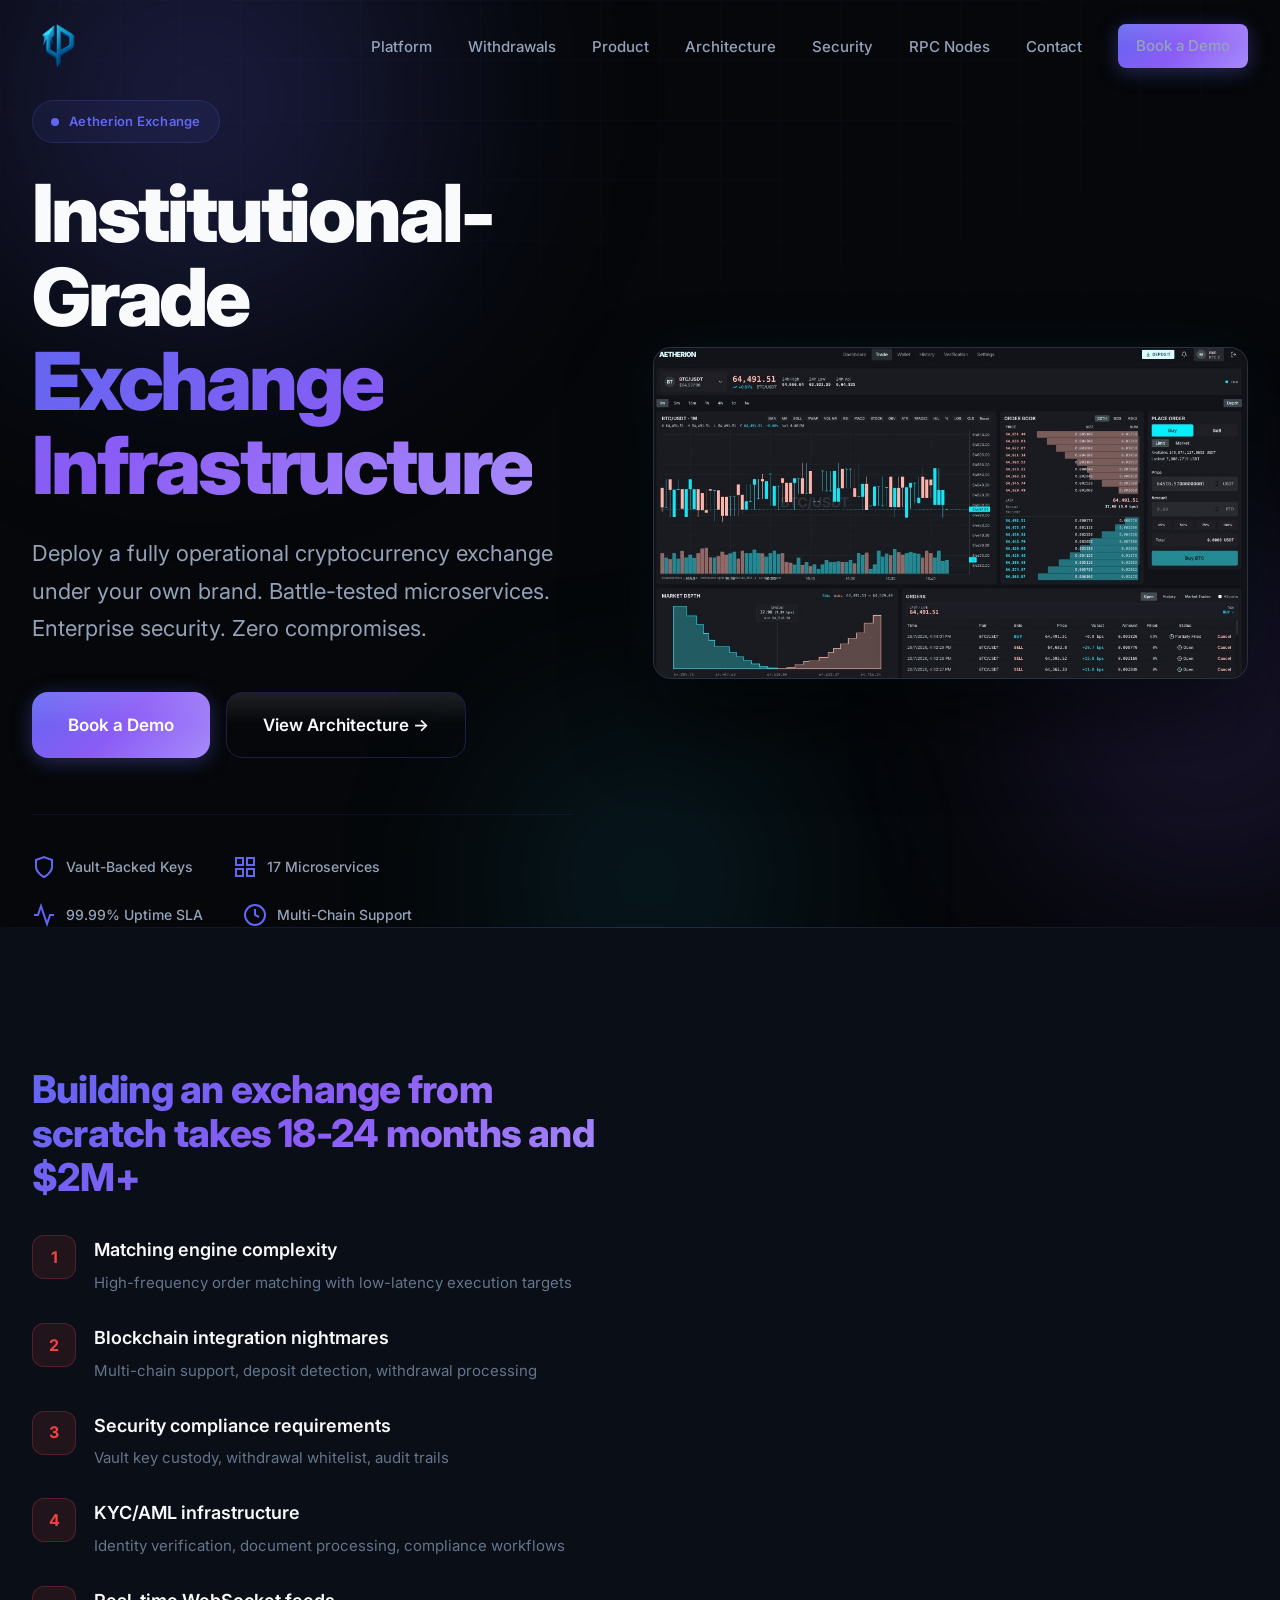
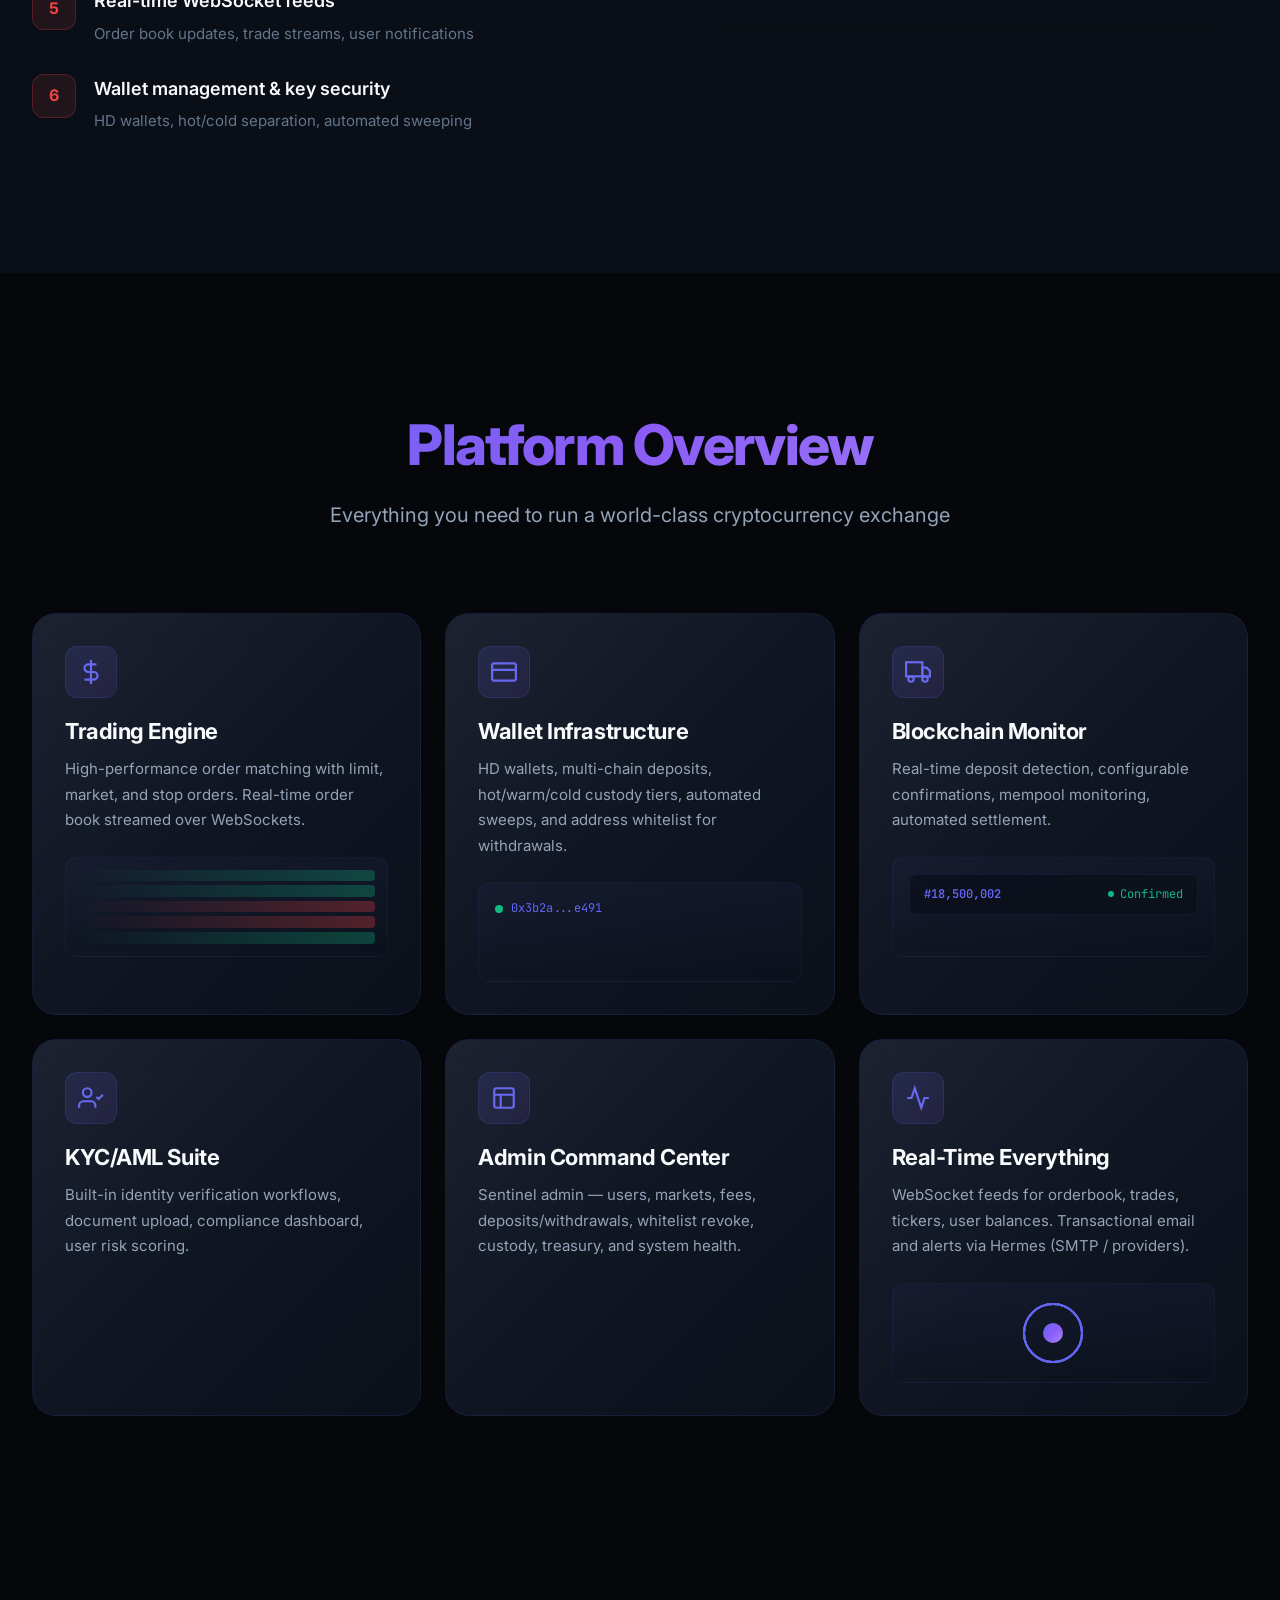
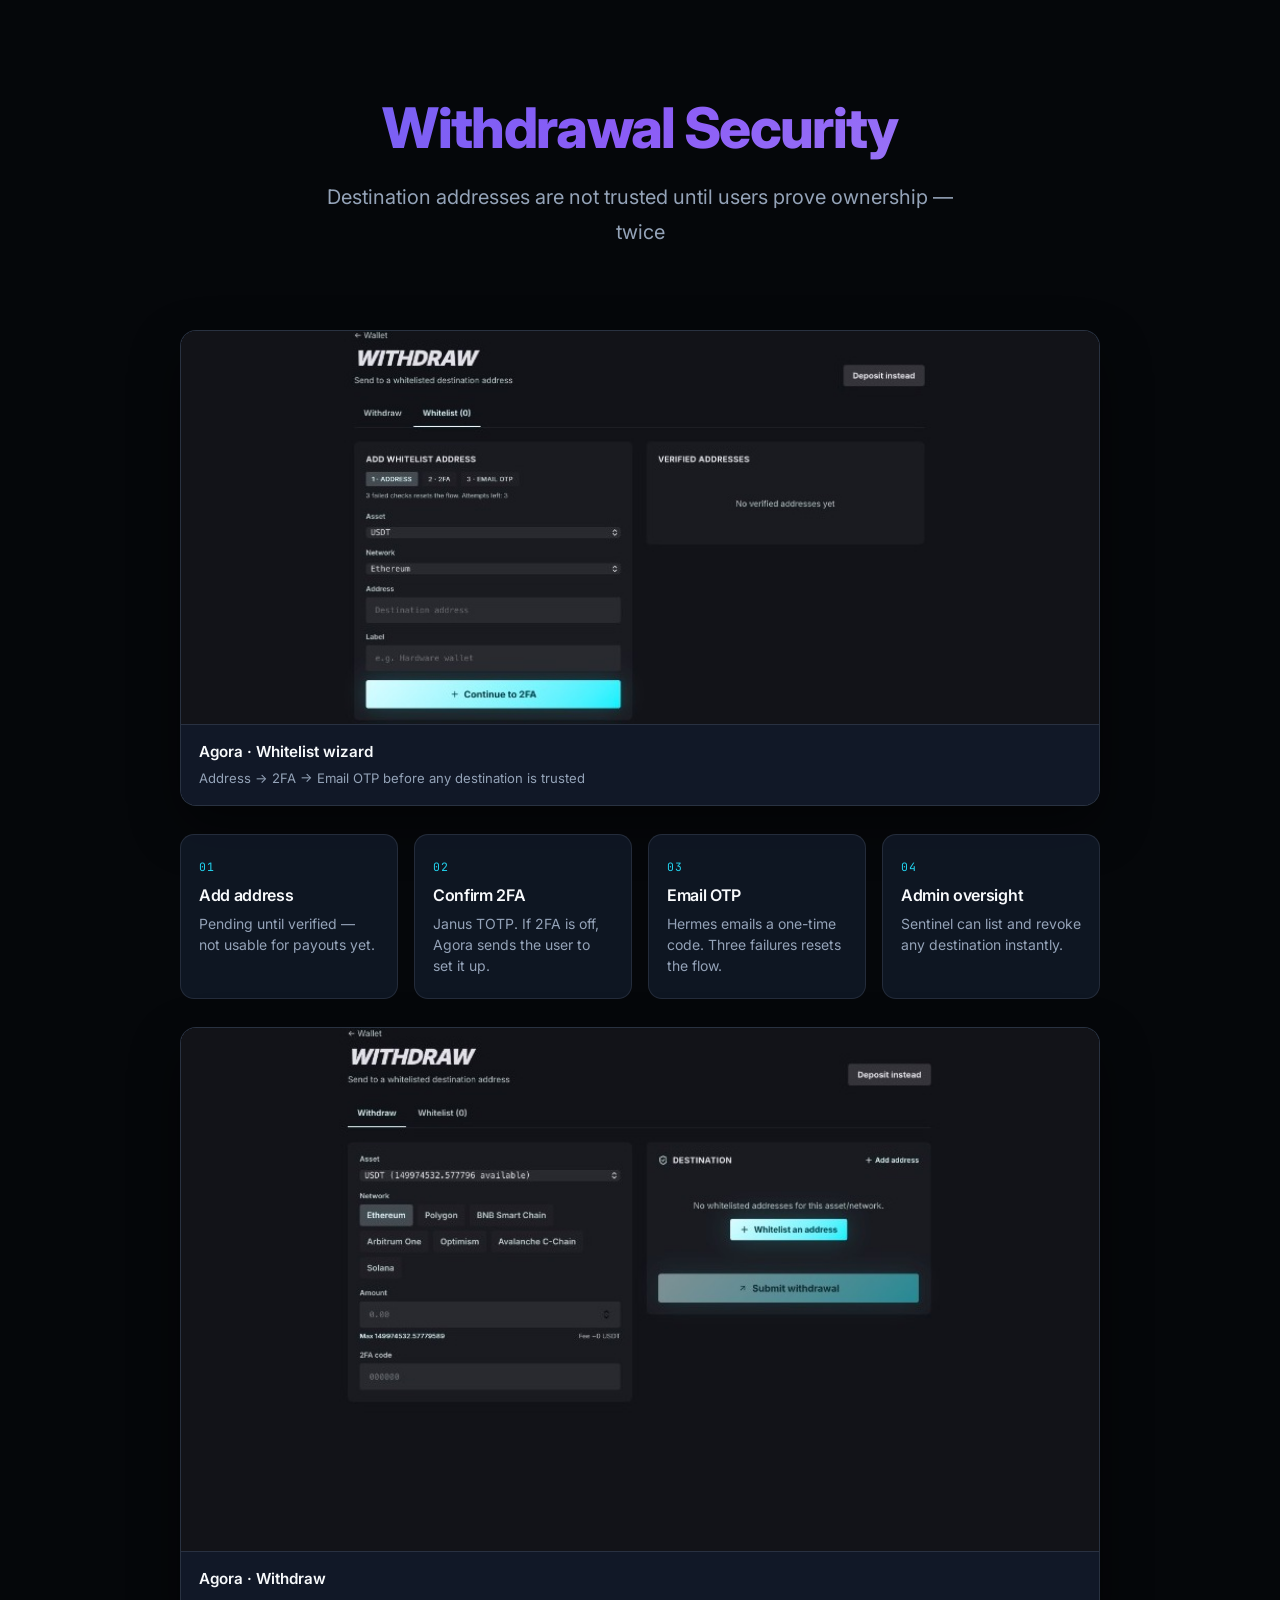
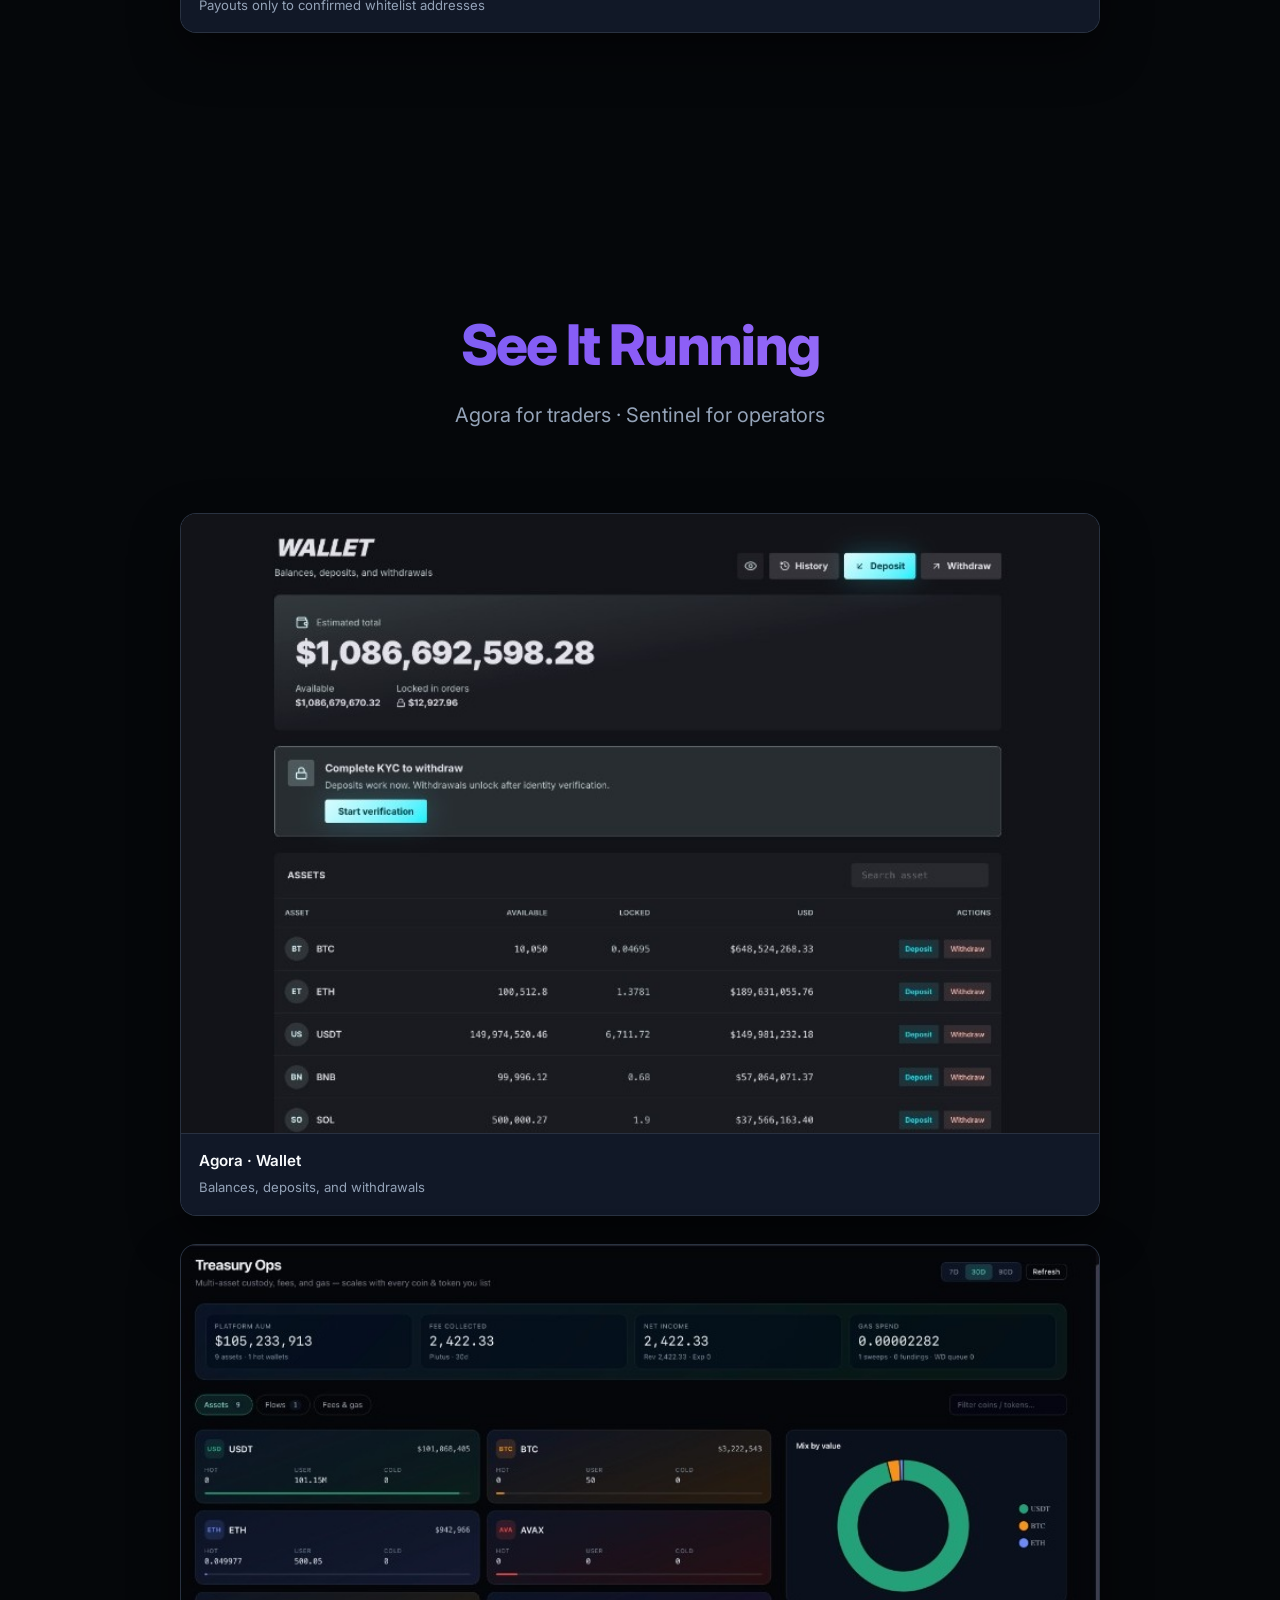
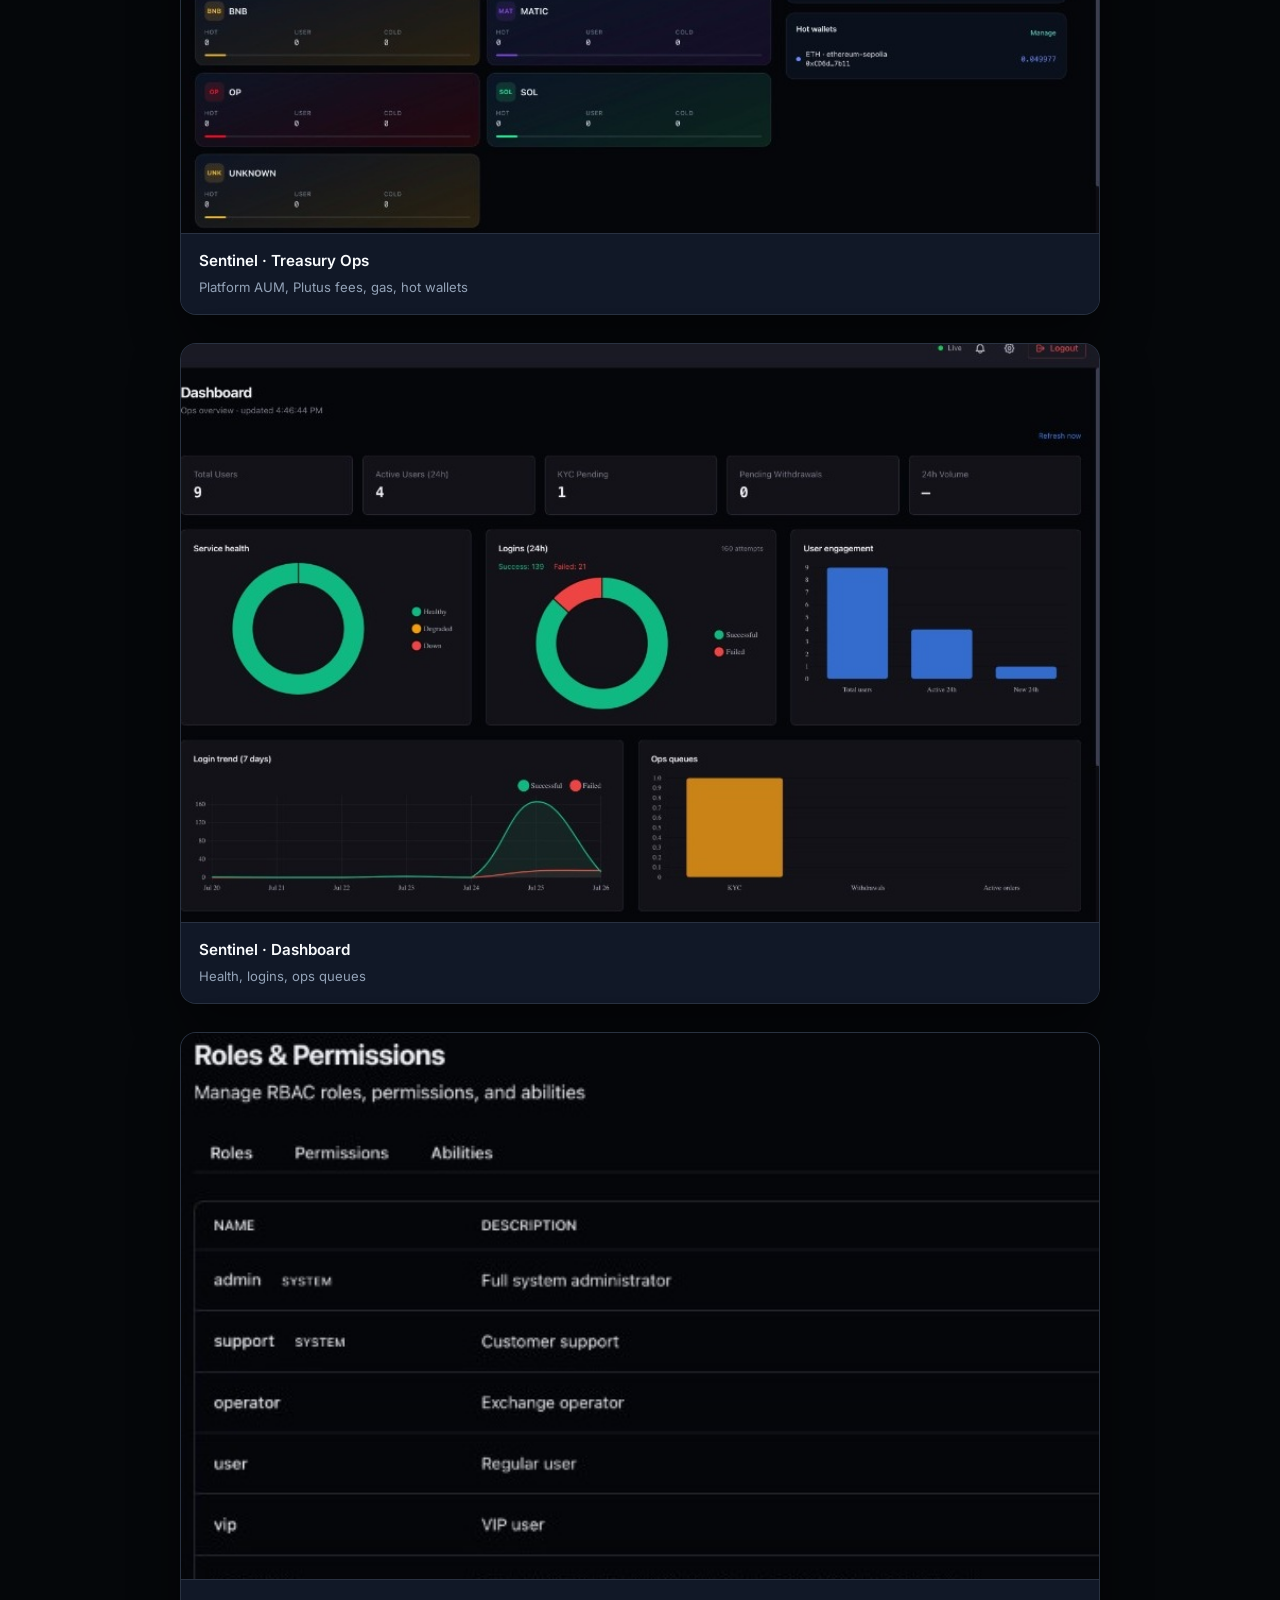
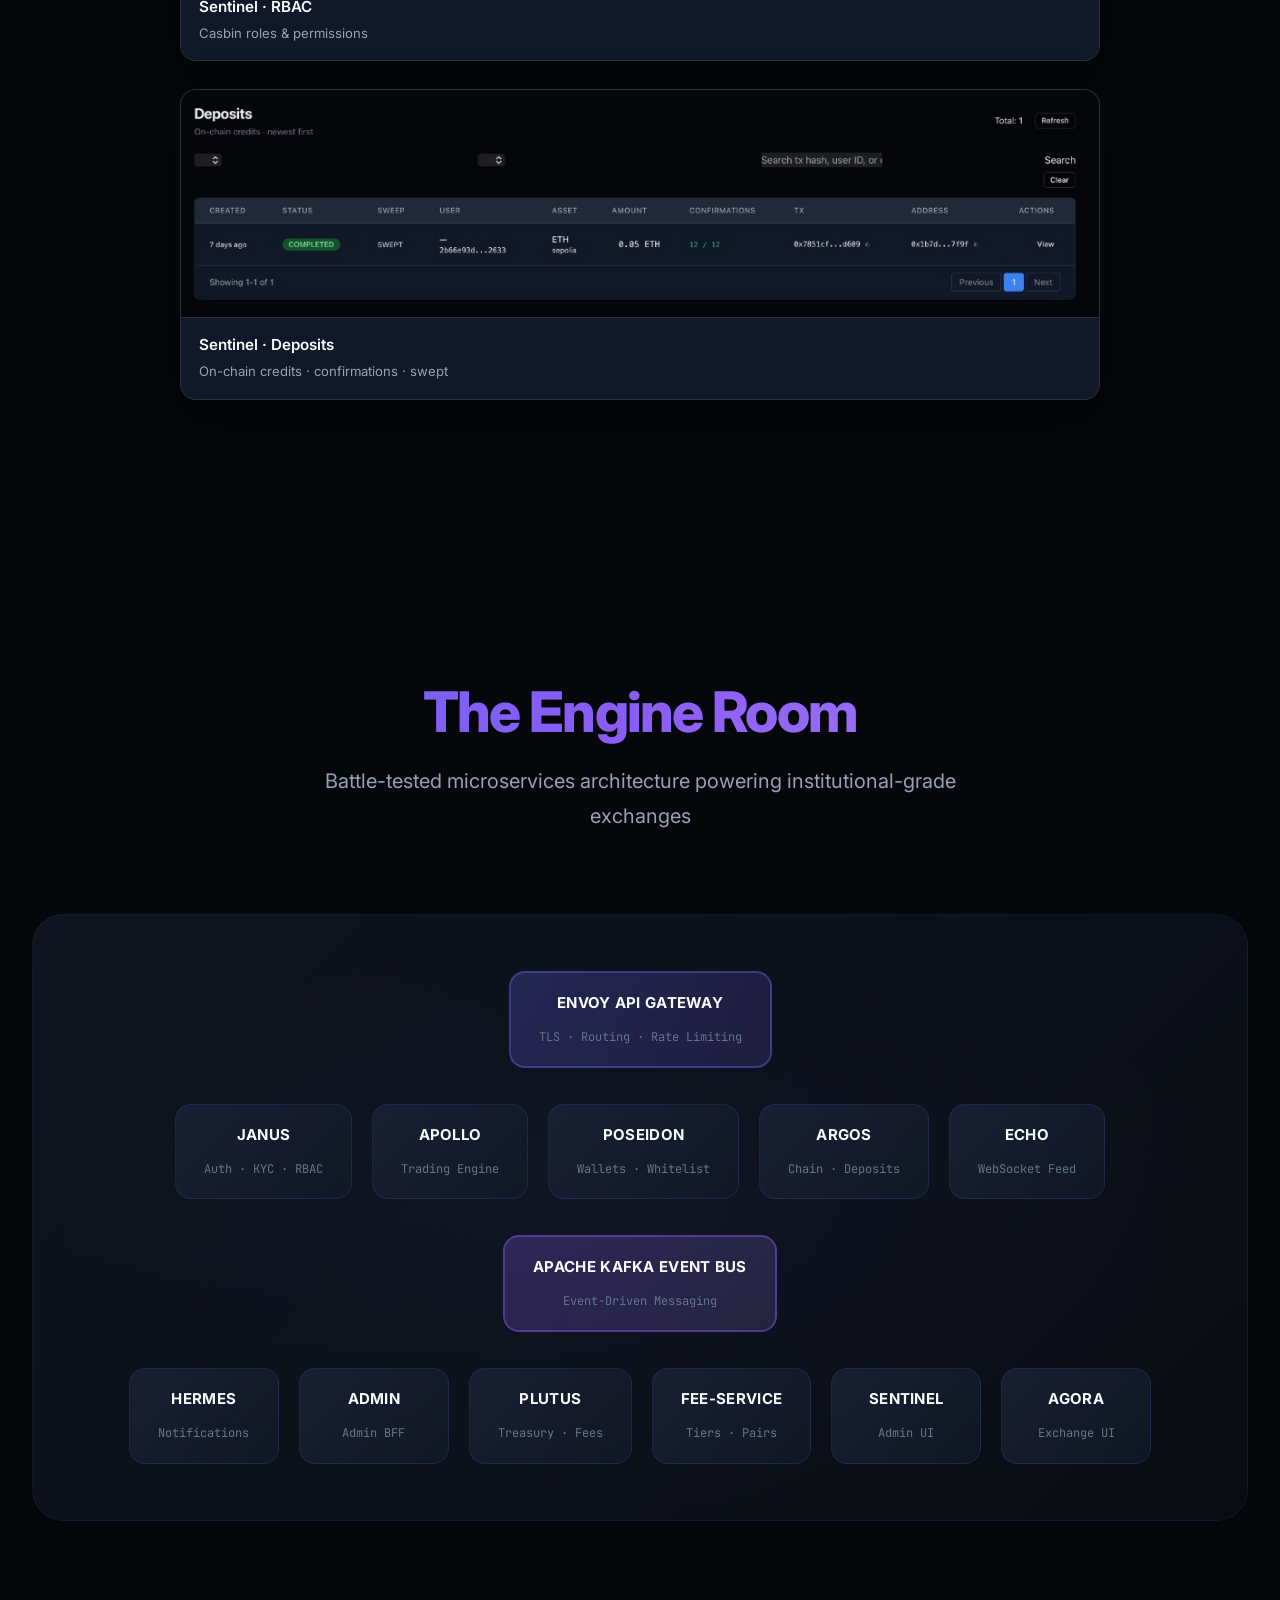
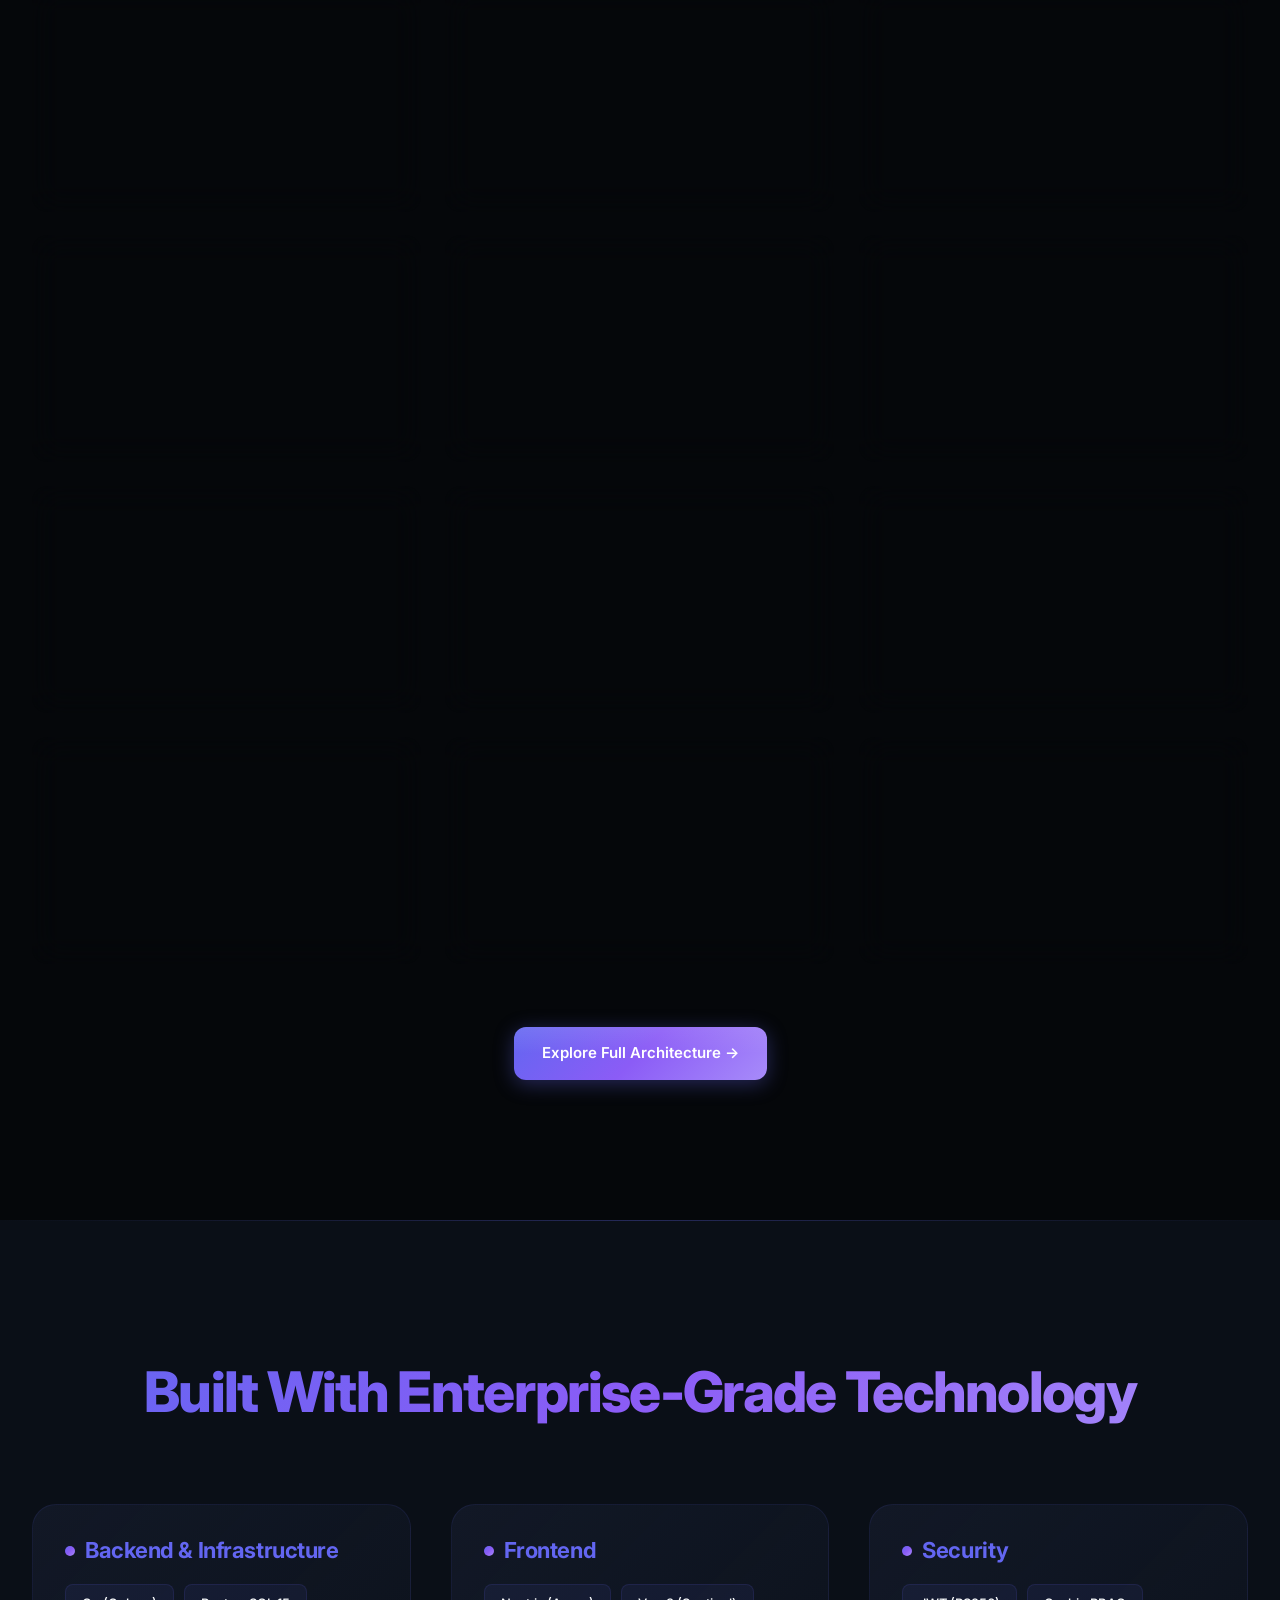
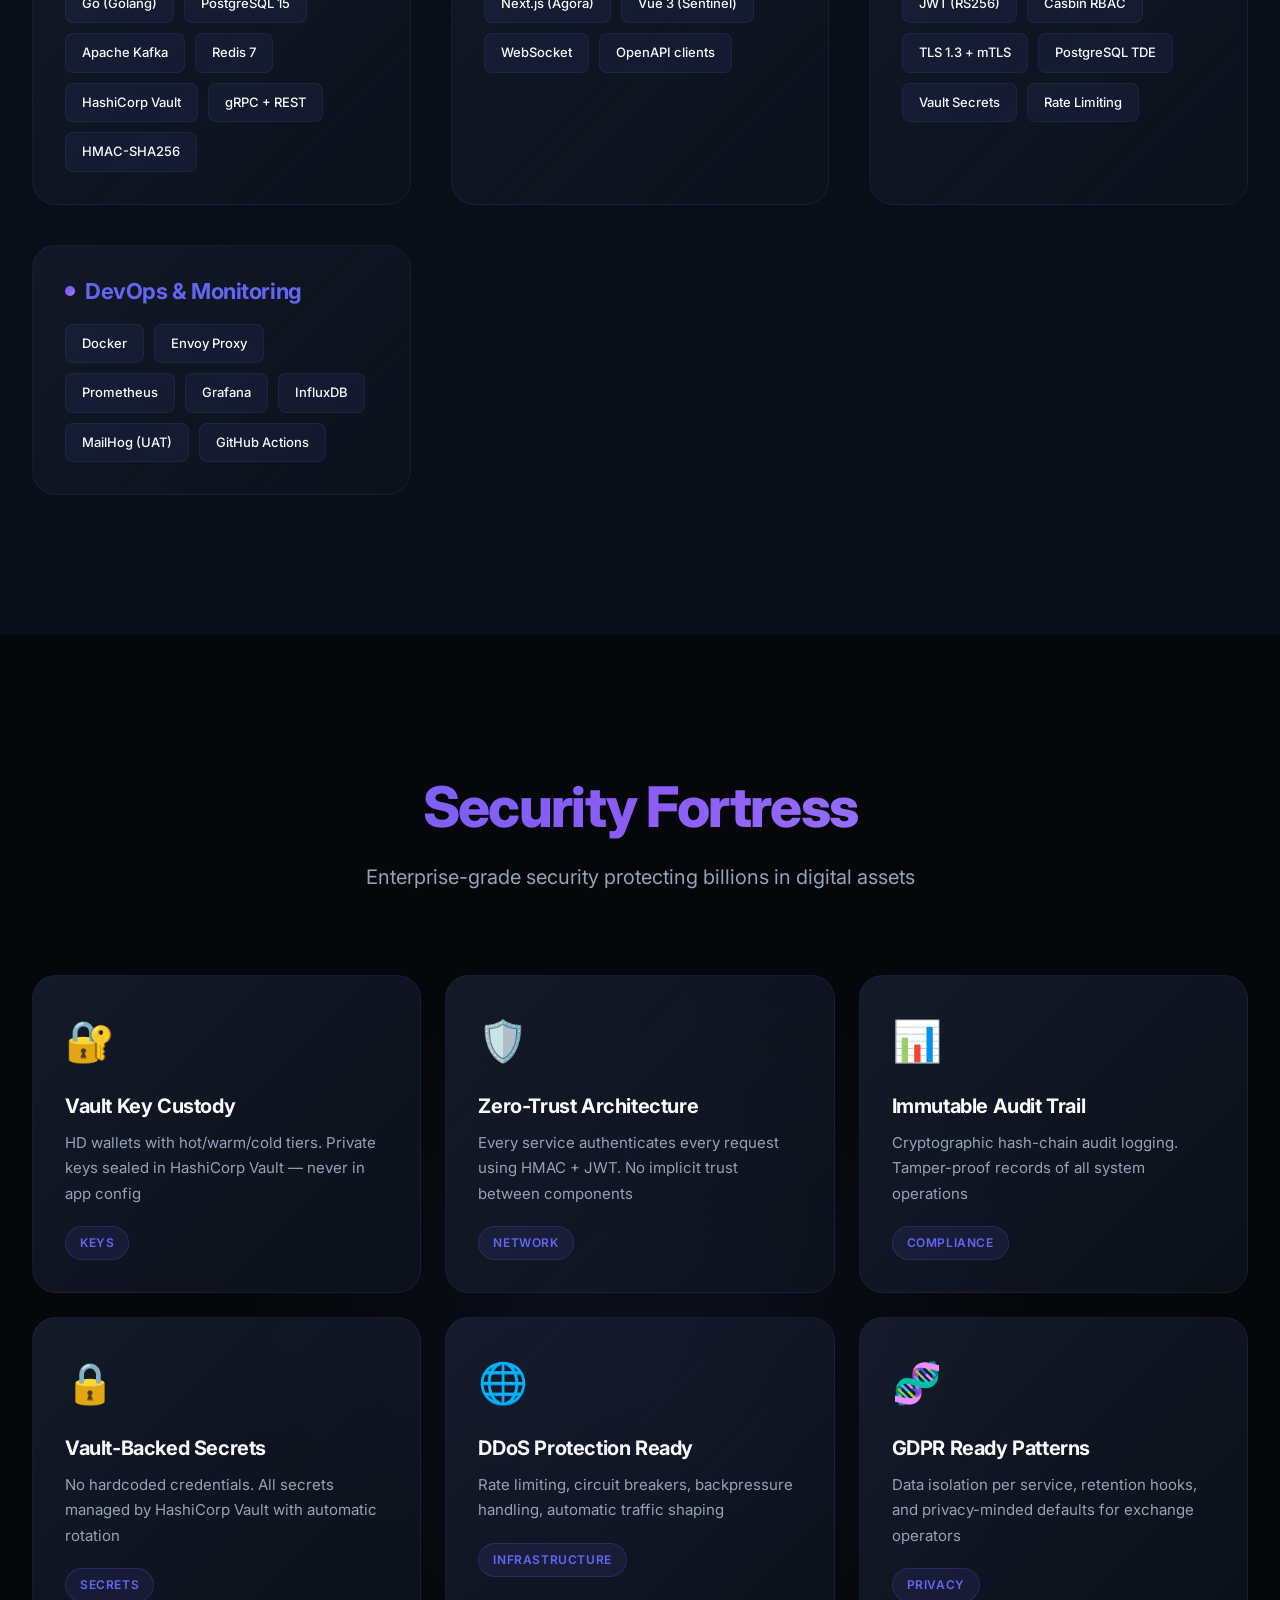
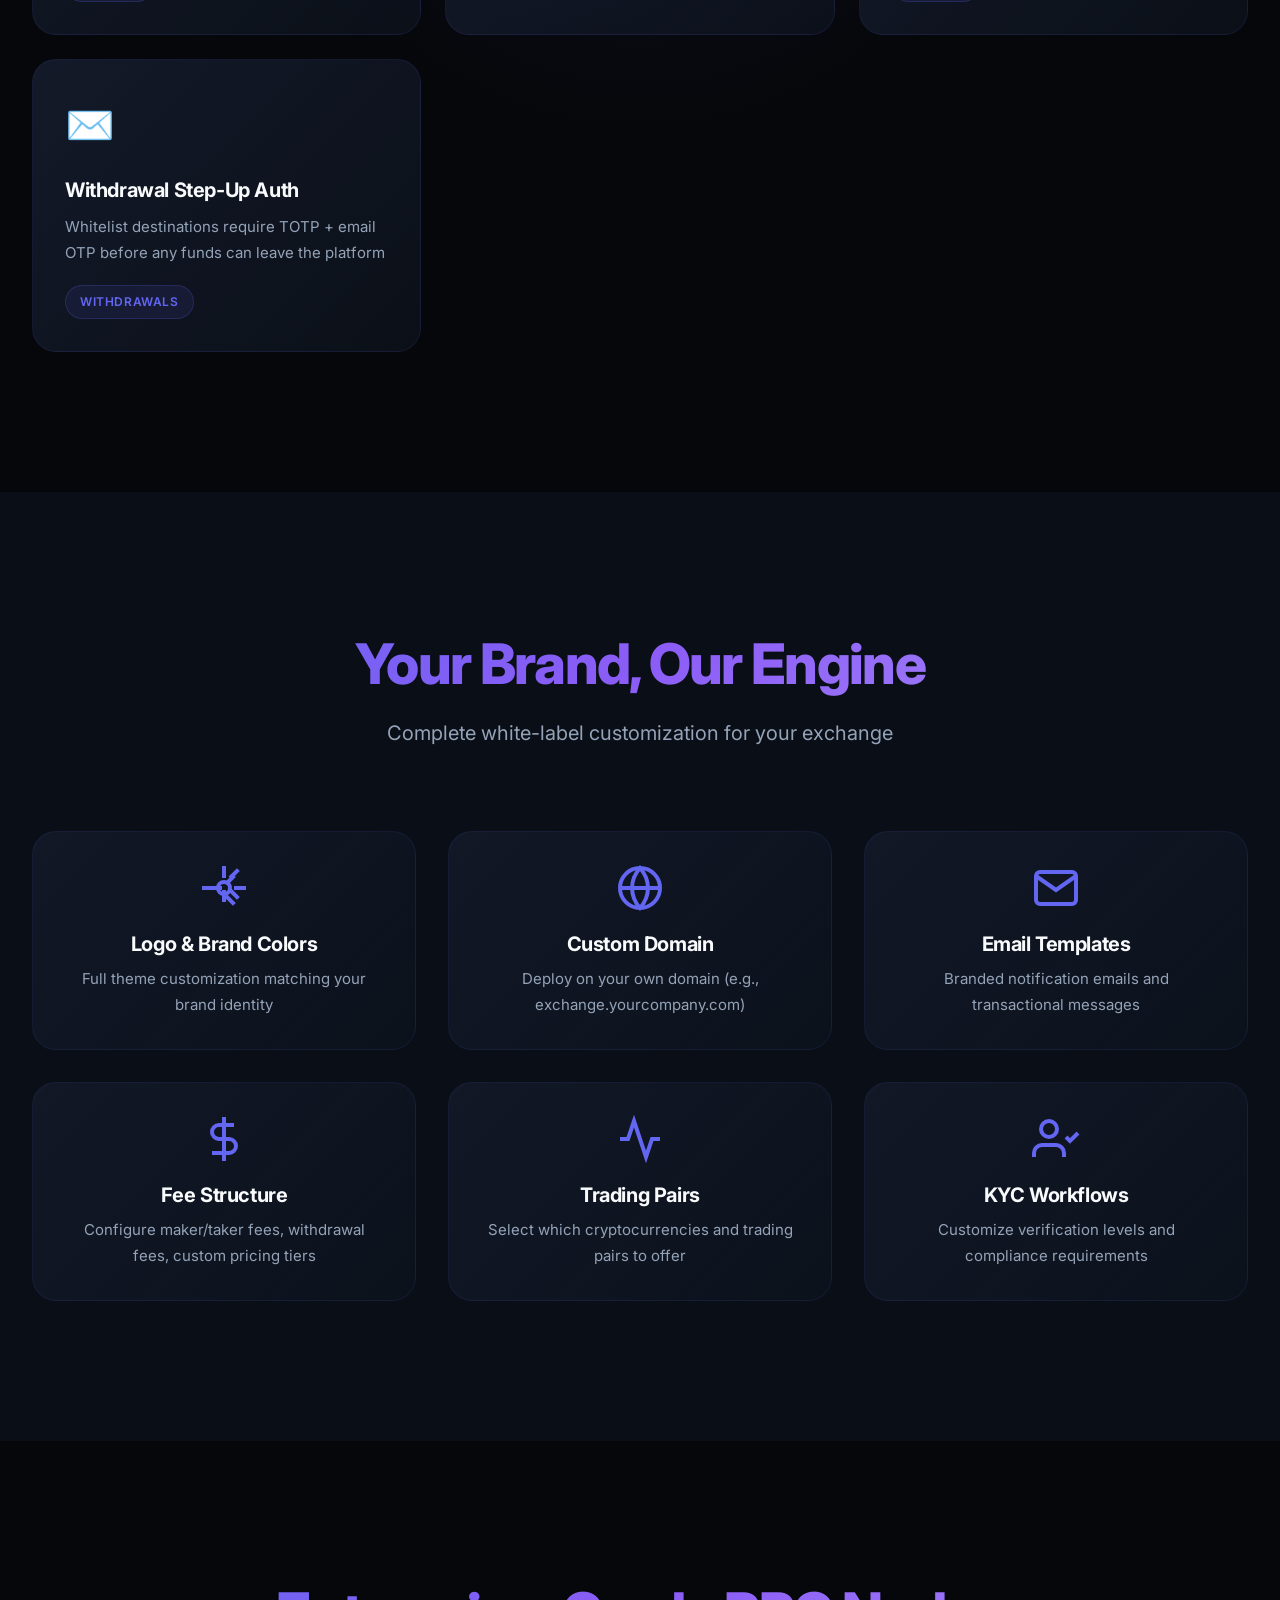
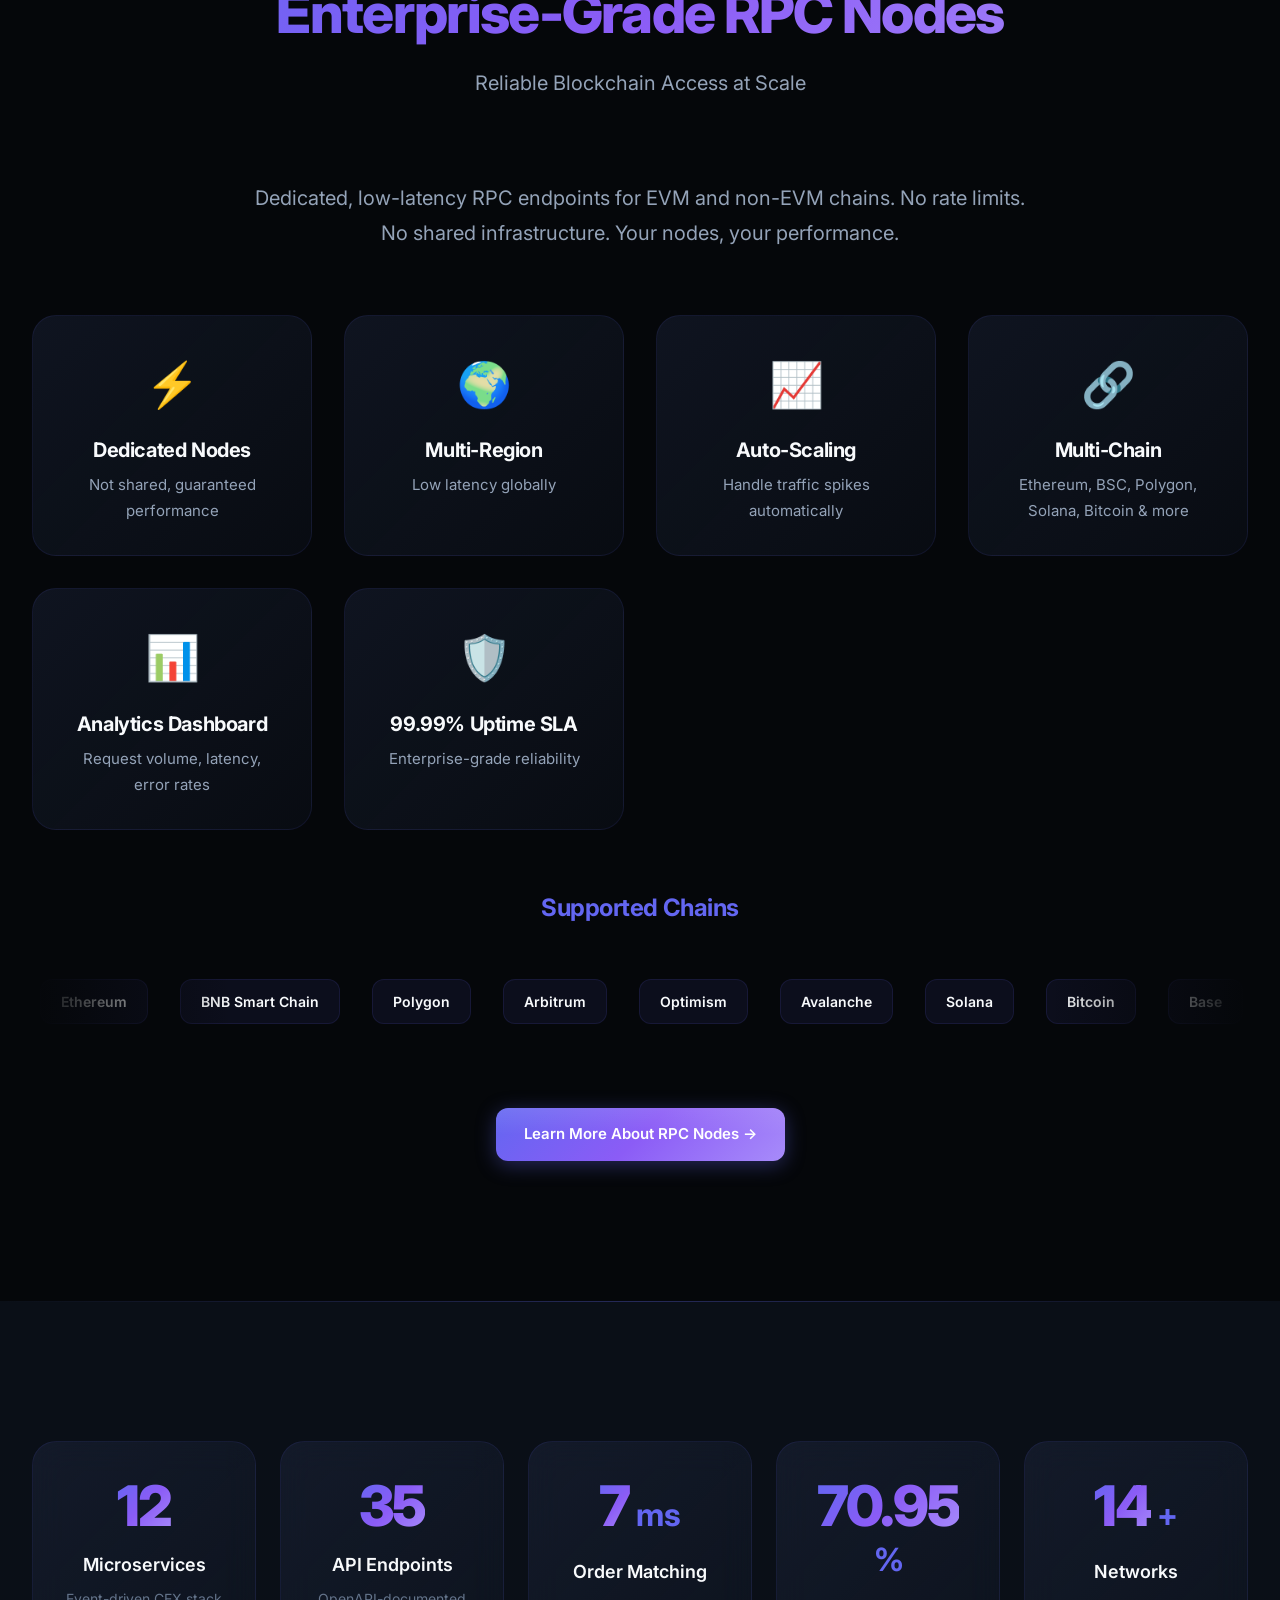
==== index.html @ c74905b0 "Refactor product screenshot layout by replacing device shots with shot cards for improved visual con" ====
<!DOCTYPE html>
<html lang="en">
<head>
    <meta charset="UTF-8">
    <meta name="viewport" content="width=device-width, initial-scale=1.0">
    <title>Aetherion Exchange — Institutional-Grade Exchange Infrastructure</title>
    <meta name="description" content="Deploy a fully operational cryptocurrency exchange under your own brand. Battle-tested microservices. Enterprise security. Launch in days, not years.">
    
    <!-- Open Graph -->
    <meta property="og:title" content="Aetherion Exchange — Institutional-Grade Exchange Infrastructure">
    <meta property="og:description" content="White-label cryptocurrency exchange platform. Launch your exchange in days with enterprise-grade security and performance.">
    <meta property="og:type" content="website">
    <meta property="og:url" content="https://coincooper.com">
    
    <!-- Twitter Card -->
    <meta name="twitter:card" content="summary_large_image">
    <meta name="twitter:title" content="Aetherion Exchange — Institutional-Grade Exchange Infrastructure">
    <meta name="twitter:description" content="White-label cryptocurrency exchange platform. Launch your exchange in days.">
    
    <!-- Fonts -->
    <link rel="preconnect" href="https://fonts.googleapis.com">
    <link rel="preconnect" href="https://fonts.gstatic.com" crossorigin>
    <link href="https://fonts.googleapis.com/css2?family=Inter:wght@400;500;600;700;800;900&family=JetBrains+Mono:wght@400;500;600&display=swap" rel="stylesheet">
    
    <!-- Styles -->
    <link rel="stylesheet" href="css/reset.css">
    <link rel="stylesheet" href="css/variables.css">
    <link rel="stylesheet" href="css/global.css">
    <link rel="stylesheet" href="css/components.css">
    <link rel="stylesheet" href="css/hero.css?v=3">
    <link rel="stylesheet" href="css/sections.css?v=3">
    <link rel="stylesheet" href="css/responsive.css">
</head>
<body>
    <!-- Navigation -->
    <nav class="nav" id="mainNav">
        <div class="container nav-container">
            <div class="nav-logo">
                <img src="Coincooper-transparant.png" alt="CoinCooper" class="nav-logo-img">
            </div>
            
            <button class="nav-toggle" id="navToggle" aria-label="Toggle navigation">
                <span></span>
                <span></span>
                <span></span>
            </button>
            
            <ul class="nav-menu" id="navMenu">
                <li><a href="#platform">Platform</a></li>
                <li><a href="#withdrawal-security">Withdrawals</a></li>
                <li><a href="#product">Product</a></li>
                <li><a href="#architecture">Architecture</a></li>
                <li><a href="#security">Security</a></li>
                <li><a href="#rpc-nodes">RPC Nodes</a></li>
                <li><a href="contact.html">Contact</a></li>
                <li><a href="#demo" class="btn btn-primary btn-sm">Book a Demo</a></li>
            </ul>
        </div>
    </nav>

    <!-- Hero Section -->
    <section class="hero">
        <div class="hero-bg">
            <div class="gradient-orb orb-1"></div>
            <div class="gradient-orb orb-2"></div>
            <div class="gradient-orb orb-3"></div>
            <div class="grid-pattern"></div>
        </div>
        
        <div class="container hero-container">
            <div class="hero-content">
                <div class="hero-badge">
                    <span>Aetherion Exchange</span>
                </div>
                <h1 class="hero-title">
                    Institutional-Grade<br>
                    <span class="gradient-text">Exchange Infrastructure</span>
                </h1>
                <p class="hero-subtitle">
                    Deploy a fully operational cryptocurrency exchange under your own brand. 
                    Battle-tested microservices. Enterprise security. Zero compromises.
                </p>
                <div class="hero-cta">
                    <a href="#demo" class="btn btn-primary btn-lg">Book a Demo</a>
                    <a href="architecture.html" class="btn btn-ghost btn-lg">View Architecture →</a>
                </div>
                
                <div class="trust-bar">
                    <div class="trust-item">
                        <svg width="24" height="24" viewBox="0 0 24 24" fill="none" stroke="currentColor" stroke-width="2">
                            <path d="M12 22s8-4 8-10V5l-8-3-8 3v7c0 6 8 10 8 10z"/>
                        </svg>
                        <span>Vault-Backed Keys</span>
                    </div>
                    <div class="trust-item">
                        <svg width="24" height="24" viewBox="0 0 24 24" fill="none" stroke="currentColor" stroke-width="2">
                            <rect x="3" y="3" width="7" height="7"/><rect x="14" y="3" width="7" height="7"/>
                            <rect x="14" y="14" width="7" height="7"/><rect x="3" y="14" width="7" height="7"/>
                        </svg>
                        <span>17 Microservices</span>
                    </div>
                    <div class="trust-item">
                        <svg width="24" height="24" viewBox="0 0 24 24" fill="none" stroke="currentColor" stroke-width="2">
                            <polyline points="22 12 18 12 15 21 9 3 6 12 2 12"/>
                        </svg>
                        <span>99.99% Uptime SLA</span>
                    </div>
                    <div class="trust-item">
                        <svg width="24" height="24" viewBox="0 0 24 24" fill="none" stroke="currentColor" stroke-width="2">
                            <circle cx="12" cy="12" r="10"/><path d="M12 6v6l4 2"/>
                        </svg>
                        <span>Multi-Chain Support</span>
                    </div>
                </div>
            </div>
            
            <div class="hero-visual">
                <figure class="shot-card shot-card--hero fade-up">
                    <img
                        src="assets/screenshots/01-agora-trade.jpg?v=2"
                        alt="Aetherion trading UI — BTC/USDT chart, order book, and order ticket"
                        width="1016"
                        height="566"
                        loading="eager"
                    >
                </figure>
            </div>
        </div>
    </section>

    <!-- Problem/Solution Section -->
    <section class="section problem-solution">
        <div class="container">
            <div class="split-layout">
                <div class="split-left fade-up">
                    <h2 class="section-title">Building an exchange from scratch takes 18-24 months and $2M+</h2>
                    <ul class="problem-list">
                        <li>
                            <span class="problem-number">1</span>
                            <div>
                                <strong>Matching engine complexity</strong>
                                <p>High-frequency order matching with low-latency execution targets</p>
                            </div>
                        </li>
                        <li>
                            <span class="problem-number">2</span>
                            <div>
                                <strong>Blockchain integration nightmares</strong>
                                <p>Multi-chain support, deposit detection, withdrawal processing</p>
                            </div>
                        </li>
                        <li>
                            <span class="problem-number">3</span>
                            <div>
                                <strong>Security compliance requirements</strong>
                                <p>Vault key custody, withdrawal whitelist, audit trails</p>
                            </div>
                        </li>
                        <li>
                            <span class="problem-number">4</span>
                            <div>
                                <strong>KYC/AML infrastructure</strong>
                                <p>Identity verification, document processing, compliance workflows</p>
                            </div>
                        </li>
                        <li>
                            <span class="problem-number">5</span>
                            <div>
                                <strong>Real-time WebSocket feeds</strong>
                                <p>Order book updates, trade streams, user notifications</p>
                            </div>
                        </li>
                        <li>
                            <span class="problem-number">6</span>
                            <div>
                                <strong>Wallet management & key security</strong>
                                <p>HD wallets, hot/cold separation, automated sweeping</p>
                            </div>
                        </li>
                    </ul>
                </div>
                
                <div class="split-right fade-up">
                    <div class="solution-card">
                        <h3>With Aetherion, you launch in days</h3>
                        <ul class="solution-list">
                            <li class="check-item">Complete trading engine ready to deploy</li>
                            <li class="check-item">Multi-chain wallet infrastructure included</li>
                            <li class="check-item">Enterprise security built-in</li>
                            <li class="check-item">KYC/AML workflows pre-configured</li>
                            <li class="check-item">Real-time WebSocket feeds operational</li>
                            <li class="check-item">Vault-backed keys + withdrawal whitelist active</li>
                            <li class="check-item">Full admin panel for management</li>
                            <li class="check-item">White-label ready for your brand</li>
                        </ul>
                        <div class="solution-cta">
                            <a href="#demo" class="btn btn-primary">See It In Action</a>
                        </div>
                    </div>
                </div>
            </div>
        </div>
    </section>

    <!-- Platform Overview -->
    <section class="section platform-overview" id="platform">
        <div class="container">
            <div class="section-header fade-up">
                <h2 class="section-title">Platform Overview</h2>
                <p class="section-subtitle">Everything you need to run a world-class cryptocurrency exchange</p>
            </div>
            
            <div class="bento-grid">
                <div class="bento-card fade-up">
                    <div class="bento-icon">
                        <svg width="32" height="32" viewBox="0 0 24 24" fill="none" stroke="currentColor" stroke-width="2">
                            <line x1="12" y1="1" x2="12" y2="23"/><path d="M17 5H9.5a3.5 3.5 0 0 0 0 7h5a3.5 3.5 0 0 1 0 7H6"/>
                        </svg>
                    </div>
                    <h3>Trading Engine</h3>
                    <p>High-performance order matching with limit, market, and stop orders. Real-time order book streamed over WebSockets.</p>
                    <div class="bento-visual orderbook-animation"></div>
                </div>
                
                <div class="bento-card fade-up">
                    <div class="bento-icon">
                        <svg width="32" height="32" viewBox="0 0 24 24" fill="none" stroke="currentColor" stroke-width="2">
                            <rect x="1" y="4" width="22" height="16" rx="2" ry="2"/><line x1="1" y1="10" x2="23" y2="10"/>
                        </svg>
                    </div>
                    <h3>Wallet Infrastructure</h3>
                    <p>HD wallets, multi-chain deposits, hot/warm/cold custody tiers, automated sweeps, and address whitelist for withdrawals.</p>
                    <div class="bento-visual wallet-animation"></div>
                </div>
                
                <div class="bento-card fade-up">
                    <div class="bento-icon">
                        <svg width="32" height="32" viewBox="0 0 24 24" fill="none" stroke="currentColor" stroke-width="2">
                            <rect x="1" y="3" width="15" height="13"/><polygon points="16 8 20 8 23 11 23 16 16 16 16 8"/>
                            <circle cx="5.5" cy="18.5" r="2.5"/><circle cx="18.5" cy="18.5" r="2.5"/>
                        </svg>
                    </div>
                    <h3>Blockchain Monitor</h3>
                    <p>Real-time deposit detection, configurable confirmations, mempool monitoring, automated settlement.</p>
                    <div class="bento-visual blockchain-animation"></div>
                </div>
                
                <div class="bento-card fade-up">
                    <div class="bento-icon">
                        <svg width="32" height="32" viewBox="0 0 24 24" fill="none" stroke="currentColor" stroke-width="2">
                            <path d="M16 21v-2a4 4 0 0 0-4-4H5a4 4 0 0 0-4 4v2"/><circle cx="8.5" cy="7" r="4"/>
                            <polyline points="17 11 19 13 23 9"/>
                        </svg>
                    </div>
                    <h3>KYC/AML Suite</h3>
                    <p>Built-in identity verification workflows, document upload, compliance dashboard, user risk scoring.</p>
                </div>
                
                <div class="bento-card fade-up">
                    <div class="bento-icon">
                        <svg width="32" height="32" viewBox="0 0 24 24" fill="none" stroke="currentColor" stroke-width="2">
                            <rect x="3" y="3" width="18" height="18" rx="2" ry="2"/>
                            <line x1="3" y1="9" x2="21" y2="9"/><line x1="9" y1="21" x2="9" y2="9"/>
                        </svg>
                    </div>
                    <h3>Admin Command Center</h3>
                    <p>Sentinel admin — users, markets, fees, deposits/withdrawals, whitelist revoke, custody, treasury, and system health.</p>
                </div>
                
                <div class="bento-card fade-up">
                    <div class="bento-icon">
                        <svg width="32" height="32" viewBox="0 0 24 24" fill="none" stroke="currentColor" stroke-width="2">
                            <polyline points="22 12 18 12 15 21 9 3 6 12 2 12"/>
                        </svg>
                    </div>
                    <h3>Real-Time Everything</h3>
                    <p>WebSocket feeds for orderbook, trades, tickers, user balances. Transactional email and alerts via Hermes (SMTP / providers).</p>
                    <div class="bento-visual pulse-animation"></div>
                </div>
            </div>
        </div>
    </section>

    <!-- Withdrawal Security -->
    <section class="section withdrawal-security" id="withdrawal-security">
        <div class="container">
            <div class="section-header fade-up">
                <h2 class="section-title">Withdrawal Security</h2>
                <p class="section-subtitle">Destination addresses are not trusted until users prove ownership — twice</p>
            </div>

            <figure class="shot-card shot-card--wide fade-up">
                <img
                    src="assets/screenshots/04-agora-whitelist.jpg?v=2"
                    alt="Whitelist wizard: Address, 2FA, Email OTP"
                    width="901"
                    height="385"
                    loading="lazy"
                >
                <figcaption>
                    <strong>Agora · Whitelist wizard</strong>
                    <span>Address → 2FA → Email OTP before any destination is trusted</span>
                </figcaption>
            </figure>

            <div class="wl-steps fade-up">
                <div class="wl-step">
                    <span class="wl-step-num">01</span>
                    <h3>Add address</h3>
                    <p>Pending until verified — not usable for payouts yet.</p>
                </div>
                <div class="wl-step">
                    <span class="wl-step-num">02</span>
                    <h3>Confirm 2FA</h3>
                    <p>Janus TOTP. If 2FA is off, Agora sends the user to set it up.</p>
                </div>
                <div class="wl-step">
                    <span class="wl-step-num">03</span>
                    <h3>Email OTP</h3>
                    <p>Hermes emails a one-time code. Three failures resets the flow.</p>
                </div>
                <div class="wl-step">
                    <span class="wl-step-num">04</span>
                    <h3>Admin oversight</h3>
                    <p>Sentinel can list and revoke any destination instantly.</p>
                </div>
            </div>

            <figure class="shot-card shot-card--wide fade-up">
                <img
                    src="assets/screenshots/03-agora-withdraw.jpg?v=2"
                    alt="Withdraw screen requiring a whitelisted destination"
                    width="881"
                    height="501"
                    loading="lazy"
                >
                <figcaption>
                    <strong>Agora · Withdraw</strong>
                    <span>Payouts only to confirmed whitelist addresses</span>
                </figcaption>
            </figure>
        </div>
    </section>

    <!-- Live product gallery -->
    <section class="section product-shots" id="product">
        <div class="container product-shots-inner">
            <div class="section-header fade-up">
                <h2 class="section-title">See It Running</h2>
                <p class="section-subtitle">Agora for traders · Sentinel for operators</p>
            </div>

            <div class="shot-stack">
                <figure class="shot-card fade-up">
                    <img src="assets/screenshots/02-agora-wallet.jpg?v=2" alt="Agora wallet balances" width="799" height="539" loading="lazy">
                    <figcaption>
                        <strong>Agora · Wallet</strong>
                        <span>Balances, deposits, and withdrawals</span>
                    </figcaption>
                </figure>

                <figure class="shot-card fade-up">
                    <img src="assets/screenshots/06-sentinel-treasury.jpg?v=2" alt="Sentinel Treasury Ops" width="865" height="554" loading="lazy">
                    <figcaption>
                        <strong>Sentinel · Treasury Ops</strong>
                        <span>Platform AUM, Plutus fees, gas, hot wallets</span>
                    </figcaption>
                </figure>

                <figure class="shot-card fade-up">
                    <img src="assets/screenshots/05-sentinel-dashboard.jpg?v=2" alt="Sentinel ops dashboard" width="865" height="544" loading="lazy">
                    <figcaption>
                        <strong>Sentinel · Dashboard</strong>
                        <span>Health, logins, ops queues</span>
                    </figcaption>
                </figure>

                <figure class="shot-card fade-up">
                    <img src="assets/screenshots/07-sentinel-rbac.jpg?v=2" alt="Roles and permissions" width="522" height="310" loading="lazy">
                    <figcaption>
                        <strong>Sentinel · RBAC</strong>
                        <span>Casbin roles &amp; permissions</span>
                    </figcaption>
                </figure>

                <figure class="shot-card fade-up">
                    <img src="assets/screenshots/08-sentinel-deposits.jpg?v=2" alt="Deposits table" width="1013" height="250" loading="lazy">
                    <figcaption>
                        <strong>Sentinel · Deposits</strong>
                        <span>On-chain credits · confirmations · swept</span>
                    </figcaption>
                </figure>
            </div>
        </div>
    </section>

    <!-- Architecture Section -->
    <section class="section architecture-section" id="architecture">
        <div class="container">
            <div class="section-header fade-up">
                <h2 class="section-title">The Engine Room</h2>
                <p class="section-subtitle">Battle-tested microservices architecture powering institutional-grade exchanges</p>
            </div>
            
            <div class="architecture-diagram fade-up">
                <div class="arch-layer">
                    <div class="arch-node gateway">
                        <strong>ENVOY API GATEWAY</strong>
                        <span>TLS · Routing · Rate Limiting</span>
                    </div>
                </div>
                
                <div class="arch-layer">
                    <div class="arch-node service">
                        <strong>JANUS</strong>
                        <span>Auth · KYC · RBAC</span>
                    </div>
                    <div class="arch-node service">
                        <strong>APOLLO</strong>
                        <span>Trading Engine</span>
                    </div>
                    <div class="arch-node service">
                        <strong>POSEIDON</strong>
                        <span>Wallets · Whitelist</span>
                    </div>
                    <div class="arch-node service">
                        <strong>ARGOS</strong>
                        <span>Chain · Deposits</span>
                    </div>
                    <div class="arch-node service">
                        <strong>ECHO</strong>
                        <span>WebSocket Feed</span>
                    </div>
                </div>
                
                <div class="arch-layer">
                    <div class="arch-node kafka">
                        <strong>APACHE KAFKA EVENT BUS</strong>
                        <span>Event-Driven Messaging</span>
                    </div>
                </div>
                
                <div class="arch-layer">
                    <div class="arch-node service">
                        <strong>HERMES</strong>
                        <span>Notifications</span>
                    </div>
                    <div class="arch-node service">
                        <strong>ADMIN</strong>
                        <span>Admin BFF</span>
                    </div>
                    <div class="arch-node service">
                        <strong>PLUTUS</strong>
                        <span>Treasury · Fees</span>
                    </div>
                    <div class="arch-node service">
                        <strong>FEE-SERVICE</strong>
                        <span>Tiers · Pairs</span>
                    </div>
                    <div class="arch-node service">
                        <strong>SENTINEL</strong>
                        <span>Admin UI</span>
                    </div>
                    <div class="arch-node service">
                        <strong>AGORA</strong>
                        <span>Exchange UI</span>
                    </div>
                </div>
            </div>
            
            <div class="services-grid">
                <div class="service-card fade-up">
                    <h4>Envoy <span class="service-subtitle">Edge Gateway</span></h4>
                    <p>API gateway for TLS termination, request routing, and rate limiting — the single entry to the exchange APIs</p>
                    <div class="service-tech">Envoy Proxy · TLS · HTTP/2</div>
                </div>

                <div class="service-card fade-up">
                    <h4>Janus <span class="service-subtitle">God of Doorways</span></h4>
                    <p>Authentication, JWT sessions, KYC workflows, Casbin RBAC, TOTP 2FA, user and operator management</p>
                    <div class="service-tech">Go · PostgreSQL · Redis · Casbin</div>
                </div>
                
                <div class="service-card fade-up">
                    <h4>Apollo <span class="service-subtitle">God of Order</span></h4>
                    <p>Matching engine for limit/market/stop orders, balances, candles (InfluxDB), and real-time order books</p>
                    <div class="service-tech">Go · PostgreSQL · Kafka · InfluxDB</div>
                </div>
                
                <div class="service-card fade-up">
                    <h4>Poseidon <span class="service-subtitle">God of the Sea</span></h4>
                    <p>HD wallets, multi-chain addresses, Vault custody, withdrawals, and destination whitelist (2FA + email OTP via Hermes)</p>
                    <div class="service-tech">Go · PostgreSQL · Vault · Hermes</div>
                </div>
                
                <div class="service-card fade-up">
                    <h4>Argos <span class="service-subtitle">All-Seeing Giant</span></h4>
                    <p>On-chain deposit detection, withdrawal broadcast, sweeps, and mempool watching across EVM, UTXO, and Solana</p>
                    <div class="service-tech">Go · PostgreSQL · Kafka · gRPC</div>
                </div>
                
                <div class="service-card fade-up">
                    <h4>Hermes <span class="service-subtitle">Messenger God</span></h4>
                    <p>Transactional email and alerts — whitelist OTP, templates, delivery tracking; SMTP in prod, MailHog in UAT</p>
                    <div class="service-tech">Go · PostgreSQL · Kafka · SMTP</div>
                </div>
                
                <div class="service-card fade-up">
                    <h4>Echo <span class="service-subtitle">Nymph of Sound</span></h4>
                    <p>WebSocket feeds — orderbook, trades, tickers, user and admin streams</p>
                    <div class="service-tech">Go · Kafka · WebSocket</div>
                </div>

                <div class="service-card fade-up">
                    <h4>Admin BFF <span class="service-subtitle">The Proxy</span></h4>
                    <p>Operator API gateway — authenticates Sentinel sessions and proxies Poseidon, Apollo, Argos, Hermes, and fee-service</p>
                    <div class="service-tech">Go · JWT · Circuit breakers</div>
                </div>

                <div class="service-card fade-up">
                    <h4>Plutus <span class="service-subtitle">God of Wealth</span></h4>
                    <p>Treasury and revenue — fee collection, platform balances, financial summaries for Sentinel Treasury Ops</p>
                    <div class="service-tech">Go · PostgreSQL · REST</div>
                </div>

                <div class="service-card fade-up">
                    <h4>Fee Service <span class="service-subtitle">The Ledger of Rates</span></h4>
                    <p>Maker/taker fee tiers, pair overrides, and user tier assignments used during matching and settlement</p>
                    <div class="service-tech">Go · PostgreSQL · REST</div>
                </div>

                <div class="service-card fade-up">
                    <h4>Sentinel <span class="service-subtitle">The Watchman</span></h4>
                    <p>Operator admin — users, markets, fees, deposits/withdrawals, whitelist, custody, treasury, RBAC</p>
                    <div class="service-tech">Vue 3 · Vite · TanStack Query</div>
                </div>

                <div class="service-card fade-up">
                    <h4>Agora <span class="service-subtitle">The Marketplace</span></h4>
                    <p>User exchange UI — trading, wallets, deposits/withdrawals, 2FA setup, whitelist verification</p>
                    <div class="service-tech">Next.js · React · WebSocket</div>
                </div>
            </div>
            
            <div class="cta-banner fade-up">
                <a href="architecture.html" class="btn btn-primary">Explore Full Architecture →</a>
            </div>
        </div>
    </section>

    <!-- Tech Stack -->
    <section class="section tech-stack">
        <div class="container">
            <div class="section-header fade-up">
                <h2 class="section-title">Built With Enterprise-Grade Technology</h2>
            </div>
            
            <div class="tech-categories">
                <div class="tech-category fade-up">
                    <h3>Backend & Infrastructure</h3>
                    <div class="tech-tags">
                        <span class="tech-tag">Go (Golang)</span>
                        <span class="tech-tag">PostgreSQL 15</span>
                        <span class="tech-tag">Apache Kafka</span>
                        <span class="tech-tag">Redis 7</span>
                        <span class="tech-tag">HashiCorp Vault</span>
                        <span class="tech-tag">gRPC + REST</span>
                        <span class="tech-tag">HMAC-SHA256</span>
                    </div>
                </div>
                
                <div class="tech-category fade-up">
                    <h3>Frontend</h3>
                    <div class="tech-tags">
                        <span class="tech-tag">Next.js (Agora)</span>
                        <span class="tech-tag">Vue 3 (Sentinel)</span>
                        <span class="tech-tag">WebSocket</span>
                        <span class="tech-tag">OpenAPI clients</span>
                    </div>
                </div>
                
                <div class="tech-category fade-up">
                    <h3>Security</h3>
                    <div class="tech-tags">
                        <span class="tech-tag">JWT (RS256)</span>
                        <span class="tech-tag">Casbin RBAC</span>
                        <span class="tech-tag">TLS 1.3 + mTLS</span>
                        <span class="tech-tag">PostgreSQL TDE</span>
                        <span class="tech-tag">Vault Secrets</span>
                        <span class="tech-tag">Rate Limiting</span>
                    </div>
                </div>
                
                <div class="tech-category fade-up">
                    <h3>DevOps & Monitoring</h3>
                    <div class="tech-tags">
                        <span class="tech-tag">Docker</span>
                        <span class="tech-tag">Envoy Proxy</span>
                        <span class="tech-tag">Prometheus</span>
                        <span class="tech-tag">Grafana</span>
                        <span class="tech-tag">InfluxDB</span>
                        <span class="tech-tag">MailHog (UAT)</span>
                        <span class="tech-tag">GitHub Actions</span>
                    </div>
                </div>
            </div>
        </div>
    </section>

    <!-- Security Section -->

    <section class="section security-section" id="security">
        <div class="container">
            <div class="section-header fade-up">
                <h2 class="section-title">Security Fortress</h2>
                <p class="section-subtitle">Enterprise-grade security protecting billions in digital assets</p>
            </div>
            
            <div class="security-visual">
                <div class="security-shield">
                    <div class="shield-layer layer-1">
                        <svg viewBox="0 0 200 220" fill="none">
                            <path d="M100 10L20 50v60c0 55 80 100 80 100s80-45 80-100V50L100 10z" stroke="url(#shieldGrad)" stroke-width="2" fill="url(#shieldFill)"/>
                            <defs>
                                <linearGradient id="shieldGrad" x1="0" y1="0" x2="200" y2="220">
                                    <stop offset="0%" stop-color="#6366f1"/>
                                    <stop offset="50%" stop-color="#8b5cf6"/>
                                    <stop offset="100%" stop-color="#a78bfa"/>
                                </linearGradient>
                                <linearGradient id="shieldFill" x1="0" y1="0" x2="200" y2="220">
                                    <stop offset="0%" stop-color="rgba(99,102,241,0.1)"/>
                                    <stop offset="100%" stop-color="rgba(99,102,241,0.05)"/>
                                </linearGradient>
                            </defs>
                        </svg>
                    </div>
                    <div class="shield-layer layer-2">
                        <div class="security-feature-item">
                            <div class="feature-icon">🔐</div>
                            <div class="feature-text">
                                <h4>Vault Key Custody</h4>
                                <p>HD wallets, hot/warm/cold tiers, Vault secrets</p>
                            </div>
                        </div>
                    </div>
                    <div class="shield-layer layer-3">
                        <div class="security-feature-item">
                            <div class="feature-icon">🛡️</div>
                            <div class="feature-text">
                                <h4>Zero-Trust Architecture</h4>
                                <p>HMAC + JWT authentication</p>
                            </div>
                        </div>
                    </div>
                    <div class="shield-layer layer-4">
                        <div class="security-feature-item">
                            <div class="feature-icon">📊</div>
                            <div class="feature-text">
                                <h4>Immutable Audit Trail</h4>
                                <p>Cryptographic hash-chain logging</p>
                            </div>
                        </div>
                    </div>
                    <div class="shield-layer layer-5">
                        <div class="security-feature-item">
                            <div class="feature-icon">🔒</div>
                            <div class="feature-text">
                                <h4>Vault-Backed Secrets</h4>
                                <p>HashiCorp Vault with rotation</p>
                            </div>
                        </div>
                    </div>
                </div>
                
                <div class="security-features-grid">
                    <div class="security-feature-card fade-up">
                        <div class="feature-glow"></div>
                        <div class="feature-icon-lg">🔐</div>
                        <h3>Vault Key Custody</h3>
                        <p>HD wallets with hot/warm/cold tiers. Private keys sealed in HashiCorp Vault — never in app config</p>
                        <div class="feature-tag">Keys</div>
                    </div>
                    
                    <div class="security-feature-card fade-up">
                        <div class="feature-glow"></div>
                        <div class="feature-icon-lg">🛡️</div>
                        <h3>Zero-Trust Architecture</h3>
                        <p>Every service authenticates every request using HMAC + JWT. No implicit trust between components</p>
                        <div class="feature-tag">Network</div>
                    </div>
                    
                    <div class="security-feature-card fade-up">
                        <div class="feature-glow"></div>
                        <div class="feature-icon-lg">📊</div>
                        <h3>Immutable Audit Trail</h3>
                        <p>Cryptographic hash-chain audit logging. Tamper-proof records of all system operations</p>
                        <div class="feature-tag">Compliance</div>
                    </div>
                    
                    <div class="security-feature-card fade-up">
                        <div class="feature-glow"></div>
                        <div class="feature-icon-lg">🔒</div>
                        <h3>Vault-Backed Secrets</h3>
                        <p>No hardcoded credentials. All secrets managed by HashiCorp Vault with automatic rotation</p>
                        <div class="feature-tag">Secrets</div>
                    </div>
                    
                    <div class="security-feature-card fade-up">
                        <div class="feature-glow"></div>
                        <div class="feature-icon-lg">🌐</div>
                        <h3>DDoS Protection Ready</h3>
                        <p>Rate limiting, circuit breakers, backpressure handling, automatic traffic shaping</p>
                        <div class="feature-tag">Infrastructure</div>
                    </div>
                    
                    <div class="security-feature-card fade-up">
                        <div class="feature-glow"></div>
                        <div class="feature-icon-lg">🧬</div>
                        <h3>GDPR Ready Patterns</h3>
                        <p>Data isolation per service, retention hooks, and privacy-minded defaults for exchange operators</p>
                        <div class="feature-tag">Privacy</div>
                    </div>

                    <div class="security-feature-card fade-up">
                        <div class="feature-glow"></div>
                        <div class="feature-icon-lg">✉️</div>
                        <h3>Withdrawal Step-Up Auth</h3>
                        <p>Whitelist destinations require TOTP + email OTP before any funds can leave the platform</p>
                        <div class="feature-tag">Withdrawals</div>
                    </div>
                </div>
            </div>
        </div>
    </section>

    <!-- White-Label Section -->
    <section class="section white-label-section">
        <div class="container">
            <div class="section-header fade-up">
                <h2 class="section-title">Your Brand, Our Engine</h2>
                <p class="section-subtitle">Complete white-label customization for your exchange</p>
            </div>
            
            <div class="customization-grid">
                <div class="customization-item fade-up">
                    <svg width="48" height="48" viewBox="0 0 24 24" fill="none" stroke="currentColor" stroke-width="2">
                        <circle cx="12" cy="12" r="3"/><path d="M12 1v6m0 6v6m5.2-13.2l-4.2 4.2m0 6l4.2 4.2M23 12h-6m-6 0H1m18.2 5.2l-4.2-4.2m0-6l4.2-4.2"/>
                    </svg>
                    <h3>Logo & Brand Colors</h3>
                    <p>Full theme customization matching your brand identity</p>
                </div>
                
                <div class="customization-item fade-up">
                    <svg width="48" height="48" viewBox="0 0 24 24" fill="none" stroke="currentColor" stroke-width="2">
                        <circle cx="12" cy="12" r="10"/><line x1="2" y1="12" x2="22" y2="12"/><path d="M12 2a15.3 15.3 0 0 1 4 10 15.3 15.3 0 0 1-4 10 15.3 15.3 0 0 1-4-10 15.3 15.3 0 0 1 4-10z"/>
                    </svg>
                    <h3>Custom Domain</h3>
                    <p>Deploy on your own domain (e.g., exchange.yourcompany.com)</p>
                </div>
                
                <div class="customization-item fade-up">
                    <svg width="48" height="48" viewBox="0 0 24 24" fill="none" stroke="currentColor" stroke-width="2">
                        <path d="M4 4h16c1.1 0 2 .9 2 2v12c0 1.1-.9 2-2 2H4c-1.1 0-2-.9-2-2V6c0-1.1.9-2 2-2z"/>
                        <polyline points="22,6 12,13 2,6"/>
                    </svg>
                    <h3>Email Templates</h3>
                    <p>Branded notification emails and transactional messages</p>
                </div>
                
                <div class="customization-item fade-up">
                    <svg width="48" height="48" viewBox="0 0 24 24" fill="none" stroke="currentColor" stroke-width="2">
                        <line x1="12" y1="1" x2="12" y2="23"/><path d="M17 5H9.5a3.5 3.5 0 0 0 0 7h5a3.5 3.5 0 0 1 0 7H6"/>
                    </svg>
                    <h3>Fee Structure</h3>
                    <p>Configure maker/taker fees, withdrawal fees, custom pricing tiers</p>
                </div>
                
                <div class="customization-item fade-up">
                    <svg width="48" height="48" viewBox="0 0 24 24" fill="none" stroke="currentColor" stroke-width="2">
                        <polyline points="22 12 18 12 15 21 9 3 6 12 2 12"/>
                    </svg>
                    <h3>Trading Pairs</h3>
                    <p>Select which cryptocurrencies and trading pairs to offer</p>
                </div>
                
                <div class="customization-item fade-up">
                    <svg width="48" height="48" viewBox="0 0 24 24" fill="none" stroke="currentColor" stroke-width="2">
                        <path d="M16 21v-2a4 4 0 0 0-4-4H5a4 4 0 0 0-4 4v2"/><circle cx="8.5" cy="7" r="4"/>
                        <polyline points="17 11 19 13 23 9"/>
                    </svg>
                    <h3>KYC Workflows</h3>
                    <p>Customize verification levels and compliance requirements</p>
                </div>
            </div>
        </div>
    </section>

    <!-- RPC Nodes Section -->
    <section class="section rpc-section" id="rpc-nodes">
        <div class="container">
            <div class="section-header fade-up">
                <h2 class="section-title">Enterprise-Grade RPC Nodes</h2>
                <p class="section-subtitle">Reliable Blockchain Access at Scale</p>
            </div>
            
            <div class="rpc-intro fade-up">
                <p class="rpc-description">
                    Dedicated, low-latency RPC endpoints for EVM and non-EVM chains. 
                    No rate limits. No shared infrastructure. Your nodes, your performance.
                </p>
            </div>
            
            <div class="rpc-features">
                <div class="rpc-feature fade-up">
                    <div class="rpc-icon">⚡</div>
                    <h3>Dedicated Nodes</h3>
                    <p>Not shared, guaranteed performance</p>
                </div>
                
                <div class="rpc-feature fade-up">
                    <div class="rpc-icon">🌍</div>
                    <h3>Multi-Region</h3>
                    <p>Low latency globally</p>
                </div>
                
                <div class="rpc-feature fade-up">
                    <div class="rpc-icon">📈</div>
                    <h3>Auto-Scaling</h3>
                    <p>Handle traffic spikes automatically</p>
                </div>
                
                <div class="rpc-feature fade-up">
                    <div class="rpc-icon">🔗</div>
                    <h3>Multi-Chain</h3>
                    <p>Ethereum, BSC, Polygon, Solana, Bitcoin & more</p>
                </div>
                
                <div class="rpc-feature fade-up">
                    <div class="rpc-icon">📊</div>
                    <h3>Analytics Dashboard</h3>
                    <p>Request volume, latency, error rates</p>
                </div>
                
                <div class="rpc-feature fade-up">
                    <div class="rpc-icon">🛡️</div>
                    <h3>99.99% Uptime SLA</h3>
                    <p>Enterprise-grade reliability</p>
                </div>
            </div>
            
            <div class="chains-marquee fade-up">
                <h3>Supported Chains</h3>
                <div class="marquee">
                    <div class="marquee-content">
                        <span class="chain-badge">Ethereum</span>
                        <span class="chain-badge">BNB Smart Chain</span>
                        <span class="chain-badge">Polygon</span>
                        <span class="chain-badge">Arbitrum</span>
                        <span class="chain-badge">Optimism</span>
                        <span class="chain-badge">Avalanche</span>
                        <span class="chain-badge">Solana</span>
                        <span class="chain-badge">Bitcoin</span>
                        <span class="chain-badge">Base</span>
                        <span class="chain-badge">Fantom</span>
                        <span class="chain-badge">Ethereum</span>
                        <span class="chain-badge">BNB Smart Chain</span>
                        <span class="chain-badge">Polygon</span>
                        <span class="chain-badge">Arbitrum</span>
                    </div>
                </div>
            </div>
            
            <div class="cta-banner fade-up">
                <a href="rpc-nodes.html" class="btn btn-primary">Learn More About RPC Nodes →</a>
            </div>
        </div>
    </section>

    <!-- Stats Section -->
    <section class="section stats-section">
        <div class="container">
            <div class="stats-grid">
                <div class="stat-card fade-up">
                    <div class="stat-number" data-target="17">0</div>
                    <div class="stat-label">Microservices</div>
                    <div class="stat-description">Event-driven CEX stack</div>
                </div>
                
                <div class="stat-card fade-up">
                    <div class="stat-number" data-target="50">0</div>
                    <div class="stat-label">API Endpoints</div>
                    <div class="stat-description">OpenAPI-documented</div>
                </div>
                
                <div class="stat-card fade-up">
                    <div class="stat-number" data-target="10">0</div>
                    <div class="stat-suffix">ms</div>
                    <div class="stat-label">Order Matching</div>
                    <div class="stat-description">Low-latency target</div>
                </div>
                
                <div class="stat-card fade-up">
                    <div class="stat-number" data-target="99.99">0</div>
                    <div class="stat-suffix">%</div>
                    <div class="stat-label">Uptime SLA</div>
                    <div class="stat-description">Enterprise reliability</div>
                </div>
                
                <div class="stat-card fade-up">
                    <div class="stat-number" data-target="20">0</div>
                    <div class="stat-suffix">+</div>
                    <div class="stat-label">Networks</div>
                    <div class="stat-description">EVM · UTXO · Solana</div>
                </div>
                
                <div class="stat-card fade-up">
                    <div class="stat-number" data-target="0">0</div>
                    <div class="stat-label">Single Points of Failure</div>
                    <div class="stat-description">Fully redundant</div>
                </div>
            </div>
        </div>
    </section>

    <!-- Comparison Table -->
    <section class="section comparison-section">
        <div class="container">
            <div class="section-header fade-up">
                <h2 class="section-title">Why Choose Aetherion</h2>
            </div>
            
            <div class="comparison-table-wrapper fade-up">
                <table class="comparison-table">
                    <thead>
                        <tr>
                            <th>Feature</th>
                            <th class="highlight">Aetherion Exchange</th>
                            <th>Build In-House</th>
                            <th>Competitor X</th>
                        </tr>
                    </thead>
                    <tbody>
                        <tr>
                            <td>Time to Launch</td>
                            <td class="highlight">Days–Weeks</td>
                            <td>18–24 months</td>
                            <td>Months</td>
                        </tr>
                        <tr>
                            <td>Cost</td>
                            <td class="highlight">Monthly SaaS fee</td>
                            <td>$2M+</td>
                            <td>High license fee</td>
                        </tr>
                        <tr>
                            <td>Microservices Architecture</td>
                            <td class="highlight">✅ 17 services</td>
                            <td>❌ Usually monolith</td>
                            <td>⚠️ Partial</td>
                        </tr>
                        <tr>
                            <td>Event-Driven (Kafka)</td>
                            <td class="highlight">✅</td>
                            <td>❌</td>
                            <td>⚠️</td>
                        </tr>
                        <tr>
                            <td>Dedicated DB Per Service</td>
                            <td class="highlight">✅</td>
                            <td>❌</td>
                            <td>❌</td>
                        </tr>
                        <tr>
                            <td>Vault Key Custody</td>
                            <td class="highlight">✅</td>
                            <td>❌</td>
                            <td>⚠️</td>
                        </tr>
                        <tr>
                            <td>Withdrawal Whitelist (2FA + OTP)</td>
                            <td class="highlight">✅</td>
                            <td>⚠️ Custom</td>
                            <td>⚠️ Varies</td>
                        </tr>
                        <tr>
                            <td>Real-time WebSockets</td>
                            <td class="highlight">✅</td>
                            <td>⚠️</td>
                            <td>⚠️</td>
                        </tr>
                        <tr>
                            <td>Immutable Audit Logs</td>
                            <td class="highlight">✅</td>
                            <td>❌</td>
                            <td>❌</td>
                        </tr>
                        <tr>
                            <td>Full Admin Panel</td>
                            <td class="highlight">✅</td>
                            <td>⚠️ Partial</td>
                            <td>✅</td>
                        </tr>
                        <tr>
                            <td>Prometheus + Grafana</td>
                            <td class="highlight">✅</td>
                            <td>❌</td>
                            <td>❌</td>
                        </tr>
                        <tr>
                            <td>Source Code Access</td>
                            <td class="highlight">✅ Enterprise tier</td>
                            <td>—</td>
                            <td>❌ Usually not</td>
                        </tr>
                        <tr>
                            <td>Custom Branding</td>
                            <td class="highlight">✅ Full</td>
                            <td>—</td>
                            <td>⚠️ Limited</td>
                        </tr>
                    </tbody>
                </table>
            </div>
        </div>
    </section>

    <!-- Pricing Section -->
    <section class="section pricing-section">
        <div class="container">
            <div class="section-header fade-up">
                <h2 class="section-title">Pricing</h2>
                <p class="section-subtitle">Flexible plans for every stage of growth</p>
            </div>
            
            <div class="pricing-grid">
                <div class="pricing-card fade-up">
                    <div class="pricing-tier">Starter</div>
                    <div class="pricing-description">For startups launching their first exchange</div>
                    <div class="pricing-features">
                        <div class="pricing-feature">✓ Full platform access</div>
                        <div class="pricing-feature">✓ Up to 10,000 users</div>
                        <div class="pricing-feature">✓ 5 trading pairs</div>
                        <div class="pricing-feature">✓ Email support</div>
                    </div>
                </div>
                
                <div class="pricing-card featured fade-up">
                    <div class="pricing-badge">Popular</div>
                    <div class="pricing-tier">Professional</div>
                    <div class="pricing-description">For growing businesses needing scale</div>
                    <div class="pricing-features">
                        <div class="pricing-feature">✓ Everything in Starter</div>
                        <div class="pricing-feature">✓ Unlimited users</div>
                        <div class="pricing-feature">✓ Unlimited trading pairs</div>
                        <div class="pricing-feature">✓ Priority support</div>
                        <div class="pricing-feature">✓ Custom branding</div>
                    </div>
                </div>
                
                <div class="pricing-card fade-up">
                    <div class="pricing-tier">Enterprise</div>
                    <div class="pricing-description">For institutions requiring full customization</div>
                    <div class="pricing-features">
                        <div class="pricing-feature">✓ Everything in Professional</div>
                        <div class="pricing-feature">✓ Source code access</div>
                        <div class="pricing-feature">✓ Dedicated infrastructure</div>
                        <div class="pricing-feature">✓ 24/7 support</div>
                        <div class="pricing-feature">✓ Custom SLA</div>
                    </div>
                </div>
            </div>
            
            <div class="pricing-overlay">
                <div class="pricing-coming-soon">
                    <h3>Coming Soon</h3>
                    <p>Pricing will be announced Q2 2026. Join the waitlist for exclusive early-access rates.</p>
                    <form class="waitlist-form" id="waitlistForm">
                        <input type="email" name="email" placeholder="Enter your email" required>
                        <button type="submit" class="btn btn-primary">Join Waitlist</button>
                    </form>
                    <div class="waitlist-success" style="display: none;">
                        <div class="success-icon">✓</div>
                        <h4>You're on the list!</h4>
                        <p>We'll notify you when pricing is announced.</p>
                    </div>
                </div>
            </div>
        </div>
    </section>

    <!-- Final CTA -->
    <section class="section cta-section" id="demo">
        <div class="container">
            <div class="cta-content fade-up">
                <h2>Ready to Launch Your Exchange?</h2>
                <p>Schedule a demo and see Aetherion Exchange in action</p>
                <div class="cta-buttons">
                    <a href="contact.html" class="btn btn-primary btn-lg">Schedule a Demo</a>
                    <a href="architecture.html" class="btn btn-ghost btn-lg">View Documentation</a>
                </div>
            </div>
        </div>
    </section>

    <!-- Footer -->
    <footer class="footer">
        <div class="container">
            <div class="footer-grid">
                <div class="footer-col">
                    <h4>Product</h4>
                    <ul>
                        <li><a href="#platform">Exchange Platform</a></li>
                        <li><a href="rpc-nodes.html">RPC Nodes</a></li>
                        <li><a href="#architecture">Admin Panel</a></li>
                        <li><a href="architecture.html">API Docs</a></li>
                    </ul>
                </div>
                
                <div class="footer-col">
                    <h4>Developers</h4>
                    <ul>
                        <li><a href="architecture.html">Documentation</a></li>
                        <li><a href="architecture.html">API Reference</a></li>
                        <li><a href="#">System Status</a></li>
                        <li><a href="architecture.html">Architecture</a></li>
                    </ul>
                </div>
                
                <div class="footer-col">
                    <h4>Company</h4>
                    <ul>
                        <li><a href="#">About</a></li>
                        <li><a href="#">Blog (Coming Soon)</a></li>
                        <li><a href="#">Careers (Coming Soon)</a></li>
                        <li><a href="contact.html">Contact</a></li>
                    </ul>
                </div>
                
                <div class="footer-col">
                    <h4>Legal</h4>
                    <ul>
                        <li><a href="#">Terms of Service</a></li>
                        <li><a href="#">Privacy Policy</a></li>
                        <li><a href="#">Cookie Policy</a></li>
                    </ul>
                </div>
            </div>
            
            <div class="footer-bottom">
                <div class="footer-social">
                    <a href="#" aria-label="GitHub">
                        <svg width="24" height="24" viewBox="0 0 24 24" fill="currentColor">
                            <path d="M12 0c-6.626 0-12 5.373-12 12 0 5.302 3.438 9.8 8.207 11.387.599.111.793-.261.793-.577v-2.234c-3.338.726-4.033-1.416-4.033-1.416-.546-1.387-1.333-1.756-1.333-1.756-1.089-.745.083-.729.083-.729 1.205.084 1.839 1.237 1.839 1.237 1.07 1.834 2.807 1.304 3.492.997.107-.775.418-1.305.762-1.604-2.665-.305-5.467-1.334-5.467-5.931 0-1.311.469-2.381 1.236-3.221-.124-.303-.535-1.524.117-3.176 0 0 1.008-.322 3.301 1.23.957-.266 1.983-.399 3.003-.404 1.02.005 2.047.138 3.006.404 2.291-1.552 3.297-1.23 3.297-1.23.653 1.653.242 2.874.118 3.176.77.84 1.235 1.911 1.235 3.221 0 4.609-2.807 5.624-5.479 5.921.43.372.823 1.102.823 2.222v3.293c0 .319.192.694.801.576 4.765-1.589 8.199-6.086 8.199-11.386 0-6.627-5.373-12-12-12z"/>
                        </svg>
                    </a>
                    <a href="#" aria-label="Twitter">
                        <svg width="24" height="24" viewBox="0 0 24 24" fill="currentColor">
                            <path d="M18.244 2.25h3.308l-7.227 8.26 8.502 11.24H16.17l-5.214-6.817L4.99 21.75H1.68l7.73-8.835L1.254 2.25H8.08l4.713 6.231zm-1.161 17.52h1.833L7.084 4.126H5.117z"/>
                        </svg>
                    </a>
                    <a href="#" aria-label="LinkedIn">
                        <svg width="24" height="24" viewBox="0 0 24 24" fill="currentColor">
                            <path d="M20.447 20.452h-3.554v-5.569c0-1.328-.027-3.037-1.852-3.037-1.853 0-2.136 1.445-2.136 2.939v5.667H9.351V9h3.414v1.561h.046c.477-.9 1.637-1.85 3.37-1.85 3.601 0 4.267 2.37 4.267 5.455v6.286zM5.337 7.433c-1.144 0-2.063-.926-2.063-2.065 0-1.138.92-2.063 2.063-2.063 1.14 0 2.064.925 2.064 2.063 0 1.139-.925 2.065-2.064 2.065zm1.782 13.019H3.555V9h3.564v11.452zM22.225 0H1.771C.792 0 0 .774 0 1.729v20.542C0 23.227.792 24 1.771 24h20.451C23.2 24 24 23.227 24 22.271V1.729C24 .774 23.2 0 22.222 0h.003z"/>
                        </svg>
                    </a>
                    <a href="#" aria-label="Discord">
                        <svg width="24" height="24" viewBox="0 0 24 24" fill="currentColor">
                            <path d="M20.317 4.37a19.791 19.791 0 0 0-4.885-1.515.074.074 0 0 0-.079.037c-.21.375-.444.864-.608 1.25a18.27 18.27 0 0 0-5.487 0 12.64 12.64 0 0 0-.617-1.25.077.077 0 0 0-.079-.037A19.736 19.736 0 0 0 3.677 4.37a.07.07 0 0 0-.032.027C.533 9.046-.32 13.58.099 18.057a.082.082 0 0 0 .031.057 19.9 19.9 0 0 0 5.993 3.03.078.078 0 0 0 .084-.028c.462-.63.874-1.295 1.226-1.994a.076.076 0 0 0-.041-.106 13.107 13.107 0 0 1-1.872-.892.077.077 0 0 1-.008-.128 10.2 10.2 0 0 0 .372-.292.074.074 0 0 1 .077-.01c3.928 1.793 8.18 1.793 12.062 0a.074.074 0 0 1 .078.01c.12.098.246.198.373.292a.077.077 0 0 1-.006.127 12.299 12.299 0 0 1-1.873.892.077.077 0 0 0-.041.107c.36.698.772 1.362 1.225 1.993a.076.076 0 0 0 .084.028 19.839 19.839 0 0 0 6.002-3.03.077.077 0 0 0 .032-.054c.5-5.177-.838-9.674-3.549-13.66a.061.061 0 0 0-.031-.03zM8.02 15.33c-1.183 0-2.157-1.085-2.157-2.419 0-1.333.956-2.419 2.157-2.419 1.21 0 2.176 1.096 2.157 2.42 0 1.333-.956 2.418-2.157 2.418zm7.975 0c-1.183 0-2.157-1.085-2.157-2.419 0-1.333.955-2.419 2.157-2.419 1.21 0 2.176 1.096 2.157 2.42 0 1.333-.946 2.418-2.157 2.418z"/>
                        </svg>
                    </a>
                </div>
                
                <div class="footer-copyright">
                    <p>© 2026 CoinCooper. All rights reserved.</p>
                    <p class="footer-tagline">Aetherion Exchange — Built with 🔥 by <a href="https://coincooper.com">CoinCooper</a></p>
                </div>
            </div>
        </div>
    </footer>

    <!-- Scripts -->
    <script src="js/navigation.js"></script>
    <script src="js/animations.js"></script>
    <script src="js/counter.js"></script>
    <script src="js/main.js"></script>
</body>
</html>
---- css/variables.css ----
/* ===== BILLION-DOLLAR SAAS DESIGN SYSTEM ===== */

/* CSS Variables - Enhanced Premium Theme */
:root {
    /* Core Colors */
    --bg-primary: #05070a;
    --bg-secondary: #0a0f17;
    --bg-tertiary: #111927;
    --bg-elevated: #1a2235;
    
    /* Accent Colors - Premium Indigo/Violet */
    --accent-primary: #6366f1;
    --accent-secondary: #8b5cf6;
    --accent-tertiary: #a78bfa;
    --accent-cyan: #22d3ee;
    --accent-gradient: linear-gradient(135deg, #6366f1 0%, #8b5cf6 50%, #a78bfa 100%);
    --accent-glow: linear-gradient(135deg, rgba(99, 102, 241, 0.4), rgba(139, 92, 246, 0.4));
    
    /* Status Colors */
    --success: #10b981;
    --success-muted: rgba(16, 185, 129, 0.15);
    --warning: #f59e0b;
    --warning-muted: rgba(245, 158, 11, 0.15);
    --error: #ef4444;
    --error-muted: rgba(239, 68, 68, 0.15);
    
    /* Text Colors */
    --text-primary: #f8fafc;
    --text-secondary: #94a3b8;
    --text-muted: #64748b;
    
    /* Borders & Effects */
    --border-subtle: rgba(99, 102, 241, 0.08);
    --border-default: rgba(99, 102, 241, 0.15);
    --border-strong: rgba(99, 102, 241, 0.3);
    
    /* Glow Effects */
    --glow-sm: 0 0 20px rgba(99, 102, 241, 0.15);
    --glow-md: 0 0 40px rgba(99, 102, 241, 0.2);
    --glow-lg: 0 0 60px rgba(99, 102, 241, 0.25);
    --glow-xl: 0 0 80px rgba(99, 102, 241, 0.3);
    
    /* Typography */
    --font-primary: 'Inter', -apple-system, BlinkMacSystemFont, 'SF Pro Display', sans-serif;
    --font-display: 'Inter', -apple-system, BlinkMacSystemFont, 'SF Pro Display', sans-serif;
    --font-mono: 'JetBrains Mono', 'Fira Code', monospace;
    
    /* Spacing */
    --container-width: 1400px;
    --container-narrow: 900px;
    --section-padding: 140px;
    --section-padding-mobile: 80px;
    
    /* Transitions */
    --transition-instant: 0.1s ease;
    --transition-fast: 0.2s cubic-bezier(0.4, 0, 0.2, 1);
    --transition-normal: 0.3s cubic-bezier(0.4, 0, 0.2, 1);
    --transition-smooth: 0.4s cubic-bezier(0.16, 1, 0.3, 1);
    --transition-bounce: 0.5s cubic-bezier(0.34, 1.56, 0.64, 1);
    
    /* Border Radius */
    --radius-xs: 4px;
    --radius-sm: 8px;
    --radius-md: 12px;
    --radius-lg: 16px;
    --radius-xl: 24px;
    --radius-2xl: 32px;
    --radius-full: 9999px;
    
    /* Z-Index Scale */
    --z-base: 0;
    --z-dropdown: 100;
    --z-sticky: 200;
    --z-overlay: 300;
    --z-modal: 400;
    --z-toast: 500;
}

/* Dark Mode Default - No Light Mode */
@media (prefers-color-scheme: light) {
    :root {
        /* Force dark theme - never switch to light */
    }
}

/* Base Reset */
*, *::before, *::after {
    box-sizing: border-box;
    margin: 0;
    padding: 0;
}

html {
    scroll-behavior: smooth;
    -webkit-font-smoothing: antialiased;
    -moz-osx-font-smoothing: grayscale;
    text-rendering: optimizeLegibility;
}

body {
    font-family: var(--font-primary);
    background-color: var(--bg-primary);
    color: var(--text-primary);
    line-height: 1.6;
    overflow-x: hidden;
    min-height: 100vh;
}

/* ===== TYPOGRAPHY ===== */
h1, h2, h3, h4, h5, h6 {
    font-family: var(--font-display);
    font-weight: 700;
    line-height: 1.2;
    letter-spacing: -0.02em;
}

h1 {
    font-size: clamp(2.5rem, 6vw, 4.5rem);
    font-weight: 800;
    letter-spacing: -0.03em;
}

h2 {
    font-size: clamp(2rem, 4vw, 3rem);
    font-weight: 700;
    letter-spacing: -0.02em;
}

h3 {
    font-size: clamp(1.25rem, 2vw, 1.75rem);
    font-weight: 600;
}

h4 {
    font-size: 1.125rem;
    font-weight: 600;
}

p {
    color: var(--text-secondary);
    line-height: 1.7;
}

a {
    color: inherit;
    text-decoration: none;
    transition: color var(--transition-fast);
}

/* Gradient Text Utility */
.gradient-text {
    background: var(--accent-gradient);
    -webkit-background-clip: text;
    -webkit-text-fill-color: transparent;
    background-clip: text;
}

/* ===== LAYOUT ===== */
.container {
    max-width: var(--container-width);
    margin: 0 auto;
    padding: 0 32px;
}

.container-narrow {
    max-width: var(--container-narrow);
    margin: 0 auto;
    padding: 0 32px;
}

.section {
    padding: var(--section-padding) 0;
    position: relative;
}

.section-header {
    text-align: center;
    margin-bottom: 80px;
}

.section-header-left {
    text-align: left;
    margin-bottom: 60px;
}

.section-label {
    display: inline-flex;
    align-items: center;
    gap: 8px;
    font-size: 0.75rem;
    font-weight: 600;
    text-transform: uppercase;
    letter-spacing: 0.1em;
    color: var(--accent-primary);
    margin-bottom: 16px;
    padding: 6px 12px;
    background: rgba(99, 102, 241, 0.1);
    border-radius: var(--radius-full);
    border: 1px solid var(--border-subtle);
}

.section-title {
    font-size: clamp(2rem, 5vw, 3.5rem);
    font-weight: 800;
    line-height: 1.1;
    margin-bottom: 20px;
    background: var(--accent-gradient);
    -webkit-background-clip: text;
    -webkit-text-fill-color: transparent;
    background-clip: text;
}

.section-subtitle {
    font-size: clamp(1rem, 2vw, 1.25rem);
    color: var(--text-secondary);
    max-width: 640px;
    margin: 0 auto;
    line-height: 1.7;
}

.section-subtitle-left {
    margin: 0;
    max-width: 560px;
}

/* ===== PREMIUM BACKGROUND EFFECTS ===== */

/* Animated Grid Pattern */
.grid-bg {
    position: absolute;
    inset: 0;
    background-image: 
        linear-gradient(rgba(99, 102, 241, 0.03) 1px, transparent 1px),
        linear-gradient(90deg, rgba(99, 102, 241, 0.03) 1px, transparent 1px);
    background-size: 60px 60px;
    pointer-events: none;
    mask-image: radial-gradient(ellipse at center, black 0%, transparent 70%);
    -webkit-mask-image: radial-gradient(ellipse at center, black 0%, transparent 70%);
}

/* Gradient Orbs */
.gradient-orb {
    position: absolute;
    border-radius: 50%;
    filter: blur(100px);
    opacity: 0.4;
    pointer-events: none;
    will-change: transform;
}

.orb-1 {
    width: 600px;
    height: 600px;
    background: radial-gradient(circle, rgba(99, 102, 241, 0.5) 0%, transparent 70%);
    top: -200px;
    left: -100px;
    animation: float-orb-1 25s ease-in-out infinite;
}

.orb-2 {
    width: 500px;
    height: 500px;
    background: radial-gradient(circle, rgba(139, 92, 246, 0.5) 0%, transparent 70%);
    top: 40%;
    right: -150px;
    animation: float-orb-2 30s ease-in-out infinite;
    animation-delay: -5s;
}

.orb-3 {
    width: 400px;
    height: 400px;
    background: radial-gradient(circle, rgba(34, 211, 238, 0.3) 0%, transparent 70%);
    bottom: -100px;
    left: 30%;
    animation: float-orb-3 20s ease-in-out infinite;
    animation-delay: -10s;
}

.orb-4 {
    width: 300px;
    height: 300px;
    background: radial-gradient(circle, rgba(167, 139, 250, 0.4) 0%, transparent 70%);
    top: 60%;
    left: 10%;
    animation: float-orb-4 22s ease-in-out infinite;
    animation-delay: -15s;
}

@keyframes float-orb-1 {
    0%, 100% { transform: translate(0, 0) scale(1); }
    33% { transform: translate(50px, -40px) scale(1.1); }
    66% { transform: translate(-30px, 30px) scale(0.95); }
}

@keyframes float-orb-2 {
    0%, 100% { transform: translate(0, 0) scale(1); }
    33% { transform: translate(-40px, 50px) scale(1.05); }
    66% { transform: translate(30px, -20px) scale(0.9); }
}

@keyframes float-orb-3 {
    0%, 100% { transform: translate(0, 0) scale(1); }
    33% { transform: translate(30px, 30px) scale(1.15); }
    66% { transform: translate(-20px, -40px) scale(0.85); }
}

@keyframes float-orb-4 {
    0%, 100% { transform: translate(0, 0); }
    33% { transform: translate(-30px, -30px); }
    66% { transform: translate(40px, 20px); }
}

/* ===== GLASSMORPHISM CARDS ===== */
.glass-card {
    background: rgba(17, 25, 39, 0.6);
    backdrop-filter: blur(20px);
    -webkit-backdrop-filter: blur(20px);
    border: 1px solid var(--border-subtle);
    border-radius: var(--radius-xl);
    transition: all var(--transition-smooth);
    position: relative;
    overflow: hidden;
}

.glass-card::before {
    content: '';
    position: absolute;
    inset: 0;
    background: linear-gradient(135deg, rgba(255,255,255,0.05) 0%, transparent 50%);
    pointer-events: none;
}

.glass-card:hover {
    border-color: var(--border-default);
    box-shadow: var(--glow-md);
    transform: translateY(-4px);
}

/* Premium Card with Gradient Border */
.premium-card {
    background: linear-gradient(var(--bg-tertiary), var(--bg-tertiary)) padding-box,
                var(--accent-gradient) border-box;
    border: 2px solid transparent;
    border-radius: var(--radius-xl);
    transition: all var(--transition-smooth);
}

.premium-card:hover {
    transform: translateY(-6px);
    box-shadow: var(--glow-lg);
}

/* ===== ANIMATIONS ===== */

/* Fade Up */
.fade-up {
    opacity: 0;
    transform: translateY(40px);
    transition: opacity 0.6s ease, transform 0.6s ease;
}

.fade-up.visible {
    opacity: 1;
    transform: translateY(0);
}

/* Fade In */
.fade-in {
    opacity: 0;
    transition: opacity 0.6s ease;
}

.fade-in.visible {
    opacity: 1;
}

/* Scale In */
.scale-in {
    opacity: 0;
    transform: scale(0.9);
    transition: opacity 0.5s ease, transform 0.5s ease;
}

.scale-in.visible {
    opacity: 1;
    transform: scale(1);
}

/* Stagger Children */
.stagger-children > * {
    opacity: 0;
    transform: translateY(20px);
    transition: opacity 0.4s ease, transform 0.4s ease;
}

.stagger-children.visible > *:nth-child(1) { transition-delay: 0ms; opacity: 1; transform: translateY(0); }
.stagger-children.visible > *:nth-child(2) { transition-delay: 50ms; opacity: 1; transform: translateY(0); }
.stagger-children.visible > *:nth-child(3) { transition-delay: 100ms; opacity: 1; transform: translateY(0); }
.stagger-children.visible > *:nth-child(4) { transition-delay: 150ms; opacity: 1; transform: translateY(0); }
.stagger-children.visible > *:nth-child(5) { transition-delay: 200ms; opacity: 1; transform: translateY(0); }
.stagger-children.visible > *:nth-child(6) { transition-delay: 250ms; opacity: 1; transform: translateY(0); }
.stagger-children.visible > *:nth-child(7) { transition-delay: 300ms; opacity: 1; transform: translateY(0); }
.stagger-children.visible > *:nth-child(8) { transition-delay: 350ms; opacity: 1; transform: translateY(0); }

/* ===== SCROLLBAR ===== */
::-webkit-scrollbar {
    width: 8px;
    height: 8px;
}

::-webkit-scrollbar-track {
    background: var(--bg-secondary);
}

::-webkit-scrollbar-thumb {
    background: var(--accent-primary);
    border-radius: var(--radius-full);
}

::-webkit-scrollbar-thumb:hover {
    background: var(--accent-secondary);
}

/* ===== FOCUS STATES ===== */
:focus-visible {
    outline: 2px solid var(--accent-primary);
    outline-offset: 2px;
}

/* ===== SELECTION ===== */
::selection {
    background: rgba(99, 102, 241, 0.3);
    color: var(--text-primary);
}

/* ===== RESPONSIVE ===== */
@media (max-width: 1024px) {
    :root {
        --section-padding: 100px;
    }
}

@media (max-width: 768px) {
    :root {
        --section-padding: 80px;
        --container-width: 100%;
    }
    
    .container {
        padding: 0 20px;
    }
    
    h1 {
        font-size: clamp(2rem, 8vw, 3rem);
    }
    
    h2 {
        font-size: clamp(1.75rem, 5vw, 2.25rem);
    }
}

/* ===== UTILITIES ===== */
.text-center { text-align: center; }
.text-left { text-align: left; }
.text-right { text-align: right; }

.flex { display: flex; }
.flex-col { flex-direction: column; }
.items-center { align-items: center; }
.justify-center { justify-content: center; }
.justify-between { justify-content: space-between; }
.gap-1 { gap: 4px; }
.gap-2 { gap: 8px; }
.gap-3 { gap: 12px; }
.gap-4 { gap: 16px; }
.gap-6 { gap: 24px; }
.gap-8 { gap: 32px; }

.w-full { width: 100%; }
.h-full { height: 100%; }

.relative { position: relative; }
.absolute { position: absolute; }
.fixed { position: fixed; }

.overflow-hidden { overflow: hidden; }
.overflow-visible { overflow: visible; }

/* Reduced Motion */
@media (prefers-reduced-motion: reduce) {
    *, *::before, *::after {
        animation-duration: 0.01ms !important;
        animation-iteration-count: 1 !important;
        transition-duration: 0.01ms !important;
    }
    
    .fade-up, .fade-in, .scale-in {
        opacity: 1;
        transform: none;
    }
}
---- css/global.css ----
/* ===== GLOBAL STYLES - BILLION DOLLAR SAAS ===== */

/* Base Styles */
body {
    font-family: var(--font-primary);
    background-color: var(--bg-primary);
    color: var(--text-primary);
    line-height: 1.65;
    overflow-x: hidden;
    -webkit-font-smoothing: antialiased;
    -moz-osx-font-smoothing: grayscale;
}

html {
    scroll-behavior: smooth;
}

/* Container */
.container {
    max-width: var(--container-width);
    margin: 0 auto;
    padding: 0 32px;
}

/* Section Spacing */
.section {
    padding: var(--section-padding) 0;
    position: relative;
}

/* Section Header */
.section-header {
    text-align: center;
    margin-bottom: 80px;
}

.section-header-left {
    text-align: left;
    margin-bottom: 60px;
}

/* Section Title */
.section-title {
    font-size: clamp(2rem, 5vw, 3.5rem);
    font-weight: 800;
    line-height: 1.15;
    margin-bottom: 20px;
    background: var(--accent-gradient);
    -webkit-background-clip: text;
    -webkit-text-fill-color: transparent;
    background-clip: text;
    letter-spacing: -0.03em;
}

/* Section Subtitle */
.section-subtitle {
    font-size: clamp(1rem, 2vw, 1.25rem);
    color: var(--text-secondary);
    max-width: 640px;
    margin: 0 auto;
    line-height: 1.75;
    font-weight: 400;
}

/* Gradient Text */
.gradient-text {
    background: var(--accent-gradient);
    -webkit-background-clip: text;
    -webkit-text-fill-color: transparent;
    background-clip: text;
}

/* Premium Text Gradient */
.text-gradient {
    background: linear-gradient(135deg, #f8fafc 0%, #94a3b8 100%);
    -webkit-background-clip: text;
    -webkit-text-fill-color: transparent;
    background-clip: text;
}

/* Fade Up Animation */
.fade-up {
    opacity: 0;
    transform: translateY(40px);
    transition: opacity 0.6s cubic-bezier(0.16, 1, 0.3, 1), transform 0.6s cubic-bezier(0.16, 1, 0.3, 1);
}

.fade-up.visible {
    opacity: 1;
    transform: translateY(0);
}

/* Stagger Animation */
.stagger-1 { transition-delay: 0ms; }
.stagger-2 { transition-delay: 75ms; }
.stagger-3 { transition-delay: 150ms; }
.stagger-4 { transition-delay: 225ms; }
.stagger-5 { transition-delay: 300ms; }
.stagger-6 { transition-delay: 375ms; }
.stagger-7 { transition-delay: 450ms; }
.stagger-8 { transition-delay: 525ms; }

/* Grid Pattern Background */
.grid-pattern {
    position: absolute;
    inset: 0;
    background-image: 
        linear-gradient(rgba(99, 102, 241, 0.03) 1px, transparent 1px),
        linear-gradient(90deg, rgba(99, 102, 241, 0.03) 1px, transparent 1px);
    background-size: 50px 50px;
    pointer-events: none;
}

/* Radial Fade */
.radial-fade {
    position: absolute;
    inset: 0;
    background: radial-gradient(ellipse at center, transparent 0%, var(--bg-primary) 70%);
    pointer-events: none;
}

/* Glassmorphism Card */
.glass-card {
    background: rgba(17, 25, 39, 0.65);
    backdrop-filter: blur(20px);
    -webkit-backdrop-filter: blur(20px);
    border: 1px solid rgba(99, 102, 241, 0.1);
    border-radius: var(--radius-xl);
    transition: all 0.4s cubic-bezier(0.16, 1, 0.3, 1);
    position: relative;
    overflow: hidden;
}

.glass-card::before {
    content: '';
    position: absolute;
    inset: 0;
    background: linear-gradient(135deg, rgba(255,255,255,0.06) 0%, transparent 50%);
    pointer-events: none;
}

.glass-card:hover {
    border-color: rgba(99, 102, 241, 0.25);
    box-shadow: 0 0 60px rgba(99, 102, 241, 0.15);
    transform: translateY(-4px);
}

/* Glow Border Card */
.glow-card {
    background: var(--bg-tertiary);
    border: 1px solid rgba(99, 102, 241, 0.15);
    border-radius: var(--radius-xl);
    transition: all 0.4s cubic-bezier(0.16, 1, 0.3, 1);
    position: relative;
}

.glow-card::after {
    content: '';
    position: absolute;
    inset: -1px;
    border-radius: inherit;
    padding: 1px;
    background: linear-gradient(135deg, rgba(99, 102, 241, 0.3), transparent, rgba(139, 92, 246, 0.3));
    -webkit-mask: linear-gradient(#fff 0 0) content-box, linear-gradient(#fff 0 0);
    -webkit-mask-composite: xor;
    mask-composite: exclude;
    pointer-events: none;
    opacity: 0;
    transition: opacity 0.3s ease;
}

.glow-card:hover::after {
    opacity: 1;
}

.glow-card:hover {
    transform: translateY(-6px);
    box-shadow: 0 20px 40px rgba(0, 0, 0, 0.3), 0 0 40px rgba(99, 102, 241, 0.1);
}

/* ===== RESPONSIVE ===== */
@media (max-width: 1024px) {
    :root {
        --section-padding: 100px;
    }
}

@media (max-width: 768px) {
    :root {
        --section-padding: 70px;
    }
    
    .container {
        padding: 0 20px;
    }
    
    .section-header {
        margin-bottom: 50px;
    }
}

/* ===== PREFERS REDUCED MOTION ===== */
@media (prefers-reduced-motion: reduce) {
    *, *::before, *::after {
        animation-duration: 0.01ms !important;
        animation-iteration-count: 1 !important;
        transition-duration: 0.01ms !important;
    }
    
    .fade-up {
        opacity: 1;
        transform: none;
    }
}
---- css/components.css ----
/* ===== COMPONENTS - BILLION DOLLAR SAAS ===== */

/* ===== NAVIGATION ===== */
.nav {
    position: fixed;
    top: 0;
    left: 0;
    right: 0;
    z-index: 1000;
    padding: 20px 0;
    transition: all 0.3s cubic-bezier(0.16, 1, 0.3, 1);
}

.nav.scrolled {
    background: rgba(5, 7, 10, 0.85);
    backdrop-filter: blur(20px);
    -webkit-backdrop-filter: blur(20px);
    border-bottom: 1px solid rgba(99, 102, 241, 0.08);
    padding: 14px 0;
}

.nav-container {
    display: flex;
    align-items: center;
    justify-content: space-between;
    max-width: var(--container-width);
    margin: 0 auto;
    padding: 0 32px;
}

.nav-logo {
    display: flex;
    align-items: center;
    gap: 0;
}

.nav-logo-img {
    height: 52px;
    width: auto;
    object-fit: contain;
    transition: transform 0.3s ease;
}

.nav-logo-img:hover {
    transform: scale(1.05);
}

.nav-toggle {
    display: none;
    flex-direction: column;
    gap: 6px;
    padding: 8px;
    background: none;
    border: none;
    cursor: pointer;
}

.nav-toggle span {
    width: 24px;
    height: 2px;
    background: var(--text-primary);
    transition: all 0.2s ease;
    border-radius: 2px;
}

.nav-menu {
    display: flex;
    align-items: center;
    gap: 36px;
    list-style: none;
}

.nav-menu a {
    color: var(--text-secondary);
    font-weight: 500;
    font-size: 0.9375rem;
    transition: color 0.2s ease;
    position: relative;
}

.nav-menu a:hover,
.nav-menu a.active {
    color: var(--text-primary);
}

.nav-menu a::after {
    content: '';
    position: absolute;
    bottom: -6px;
    left: 0;
    width: 0;
    height: 2px;
    background: var(--accent-gradient);
    transition: width 0.3s ease;
    border-radius: 2px;
}

.nav-menu a:hover::after,
.nav-menu a.active::after {
    width: 100%;
}

/* Mobile Nav Toggle */
@media (max-width: 900px) {
    .nav-toggle {
        display: flex;
    }
    
    .nav-menu {
        position: fixed;
        top: 0;
        left: 0;
        right: 0;
        bottom: 0;
        background: rgba(5, 7, 10, 0.98);
        backdrop-filter: blur(20px);
        flex-direction: column;
        justify-content: center;
        gap: 32px;
        opacity: 0;
        visibility: hidden;
        transition: all 0.3s ease;
    }
    
    .nav-menu.open {
        opacity: 1;
        visibility: visible;
    }
    
    .nav-menu a {
        font-size: 1.5rem;
    }
}

/* ===== BUTTONS ===== */
.btn {
    display: inline-flex;
    align-items: center;
    justify-content: center;
    gap: 8px;
    padding: 14px 28px;
    border-radius: var(--radius-md);
    font-weight: 600;
    font-size: 0.9375rem;
    transition: all 0.25s cubic-bezier(0.16, 1, 0.3, 1);
    cursor: pointer;
    white-space: nowrap;
    border: none;
    position: relative;
    overflow: hidden;
}

.btn::before {
    content: '';
    position: absolute;
    inset: 0;
    background: linear-gradient(180deg, rgba(255,255,255,0.1) 0%, transparent 50%);
    pointer-events: none;
}

/* Primary Button */
.btn-primary {
    background: var(--accent-gradient);
    color: white;
    box-shadow: 0 4px 20px rgba(99, 102, 241, 0.35);
}

.btn-primary:hover {
    box-shadow: 0 8px 30px rgba(99, 102, 241, 0.45);
    transform: translateY(-2px);
}

.btn-primary:active {
    transform: translateY(0);
}

/* Ghost Button */
.btn-ghost {
    background: transparent;
    border: 1.5px solid rgba(99, 102, 241, 0.25);
    color: var(--text-primary);
}

.btn-ghost:hover {
    background: rgba(99, 102, 241, 0.1);
    border-color: var(--accent-primary);
    transform: translateY(-2px);
}

/* Small Button */
.btn-sm {
    padding: 10px 18px;
    font-size: 0.8125rem;
    border-radius: var(--radius-sm);
}

/* Large Button */
.btn-lg {
    padding: 18px 36px;
    font-size: 1.0625rem;
    border-radius: var(--radius-lg);
}

/* Button Variants */
.btn-secondary {
    background: rgba(99, 102, 241, 0.1);
    color: var(--accent-primary);
    border: 1px solid rgba(99, 102, 241, 0.2);
}

.btn-secondary:hover {
    background: rgba(99, 102, 241, 0.2);
    border-color: var(--accent-primary);
}

/* ===== TRUST BAR ===== */
.trust-bar {
    display: flex;
    flex-wrap: wrap;
    gap: 32px;
    justify-content: center;
    margin-top: 56px;
    padding-top: 36px;
    border-top: 1px solid rgba(99, 102, 241, 0.1);
}

.trust-item {
    display: flex;
    align-items: center;
    gap: 10px;
    color: var(--text-secondary);
    font-size: 0.875rem;
    font-weight: 500;
}

.trust-item svg {
    color: var(--accent-primary);
}

/* ===== BENTO GRID CARDS ===== */
.bento-grid {
    display: grid;
    grid-template-columns: repeat(auto-fit, minmax(340px, 1fr));
    gap: 24px;
}

.bento-card {
    background: linear-gradient(135deg, rgba(26, 34, 54, 0.7) 0%, rgba(17, 25, 39, 0.6) 100%);
    backdrop-filter: blur(20px);
    -webkit-backdrop-filter: blur(20px);
    border: 1px solid rgba(99, 102, 241, 0.1);
    border-radius: var(--radius-xl);
    padding: 32px;
    transition: all 0.4s cubic-bezier(0.16, 1, 0.3, 1);
    position: relative;
    overflow: hidden;
}

.bento-card::before {
    content: '';
    position: absolute;
    inset: 0;
    background: linear-gradient(135deg, rgba(255,255,255, 0.04) 0%, transparent 50%);
    pointer-events: none;
}

.bento-card::after {
    content: '';
    position: absolute;
    top: 0;
    left: 0;
    right: 0;
    height: 1px;
    background: linear-gradient(90deg, transparent, rgba(99, 102, 241, 0.3), transparent);
    opacity: 0;
    transition: opacity 0.3s ease;
}

.bento-card:hover {
    border-color: rgba(99, 102, 241, 0.25);
    box-shadow: 
        0 20px 50px rgba(0, 0, 0, 0.3),
        0 0 40px rgba(99, 102, 241, 0.1);
    transform: translateY(-6px);
}

.bento-card:hover::after {
    opacity: 1;
}

/* Bento Icon */
.bento-icon {
    width: 52px;
    height: 52px;
    display: flex;
    align-items: center;
    justify-content: center;
    background: linear-gradient(135deg, rgba(99, 102, 241, 0.15) 0%, rgba(139, 92, 246, 0.1) 100%);
    border-radius: var(--radius-md);
    margin-bottom: 20px;
    border: 1px solid rgba(99, 102, 241, 0.15);
}

.bento-icon svg {
    color: var(--accent-primary);
    width: 26px;
    height: 26px;
}

.bento-card h3 {
    font-size: 1.375rem;
    font-weight: 700;
    margin-bottom: 12px;
    color: var(--text-primary);
}

.bento-card p {
    color: var(--text-secondary);
    line-height: 1.7;
    font-size: 0.9375rem;
}

/* Bento Visual */
.bento-visual {
    margin-top: 24px;
    height: 100px;
    border-radius: var(--radius-md);
    background: linear-gradient(180deg, rgba(99, 102, 241, 0.05) 0%, transparent 100%);
    position: relative;
    overflow: hidden;
    border: 1px solid rgba(99, 102, 241, 0.08);
}

/* Orderbook Animation */
.orderbook-animation {
    display: flex;
    flex-direction: column;
    gap: 4px;
    padding: 12px;
}

.orderbook-animation .order-row {
    height: 16px;
    border-radius: 4px;
    animation: orderbook-fade 2s ease-in-out infinite;
}

.orderbook-animation .order-row.buy {
    background: linear-gradient(90deg, transparent, rgba(16, 185, 129, 0.3));
    animation-delay: 0s;
}

.orderbook-animation .order-row.sell {
    background: linear-gradient(90deg, transparent, rgba(239, 68, 68, 0.3));
    animation-delay: 0.5s;
}

@keyframes orderbook-fade {
    0%, 100% { opacity: 0.3; transform: translateX(-10px); }
    50% { opacity: 1; transform: translateX(0); }
}

/* Wallet Animation */
.wallet-animation {
    display: flex;
    flex-direction: column;
    gap: 8px;
    padding: 16px;
    font-family: var(--font-mono);
    font-size: 0.75rem;
}

.wallet-animation .address {
    color: var(--accent-primary);
    display: flex;
    align-items: center;
    gap: 8px;
}

.wallet-animation .address::before {
    content: '';
    width: 8px;
    height: 8px;
    background: var(--success);
    border-radius: 50%;
    animation: pulse-dot 2s ease-in-out infinite;
}

@keyframes pulse-dot {
    0%, 100% { opacity: 1; box-shadow: 0 0 0 0 rgba(16, 185, 129, 0.4); }
    50% { opacity: 0.7; box-shadow: 0 0 0 6px rgba(16, 185, 129, 0); }
}

/* Blockchain Animation */
.blockchain-animation {
    display: flex;
    flex-direction: column;
    gap: 8px;
    padding: 16px;
}

.blockchain-animation .block {
    display: flex;
    align-items: center;
    justify-content: space-between;
    padding: 10px 14px;
    background: rgba(10, 14, 23, 0.6);
    border-radius: var(--radius-sm);
    border: 1px solid rgba(99, 102, 241, 0.1);
    font-family: var(--font-mono);
    font-size: 0.75rem;
    animation: block-slide 3s ease-in-out infinite;
}

.blockchain-animation .block-height {
    color: var(--accent-primary);
    font-weight: 600;
}

.blockchain-animation .block-status {
    color: var(--success);
    display: flex;
    align-items: center;
    gap: 6px;
}

.blockchain-animation .block-status::before {
    content: '';
    width: 6px;
    height: 6px;
    background: var(--success);
    border-radius: 50%;
    animation: pulse-dot 1.5s ease-in-out infinite;
}

@keyframes block-slide {
    0%, 100% { opacity: 0.5; transform: translateY(0); }
    50% { opacity: 1; transform: translateY(-2px); }
}

/* Pulse Animation */
.pulse-animation {
    display: flex;
    align-items: center;
    justify-content: center;
    position: relative;
}

.pulse-animation .pulse-ring {
    position: absolute;
    width: 60px;
    height: 60px;
    border-radius: 50%;
    border: 2px solid var(--accent-primary);
    animation: pulse-ring 2s ease-out infinite;
}

.pulse-animation .pulse-ring:nth-child(2) {
    animation-delay: 0.5s;
}

.pulse-animation .pulse-ring:nth-child(3) {
    animation-delay: 1s;
}

.pulse-animation .pulse-dot {
    width: 20px;
    height: 20px;
    background: var(--accent-gradient);
    border-radius: 50%;
    position: relative;
    z-index: 1;
}

@keyframes pulse-ring {
    0% { transform: scale(0.5); opacity: 1; }
    100% { transform: scale(1.5); opacity: 0; }
}

/* ===== SERVICE CARDS ===== */
.service-card {
    background: linear-gradient(135deg, rgba(26, 34, 54, 0.6) 0%, rgba(17, 25, 39, 0.5) 100%);
    backdrop-filter: blur(16px);
    border: 1px solid rgba(99, 102, 241, 0.1);
    border-radius: var(--radius-lg);
    padding: 28px;
    transition: all 0.4s cubic-bezier(0.16, 1, 0.3, 1);
}

.service-card:hover {
    border-color: rgba(99, 102, 241, 0.2);
    box-shadow: 0 0 30px rgba(99, 102, 241, 0.1);
    transform: translateY(-4px);
}

.service-card h4 {
    font-size: 1.25rem;
    font-weight: 700;
    margin-bottom: 4px;
    color: var(--accent-primary);
    display: flex;
    align-items: center;
    gap: 8px;
}

.service-subtitle {
    font-size: 0.8125rem;
    color: var(--text-muted);
    font-weight: 400;
    font-style: italic;
}

.service-card p {
    color: var(--text-secondary);
    margin: 16px 0;
    line-height: 1.65;
    font-size: 0.9375rem;
}

.service-tech {
    font-family: var(--font-mono);
    font-size: 0.8125rem;
    color: var(--text-muted);
    margin-top: 16px;
    padding-top: 16px;
    border-top: 1px solid rgba(99, 102, 241, 0.08);
    display: flex;
    align-items: center;
    gap: 8px;
}

.service-tech::before {
    content: '';
    width: 6px;
    height: 6px;
    background: var(--accent-secondary);
    border-radius: 50%;
}

/* ===== TECH TAGS ===== */
.tech-tags {
    display: flex;
    flex-wrap: wrap;
    gap: 10px;
    margin-top: 16px;
}

.tech-tag {
    padding: 8px 16px;
    background: rgba(99, 102, 241, 0.08);
    border: 1px solid rgba(99, 102, 241, 0.12);
    border-radius: var(--radius-sm);
    font-size: 0.8125rem;
    font-weight: 500;
    color: var(--text-primary);
    transition: all 0.2s ease;
}

.tech-tag:hover {
    background: rgba(99, 102, 241, 0.15);
    border-color: rgba(99, 102, 241, 0.25);
    transform: translateY(-1px);
}

/* ===== STATS CARDS ===== */
.stat-card {
    text-align: center;
    padding: 36px 28px;
    background: linear-gradient(135deg, rgba(26, 34, 54, 0.6) 0%, rgba(17, 25, 39, 0.4) 100%);
    backdrop-filter: blur(16px);
    border: 1px solid rgba(99, 102, 241, 0.1);
    border-radius: var(--radius-xl);
    transition: all 0.4s cubic-bezier(0.16, 1, 0.3, 1);
}

.stat-card:hover {
    border-color: rgba(99, 102, 241, 0.2);
    box-shadow: 0 0 40px rgba(99, 102, 241, 0.1);
    transform: translateY(-4px);
}

.stat-number {
    font-size: 3.5rem;
    font-weight: 850;
    background: var(--accent-gradient);
    -webkit-background-clip: text;
    -webkit-text-fill-color: transparent;
    background-clip: text;
    line-height: 1;
    display: inline-block;
    letter-spacing: -0.03em;
}

.stat-suffix {
    font-size: 2rem;
    font-weight: 700;
    color: var(--accent-primary);
    display: inline-block;
    margin-left: 2px;
}

.stat-label {
    font-size: 1.125rem;
    font-weight: 600;
    margin: 16px 0 8px;
    color: var(--text-primary);
}

.stat-description {
    font-size: 0.875rem;
    color: var(--text-muted);
}

/* ===== CHAIN BADGES ===== */
.chain-badge {
    display: inline-block;
    padding: 10px 20px;
    background: rgba(99, 102, 241, 0.08);
    border: 1px solid rgba(99, 102, 241, 0.12);
    border-radius: var(--radius-md);
    font-size: 0.875rem;
    font-weight: 600;
    color: var(--text-primary);
    white-space: nowrap;
    margin: 0 8px;
    transition: all 0.2s ease;
}

.chain-badge:hover {
    background: rgba(99, 102, 241, 0.15);
    border-color: rgba(99, 102, 241, 0.25);
    transform: translateY(-2px);
}

/* ===== CTA BANNER ===== */
.cta-banner {
    text-align: center;
    margin-top: 64px;
}

/* ===== RESPONSIVE ===== */
@media (max-width: 768px) {
    .bento-grid {
        grid-template-columns: 1fr;
    }
    
    .bento-card {
        padding: 24px;
    }
    
    .stat-number {
        font-size: 2.5rem;
    }
    
    .trust-bar {
        gap: 20px;
    }
}
---- css/hero.css ----
/* ===== HERO SECTION - BILLION DOLLAR SAAS ===== */

/* Hero Container */
.hero {
    min-height: 100vh;
    display: flex;
    align-items: center;
    position: relative;
    padding-top: 100px;
    overflow: hidden;
}

/* Background Effects */
.hero-bg {
    position: absolute;
    inset: 0;
    z-index: 0;
    overflow: hidden;
}

/* Gradient Orbs - Enhanced */
.gradient-orb {
    position: absolute;
    border-radius: 50%;
    filter: blur(100px);
    opacity: 0.5;
    animation: float 25s ease-in-out infinite;
    will-change: transform, opacity;
}

.orb-1 {
    width: 700px;
    height: 700px;
    background: radial-gradient(circle, rgba(99, 102, 241, 0.6) 0%, transparent 70%);
    top: -250px;
    left: -150px;
    animation-delay: 0s;
}

.orb-2 {
    width: 500px;
    height: 500px;
    background: radial-gradient(circle, rgba(139, 92, 246, 0.5) 0%, transparent 70%);
    top: 50%;
    right: -180px;
    animation-delay: -8s;
}

.orb-3 {
    width: 400px;
    height: 400px;
    background: radial-gradient(circle, rgba(34, 211, 238, 0.35) 0%, transparent 70%);
    bottom: -150px;
    left: 35%;
    animation-delay: -15s;
}

.orb-4 {
    width: 350px;
    height: 350px;
    background: radial-gradient(circle, rgba(167, 139, 250, 0.4) 0%, transparent 70%);
    top: 20%;
    left: 50%;
    animation-delay: -20s;
}

/* Float Animation */
@keyframes float {
    0%, 100% {
        transform: translate(0, 0) scale(1);
    }
    25% {
        transform: translate(40px, -40px) scale(1.08);
    }
    50% {
        transform: translate(-20px, 30px) scale(0.95);
    }
    75% {
        transform: translate(-40px, -20px) scale(1.02);
    }
}

/* Grid Pattern */
.grid-pattern {
    position: absolute;
    inset: 0;
    background-image: 
        linear-gradient(rgba(99, 102, 241, 0.04) 1px, transparent 1px),
        linear-gradient(90deg, rgba(99, 102, 241, 0.04) 1px, transparent 1px);
    background-size: 60px 60px;
    mask-image: radial-gradient(ellipse 120% 80% at 50% 0%, black 20%, transparent 70%);
    -webkit-mask-image: radial-gradient(ellipse 120% 80% at 50% 0%, black 20%, transparent 70%);
}

/* Hero Container Layout */
.hero-container {
    position: relative;
    z-index: 1;
    display: grid;
    grid-template-columns: 1fr 1.1fr;
    gap: 80px;
    align-items: center;
    width: 100%;
    max-width: var(--container-width);
    margin: 0 auto;
    padding: 0 32px;
}

/* Hero Content */
.hero-content {
    max-width: 640px;
}

/* Hero Badge */
.hero-badge {
    display: inline-flex;
    align-items: center;
    gap: 10px;
    padding: 10px 18px;
    background: rgba(99, 102, 241, 0.08);
    border: 1px solid rgba(99, 102, 241, 0.2);
    border-radius: var(--radius-full);
    font-size: 0.8125rem;
    font-weight: 600;
    color: var(--accent-primary);
    margin-bottom: 28px;
    letter-spacing: 0.02em;
    backdrop-filter: blur(10px);
}

.hero-badge::before {
    content: '';
    width: 8px;
    height: 8px;
    background: var(--accent-primary);
    border-radius: 50%;
    animation: pulse-badge 2s ease-in-out infinite;
}

@keyframes pulse-badge {
    0%, 100% { 
        opacity: 1; 
        box-shadow: 0 0 0 0 rgba(99, 102, 241, 0.4);
    }
    50% { 
        opacity: 0.8; 
        box-shadow: 0 0 0 8px rgba(99, 102, 241, 0);
    }
}

/* Hero Title */
.hero-title {
    font-size: clamp(2.75rem, 6.5vw, 5rem);
    font-weight: 850;
    line-height: 1.05;
    margin-bottom: 28px;
    letter-spacing: -0.04em;
    color: var(--text-primary);
}

/* Hero Subtitle */
.hero-subtitle {
    font-size: clamp(1.0625rem, 2vw, 1.375rem);
    color: var(--text-secondary);
    line-height: 1.7;
    margin-bottom: 44px;
    max-width: 540px;
}

/* Hero CTA Buttons */
.hero-cta {
    display: flex;
    gap: 16px;
    flex-wrap: wrap;
    margin-bottom: 56px;
}

/* Dashboard Visual */
.hero-visual {
    position: relative;
    perspective: none;
}

.hero-visual .shot-card--hero {
    max-width: 100%;
}

/* Dashboard Mockup - Premium 3D */
.dashboard-mockup {
    background: linear-gradient(180deg, rgba(26, 34, 54, 0.95) 0%, rgba(17, 24, 39, 0.98) 100%);
    border: 1px solid rgba(99, 102, 241, 0.15);
    border-radius: var(--radius-2xl);
    overflow: hidden;
    box-shadow: 
        0 40px 80px rgba(0, 0, 0, 0.5),
        0 0 80px rgba(99, 102, 241, 0.08),
        inset 0 1px 0 rgba(255, 255, 255, 0.05);
    transform: perspective(1500px) rotateY(-6deg) rotateX(4deg);
    transition: transform 0.6s cubic-bezier(0.16, 1, 0.3, 1);
    position: relative;
}

.dashboard-mockup::before {
    content: '';
    position: absolute;
    inset: 0;
    background: linear-gradient(180deg, rgba(255, 255, 255, 0.03) 0%, transparent 30%);
    pointer-events: none;
    z-index: 1;
}

.dashboard-mockup:hover {
    transform: perspective(1500px) rotateY(0deg) rotateX(0deg);
}

/* Mockup Header */
.mockup-header {
    padding: 18px 24px;
    background: rgba(10, 14, 23, 0.8);
    border-bottom: 1px solid rgba(99, 102, 241, 0.1);
    display: flex;
    align-items: center;
    gap: 16px;
    backdrop-filter: blur(10px);
}

.mockup-dots {
    display: flex;
    gap: 8px;
}

.mockup-dots span {
    width: 12px;
    height: 12px;
    border-radius: 50%;
    background: rgba(148, 163, 184, 0.3);
    transition: background 0.2s ease;
}

.mockup-dots span:nth-child(1) {
    background: #ef4444;
    box-shadow: 0 0 10px rgba(239, 68, 68, 0.4);
}

.mockup-dots span:nth-child(2) {
    background: #f59e0b;
    box-shadow: 0 0 10px rgba(245, 158, 11, 0.4);
}

.mockup-dots span:nth-child(3) {
    background: #10b981;
    box-shadow: 0 0 10px rgba(16, 185, 129, 0.4);
}

.mockup-title {
    font-size: 0.8125rem;
    color: var(--text-muted);
    font-weight: 500;
    font-family: var(--font-mono);
    letter-spacing: 0.02em;
}

/* Mockup Content */
.mockup-content {
    padding: 28px;
    min-height: 340px;
    display: flex;
    gap: 20px;
}

/* Mockup Sidebar - Trading Pairs */
.mockup-sidebar {
    width: 100px;
    display: flex;
    flex-direction: column;
    gap: 8px;
    padding: 12px;
    background: rgba(10, 14, 23, 0.5);
    border-radius: var(--radius-md);
    border: 1px solid rgba(99, 102, 241, 0.08);
}

.mockup-pair {
    padding: 8px 10px;
    border-radius: var(--radius-xs);
    font-size: 0.6875rem;
    font-family: var(--font-mono);
    transition: all 0.3s ease;
}

.mockup-pair.active {
    background: rgba(99, 102, 241, 0.15);
    border: 1px solid rgba(99, 102, 241, 0.2);
}

.mockup-pair .pair-name {
    color: var(--text-primary);
    font-weight: 600;
    margin-bottom: 2px;
}

.mockup-pair .pair-price {
    color: var(--success);
    font-size: 0.625rem;
}

.mockup-pair .pair-price.down {
    color: var(--error);
}

/* Mockup Chart Area */
.mockup-chart {
    flex: 1;
    background: linear-gradient(180deg, 
        rgba(99, 102, 241, 0.08) 0%, 
        rgba(99, 102, 241, 0.02) 50%,
        transparent 100%);
    border-radius: var(--radius-lg);
    position: relative;
    overflow: hidden;
    border: 1px solid rgba(99, 102, 241, 0.08);
    display: flex;
    flex-direction: column;
}

/* Chart Header */
.chart-header {
    display: flex;
    justify-content: space-between;
    align-items: center;
    padding: 10px 14px;
    border-bottom: 1px solid rgba(99, 102, 241, 0.08);
    position: relative;
    z-index: 2;
}

.chart-symbol {
    font-family: var(--font-mono);
    font-size: 0.6875rem;
    font-weight: 700;
    color: var(--text-primary);
}

.chart-price {
    font-family: var(--font-mono);
    font-size: 0.8125rem;
    font-weight: 700;
    padding: 4px 10px;
    border-radius: var(--radius-xs);
    transition: all 0.3s ease;
    display: inline-flex;
    align-items: center;
    gap: 6px;
}

.chart-price::before {
    content: '';
    width: 6px;
    height: 6px;
    border-radius: 50%;
    background: var(--success);
    animation: pulse-live 1.5s ease-in-out infinite;
}

.chart-price {
    color: var(--success);
    background: rgba(16, 185, 129, 0.1);
}

.chart-price.down {
    color: var(--error);
    background: rgba(239, 68, 68, 0.1);
}

.chart-price.down::before {
    background: var(--error);
    animation: none;
}

/* Chart Area */
.chart-area {
    flex: 1;
    position: relative;
    padding: 12px;
}

/* Animated Chart Line */
.chart-line {
    position: absolute;
    bottom: 35px;
    left: 12px;
    right: 12px;
    height: 50px;
}

.chart-line svg {
    width: 100%;
    height: 100%;
}

.chart-line path {
    fill: none;
    stroke: var(--accent-primary);
    stroke-width: 2;
    stroke-linecap: round;
    stroke-linejoin: round;
}

.chart-line .area {
    fill: url(#chartGradient);
    opacity: 0.3;
}

/* Chart Grid Lines */
.chart-grid {
    position: absolute;
    inset: 12px;
    bottom: 35px;
    display: flex;
    flex-direction: column;
    justify-content: space-between;
    pointer-events: none;
}

.chart-grid-line {
    height: 1px;
    background: rgba(99, 102, 241, 0.06);
}

/* Chart Volume Bars */
.chart-volume {
    position: absolute;
    bottom: 0;
    left: 0;
    right: 0;
    height: 28px;
    display: flex;
    align-items: flex-end;
    gap: 2px;
    padding: 0 12px 6px;
}

.volume-bar {
    flex: 1;
    background: rgba(99, 102, 241, 0.2);
    border-radius: 2px 2px 0 0;
    animation: volume-bar 1.5s ease-in-out infinite;
}

.volume-bar:nth-child(2) { animation-delay: 0.1s; }
.volume-bar:nth-child(3) { animation-delay: 0.2s; }
.volume-bar:nth-child(4) { animation-delay: 0.3s; }
.volume-bar:nth-child(5) { animation-delay: 0.4s; }
.volume-bar:nth-child(6) { animation-delay: 0.5s; }
.volume-bar:nth-child(7) { animation-delay: 0.6s; }
.volume-bar:nth-child(8) { animation-delay: 0.7s; }
.volume-bar:nth-child(9) { animation-delay: 0.8s; }
.volume-bar:nth-child(10) { animation-delay: 0.9s; }

@keyframes volume-bar {
    0%, 100% { height: 20%; opacity: 0.5; }
    50% { height: 80%; opacity: 1; }
}

/* Chart Bottom Line Glow */
.mockup-chart::before {
    content: '';
    position: absolute;
    bottom: 0;
    left: 0;
    right: 0;
    height: 3px;
    background: linear-gradient(90deg, transparent, var(--accent-primary), var(--accent-secondary));
    animation: pulse-line 3s ease-in-out infinite;
    border-radius: var(--radius-full);
}

@keyframes pulse-line {
    0%, 100% { 
        opacity: 0.8;
        box-shadow: 0 0 20px rgba(99, 102, 241, 0.5);
    }
    50% { 
        opacity: 1;
        box-shadow: 0 0 40px rgba(99, 102, 241, 0.8), 0 0 60px rgba(139, 92, 246, 0.4);
    }
}

/* Chart bars animation */
.mockup-chart::after {
    content: '';
    position: absolute;
    bottom: 20px;
    left: 20px;
    right: 20px;
    height: 100px;
    background: repeating-linear-gradient(
        180deg,
        transparent 0px,
        transparent 8px,
        rgba(99, 102, 241, 0.15) 8px,
        rgba(99, 102, 241, 0.15) 9px
    );
    border-radius: var(--radius-sm);
    animation: bars-float 4s ease-in-out infinite;
}

@keyframes bars-float {
    0%, 100% { transform: translateY(0); }
    50% { transform: translateY(-5px); }
}

/* Mockup Orderbook */
.mockup-orderbook {
    width: 160px;
    display: flex;
    flex-direction: column;
    gap: 6px;
    padding: 16px;
    background: rgba(10, 14, 23, 0.5);
    border-radius: var(--radius-md);
    border: 1px solid rgba(99, 102, 241, 0.08);
}

.orderbook-row {
    height: 28px;
    border-radius: var(--radius-xs);
    position: relative;
    overflow: hidden;
    animation: slideIn 1.5s ease-out forwards;
    opacity: 0;
}

.orderbook-row.buy {
    background: linear-gradient(90deg, transparent 0%, rgba(16, 185, 129, 0.25) 100%);
    border-left: 3px solid var(--success);
}

.orderbook-row.sell {
    background: linear-gradient(90deg, transparent 0%, rgba(239, 68, 68, 0.25) 100%);
    border-left: 3px solid var(--error);
}

.orderbook-row:nth-child(1) { animation-delay: 0.1s; }
.orderbook-row:nth-child(2) { animation-delay: 0.2s; }
.orderbook-row:nth-child(3) { animation-delay: 0.3s; }
.orderbook-row:nth-child(4) { animation-delay: 0.4s; }
.orderbook-row:nth-child(5) { animation-delay: 0.5s; }

@keyframes slideIn {
    from {
        opacity: 0;
        transform: translateX(-15px);
    }
    to {
        opacity: 1;
        transform: translateX(0);
    }
}

/* Trust Bar */
.trust-bar {
    display: flex;
    flex-wrap: wrap;
    gap: 24px 40px;
    justify-content: flex-start;
    padding-top: 40px;
    border-top: 1px solid rgba(99, 102, 241, 0.1);
}

.trust-item {
    display: flex;
    align-items: center;
    gap: 10px;
    color: var(--text-secondary);
    font-size: 0.875rem;
    font-weight: 500;
    transition: color 0.2s ease;
}

.trust-item:hover {
    color: var(--text-primary);
}

.trust-item svg {
    color: var(--accent-primary);
    flex-shrink: 0;
}

/* ===== RESPONSIVE ===== */
@media (max-width: 1200px) {
    .hero-container {
        grid-template-columns: 1fr;
        gap: 60px;
        text-align: center;
    }
    
    .hero-content {
        max-width: 100%;
        margin: 0 auto;
    }
    
    .hero-subtitle {
        max-width: 100%;
    }
    
    .hero-cta {
        justify-content: center;
    }
    
    .trust-bar {
        justify-content: center;
    }
    
    .hero-visual {
        max-width: 700px;
        margin: 0 auto;
    }
}

@media (max-width: 768px) {
    .hero {
        padding-top: 120px;
        min-height: auto;
        padding-bottom: 80px;
    }
    
    .hero-cta {
        flex-direction: column;
        align-items: stretch;
    }
    
    .trust-bar {
        gap: 20px;
    }
    
    .mockup-content {
        flex-direction: column;
        min-height: auto;
    }
    
    .mockup-sidebar {
        width: 100%;
        flex-direction: row;
        flex-wrap: wrap;
        justify-content: space-between;
    }
    
    .mockup-pair {
        flex: 1;
        min-width: 45%;
    }
    
    .mockup-orderbook {
        width: 100%;
        flex-direction: row;
        flex-wrap: wrap;
    }
    
    .orderbook-row {
        flex: 1;
        min-width: 80px;
    }
}
---- css/sections.css ----
/* ===== SECTIONS - BILLION DOLLAR SAAS ===== */

/* ===== PROBLEM/SOLUTION SECTION ===== */
.problem-solution {
    background: var(--bg-secondary);
    position: relative;
    overflow: hidden;
}

.problem-solution::before {
    content: '';
    position: absolute;
    top: 0;
    left: 0;
    right: 0;
    height: 1px;
    background: linear-gradient(90deg, transparent, rgba(99, 102, 241, 0.3), transparent);
}

.split-layout {
    display: grid;
    grid-template-columns: 1fr 1fr;
    gap: 80px;
    align-items: start;
}

.split-left h2 {
    font-size: clamp(1.75rem, 3vw, 2.5rem);
    font-weight: 800;
    margin-bottom: 32px;
    color: var(--text-primary);
    letter-spacing: -0.02em;
}

.problem-list {
    display: flex;
    flex-direction: column;
    gap: 28px;
    margin-top: 36px;
}

.problem-list li {
    display: flex;
    gap: 18px;
    align-items: flex-start;
}

.problem-number {
    flex-shrink: 0;
    width: 44px;
    height: 44px;
    display: flex;
    align-items: center;
    justify-content: center;
    background: rgba(239, 68, 68, 0.1);
    border: 1px solid rgba(239, 68, 68, 0.25);
    border-radius: var(--radius-md);
    font-weight: 700;
    color: #ef4444;
    font-size: 1rem;
}

.problem-list strong {
    display: block;
    color: var(--text-primary);
    margin-bottom: 6px;
    font-size: 1.125rem;
    font-weight: 600;
}

.problem-list p {
    color: var(--text-muted);
    font-size: 0.9375rem;
    line-height: 1.6;
}

/* Solution Card */
.solution-card {
    background: linear-gradient(135deg, rgba(26, 34, 54, 0.8) 0%, rgba(17, 25, 39, 0.7) 100%);
    backdrop-filter: blur(20px);
    border: 1px solid rgba(99, 102, 241, 0.15);
    border-radius: var(--radius-2xl);
    padding: 44px;
    position: sticky;
    top: 120px;
    transition: all 0.4s ease;
}

.solution-card:hover {
    border-color: rgba(99, 102, 241, 0.25);
    box-shadow: 0 20px 60px rgba(0, 0, 0, 0.3), 0 0 40px rgba(99, 102, 241, 0.1);
}

.solution-card h3 {
    font-size: 1.75rem;
    font-weight: 800;
    margin-bottom: 32px;
    background: var(--accent-gradient);
    -webkit-background-clip: text;
    -webkit-text-fill-color: transparent;
    background-clip: text;
    letter-spacing: -0.02em;
}

.solution-list {
    display: flex;
    flex-direction: column;
    gap: 18px;
    margin-bottom: 36px;
}

.check-item {
    display: flex;
    align-items: center;
    gap: 14px;
    color: var(--text-secondary);
    font-size: 1rem;
    line-height: 1.5;
}

.check-item::before {
    content: '';
    flex-shrink: 0;
    width: 22px;
    height: 22px;
    display: flex;
    align-items: center;
    justify-content: center;
    background: linear-gradient(135deg, rgba(16, 185, 129, 0.2) 0%, rgba(16, 185, 129, 0.1) 100%);
    border: 1px solid rgba(16, 185, 129, 0.35);
    border-radius: var(--radius-xs);
    color: var(--success);
    font-weight: 700;
    background-image: url("data:image/svg+xml,%3Csvg xmlns='http://www.w3.org/2000/svg' viewBox='0 0 24 24' fill='none' stroke='%2310b981' stroke-width='3' stroke-linecap='round' stroke-linejoin='round'%3E%3Cpolyline points='20 6 9 17 4 12'%3E%3C/polyline%3E%3C/svg%3E");
    background-size: 14px;
    background-repeat: no-repeat;
    background-position: center;
}

.solution-cta {
    padding-top: 32px;
    border-top: 1px solid rgba(99, 102, 241, 0.1);
}

/* ===== ARCHITECTURE SECTION ===== */
.architecture-section {
    background: var(--bg-primary);
    position: relative;
}

.architecture-diagram {
    background: linear-gradient(135deg, rgba(26, 34, 54, 0.5) 0%, rgba(17, 25, 39, 0.3) 100%);
    border: 1px solid rgba(99, 102, 241, 0.1);
    border-radius: var(--radius-2xl);
    padding: 56px;
    margin-bottom: 64px;
    position: relative;
    overflow: hidden;
}

.architecture-diagram::before {
    content: '';
    position: absolute;
    inset: 0;
    background: radial-gradient(ellipse at center, rgba(99, 102, 241, 0.05) 0%, transparent 70%);
    pointer-events: none;
}

.arch-layer {
    display: flex;
    justify-content: center;
    gap: 20px;
    margin-bottom: 36px;
    flex-wrap: wrap;
    position: relative;
    z-index: 1;
}

.arch-layer:last-child {
    margin-bottom: 0;
}

.arch-node {
    padding: 18px 28px;
    border-radius: var(--radius-lg);
    text-align: center;
    min-width: 150px;
    transition: all 0.3s cubic-bezier(0.16, 1, 0.3, 1);
    position: relative;
}

.arch-node.gateway {
    background: linear-gradient(135deg, rgba(99, 102, 241, 0.25) 0%, rgba(139, 92, 246, 0.15) 100%);
    border: 2px solid rgba(99, 102, 241, 0.4);
}

.arch-node.service {
    background: linear-gradient(135deg, rgba(26, 34, 54, 0.9) 0%, rgba(17, 25, 39, 0.8) 100%);
    border: 1px solid rgba(99, 102, 241, 0.15);
}

.arch-node.kafka {
    background: linear-gradient(135deg, rgba(139, 92, 246, 0.25) 0%, rgba(167, 139, 250, 0.15) 100%);
    border: 2px solid rgba(139, 92, 246, 0.4);
}

.arch-node:hover {
    transform: translateY(-6px);
    box-shadow: 0 15px 40px rgba(99, 102, 241, 0.2);
}

.arch-node strong {
    display: block;
    font-size: 0.9375rem;
    font-weight: 700;
    color: var(--text-primary);
    margin-bottom: 6px;
    letter-spacing: 0.02em;
}

.arch-node span {
    font-size: 0.75rem;
    color: var(--text-muted);
    font-family: var(--font-mono);
}

/* Services Grid */
.services-grid {
    display: grid;
    grid-template-columns: repeat(auto-fit, minmax(340px, 1fr));
    gap: 24px;
}

/* ===== TECH STACK SECTION ===== */
.tech-stack {
    background: var(--bg-secondary);
    position: relative;
}

.tech-stack::before {
    content: '';
    position: absolute;
    top: 0;
    left: 0;
    right: 0;
    height: 1px;
    background: linear-gradient(90deg, transparent, rgba(99, 102, 241, 0.3), transparent);
}

.tech-categories {
    display: grid;
    grid-template-columns: repeat(auto-fit, minmax(280px, 1fr));
    gap: 40px;
}

.tech-category {
    padding: 32px;
    background: linear-gradient(135deg, rgba(26, 34, 54, 0.5) 0%, rgba(17, 25, 39, 0.3) 100%);
    border: 1px solid rgba(99, 102, 241, 0.1);
    border-radius: var(--radius-xl);
    transition: all 0.3s ease;
}

.tech-category:hover {
    border-color: rgba(99, 102, 241, 0.2);
    transform: translateY(-4px);
}

.tech-category h3 {
    font-size: 1.375rem;
    font-weight: 700;
    margin-bottom: 20px;
    color: var(--accent-primary);
    display: flex;
    align-items: center;
    gap: 10px;
}

.tech-category h3::before {
    content: '';
    width: 10px;
    height: 10px;
    background: var(--accent-gradient);
    border-radius: 50%;
}

/* ===== SECURITY SECTION ===== */
.security-section {
    background: var(--bg-primary);
    position: relative;
    overflow: hidden;
}

.security-section::before {
    content: '';
    position: absolute;
    top: 50%;
    left: 50%;
    transform: translate(-50%, -50%);
    width: 800px;
    height: 800px;
    background: radial-gradient(circle, rgba(99, 102, 241, 0.08) 0%, transparent 70%);
    pointer-events: none;
}

.security-visual {
    position: relative;
}

/* Security Shield Visual */
.security-shield {
    display: none;
}

.shield-layer {
    position: absolute;
}

/* Security Features Grid - New Design */
.security-features-grid {
    display: grid;
    grid-template-columns: repeat(3, 1fr);
    gap: 24px;
    position: relative;
    z-index: 1;
}

.security-feature-card {
    background: linear-gradient(135deg, rgba(26, 34, 54, 0.7) 0%, rgba(17, 25, 39, 0.5) 100%);
    border: 1px solid rgba(99, 102, 241, 0.1);
    border-radius: var(--radius-xl);
    padding: 32px;
    position: relative;
    overflow: hidden;
    transition: all 0.4s cubic-bezier(0.16, 1, 0.3, 1);
}

.security-feature-card::before {
    content: '';
    position: absolute;
    top: 0;
    left: 0;
    right: 0;
    height: 3px;
    background: var(--accent-gradient);
    opacity: 0;
    transition: opacity 0.3s ease;
}

.security-feature-card:hover {
    border-color: rgba(99, 102, 241, 0.3);
    transform: translateY(-8px);
    box-shadow: 0 25px 60px rgba(0, 0, 0, 0.3), 0 0 40px rgba(99, 102, 241, 0.15);
}

.security-feature-card:hover::before {
    opacity: 1;
}

.feature-glow {
    position: absolute;
    top: -50%;
    left: -50%;
    width: 200%;
    height: 200%;
    background: radial-gradient(circle, rgba(99, 102, 241, 0.1) 0%, transparent 50%);
    opacity: 0;
    transition: opacity 0.4s ease;
    pointer-events: none;
}

.security-feature-card:hover .feature-glow {
    opacity: 1;
}

.feature-icon-lg {
    font-size: 2.5rem;
    margin-bottom: 20px;
    display: block;
    position: relative;
}

.security-feature-card h3 {
    font-size: 1.25rem;
    font-weight: 700;
    margin-bottom: 12px;
    color: var(--text-primary);
    position: relative;
}

.security-feature-card p {
    color: var(--text-secondary);
    line-height: 1.7;
    font-size: 0.9375rem;
    position: relative;
    margin-bottom: 20px;
}

.feature-tag {
    display: inline-block;
    padding: 6px 14px;
    background: rgba(99, 102, 241, 0.1);
    border: 1px solid rgba(99, 102, 241, 0.2);
    border-radius: var(--radius-full);
    font-size: 0.75rem;
    font-weight: 600;
    color: var(--accent-primary);
    text-transform: uppercase;
    letter-spacing: 0.05em;
    position: relative;
}

/* Responsive */
@media (max-width: 1024px) {
    .security-features-grid {
        grid-template-columns: repeat(2, 1fr);
    }
}

@media (max-width: 640px) {
    .security-features-grid {
        grid-template-columns: 1fr;
    }
}

/* ===== WHITE-LABEL SECTION ===== */
.white-label-section {
    background: var(--bg-secondary);
    position: relative;
}

.customization-grid {
    display: grid;
    grid-template-columns: repeat(auto-fit, minmax(300px, 1fr));
    gap: 32px;
}

.customization-item {
    padding: 32px;
    background: linear-gradient(135deg, rgba(26, 34, 54, 0.5) 0%, rgba(17, 25, 39, 0.3) 100%);
    border: 1px solid rgba(99, 102, 241, 0.1);
    border-radius: var(--radius-xl);
    text-align: center;
    transition: all 0.4s cubic-bezier(0.16, 1, 0.3, 1);
}

.customization-item:hover {
    border-color: rgba(99, 102, 241, 0.2);
    box-shadow: 0 0 30px rgba(99, 102, 241, 0.1);
    transform: translateY(-4px);
}

.customization-item svg {
    margin: 0 auto 20px;
    color: var(--accent-primary);
    width: 48px;
    height: 48px;
}

.customization-item h3 {
    font-size: 1.25rem;
    font-weight: 700;
    margin-bottom: 10px;
    color: var(--text-primary);
}

.customization-item p {
    color: var(--text-secondary);
    font-size: 0.9375rem;
}

/* ===== RPC SECTION ===== */
.rpc-section {
    background: var(--bg-primary);
    position: relative;
    overflow: hidden;
}

.rpc-intro {
    text-align: center;
    max-width: 800px;
    margin: 0 auto 64px;
}

.rpc-description {
    font-size: 1.25rem;
    color: var(--text-secondary);
    line-height: 1.75;
}

.rpc-features {
    display: grid;
    grid-template-columns: repeat(auto-fit, minmax(280px, 1fr));
    gap: 32px;
    margin-bottom: 64px;
}

.rpc-feature {
    padding: 32px;
    background: linear-gradient(135deg, rgba(26, 34, 54, 0.5) 0%, rgba(17, 25, 39, 0.3) 100%);
    border: 1px solid rgba(99, 102, 241, 0.1);
    border-radius: var(--radius-xl);
    text-align: center;
    transition: all 0.3s ease;
}

.rpc-feature:hover {
    border-color: rgba(99, 102, 241, 0.2);
    transform: translateY(-4px);
}

.rpc-icon {
    font-size: 2.75rem;
    margin-bottom: 18px;
    display: block;
}

.rpc-feature h3 {
    font-size: 1.25rem;
    font-weight: 700;
    margin-bottom: 10px;
    color: var(--text-primary);
}

.rpc-feature p {
    color: var(--text-secondary);
    font-size: 0.9375rem;
}

/* Chains Marquee */
.chains-marquee {
    margin-bottom: 64px;
}

.chains-marquee h3 {
    text-align: center;
    font-size: 1.5rem;
    font-weight: 700;
    margin-bottom: 36px;
    color: var(--accent-primary);
}

.marquee {
    overflow: hidden;
    position: relative;
    padding: 20px 0;
}

.marquee::before,
.marquee::after {
    content: '';
    position: absolute;
    top: 0;
    bottom: 0;
    width: 200px;
    z-index: 2;
    pointer-events: none;
}

.marquee::before {
    left: 0;
    background: linear-gradient(90deg, var(--bg-primary), transparent);
}

.marquee::after {
    right: 0;
    background: linear-gradient(270deg, var(--bg-primary), transparent);
}

.marquee-content {
    display: flex;
    gap: 16px;
    animation: marquee 40s linear infinite;
    width: max-content;
}

@keyframes marquee {
    0% { transform: translateX(0); }
    100% { transform: translateX(-50%); }
}

/* ===== STATS SECTION ===== */
.stats-section {
    background: var(--bg-secondary);
    position: relative;
}

.stats-section::before {
    content: '';
    position: absolute;
    top: 0;
    left: 0;
    right: 0;
    height: 1px;
    background: linear-gradient(90deg, transparent, rgba(99, 102, 241, 0.3), transparent);
}

.stats-grid {
    display: grid;
    grid-template-columns: repeat(auto-fit, minmax(200px, 1fr));
    gap: 24px;
}

/* ===== COMPARISON TABLE ===== */
.comparison-section {
    background: var(--bg-primary);
    position: relative;
}

.comparison-table-wrapper {
    overflow-x: auto;
    border-radius: var(--radius-xl);
    border: 1px solid rgba(99, 102, 241, 0.1);
}

.comparison-table {
    width: 100%;
    border-collapse: collapse;
    background: linear-gradient(135deg, rgba(26, 34, 54, 0.6) 0%, rgba(17, 25, 39, 0.4) 100%);
    min-width: 700px;
}

.comparison-table th,
.comparison-table td {
    padding: 20px 24px;
    text-align: left;
    border-bottom: 1px solid rgba(99, 102, 241, 0.08);
}

.comparison-table th {
    background: rgba(10, 14, 23, 0.8);
    font-weight: 700;
    color: var(--text-primary);
    font-size: 0.9375rem;
    text-transform: uppercase;
    letter-spacing: 0.05em;
}

.comparison-table th.highlight {
    background: linear-gradient(180deg, rgba(99, 102, 241, 0.2) 0%, rgba(99, 102, 241, 0.1) 100%);
    color: var(--accent-primary);
}

.comparison-table td.highlight {
    background: rgba(99, 102, 241, 0.05);
    font-weight: 600;
    color: var(--text-primary);
}

.comparison-table tr:last-child td {
    border-bottom: none;
}

.comparison-table tr:hover td {
    background: rgba(99, 102, 241, 0.03);
}

/* ===== PRICING SECTION ===== */
.pricing-section {
    background: var(--bg-secondary);
    position: relative;
    overflow: hidden;
}

.pricing-section::before {
    content: '';
    position: absolute;
    inset: 0;
    background: radial-gradient(ellipse at center top, rgba(99, 102, 241, 0.05) 0%, transparent 60%);
    pointer-events: none;
}

.pricing-grid {
    display: grid;
    grid-template-columns: repeat(auto-fit, minmax(320px, 1fr));
    gap: 32px;
    filter: blur(5px);
    opacity: 0.4;
    pointer-events: none;
}

.pricing-card {
    background: linear-gradient(135deg, rgba(26, 34, 54, 0.7) 0%, rgba(17, 25, 39, 0.5) 100%);
    backdrop-filter: blur(16px);
    border: 1px solid rgba(99, 102, 241, 0.12);
    border-radius: var(--radius-2xl);
    padding: 44px;
    position: relative;
    transition: all 0.3s ease;
}

.pricing-card.featured {
    border-color: rgba(99, 102, 241, 0.3);
    transform: scale(1.02);
}

.pricing-badge {
    position: absolute;
    top: -14px;
    left: 50%;
    transform: translateX(-50%);
    background: var(--accent-gradient);
    padding: 6px 20px;
    border-radius: var(--radius-full);
    font-size: 0.75rem;
    font-weight: 700;
    color: white;
    text-transform: uppercase;
    letter-spacing: 0.05em;
}

.pricing-tier {
    font-size: 1.75rem;
    font-weight: 800;
    margin-bottom: 10px;
    color: var(--text-primary);
    letter-spacing: -0.02em;
}

.pricing-description {
    color: var(--text-secondary);
    margin-bottom: 28px;
    font-size: 0.9375rem;
}

.pricing-features {
    display: flex;
    flex-direction: column;
    gap: 14px;
}

.pricing-feature {
    color: var(--text-secondary);
    font-size: 0.9375rem;
    display: flex;
    align-items: center;
    gap: 10px;
}

.pricing-feature::before {
    content: '✓';
    color: var(--success);
    font-weight: 700;
}

/* Pricing Overlay */
.pricing-overlay {
    position: absolute;
    inset: 0;
    display: flex;
    align-items: center;
    justify-content: center;
    z-index: 10;
    padding: 40px;
}

.pricing-coming-soon {
    background: linear-gradient(135deg, rgba(26, 34, 54, 0.95) 0%, rgba(10, 14, 23, 0.98) 100%);
    backdrop-filter: blur(24px);
    border: 2px solid rgba(99, 102, 241, 0.3);
    border-radius: var(--radius-2xl);
    padding: 56px;
    text-align: center;
    max-width: 600px;
    box-shadow: 
        0 30px 80px rgba(0, 0, 0, 0.5),
        0 0 60px rgba(99, 102, 241, 0.15);
    position: relative;
    overflow: hidden;
}

.pricing-coming-soon::before {
    content: '';
    position: absolute;
    inset: 0;
    background: radial-gradient(ellipse at center, rgba(99, 102, 241, 0.08) 0%, transparent 60%);
    pointer-events: none;
}

.pricing-coming-soon h3 {
    font-size: 2rem;
    font-weight: 800;
    margin-bottom: 18px;
    background: var(--accent-gradient);
    -webkit-background-clip: text;
    -webkit-text-fill-color: transparent;
    background-clip: text;
    letter-spacing: -0.02em;
}

.pricing-coming-soon p {
    color: var(--text-secondary);
    margin-bottom: 36px;
    line-height: 1.7;
    font-size: 1.0625rem;
}

.waitlist-form {
    display: flex;
    gap: 14px;
    max-width: 440px;
    margin: 0 auto;
}

.waitlist-form input {
    flex: 1;
    padding: 14px 20px;
    background: rgba(10, 14, 23, 0.8);
    border: 1px solid rgba(99, 102, 241, 0.2);
    border-radius: var(--radius-md);
    color: var(--text-primary);
    font-size: 1rem;
    transition: all 0.2s ease;
}

.waitlist-form input:focus {
    outline: none;
    border-color: var(--accent-primary);
    box-shadow: 0 0 20px rgba(99, 102, 241, 0.2);
}

.waitlist-form input::placeholder {
    color: var(--text-muted);
}

.waitlist-note {
    margin-top: 20px;
    font-size: 0.875rem;
    color: var(--text-muted);
}

.waitlist-note a {
    color: var(--accent-primary);
    text-decoration: underline;
}

.waitlist-note a:hover {
    color: var(--accent-secondary);
}

/* Waitlist Success Message */
.waitlist-success {
    text-align: center;
    padding: 40px 20px;
    background: linear-gradient(135deg, rgba(16, 185, 129, 0.1) 0%, rgba(99, 102, 241, 0.1) 100%);
    border: 1px solid rgba(16, 185, 129, 0.3);
    border-radius: var(--radius-xl);
    margin-top: 24px;
}

.waitlist-success .success-icon {
    width: 60px;
    height: 60px;
    background: var(--accent-gradient);
    border-radius: 50%;
    display: flex;
    align-items: center;
    justify-content: center;
    font-size: 1.5rem;
    color: white;
    margin: 0 auto 20px;
    box-shadow: 0 0 30px rgba(16, 185, 129, 0.3);
}

.waitlist-success h4 {
    font-size: 1.5rem;
    font-weight: 700;
    color: var(--text-primary);
    margin-bottom: 8px;
}

.waitlist-success p {
    color: var(--text-secondary);
    font-size: 0.9375rem;
}

/* ===== CTA SECTION ===== */
.cta-section {
    background: var(--accent-gradient);
    padding: 120px 0;
    position: relative;
    overflow: hidden;
}

.cta-section::before {
    content: '';
    position: absolute;
    inset: 0;
    background: radial-gradient(ellipse at center, rgba(255,255,255,0.1) 0%, transparent 60%);
    pointer-events: none;
}

.cta-content {
    text-align: center;
    position: relative;
    z-index: 1;
}

.cta-content h2 {
    font-size: clamp(2rem, 5vw, 3.5rem);
    font-weight: 850;
    color: white;
    margin-bottom: 20px;
    letter-spacing: -0.03em;
}

.cta-content p {
    font-size: 1.25rem;
    color: rgba(255, 255, 255, 0.9);
    margin-bottom: 44px;
    max-width: 500px;
    margin-left: auto;
    margin-right: auto;
}

.cta-buttons {
    display: flex;
    gap: 18px;
    justify-content: center;
    flex-wrap: wrap;
}

.cta-section .btn-primary {
    background: white;
    color: var(--accent-primary);
    box-shadow: 0 8px 30px rgba(0, 0, 0, 0.2);
}

.cta-section .btn-primary:hover {
    box-shadow: 0 12px 40px rgba(0, 0, 0, 0.3);
    transform: translateY(-2px);
}

.cta-section .btn-ghost {
    border-color: rgba(255, 255, 255, 0.4);
    color: white;
    background: rgba(255, 255, 255, 0.1);
}

.cta-section .btn-ghost:hover {
    background: rgba(255, 255, 255, 0.2);
    border-color: white;
}

/* ===== FOOTER ===== */
.footer {
    background: var(--bg-secondary);
    padding: 80px 0 40px;
    border-top: 1px solid rgba(99, 102, 241, 0.1);
    position: relative;
}

.footer::before {
    content: '';
    position: absolute;
    top: 0;
    left: 0;
    right: 0;
    height: 1px;
    background: linear-gradient(90deg, transparent, rgba(99, 102, 241, 0.2), transparent);
}

.footer-grid {
    display: grid;
    grid-template-columns: repeat(auto-fit, minmax(200px, 1fr));
    gap: 48px;
    margin-bottom: 64px;
}

.footer-col h4 {
    font-size: 1rem;
    font-weight: 700;
    margin-bottom: 20px;
    color: var(--text-primary);
    text-transform: uppercase;
    letter-spacing: 0.05em;
}

.footer-col ul {
    display: flex;
    flex-direction: column;
    gap: 14px;
    list-style: none;
}

.footer-col a {
    color: var(--text-secondary);
    font-size: 0.9375rem;
    transition: all 0.2s ease;
}

.footer-col a:hover {
    color: var(--accent-primary);
    transform: translateX(4px);
}

.footer-bottom {
    padding-top: 40px;
    border-top: 1px solid rgba(99, 102, 241, 0.08);
    display: flex;
    justify-content: space-between;
    align-items: center;
    flex-wrap: wrap;
    gap: 24px;
}

.footer-social {
    display: flex;
    gap: 14px;
}

.footer-social a {
    width: 44px;
    height: 44px;
    display: flex;
    align-items: center;
    justify-content: center;
    background: rgba(99, 102, 241, 0.08);
    border: 1px solid rgba(99, 102, 241, 0.12);
    border-radius: var(--radius-md);
    color: var(--text-secondary);
    transition: all 0.25s ease;
}

.footer-social a:hover {
    background: rgba(99, 102, 241, 0.2);
    border-color: var(--accent-primary);
    color: var(--accent-primary);
    transform: translateY(-3px);
}

.footer-copyright {
    text-align: right;
}

.footer-copyright p {
    color: var(--text-muted);
    font-size: 0.875rem;
    margin-bottom: 6px;
}

.footer-tagline {
    color: var(--text-secondary);
    font-size: 0.875rem;
}

.footer-tagline a {
    color: var(--accent-primary);
    font-weight: 600;
}

.footer-tagline a:hover {
    text-decoration: underline;
}

/* ===== RESPONSIVE ===== */
@media (max-width: 1024px) {
    .split-layout {
        grid-template-columns: 1fr;
        gap: 48px;
    }
    
    .solution-card {
        position: relative;
        top: 0;
    }
}

@media (max-width: 768px) {
    .pricing-overlay {
        position: relative;
        background: var(--bg-secondary);
    }
    
    .pricing-grid {
        display: none;
    }
    
    .waitlist-form {
        flex-direction: column;
    }
    
    .footer-grid {
        grid-template-columns: repeat(2, 1fr);
    }
    
    .footer-bottom {
        flex-direction: column;
        text-align: center;
    }
    
    .footer-copyright {
        text-align: center;
    }
}

@media (max-width: 480px) {
    .footer-grid {
        grid-template-columns: 1fr;
    }
}

/* ===== Withdrawal security ===== */
.withdrawal-security .wl-steps {
    display: grid;
    grid-template-columns: repeat(4, minmax(0, 1fr));
    gap: 16px;
    width: 100%;
    max-width: 920px;
    margin: 28px auto;
}

.wl-step {
    background: rgba(17, 25, 39, 0.85);
    border: 1px solid rgba(148, 163, 184, 0.16);
    border-radius: 14px;
    padding: 22px 18px;
    min-width: 0;
}

.wl-step-num {
    display: block;
    font-family: var(--font-mono);
    font-size: 0.72rem;
    letter-spacing: 0.08em;
    color: #22d3ee;
    margin-bottom: 10px;
}

.wl-step h3 {
    margin: 0 0 8px;
    font-size: 1rem;
    color: var(--text-primary);
}

.wl-step p {
    margin: 0;
    font-size: 0.875rem;
    line-height: 1.5;
    color: var(--text-secondary);
}

@media (max-width: 900px) {
    .withdrawal-security .wl-steps {
        grid-template-columns: 1fr 1fr;
    }
}

@media (max-width: 560px) {
    .withdrawal-security .wl-steps {
        grid-template-columns: 1fr;
    }
}

/* ===== Screenshot cards (centered stack) ===== */
.shot-stack {
    display: flex;
    flex-direction: column;
    align-items: center;
    gap: 28px;
    width: 100%;
}

.shot-card {
    display: block;
    width: 100%;
    max-width: 920px;
    margin: 0;
    border-radius: 16px;
    overflow: hidden;
    background: #0b1220;
    border: 1px solid rgba(148, 163, 184, 0.22);
    box-shadow: 0 20px 50px rgba(0, 0, 0, 0.45);
}

.shot-card--wide {
    max-width: 920px;
    margin-left: auto;
    margin-right: auto;
}

.shot-card--hero {
    max-width: 100%;
    border-radius: 18px;
    box-shadow:
        0 40px 80px rgba(0, 0, 0, 0.55),
        0 0 60px rgba(34, 211, 238, 0.06);
}

.withdrawal-security .shot-card {
    margin-left: auto;
    margin-right: auto;
}

.shot-card img {
    display: block;
    width: 100%;
    height: auto;
}

.shot-card figcaption {
    display: flex;
    flex-direction: column;
    gap: 4px;
    padding: 14px 18px 16px;
    background: #111827;
    border-top: 1px solid rgba(148, 163, 184, 0.18);
}

.shot-card figcaption strong {
    color: #f8fafc;
    font-size: 0.95rem;
    font-weight: 600;
}

.shot-card figcaption span {
    color: #94a3b8;
    font-size: 0.82rem;
}

.product-shots-inner {
    display: flex;
    flex-direction: column;
    align-items: stretch;
}
---- css/responsive.css ----
/* ===== RESPONSIVE STYLES - BILLION DOLLAR SAAS ===== */

/* ===== TABLET ===== */
@media (max-width: 1024px) {
    .hero-container {
        grid-template-columns: 1fr;
        gap: 50px;
    }
    
    .hero-visual {
        order: -1;
        max-width: 600px;
        margin: 0 auto;
    }
    
    .hero-content {
        text-align: center;
    }
    
    .hero-subtitle {
        max-width: 100%;
    }
    
    .hero-cta {
        justify-content: center;
    }
    
    .trust-bar {
        justify-content: center;
    }
    
    .split-layout {
        grid-template-columns: 1fr;
        gap: 48px;
    }
    
    .solution-card {
        position: static;
    }
    
    .services-grid {
        grid-template-columns: repeat(auto-fit, minmax(300px, 1fr));
    }
    
    .architecture-diagram {
        padding: 40px 32px;
    }
    
    .arch-layer {
        gap: 16px;
    }
}

/* ===== MOBILE ===== */
@media (max-width: 768px) {
    :root {
        --section-padding: 70px;
    }
    
    .container {
        padding: 0 20px;
    }
    
    /* Navigation */
    .nav-toggle {
        display: flex;
    }
    
    .nav-menu {
        position: fixed;
        top: 0;
        left: 0;
        right: 0;
        bottom: 0;
        background: rgba(5, 7, 10, 0.98);
        backdrop-filter: blur(20px);
        -webkit-backdrop-filter: blur(20px);
        flex-direction: column;
        justify-content: center;
        align-items: center;
        gap: 28px;
        opacity: 0;
        visibility: hidden;
        transition: all 0.3s ease;
        z-index: 999;
    }
    
    .nav-menu.open {
        opacity: 1;
        visibility: visible;
    }
    
    .nav-menu a {
        font-size: 1.5rem;
    }
    
    .nav-toggle.active span:nth-child(1) {
        transform: rotate(45deg) translate(5px, 5px);
    }
    
    .nav-toggle.active span:nth-child(2) {
        opacity: 0;
    }
    
    .nav-toggle.active span:nth-child(3) {
        transform: rotate(-45deg) translate(5px, -5px);
    }
    
    /* Hero */
    .hero {
        padding-top: 100px;
        padding-bottom: 60px;
        min-height: auto;
    }
    
    .hero-container {
        gap: 40px;
    }
    
    .hero-badge {
        padding: 8px 14px;
        font-size: 0.75rem;
    }
    
    .hero-cta {
        flex-direction: column;
        width: 100%;
    }
    
    .hero-cta .btn {
        width: 100%;
    }
    
    .trust-bar {
        gap: 16px 24px;
        justify-content: center;
    }
    
    .trust-item {
        font-size: 0.8125rem;
    }
    
    .dashboard-mockup {
        transform: none !important;
        border-radius: var(--radius-xl);
    }
    
    .mockup-content {
        flex-direction: column;
        padding: 20px;
    }
    
    .mockup-orderbook {
        width: 100%;
        flex-direction: row;
        flex-wrap: wrap;
    }
    
    .orderbook-row {
        flex: 1;
        min-width: 60px;
    }
    
    /* Sections */
    .section {
        padding: 60px 0;
    }
    
    .section-header {
        margin-bottom: 40px;
    }
    
    .bento-grid {
        grid-template-columns: 1fr;
    }
    
    .bento-card {
        padding: 24px;
    }
    
    /* Architecture */
    .architecture-diagram {
        padding: 28px 20px;
        border-radius: var(--radius-xl);
        overflow-x: auto;
    }
    
    .arch-node {
        min-width: 120px;
        padding: 14px 18px;
    }
    
    .arch-node strong {
        font-size: 0.8125rem;
    }
    
    .arch-node span {
        font-size: 0.6875rem;
    }
    
    /* Services */
    .services-grid {
        grid-template-columns: 1fr;
    }
    
    /* Stats */
    .stats-grid {
        grid-template-columns: repeat(2, 1fr);
        gap: 16px;
    }
    
    .stat-card {
        padding: 24px 16px;
    }
    
    .stat-number {
        font-size: 2.25rem;
    }
    
    .stat-suffix {
        font-size: 1.25rem;
    }
    
    .stat-label {
        font-size: 0.9375rem;
    }
    
    /* Comparison */
    .comparison-table-wrapper {
        margin: 0 -20px;
        border-radius: 0;
        border-left: none;
        border-right: none;
    }
    
    .comparison-table {
        font-size: 0.8125rem;
    }
    
    .comparison-table th,
    .comparison-table td {
        padding: 12px 14px;
    }
    
    /* Pricing */
    .pricing-grid {
        display: none;
    }
    
    .pricing-overlay {
        position: relative;
        background: transparent;
        padding: 0;
    }
    
    .pricing-coming-soon {
        padding: 36px 24px;
        margin: 0 16px;
        border-radius: var(--radius-xl);
    }
    
    .waitlist-form {
        flex-direction: column;
        gap: 12px;
    }
    
    /* CTA */
    .cta-section {
        padding: 80px 0;
    }
    
    .cta-content h2 {
        font-size: clamp(1.75rem, 6vw, 2.5rem);
    }
    
    .cta-buttons {
        flex-direction: column;
        width: 100%;
        padding: 0 20px;
    }
    
    .cta-buttons .btn {
        width: 100%;
    }
    
    /* Footer */
    .footer {
        padding: 60px 0 32px;
    }
    
    .footer-grid {
        grid-template-columns: repeat(2, 1fr);
        gap: 32px;
    }
    
    .footer-bottom {
        flex-direction: column;
        text-align: center;
        gap: 24px;
    }
    
    .footer-copyright {
        text-align: center;
    }
    
    .footer-social {
        justify-content: center;
    }
}

/* ===== SMALL MOBILE ===== */
@media (max-width: 480px) {
    .container {
        padding: 0 16px;
    }
    
    h1 {
        font-size: clamp(2rem, 9vw, 2.75rem);
    }
    
    h2 {
        font-size: clamp(1.5rem, 5vw, 2rem);
    }
    
    .hero-badge {
        margin-bottom: 20px;
    }
    
    .hero-title {
        font-size: 2.25rem;
        margin-bottom: 20px;
    }
    
    .hero-subtitle {
        font-size: 1rem;
        margin-bottom: 32px;
    }
    
    .trust-bar {
        flex-direction: column;
        align-items: center;
        gap: 14px;
    }
    
    .bento-grid {
        gap: 16px;
    }
    
    .tech-tags {
        gap: 8px;
    }
    
    .tech-tag {
        font-size: 0.75rem;
        padding: 6px 12px;
    }
    
    .chain-badge {
        font-size: 0.75rem;
        padding: 8px 14px;
        margin: 0 4px;
    }
    
    .stats-grid {
        grid-template-columns: 1fr;
    }
    
    .footer-grid {
        grid-template-columns: 1fr;
        gap: 28px;
    }
}

/* ===== LARGE SCREENS ===== */
@media (min-width: 1440px) {
    .container {
        max-width: 1480px;
    }
    
    .hero-container {
        gap: 100px;
    }
    
    .hero-title {
        font-size: 5rem;
    }
}

/* ===== PRINT STYLES ===== */
@media print {
    .nav,
    .hero-bg,
    .cta-section,
    .footer-social,
    .btn,
    .gradient-orb,
    .grid-pattern {
        display: none !important;
    }
    
    body {
        background: white !important;
        color: black !important;
    }
    
    .section {
        page-break-inside: avoid;
        padding: 20px 0;
    }
    
    .glass-card,
    .bento-card,
    .service-card {
        border: 1px solid #ddd;
        background: white !important;
        box-shadow: none !important;
    }
    
    a {
        color: black !important;
        text-decoration: underline !important;
    }
}

/* ===== PREFERS REDUCED MOTION ===== */
@media (prefers-reduced-motion: reduce) {
    *, *::before, *::after {
        animation-duration: 0.01ms !important;
        animation-iteration-count: 1 !important;
        transition-duration: 0.01ms !important;
    }
    
    .gradient-orb,
    .marquee-content {
        animation: none !important;
    }
}
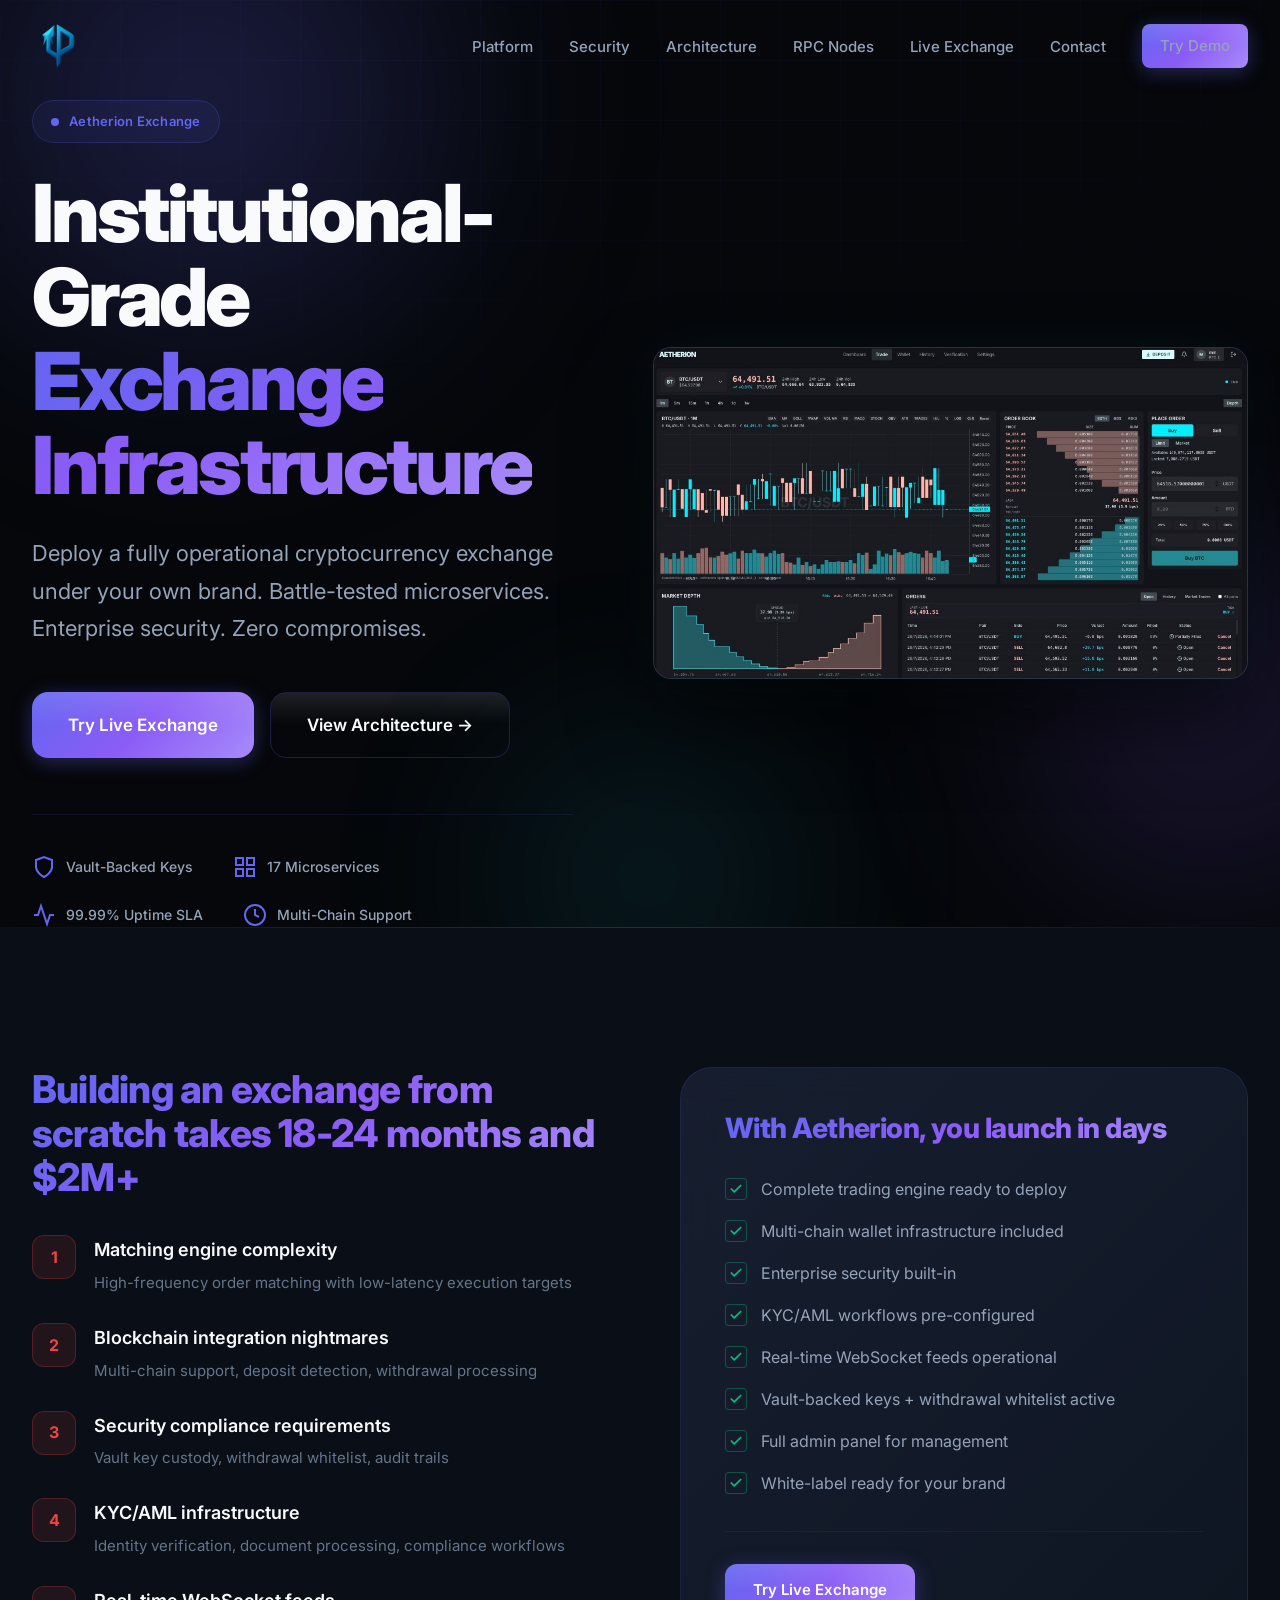
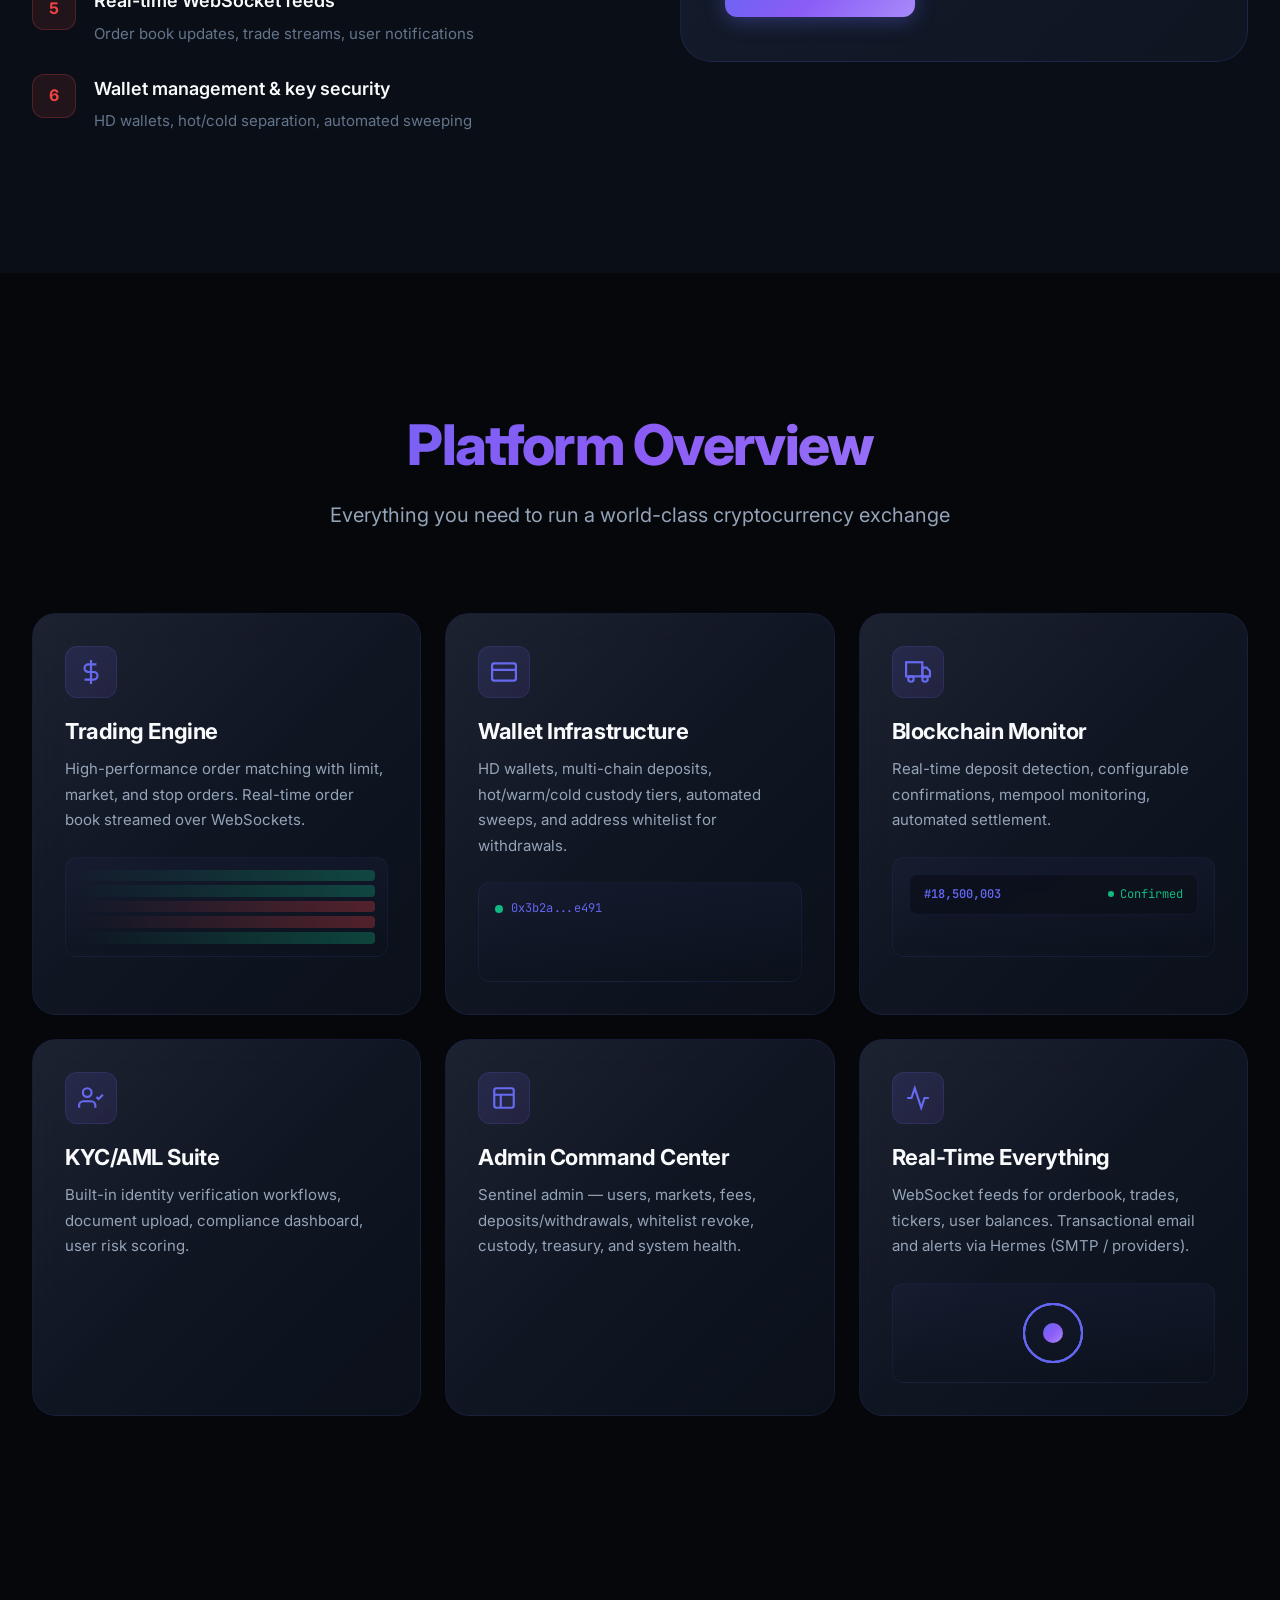
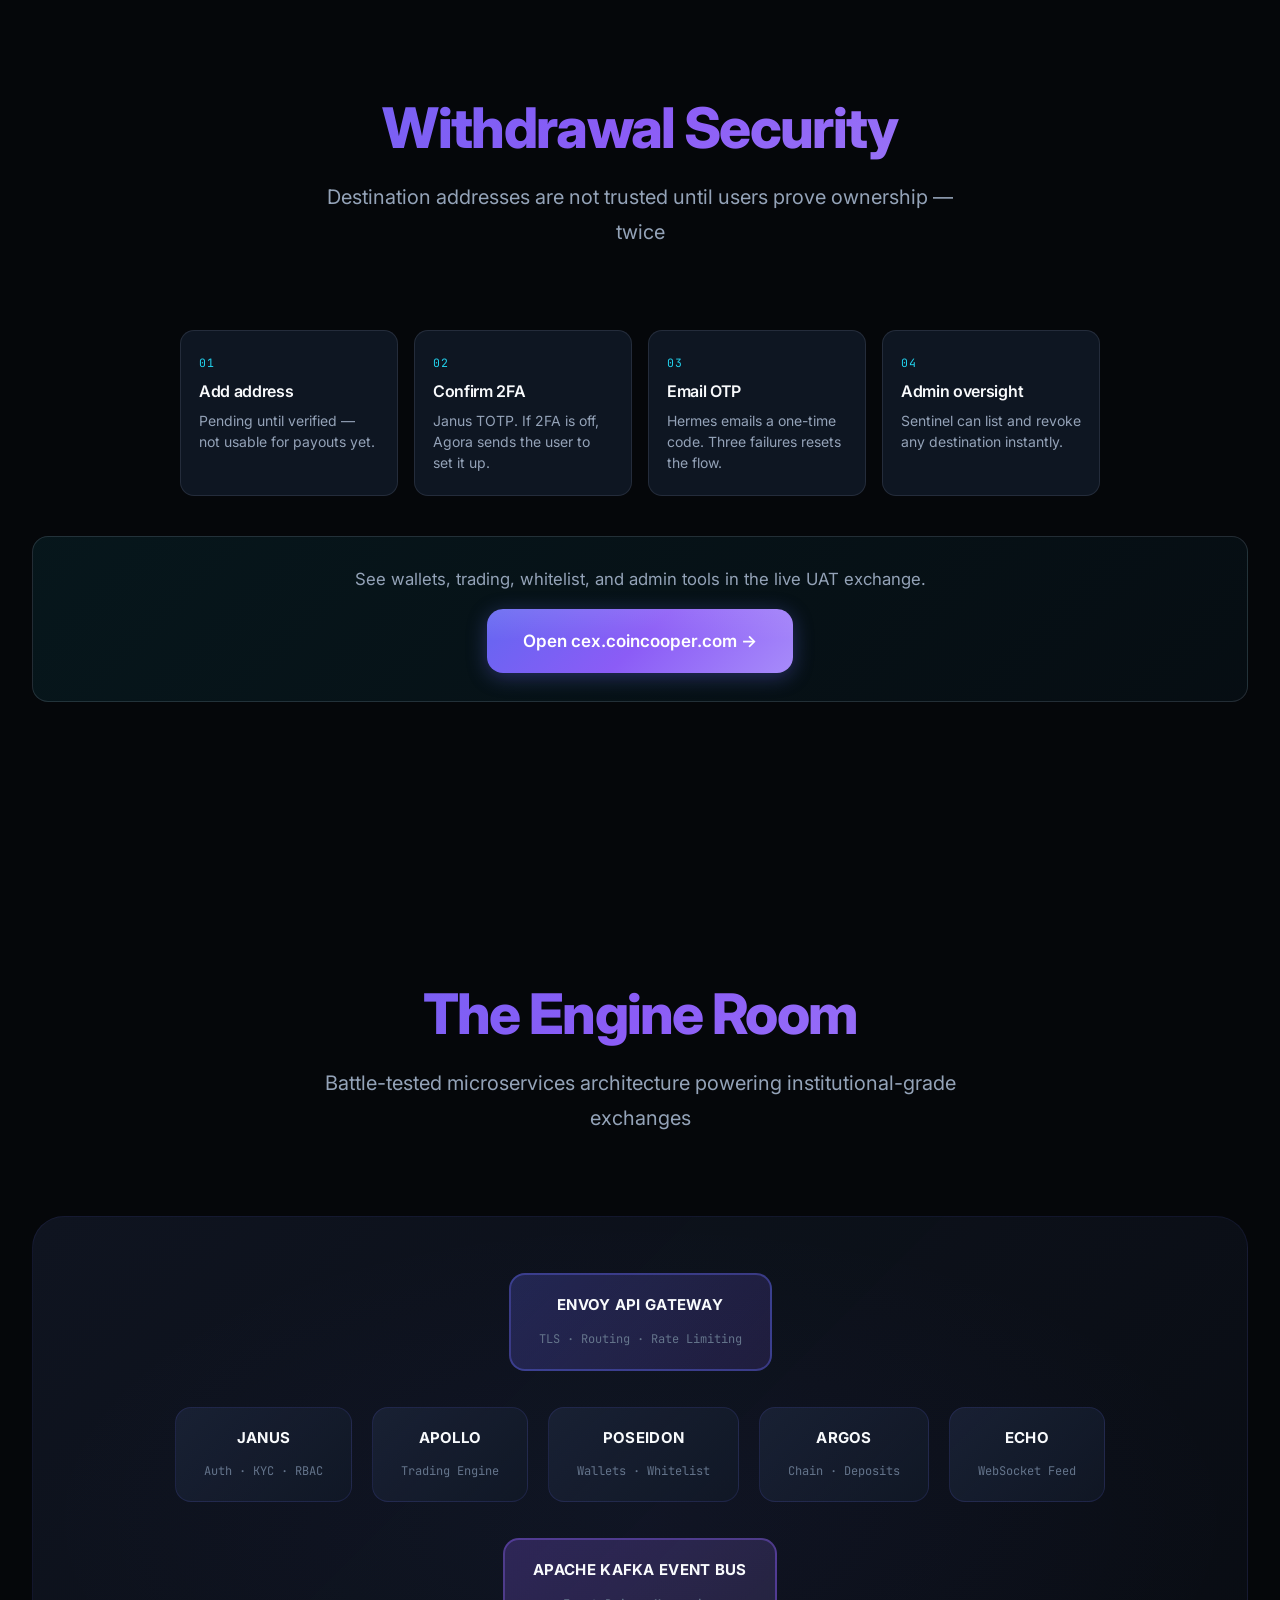
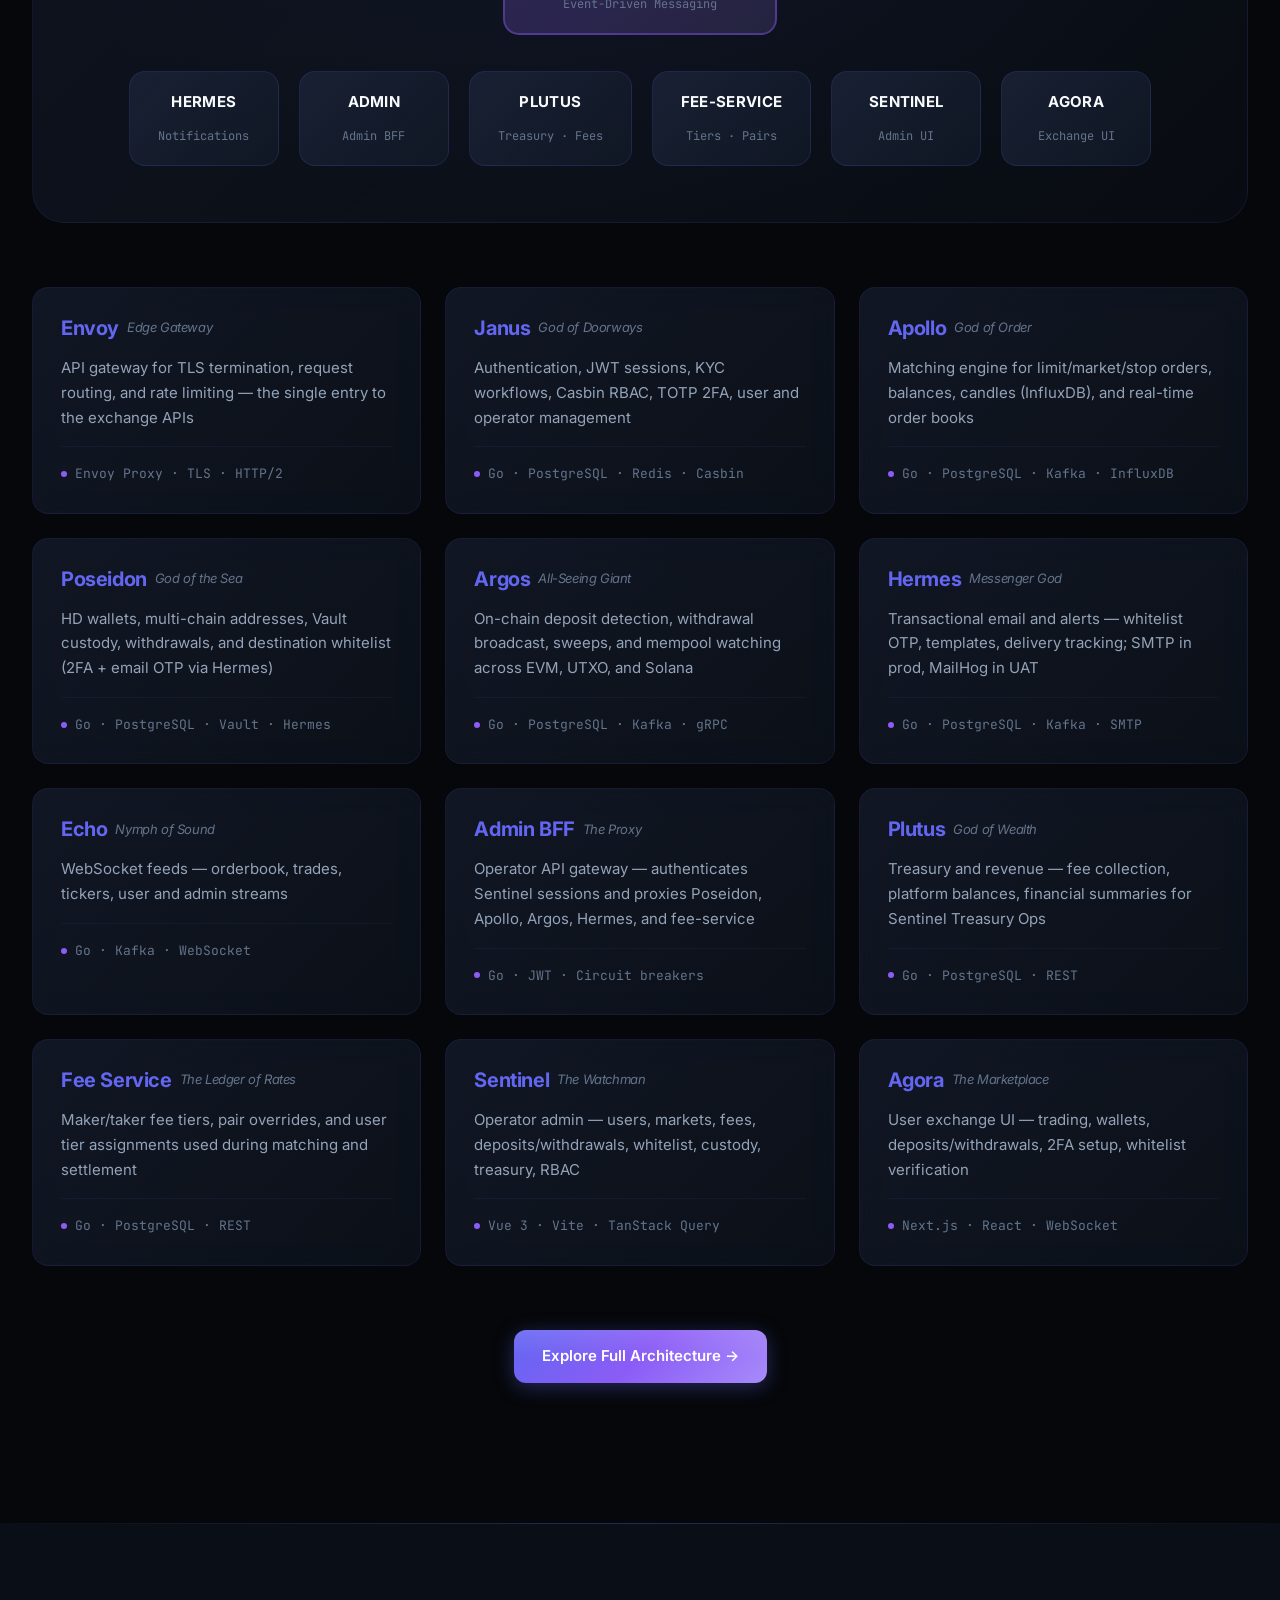
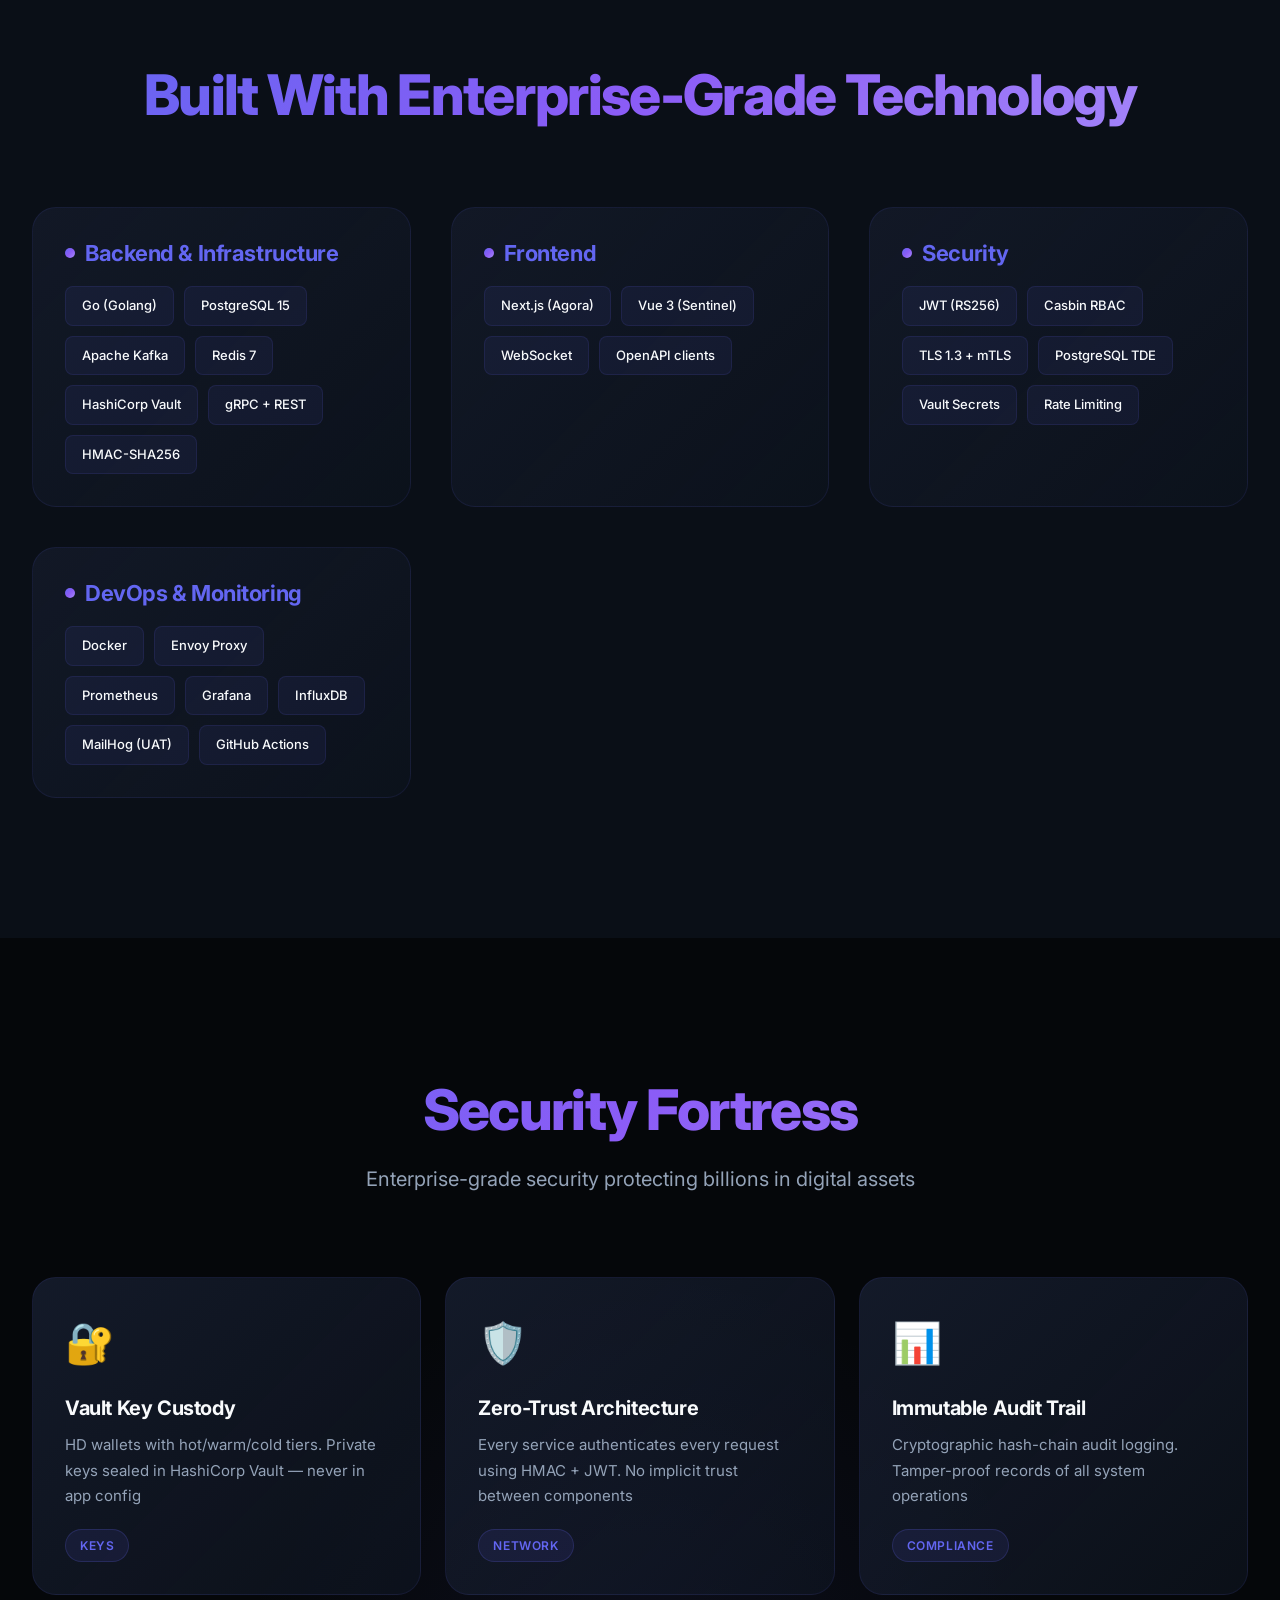
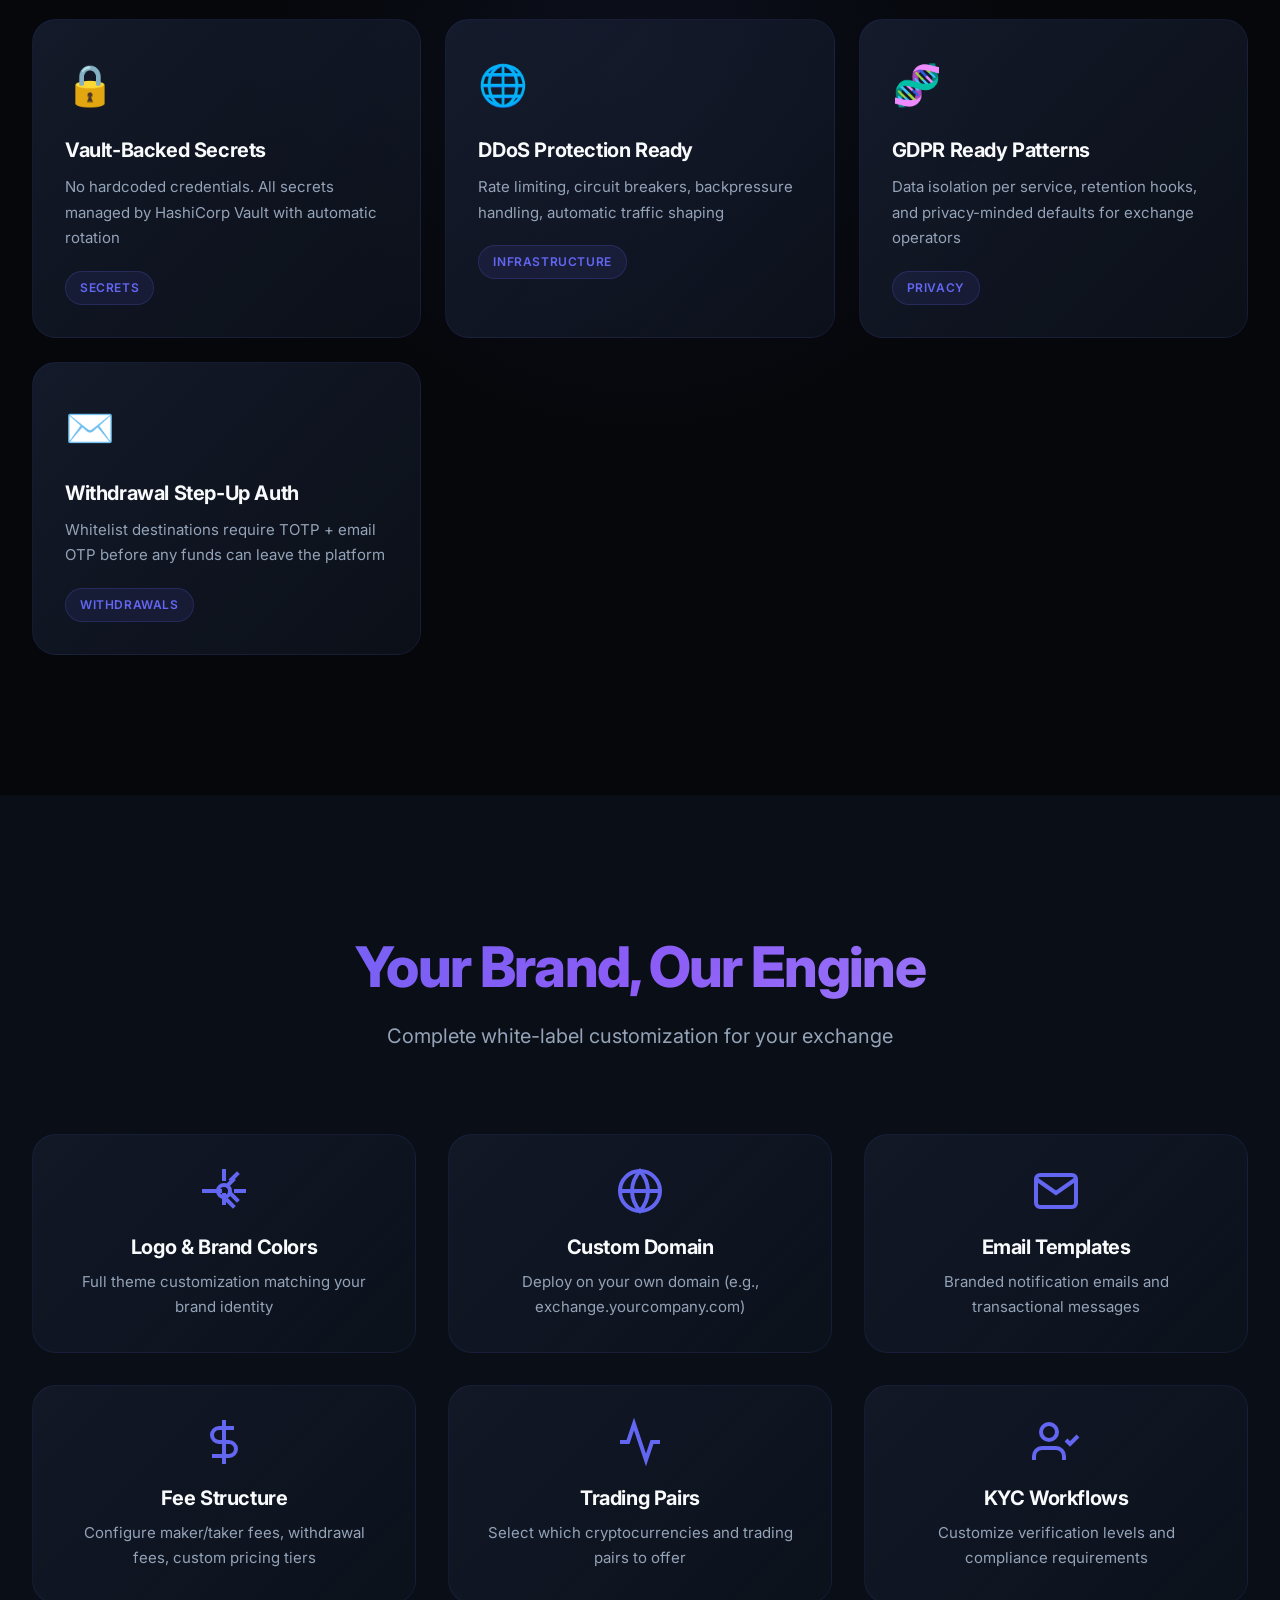
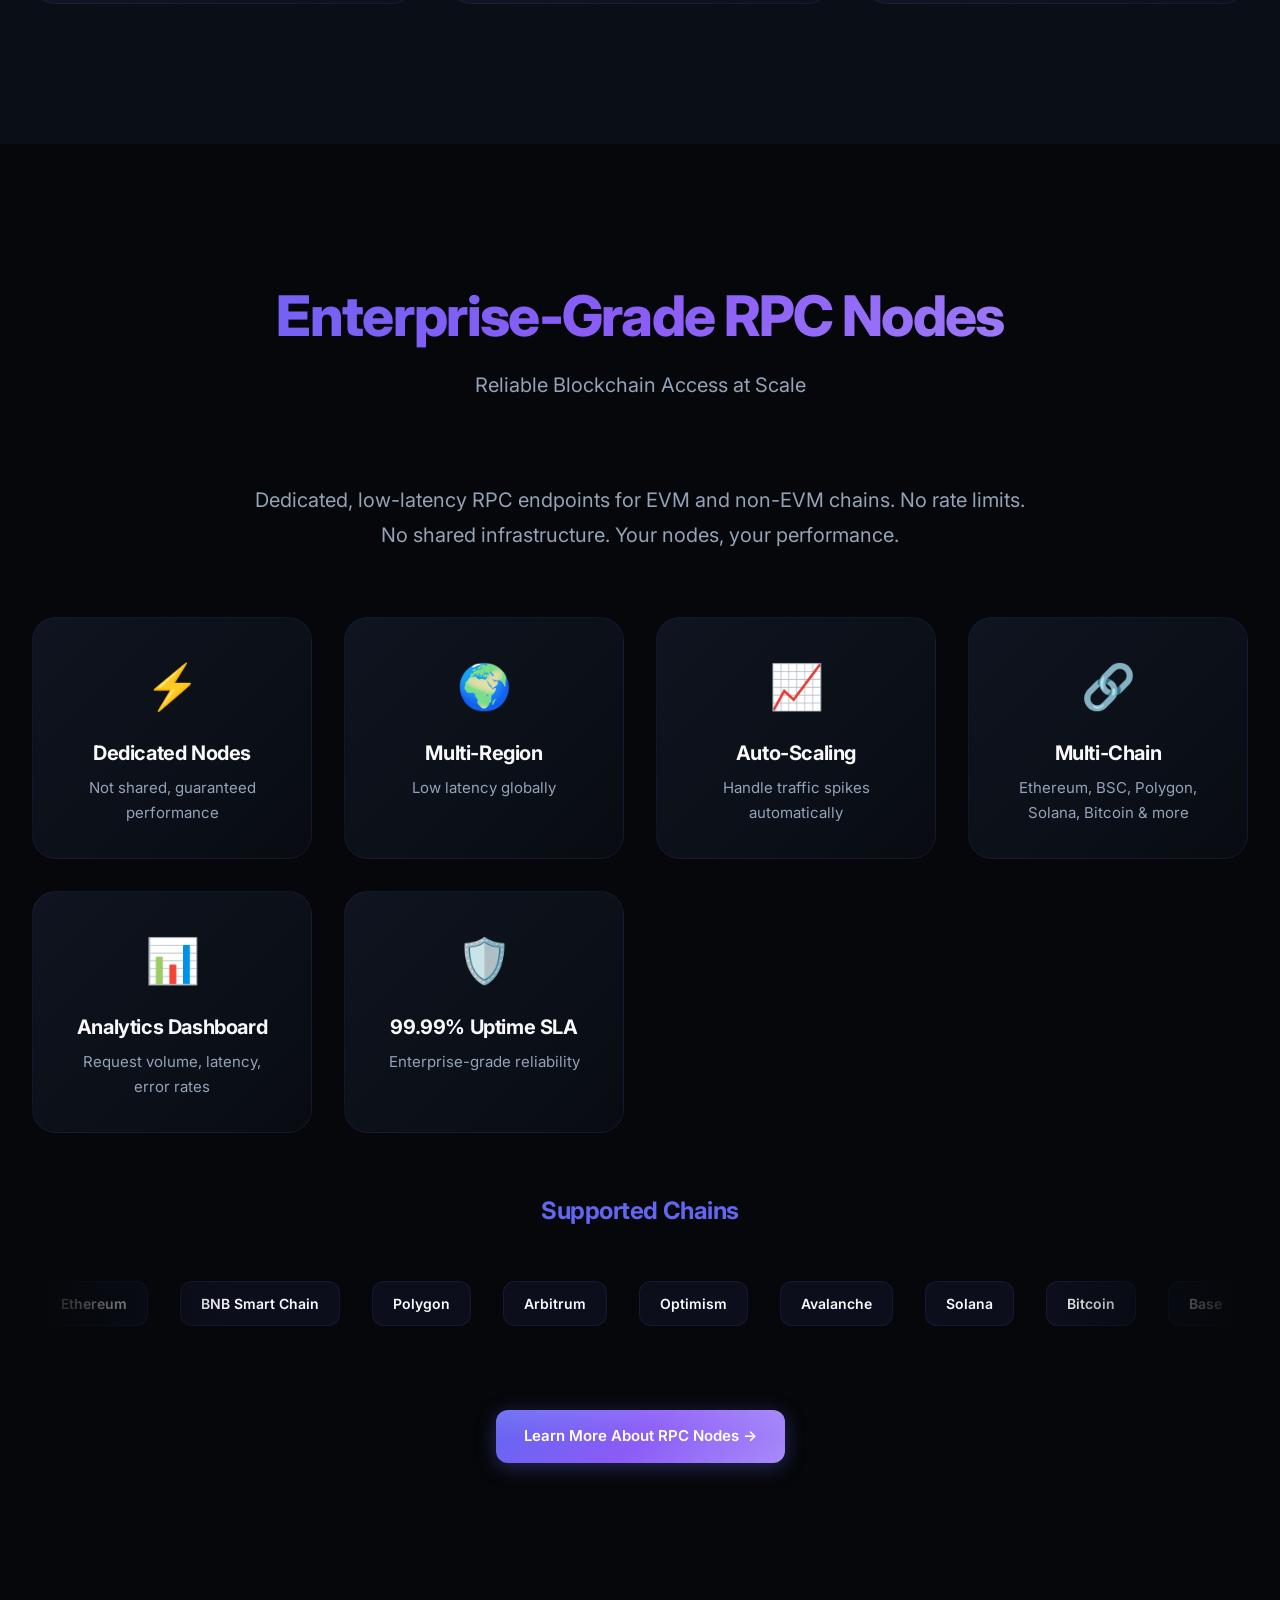
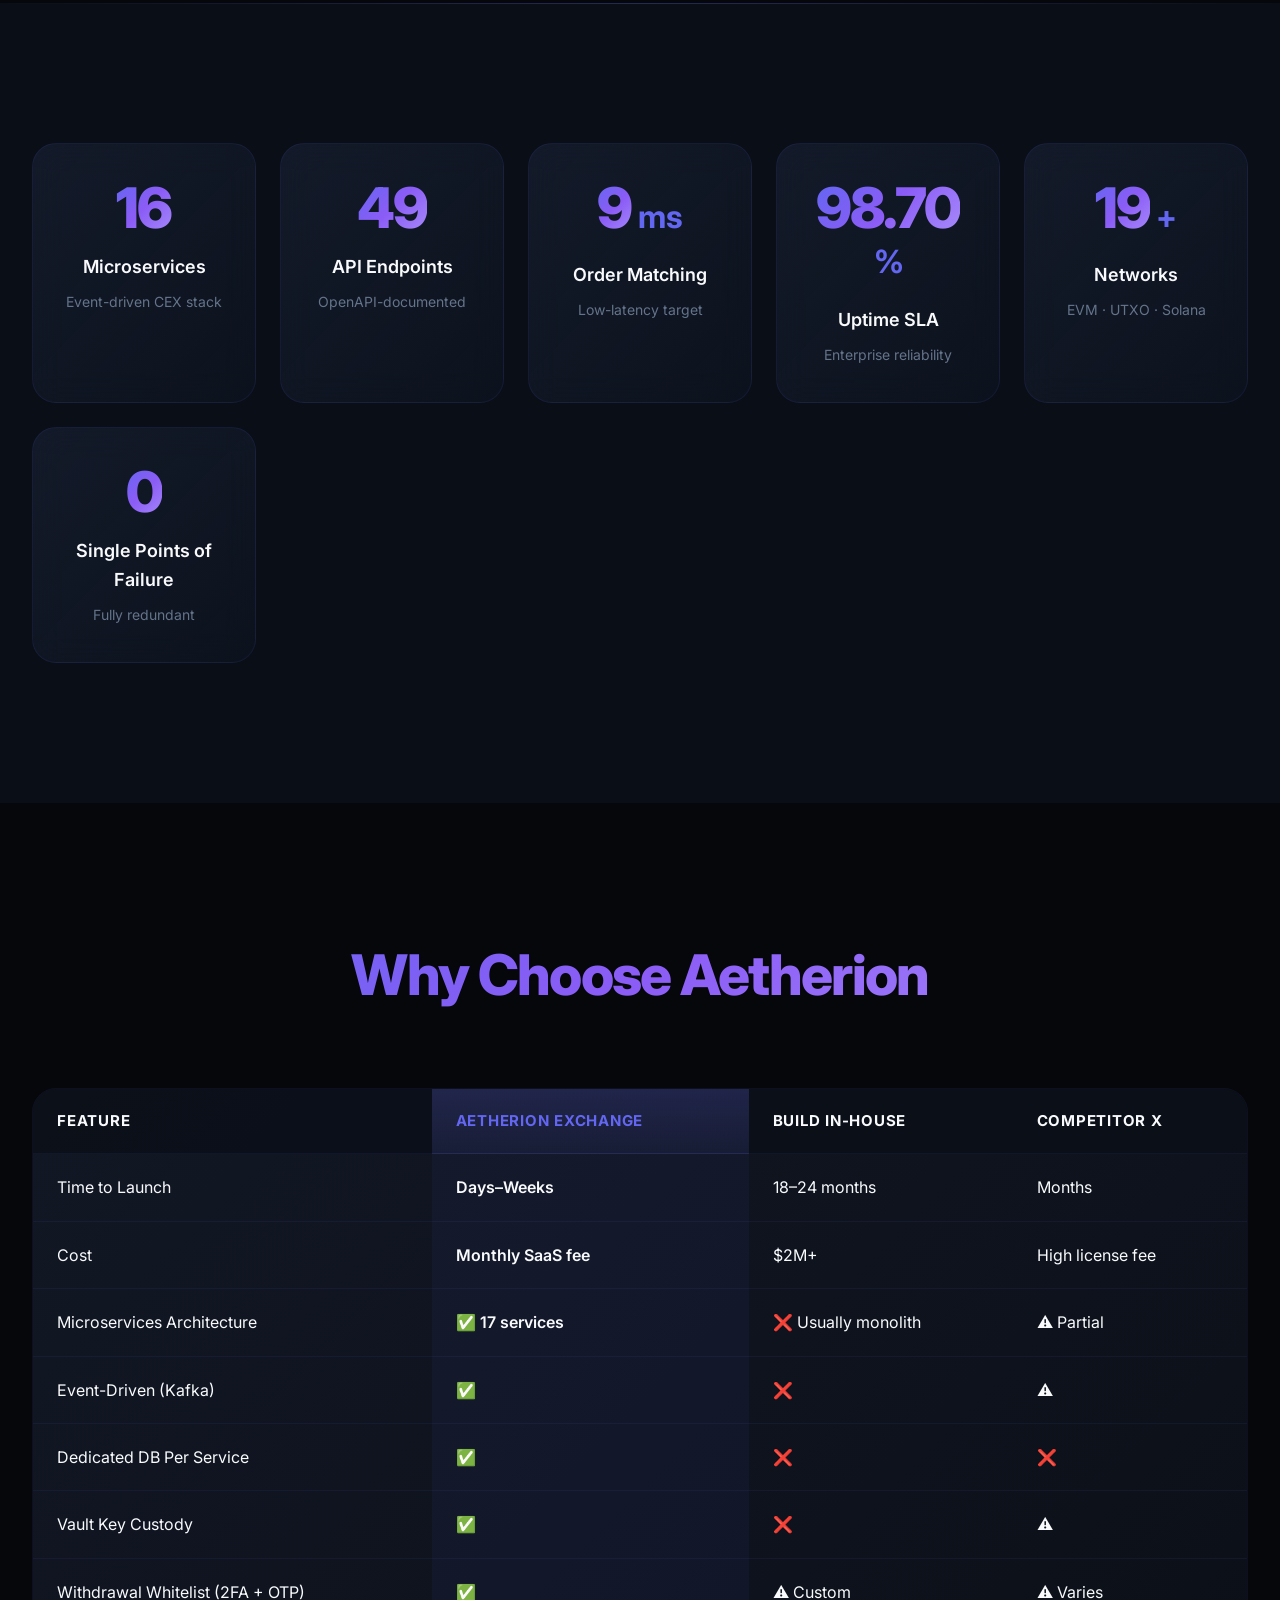
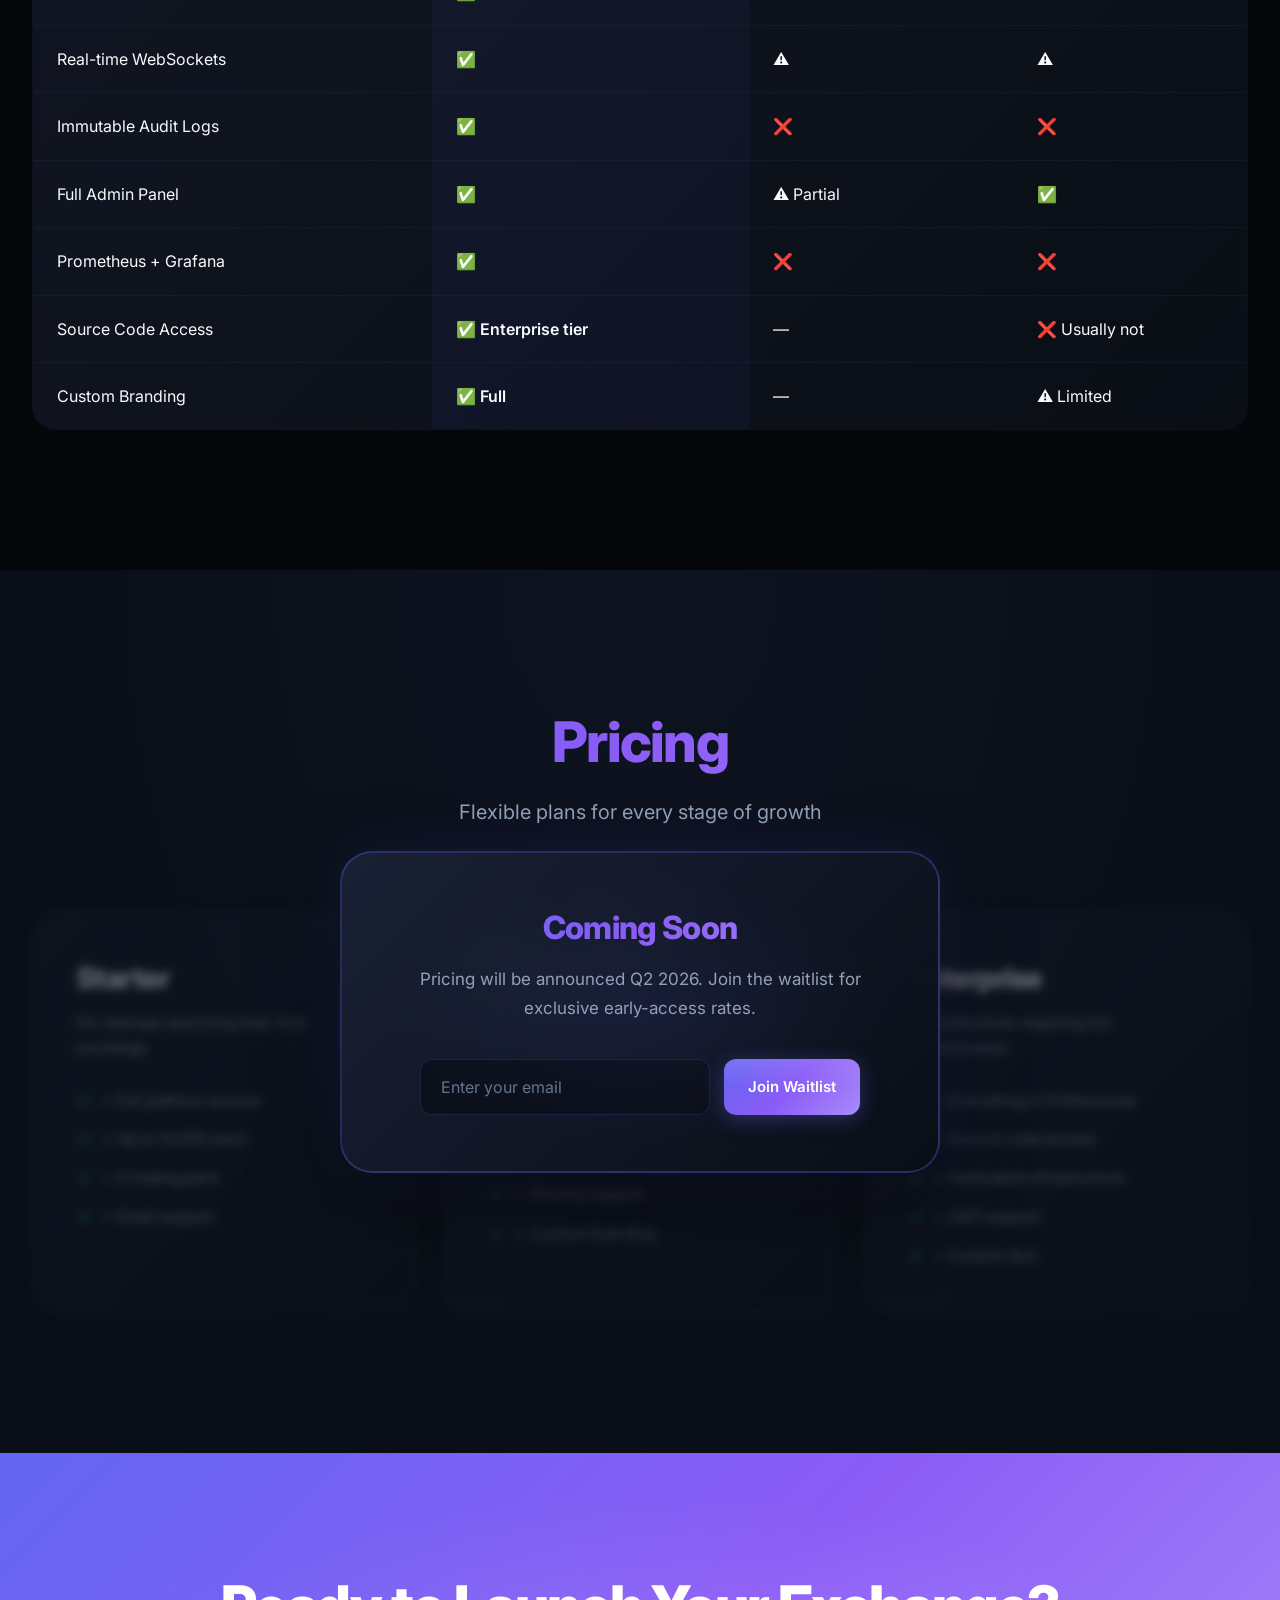
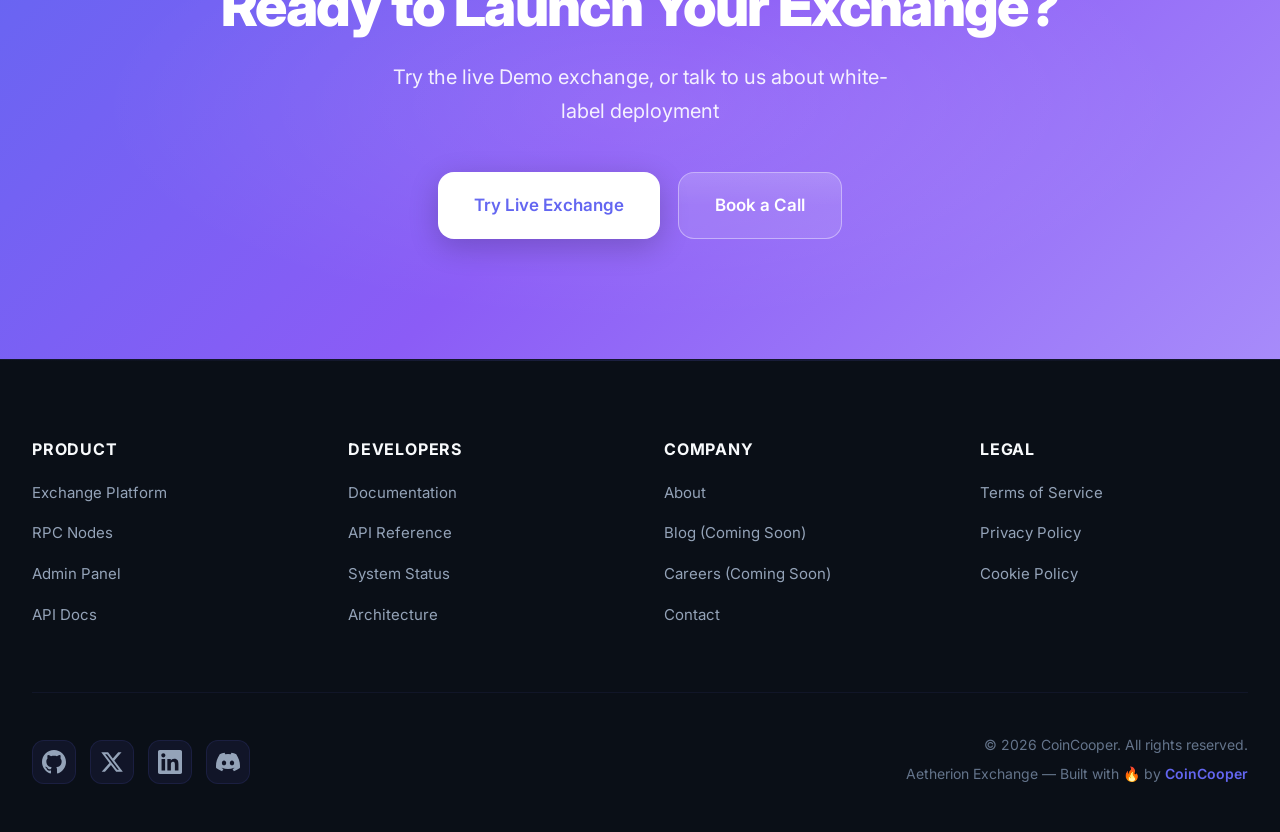
==== commit 0765d5bc: "Update navigation links across multiple pages to include a direct link to the live exchange and modi" ====
--- a/index.html
+++ b/index.html
@@ -27,8 +27,8 @@
     <link rel="stylesheet" href="css/variables.css">
     <link rel="stylesheet" href="css/global.css">
     <link rel="stylesheet" href="css/components.css">
-    <link rel="stylesheet" href="css/hero.css?v=3">
-    <link rel="stylesheet" href="css/sections.css?v=3">
+    <link rel="stylesheet" href="css/hero.css?v=4">
+    <link rel="stylesheet" href="css/sections.css?v=4">
     <link rel="stylesheet" href="css/responsive.css">
 </head>
 <body>
@@ -47,13 +47,12 @@
             
             <ul class="nav-menu" id="navMenu">
                 <li><a href="#platform">Platform</a></li>
-                <li><a href="#withdrawal-security">Withdrawals</a></li>
-                <li><a href="#product">Product</a></li>
+                <li><a href="#withdrawal-security">Security</a></li>
                 <li><a href="#architecture">Architecture</a></li>
-                <li><a href="#security">Security</a></li>
                 <li><a href="#rpc-nodes">RPC Nodes</a></li>
+                <li><a href="https://cex.coincooper.com" target="_blank" rel="noopener">Live Exchange</a></li>
                 <li><a href="contact.html">Contact</a></li>
-                <li><a href="#demo" class="btn btn-primary btn-sm">Book a Demo</a></li>
+                <li><a href="https://cex.coincooper.com" class="btn btn-primary btn-sm" target="_blank" rel="noopener">Try Demo</a></li>
             </ul>
         </div>
     </nav>
@@ -81,7 +80,7 @@
                     Battle-tested microservices. Enterprise security. Zero compromises.
                 </p>
                 <div class="hero-cta">
-                    <a href="#demo" class="btn btn-primary btn-lg">Book a Demo</a>
+                    <a href="https://cex.coincooper.com" class="btn btn-primary btn-lg" target="_blank" rel="noopener">Try Live Exchange</a>
                     <a href="architecture.html" class="btn btn-ghost btn-lg">View Architecture →</a>
                 </div>
                 
@@ -194,7 +193,7 @@
                             <li class="check-item">White-label ready for your brand</li>
                         </ul>
                         <div class="solution-cta">
-                            <a href="#demo" class="btn btn-primary">See It In Action</a>
+                            <a href="https://cex.coincooper.com" class="btn btn-primary" target="_blank" rel="noopener">Try Live Exchange</a>
                         </div>
                     </div>
                 </div>
@@ -289,20 +288,6 @@
                 <p class="section-subtitle">Destination addresses are not trusted until users prove ownership — twice</p>
             </div>
 
-            <figure class="shot-card shot-card--wide fade-up">
-                <img
-                    src="assets/screenshots/04-agora-whitelist.jpg?v=2"
-                    alt="Whitelist wizard: Address, 2FA, Email OTP"
-                    width="901"
-                    height="385"
-                    loading="lazy"
-                >
-                <figcaption>
-                    <strong>Agora · Whitelist wizard</strong>
-                    <span>Address → 2FA → Email OTP before any destination is trusted</span>
-                </figcaption>
-            </figure>
-
             <div class="wl-steps fade-up">
                 <div class="wl-step">
                     <span class="wl-step-num">01</span>
@@ -326,70 +311,9 @@
                 </div>
             </div>
 
-            <figure class="shot-card shot-card--wide fade-up">
-                <img
-                    src="assets/screenshots/03-agora-withdraw.jpg?v=2"
-                    alt="Withdraw screen requiring a whitelisted destination"
-                    width="881"
-                    height="501"
-                    loading="lazy"
-                >
-                <figcaption>
-                    <strong>Agora · Withdraw</strong>
-                    <span>Payouts only to confirmed whitelist addresses</span>
-                </figcaption>
-            </figure>
-        </div>
-    </section>
-
-    <!-- Live product gallery -->
-    <section class="section product-shots" id="product">
-        <div class="container product-shots-inner">
-            <div class="section-header fade-up">
-                <h2 class="section-title">See It Running</h2>
-                <p class="section-subtitle">Agora for traders · Sentinel for operators</p>
-            </div>
-
-            <div class="shot-stack">
-                <figure class="shot-card fade-up">
-                    <img src="assets/screenshots/02-agora-wallet.jpg?v=2" alt="Agora wallet balances" width="799" height="539" loading="lazy">
-                    <figcaption>
-                        <strong>Agora · Wallet</strong>
-                        <span>Balances, deposits, and withdrawals</span>
-                    </figcaption>
-                </figure>
-
-                <figure class="shot-card fade-up">
-                    <img src="assets/screenshots/06-sentinel-treasury.jpg?v=2" alt="Sentinel Treasury Ops" width="865" height="554" loading="lazy">
-                    <figcaption>
-                        <strong>Sentinel · Treasury Ops</strong>
-                        <span>Platform AUM, Plutus fees, gas, hot wallets</span>
-                    </figcaption>
-                </figure>
-
-                <figure class="shot-card fade-up">
-                    <img src="assets/screenshots/05-sentinel-dashboard.jpg?v=2" alt="Sentinel ops dashboard" width="865" height="544" loading="lazy">
-                    <figcaption>
-                        <strong>Sentinel · Dashboard</strong>
-                        <span>Health, logins, ops queues</span>
-                    </figcaption>
-                </figure>
-
-                <figure class="shot-card fade-up">
-                    <img src="assets/screenshots/07-sentinel-rbac.jpg?v=2" alt="Roles and permissions" width="522" height="310" loading="lazy">
-                    <figcaption>
-                        <strong>Sentinel · RBAC</strong>
-                        <span>Casbin roles &amp; permissions</span>
-                    </figcaption>
-                </figure>
-
-                <figure class="shot-card fade-up">
-                    <img src="assets/screenshots/08-sentinel-deposits.jpg?v=2" alt="Deposits table" width="1013" height="250" loading="lazy">
-                    <figcaption>
-                        <strong>Sentinel · Deposits</strong>
-                        <span>On-chain credits · confirmations · swept</span>
-                    </figcaption>
-                </figure>
+            <div class="live-demo-cta fade-up">
+                <p>See wallets, trading, whitelist, and admin tools in the live UAT exchange.</p>
+                <a href="https://cex.coincooper.com" class="btn btn-primary btn-lg" target="_blank" rel="noopener">Open cex.coincooper.com →</a>
             </div>
         </div>
     </section>
@@ -1093,10 +1017,10 @@
         <div class="container">
             <div class="cta-content fade-up">
                 <h2>Ready to Launch Your Exchange?</h2>
-                <p>Schedule a demo and see Aetherion Exchange in action</p>
+                <p>Try the live Demo exchange, or talk to us about white-label deployment</p>
                 <div class="cta-buttons">
-                    <a href="contact.html" class="btn btn-primary btn-lg">Schedule a Demo</a>
-                    <a href="architecture.html" class="btn btn-ghost btn-lg">View Documentation</a>
+                    <a href="https://cex.coincooper.com" class="btn btn-primary btn-lg" target="_blank" rel="noopener">Try Live Exchange</a>
+                    <a href="contact.html" class="btn btn-ghost btn-lg">Book a Call</a>
                 </div>
             </div>
         </div>
--- a/css/sections.css
+++ b/css/sections.css
@@ -1152,15 +1152,7 @@
     }
 }
 
-/* ===== Screenshot cards (centered stack) ===== */
-.shot-stack {
-    display: flex;
-    flex-direction: column;
-    align-items: center;
-    gap: 28px;
-    width: 100%;
-}
-
+/* ===== Hero screenshot ===== */
 .shot-card {
     display: block;
     width: 100%;
@@ -1173,12 +1165,6 @@
     box-shadow: 0 20px 50px rgba(0, 0, 0, 0.45);
 }
 
-.shot-card--wide {
-    max-width: 920px;
-    margin-left: auto;
-    margin-right: auto;
-}
-
 .shot-card--hero {
     max-width: 100%;
     border-radius: 18px;
@@ -1187,39 +1173,23 @@
         0 0 60px rgba(34, 211, 238, 0.06);
 }
 
-.withdrawal-security .shot-card {
-    margin-left: auto;
-    margin-right: auto;
-}
-
 .shot-card img {
     display: block;
     width: 100%;
     height: auto;
 }
 
-.shot-card figcaption {
-    display: flex;
-    flex-direction: column;
-    gap: 4px;
-    padding: 14px 18px 16px;
-    background: #111827;
-    border-top: 1px solid rgba(148, 163, 184, 0.18);
-}
-
-.shot-card figcaption strong {
-    color: #f8fafc;
-    font-size: 0.95rem;
-    font-weight: 600;
-}
-
-.shot-card figcaption span {
-    color: #94a3b8;
-    font-size: 0.82rem;
-}
-
-.product-shots-inner {
-    display: flex;
-    flex-direction: column;
-    align-items: stretch;
-}
+.live-demo-cta {
+    margin-top: 40px;
+    text-align: center;
+    padding: 28px 24px;
+    border-radius: 16px;
+    background: linear-gradient(135deg, rgba(34, 211, 238, 0.08), rgba(56, 189, 248, 0.04));
+    border: 1px solid rgba(148, 163, 184, 0.2);
+}
+
+.live-demo-cta p {
+    margin: 0 0 16px;
+    color: var(--text-secondary);
+    font-size: 1.05rem;
+}
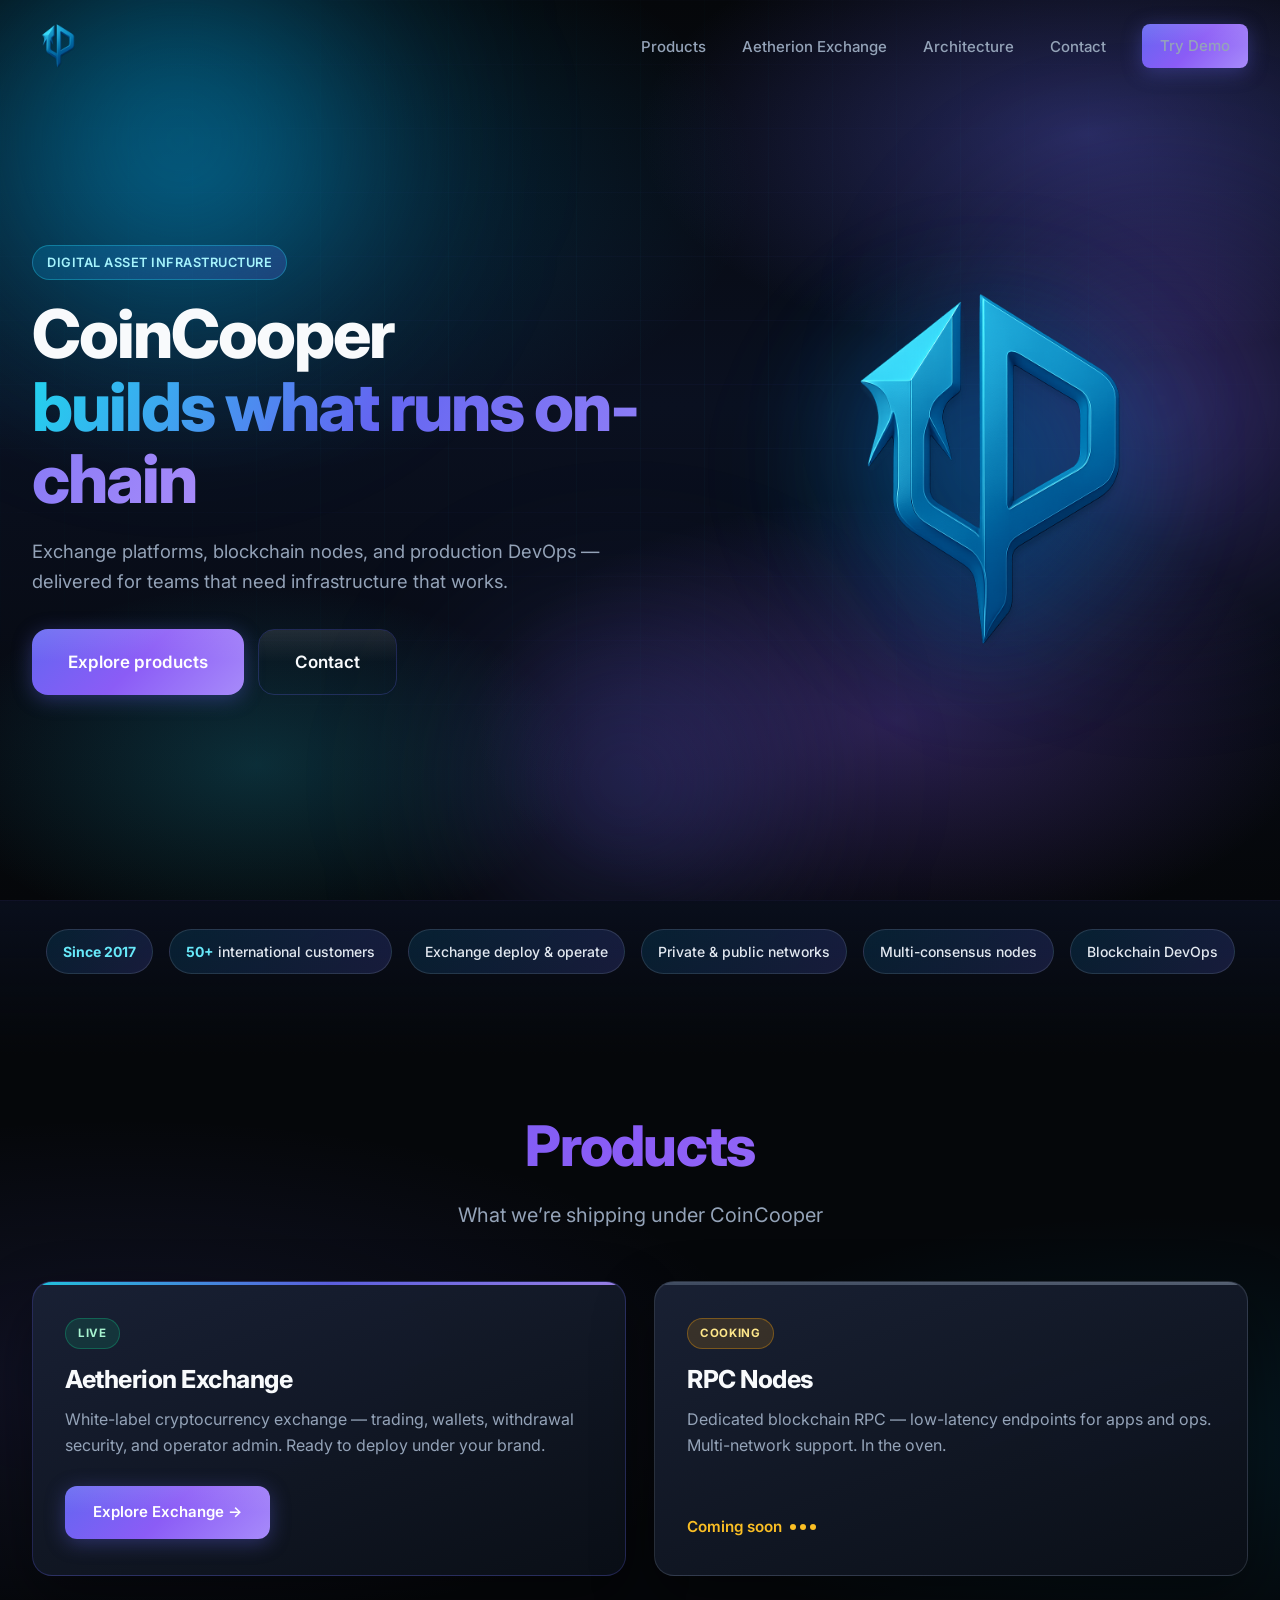
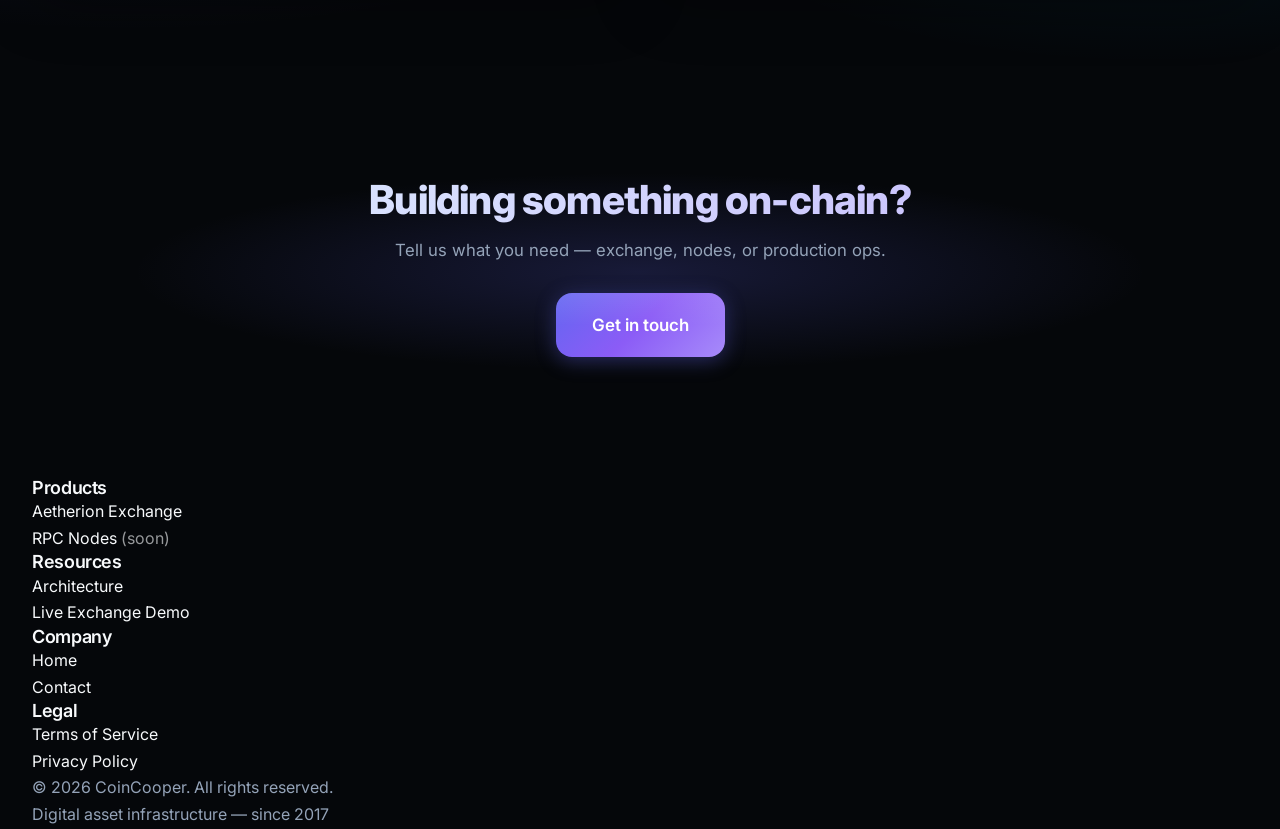
==== commit cd9007ad: "Update site structure and branding across multiple pages to reflect the transition to CoinCooper. Mo" ====
--- a/index.html
+++ b/index.html
@@ -3,1109 +3,195 @@
 <head>
     <meta charset="UTF-8">
     <meta name="viewport" content="width=device-width, initial-scale=1.0">
-    <title>Aetherion Exchange — Institutional-Grade Exchange Infrastructure</title>
-    <meta name="description" content="Deploy a fully operational cryptocurrency exchange under your own brand. Battle-tested microservices. Enterprise security. Launch in days, not years.">
-    
-    <!-- Open Graph -->
-    <meta property="og:title" content="Aetherion Exchange — Institutional-Grade Exchange Infrastructure">
-    <meta property="og:description" content="White-label cryptocurrency exchange platform. Launch your exchange in days with enterprise-grade security and performance.">
+    <title>CoinCooper — Digital Asset Infrastructure</title>
+    <meta name="description" content="CoinCooper builds digital asset infrastructure — exchange platforms, blockchain nodes, and production DevOps. Operating since 2017.">
+
+    <meta property="og:title" content="CoinCooper — Digital Asset Infrastructure">
+    <meta property="og:description" content="Exchange platforms, blockchain nodes, and production infrastructure for digital asset businesses.">
     <meta property="og:type" content="website">
     <meta property="og:url" content="https://coincooper.com">
-    
-    <!-- Twitter Card -->
-    <meta name="twitter:card" content="summary_large_image">
-    <meta name="twitter:title" content="Aetherion Exchange — Institutional-Grade Exchange Infrastructure">
-    <meta name="twitter:description" content="White-label cryptocurrency exchange platform. Launch your exchange in days.">
-    
-    <!-- Fonts -->
+    <meta property="og:image" content="https://coincooper.com/Coincooper-transparant.png">
+
+    <meta name="twitter:card" content="summary">
+    <meta name="twitter:title" content="CoinCooper — Digital Asset Infrastructure">
+    <meta name="twitter:description" content="Exchange platforms, blockchain nodes, and production infrastructure.">
+
+    <link rel="icon" href="favicon.ico" sizes="any">
+    <link rel="icon" type="image/png" sizes="32x32" href="assets/favicon/favicon-32.png">
+    <link rel="icon" type="image/png" sizes="16x16" href="assets/favicon/favicon-16.png">
+    <link rel="apple-touch-icon" href="assets/favicon/apple-touch-icon.png">
+    <link rel="manifest" href="site.webmanifest">
+    <meta name="theme-color" content="#05070a">
+
     <link rel="preconnect" href="https://fonts.googleapis.com">
     <link rel="preconnect" href="https://fonts.gstatic.com" crossorigin>
     <link href="https://fonts.googleapis.com/css2?family=Inter:wght@400;500;600;700;800;900&family=JetBrains+Mono:wght@400;500;600&display=swap" rel="stylesheet">
-    
-    <!-- Styles -->
+
     <link rel="stylesheet" href="css/reset.css">
     <link rel="stylesheet" href="css/variables.css">
     <link rel="stylesheet" href="css/global.css">
     <link rel="stylesheet" href="css/components.css">
-    <link rel="stylesheet" href="css/hero.css?v=4">
-    <link rel="stylesheet" href="css/sections.css?v=4">
+    <link rel="stylesheet" href="css/home.css?v=1">
     <link rel="stylesheet" href="css/responsive.css">
 </head>
 <body>
-    <!-- Navigation -->
     <nav class="nav" id="mainNav">
         <div class="container nav-container">
-            <div class="nav-logo">
+            <a href="index.html" class="nav-logo" aria-label="CoinCooper home">
                 <img src="Coincooper-transparant.png" alt="CoinCooper" class="nav-logo-img">
-            </div>
-            
+            </a>
+
             <button class="nav-toggle" id="navToggle" aria-label="Toggle navigation">
                 <span></span>
                 <span></span>
                 <span></span>
             </button>
-            
+
             <ul class="nav-menu" id="navMenu">
-                <li><a href="#platform">Platform</a></li>
-                <li><a href="#withdrawal-security">Security</a></li>
-                <li><a href="#architecture">Architecture</a></li>
-                <li><a href="#rpc-nodes">RPC Nodes</a></li>
-                <li><a href="https://cex.coincooper.com" target="_blank" rel="noopener">Live Exchange</a></li>
+                <li><a href="#products">Products</a></li>
+                <li><a href="exchange.html">Aetherion Exchange</a></li>
+                <li><a href="architecture.html">Architecture</a></li>
                 <li><a href="contact.html">Contact</a></li>
                 <li><a href="https://cex.coincooper.com" class="btn btn-primary btn-sm" target="_blank" rel="noopener">Try Demo</a></li>
             </ul>
         </div>
     </nav>
 
-    <!-- Hero Section -->
-    <section class="hero">
-        <div class="hero-bg">
-            <div class="gradient-orb orb-1"></div>
-            <div class="gradient-orb orb-2"></div>
-            <div class="gradient-orb orb-3"></div>
+    <section class="home-hero">
+        <div class="home-hero-bg" aria-hidden="true">
+            <div class="home-orb home-orb-1"></div>
+            <div class="home-orb home-orb-2"></div>
+            <div class="home-orb home-orb-3"></div>
             <div class="grid-pattern"></div>
         </div>
-        
-        <div class="container hero-container">
-            <div class="hero-content">
-                <div class="hero-badge">
-                    <span>Aetherion Exchange</span>
-                </div>
-                <h1 class="hero-title">
-                    Institutional-Grade<br>
-                    <span class="gradient-text">Exchange Infrastructure</span>
+
+        <div class="container home-hero-inner">
+            <div class="home-hero-copy fade-up">
+                <span class="home-kicker">Digital asset infrastructure</span>
+                <h1 class="home-title">
+                    CoinCooper<br>
+                    <span class="grad">builds what runs on-chain</span>
                 </h1>
-                <p class="hero-subtitle">
-                    Deploy a fully operational cryptocurrency exchange under your own brand. 
-                    Battle-tested microservices. Enterprise security. Zero compromises.
+                <p class="home-sub">
+                    Exchange platforms, blockchain nodes, and production DevOps —
+                    delivered for teams that need infrastructure that works.
                 </p>
-                <div class="hero-cta">
-                    <a href="https://cex.coincooper.com" class="btn btn-primary btn-lg" target="_blank" rel="noopener">Try Live Exchange</a>
-                    <a href="architecture.html" class="btn btn-ghost btn-lg">View Architecture →</a>
-                </div>
-                
-                <div class="trust-bar">
-                    <div class="trust-item">
-                        <svg width="24" height="24" viewBox="0 0 24 24" fill="none" stroke="currentColor" stroke-width="2">
-                            <path d="M12 22s8-4 8-10V5l-8-3-8 3v7c0 6 8 10 8 10z"/>
-                        </svg>
-                        <span>Vault-Backed Keys</span>
-                    </div>
-                    <div class="trust-item">
-                        <svg width="24" height="24" viewBox="0 0 24 24" fill="none" stroke="currentColor" stroke-width="2">
-                            <rect x="3" y="3" width="7" height="7"/><rect x="14" y="3" width="7" height="7"/>
-                            <rect x="14" y="14" width="7" height="7"/><rect x="3" y="14" width="7" height="7"/>
-                        </svg>
-                        <span>17 Microservices</span>
-                    </div>
-                    <div class="trust-item">
-                        <svg width="24" height="24" viewBox="0 0 24 24" fill="none" stroke="currentColor" stroke-width="2">
-                            <polyline points="22 12 18 12 15 21 9 3 6 12 2 12"/>
-                        </svg>
-                        <span>99.99% Uptime SLA</span>
-                    </div>
-                    <div class="trust-item">
-                        <svg width="24" height="24" viewBox="0 0 24 24" fill="none" stroke="currentColor" stroke-width="2">
-                            <circle cx="12" cy="12" r="10"/><path d="M12 6v6l4 2"/>
-                        </svg>
-                        <span>Multi-Chain Support</span>
-                    </div>
+                <div class="home-cta">
+                    <a href="#products" class="btn btn-primary btn-lg">Explore products</a>
+                    <a href="contact.html" class="btn btn-ghost btn-lg">Contact</a>
                 </div>
             </div>
-            
-            <div class="hero-visual">
-                <figure class="shot-card shot-card--hero fade-up">
-                    <img
-                        src="assets/screenshots/01-agora-trade.jpg?v=2"
-                        alt="Aetherion trading UI — BTC/USDT chart, order book, and order ticket"
-                        width="1016"
-                        height="566"
-                        loading="eager"
-                    >
-                </figure>
+
+            <div class="home-hero-visual fade-up" aria-hidden="true">
+                <img
+                    src="Coincooper-transparant.png"
+                    alt=""
+                    class="home-hero-logo"
+                    width="420"
+                    height="420"
+                >
             </div>
         </div>
     </section>
 
-    <!-- Problem/Solution Section -->
-    <section class="section problem-solution">
+    <section class="home-proof" aria-label="Capabilities">
         <div class="container">
-            <div class="split-layout">
-                <div class="split-left fade-up">
-                    <h2 class="section-title">Building an exchange from scratch takes 18-24 months and $2M+</h2>
-                    <ul class="problem-list">
-                        <li>
-                            <span class="problem-number">1</span>
-                            <div>
-                                <strong>Matching engine complexity</strong>
-                                <p>High-frequency order matching with low-latency execution targets</p>
-                            </div>
-                        </li>
-                        <li>
-                            <span class="problem-number">2</span>
-                            <div>
-                                <strong>Blockchain integration nightmares</strong>
-                                <p>Multi-chain support, deposit detection, withdrawal processing</p>
-                            </div>
-                        </li>
-                        <li>
-                            <span class="problem-number">3</span>
-                            <div>
-                                <strong>Security compliance requirements</strong>
-                                <p>Vault key custody, withdrawal whitelist, audit trails</p>
-                            </div>
-                        </li>
-                        <li>
-                            <span class="problem-number">4</span>
-                            <div>
-                                <strong>KYC/AML infrastructure</strong>
-                                <p>Identity verification, document processing, compliance workflows</p>
-                            </div>
-                        </li>
-                        <li>
-                            <span class="problem-number">5</span>
-                            <div>
-                                <strong>Real-time WebSocket feeds</strong>
-                                <p>Order book updates, trade streams, user notifications</p>
-                            </div>
-                        </li>
-                        <li>
-                            <span class="problem-number">6</span>
-                            <div>
-                                <strong>Wallet management & key security</strong>
-                                <p>HD wallets, hot/cold separation, automated sweeping</p>
-                            </div>
-                        </li>
-                    </ul>
-                </div>
-                
-                <div class="split-right fade-up">
-                    <div class="solution-card">
-                        <h3>With Aetherion, you launch in days</h3>
-                        <ul class="solution-list">
-                            <li class="check-item">Complete trading engine ready to deploy</li>
-                            <li class="check-item">Multi-chain wallet infrastructure included</li>
-                            <li class="check-item">Enterprise security built-in</li>
-                            <li class="check-item">KYC/AML workflows pre-configured</li>
-                            <li class="check-item">Real-time WebSocket feeds operational</li>
-                            <li class="check-item">Vault-backed keys + withdrawal whitelist active</li>
-                            <li class="check-item">Full admin panel for management</li>
-                            <li class="check-item">White-label ready for your brand</li>
-                        </ul>
-                        <div class="solution-cta">
-                            <a href="https://cex.coincooper.com" class="btn btn-primary" target="_blank" rel="noopener">Try Live Exchange</a>
-                        </div>
-                    </div>
-                </div>
+            <div class="home-proof-row fade-up">
+                <span class="home-chip"><strong>Since 2017</strong></span>
+                <span class="home-chip"><strong>50+</strong> international customers</span>
+                <span class="home-chip">Exchange deploy &amp; operate</span>
+                <span class="home-chip">Private &amp; public networks</span>
+                <span class="home-chip">Multi-consensus nodes</span>
+                <span class="home-chip">Blockchain DevOps</span>
             </div>
         </div>
     </section>
 
-    <!-- Platform Overview -->
-    <section class="section platform-overview" id="platform">
+    <section class="home-products section" id="products">
         <div class="container">
             <div class="section-header fade-up">
-                <h2 class="section-title">Platform Overview</h2>
-                <p class="section-subtitle">Everything you need to run a world-class cryptocurrency exchange</p>
+                <h2 class="section-title">Products</h2>
+                <p class="section-subtitle">What we’re shipping under CoinCooper</p>
             </div>
-            
-            <div class="bento-grid">
-                <div class="bento-card fade-up">
-                    <div class="bento-icon">
-                        <svg width="32" height="32" viewBox="0 0 24 24" fill="none" stroke="currentColor" stroke-width="2">
-                            <line x1="12" y1="1" x2="12" y2="23"/><path d="M17 5H9.5a3.5 3.5 0 0 0 0 7h5a3.5 3.5 0 0 1 0 7H6"/>
-                        </svg>
-                    </div>
-                    <h3>Trading Engine</h3>
-                    <p>High-performance order matching with limit, market, and stop orders. Real-time order book streamed over WebSockets.</p>
-                    <div class="bento-visual orderbook-animation"></div>
-                </div>
-                
-                <div class="bento-card fade-up">
-                    <div class="bento-icon">
-                        <svg width="32" height="32" viewBox="0 0 24 24" fill="none" stroke="currentColor" stroke-width="2">
-                            <rect x="1" y="4" width="22" height="16" rx="2" ry="2"/><line x1="1" y1="10" x2="23" y2="10"/>
-                        </svg>
-                    </div>
-                    <h3>Wallet Infrastructure</h3>
-                    <p>HD wallets, multi-chain deposits, hot/warm/cold custody tiers, automated sweeps, and address whitelist for withdrawals.</p>
-                    <div class="bento-visual wallet-animation"></div>
-                </div>
-                
-                <div class="bento-card fade-up">
-                    <div class="bento-icon">
-                        <svg width="32" height="32" viewBox="0 0 24 24" fill="none" stroke="currentColor" stroke-width="2">
-                            <rect x="1" y="3" width="15" height="13"/><polygon points="16 8 20 8 23 11 23 16 16 16 16 8"/>
-                            <circle cx="5.5" cy="18.5" r="2.5"/><circle cx="18.5" cy="18.5" r="2.5"/>
-                        </svg>
-                    </div>
-                    <h3>Blockchain Monitor</h3>
-                    <p>Real-time deposit detection, configurable confirmations, mempool monitoring, automated settlement.</p>
-                    <div class="bento-visual blockchain-animation"></div>
-                </div>
-                
-                <div class="bento-card fade-up">
-                    <div class="bento-icon">
-                        <svg width="32" height="32" viewBox="0 0 24 24" fill="none" stroke="currentColor" stroke-width="2">
-                            <path d="M16 21v-2a4 4 0 0 0-4-4H5a4 4 0 0 0-4 4v2"/><circle cx="8.5" cy="7" r="4"/>
-                            <polyline points="17 11 19 13 23 9"/>
-                        </svg>
-                    </div>
-                    <h3>KYC/AML Suite</h3>
-                    <p>Built-in identity verification workflows, document upload, compliance dashboard, user risk scoring.</p>
-                </div>
-                
-                <div class="bento-card fade-up">
-                    <div class="bento-icon">
-                        <svg width="32" height="32" viewBox="0 0 24 24" fill="none" stroke="currentColor" stroke-width="2">
-                            <rect x="3" y="3" width="18" height="18" rx="2" ry="2"/>
-                            <line x1="3" y1="9" x2="21" y2="9"/><line x1="9" y1="21" x2="9" y2="9"/>
-                        </svg>
-                    </div>
-                    <h3>Admin Command Center</h3>
-                    <p>Sentinel admin — users, markets, fees, deposits/withdrawals, whitelist revoke, custody, treasury, and system health.</p>
-                </div>
-                
-                <div class="bento-card fade-up">
-                    <div class="bento-icon">
-                        <svg width="32" height="32" viewBox="0 0 24 24" fill="none" stroke="currentColor" stroke-width="2">
-                            <polyline points="22 12 18 12 15 21 9 3 6 12 2 12"/>
-                        </svg>
-                    </div>
-                    <h3>Real-Time Everything</h3>
-                    <p>WebSocket feeds for orderbook, trades, tickers, user balances. Transactional email and alerts via Hermes (SMTP / providers).</p>
-                    <div class="bento-visual pulse-animation"></div>
-                </div>
+
+            <div class="product-grid">
+                <article class="product-card fade-up">
+                    <span class="product-badge product-badge--live">Live</span>
+                    <h3>Aetherion Exchange</h3>
+                    <p>
+                        White-label cryptocurrency exchange — trading, wallets,
+                        withdrawal security, and operator admin. Ready to deploy under your brand.
+                    </p>
+                    <a href="exchange.html" class="btn btn-primary">Explore Exchange →</a>
+                </article>
+
+                <article class="product-card product-card--soon fade-up">
+                    <span class="product-badge product-badge--cook">Cooking</span>
+                    <h3>RPC Nodes</h3>
+                    <p>
+                        Dedicated blockchain RPC — low-latency endpoints for apps and ops.
+                        Multi-network support. In the oven.
+                    </p>
+                    <span class="product-soon-note" aria-label="Coming soon">
+                        Coming soon
+                        <span class="cook-dots" aria-hidden="true"><i></i><i></i><i></i></span>
+                    </span>
+                </article>
             </div>
         </div>
     </section>
 
-    <!-- Withdrawal Security -->
-    <section class="section withdrawal-security" id="withdrawal-security">
-        <div class="container">
-            <div class="section-header fade-up">
-                <h2 class="section-title">Withdrawal Security</h2>
-                <p class="section-subtitle">Destination addresses are not trusted until users prove ownership — twice</p>
-            </div>
-
-            <div class="wl-steps fade-up">
-                <div class="wl-step">
-                    <span class="wl-step-num">01</span>
-                    <h3>Add address</h3>
-                    <p>Pending until verified — not usable for payouts yet.</p>
-                </div>
-                <div class="wl-step">
-                    <span class="wl-step-num">02</span>
-                    <h3>Confirm 2FA</h3>
-                    <p>Janus TOTP. If 2FA is off, Agora sends the user to set it up.</p>
-                </div>
-                <div class="wl-step">
-                    <span class="wl-step-num">03</span>
-                    <h3>Email OTP</h3>
-                    <p>Hermes emails a one-time code. Three failures resets the flow.</p>
-                </div>
-                <div class="wl-step">
-                    <span class="wl-step-num">04</span>
-                    <h3>Admin oversight</h3>
-                    <p>Sentinel can list and revoke any destination instantly.</p>
-                </div>
-            </div>
-
-            <div class="live-demo-cta fade-up">
-                <p>See wallets, trading, whitelist, and admin tools in the live UAT exchange.</p>
-                <a href="https://cex.coincooper.com" class="btn btn-primary btn-lg" target="_blank" rel="noopener">Open cex.coincooper.com →</a>
-            </div>
+    <section class="home-contact">
+        <div class="container fade-up">
+            <h2>Building something on-chain?</h2>
+            <p>Tell us what you need — exchange, nodes, or production ops.</p>
+            <a href="contact.html" class="btn btn-primary btn-lg">Get in touch</a>
         </div>
     </section>
 
-    <!-- Architecture Section -->
-    <section class="section architecture-section" id="architecture">
-        <div class="container">
-            <div class="section-header fade-up">
-                <h2 class="section-title">The Engine Room</h2>
-                <p class="section-subtitle">Battle-tested microservices architecture powering institutional-grade exchanges</p>
-            </div>
-            
-            <div class="architecture-diagram fade-up">
-                <div class="arch-layer">
-                    <div class="arch-node gateway">
-                        <strong>ENVOY API GATEWAY</strong>
-                        <span>TLS · Routing · Rate Limiting</span>
-                    </div>
-                </div>
-                
-                <div class="arch-layer">
-                    <div class="arch-node service">
-                        <strong>JANUS</strong>
-                        <span>Auth · KYC · RBAC</span>
-                    </div>
-                    <div class="arch-node service">
-                        <strong>APOLLO</strong>
-                        <span>Trading Engine</span>
-                    </div>
-                    <div class="arch-node service">
-                        <strong>POSEIDON</strong>
-                        <span>Wallets · Whitelist</span>
-                    </div>
-                    <div class="arch-node service">
-                        <strong>ARGOS</strong>
-                        <span>Chain · Deposits</span>
-                    </div>
-                    <div class="arch-node service">
-                        <strong>ECHO</strong>
-                        <span>WebSocket Feed</span>
-                    </div>
-                </div>
-                
-                <div class="arch-layer">
-                    <div class="arch-node kafka">
-                        <strong>APACHE KAFKA EVENT BUS</strong>
-                        <span>Event-Driven Messaging</span>
-                    </div>
-                </div>
-                
-                <div class="arch-layer">
-                    <div class="arch-node service">
-                        <strong>HERMES</strong>
-                        <span>Notifications</span>
-                    </div>
-                    <div class="arch-node service">
-                        <strong>ADMIN</strong>
-                        <span>Admin BFF</span>
-                    </div>
-                    <div class="arch-node service">
-                        <strong>PLUTUS</strong>
-                        <span>Treasury · Fees</span>
-                    </div>
-                    <div class="arch-node service">
-                        <strong>FEE-SERVICE</strong>
-                        <span>Tiers · Pairs</span>
-                    </div>
-                    <div class="arch-node service">
-                        <strong>SENTINEL</strong>
-                        <span>Admin UI</span>
-                    </div>
-                    <div class="arch-node service">
-                        <strong>AGORA</strong>
-                        <span>Exchange UI</span>
-                    </div>
-                </div>
-            </div>
-            
-            <div class="services-grid">
-                <div class="service-card fade-up">
-                    <h4>Envoy <span class="service-subtitle">Edge Gateway</span></h4>
-                    <p>API gateway for TLS termination, request routing, and rate limiting — the single entry to the exchange APIs</p>
-                    <div class="service-tech">Envoy Proxy · TLS · HTTP/2</div>
-                </div>
-
-                <div class="service-card fade-up">
-                    <h4>Janus <span class="service-subtitle">God of Doorways</span></h4>
-                    <p>Authentication, JWT sessions, KYC workflows, Casbin RBAC, TOTP 2FA, user and operator management</p>
-                    <div class="service-tech">Go · PostgreSQL · Redis · Casbin</div>
-                </div>
-                
-                <div class="service-card fade-up">
-                    <h4>Apollo <span class="service-subtitle">God of Order</span></h4>
-                    <p>Matching engine for limit/market/stop orders, balances, candles (InfluxDB), and real-time order books</p>
-                    <div class="service-tech">Go · PostgreSQL · Kafka · InfluxDB</div>
-                </div>
-                
-                <div class="service-card fade-up">
-                    <h4>Poseidon <span class="service-subtitle">God of the Sea</span></h4>
-                    <p>HD wallets, multi-chain addresses, Vault custody, withdrawals, and destination whitelist (2FA + email OTP via Hermes)</p>
-                    <div class="service-tech">Go · PostgreSQL · Vault · Hermes</div>
-                </div>
-                
-                <div class="service-card fade-up">
-                    <h4>Argos <span class="service-subtitle">All-Seeing Giant</span></h4>
-                    <p>On-chain deposit detection, withdrawal broadcast, sweeps, and mempool watching across EVM, UTXO, and Solana</p>
-                    <div class="service-tech">Go · PostgreSQL · Kafka · gRPC</div>
-                </div>
-                
-                <div class="service-card fade-up">
-                    <h4>Hermes <span class="service-subtitle">Messenger God</span></h4>
-                    <p>Transactional email and alerts — whitelist OTP, templates, delivery tracking; SMTP in prod, MailHog in UAT</p>
-                    <div class="service-tech">Go · PostgreSQL · Kafka · SMTP</div>
-                </div>
-                
-                <div class="service-card fade-up">
-                    <h4>Echo <span class="service-subtitle">Nymph of Sound</span></h4>
-                    <p>WebSocket feeds — orderbook, trades, tickers, user and admin streams</p>
-                    <div class="service-tech">Go · Kafka · WebSocket</div>
-                </div>
-
-                <div class="service-card fade-up">
-                    <h4>Admin BFF <span class="service-subtitle">The Proxy</span></h4>
-                    <p>Operator API gateway — authenticates Sentinel sessions and proxies Poseidon, Apollo, Argos, Hermes, and fee-service</p>
-                    <div class="service-tech">Go · JWT · Circuit breakers</div>
-                </div>
-
-                <div class="service-card fade-up">
-                    <h4>Plutus <span class="service-subtitle">God of Wealth</span></h4>
-                    <p>Treasury and revenue — fee collection, platform balances, financial summaries for Sentinel Treasury Ops</p>
-                    <div class="service-tech">Go · PostgreSQL · REST</div>
-                </div>
-
-                <div class="service-card fade-up">
-                    <h4>Fee Service <span class="service-subtitle">The Ledger of Rates</span></h4>
-                    <p>Maker/taker fee tiers, pair overrides, and user tier assignments used during matching and settlement</p>
-                    <div class="service-tech">Go · PostgreSQL · REST</div>
-                </div>
-
-                <div class="service-card fade-up">
-                    <h4>Sentinel <span class="service-subtitle">The Watchman</span></h4>
-                    <p>Operator admin — users, markets, fees, deposits/withdrawals, whitelist, custody, treasury, RBAC</p>
-                    <div class="service-tech">Vue 3 · Vite · TanStack Query</div>
-                </div>
-
-                <div class="service-card fade-up">
-                    <h4>Agora <span class="service-subtitle">The Marketplace</span></h4>
-                    <p>User exchange UI — trading, wallets, deposits/withdrawals, 2FA setup, whitelist verification</p>
-                    <div class="service-tech">Next.js · React · WebSocket</div>
-                </div>
-            </div>
-            
-            <div class="cta-banner fade-up">
-                <a href="architecture.html" class="btn btn-primary">Explore Full Architecture →</a>
-            </div>
-        </div>
-    </section>
-
-    <!-- Tech Stack -->
-    <section class="section tech-stack">
-        <div class="container">
-            <div class="section-header fade-up">
-                <h2 class="section-title">Built With Enterprise-Grade Technology</h2>
-            </div>
-            
-            <div class="tech-categories">
-                <div class="tech-category fade-up">
-                    <h3>Backend & Infrastructure</h3>
-                    <div class="tech-tags">
-                        <span class="tech-tag">Go (Golang)</span>
-                        <span class="tech-tag">PostgreSQL 15</span>
-                        <span class="tech-tag">Apache Kafka</span>
-                        <span class="tech-tag">Redis 7</span>
-                        <span class="tech-tag">HashiCorp Vault</span>
-                        <span class="tech-tag">gRPC + REST</span>
-                        <span class="tech-tag">HMAC-SHA256</span>
-                    </div>
-                </div>
-                
-                <div class="tech-category fade-up">
-                    <h3>Frontend</h3>
-                    <div class="tech-tags">
-                        <span class="tech-tag">Next.js (Agora)</span>
-                        <span class="tech-tag">Vue 3 (Sentinel)</span>
-                        <span class="tech-tag">WebSocket</span>
-                        <span class="tech-tag">OpenAPI clients</span>
-                    </div>
-                </div>
-                
-                <div class="tech-category fade-up">
-                    <h3>Security</h3>
-                    <div class="tech-tags">
-                        <span class="tech-tag">JWT (RS256)</span>
-                        <span class="tech-tag">Casbin RBAC</span>
-                        <span class="tech-tag">TLS 1.3 + mTLS</span>
-                        <span class="tech-tag">PostgreSQL TDE</span>
-                        <span class="tech-tag">Vault Secrets</span>
-                        <span class="tech-tag">Rate Limiting</span>
-                    </div>
-                </div>
-                
-                <div class="tech-category fade-up">
-                    <h3>DevOps & Monitoring</h3>
-                    <div class="tech-tags">
-                        <span class="tech-tag">Docker</span>
-                        <span class="tech-tag">Envoy Proxy</span>
-                        <span class="tech-tag">Prometheus</span>
-                        <span class="tech-tag">Grafana</span>
-                        <span class="tech-tag">InfluxDB</span>
-                        <span class="tech-tag">MailHog (UAT)</span>
-                        <span class="tech-tag">GitHub Actions</span>
-                    </div>
-                </div>
-            </div>
-        </div>
-    </section>
-
-    <!-- Security Section -->
-
-    <section class="section security-section" id="security">
-        <div class="container">
-            <div class="section-header fade-up">
-                <h2 class="section-title">Security Fortress</h2>
-                <p class="section-subtitle">Enterprise-grade security protecting billions in digital assets</p>
-            </div>
-            
-            <div class="security-visual">
-                <div class="security-shield">
-                    <div class="shield-layer layer-1">
-                        <svg viewBox="0 0 200 220" fill="none">
-                            <path d="M100 10L20 50v60c0 55 80 100 80 100s80-45 80-100V50L100 10z" stroke="url(#shieldGrad)" stroke-width="2" fill="url(#shieldFill)"/>
-                            <defs>
-                                <linearGradient id="shieldGrad" x1="0" y1="0" x2="200" y2="220">
-                                    <stop offset="0%" stop-color="#6366f1"/>
-                                    <stop offset="50%" stop-color="#8b5cf6"/>
-                                    <stop offset="100%" stop-color="#a78bfa"/>
-                                </linearGradient>
-                                <linearGradient id="shieldFill" x1="0" y1="0" x2="200" y2="220">
-                                    <stop offset="0%" stop-color="rgba(99,102,241,0.1)"/>
-                                    <stop offset="100%" stop-color="rgba(99,102,241,0.05)"/>
-                                </linearGradient>
-                            </defs>
-                        </svg>
-                    </div>
-                    <div class="shield-layer layer-2">
-                        <div class="security-feature-item">
-                            <div class="feature-icon">🔐</div>
-                            <div class="feature-text">
-                                <h4>Vault Key Custody</h4>
-                                <p>HD wallets, hot/warm/cold tiers, Vault secrets</p>
-                            </div>
-                        </div>
-                    </div>
-                    <div class="shield-layer layer-3">
-                        <div class="security-feature-item">
-                            <div class="feature-icon">🛡️</div>
-                            <div class="feature-text">
-                                <h4>Zero-Trust Architecture</h4>
-                                <p>HMAC + JWT authentication</p>
-                            </div>
-                        </div>
-                    </div>
-                    <div class="shield-layer layer-4">
-                        <div class="security-feature-item">
-                            <div class="feature-icon">📊</div>
-                            <div class="feature-text">
-                                <h4>Immutable Audit Trail</h4>
-                                <p>Cryptographic hash-chain logging</p>
-                            </div>
-                        </div>
-                    </div>
-                    <div class="shield-layer layer-5">
-                        <div class="security-feature-item">
-                            <div class="feature-icon">🔒</div>
-                            <div class="feature-text">
-                                <h4>Vault-Backed Secrets</h4>
-                                <p>HashiCorp Vault with rotation</p>
-                            </div>
-                        </div>
-                    </div>
-                </div>
-                
-                <div class="security-features-grid">
-                    <div class="security-feature-card fade-up">
-                        <div class="feature-glow"></div>
-                        <div class="feature-icon-lg">🔐</div>
-                        <h3>Vault Key Custody</h3>
-                        <p>HD wallets with hot/warm/cold tiers. Private keys sealed in HashiCorp Vault — never in app config</p>
-                        <div class="feature-tag">Keys</div>
-                    </div>
-                    
-                    <div class="security-feature-card fade-up">
-                        <div class="feature-glow"></div>
-                        <div class="feature-icon-lg">🛡️</div>
-                        <h3>Zero-Trust Architecture</h3>
-                        <p>Every service authenticates every request using HMAC + JWT. No implicit trust between components</p>
-                        <div class="feature-tag">Network</div>
-                    </div>
-                    
-                    <div class="security-feature-card fade-up">
-                        <div class="feature-glow"></div>
-                        <div class="feature-icon-lg">📊</div>
-                        <h3>Immutable Audit Trail</h3>
-                        <p>Cryptographic hash-chain audit logging. Tamper-proof records of all system operations</p>
-                        <div class="feature-tag">Compliance</div>
-                    </div>
-                    
-                    <div class="security-feature-card fade-up">
-                        <div class="feature-glow"></div>
-                        <div class="feature-icon-lg">🔒</div>
-                        <h3>Vault-Backed Secrets</h3>
-                        <p>No hardcoded credentials. All secrets managed by HashiCorp Vault with automatic rotation</p>
-                        <div class="feature-tag">Secrets</div>
-                    </div>
-                    
-                    <div class="security-feature-card fade-up">
-                        <div class="feature-glow"></div>
-                        <div class="feature-icon-lg">🌐</div>
-                        <h3>DDoS Protection Ready</h3>
-                        <p>Rate limiting, circuit breakers, backpressure handling, automatic traffic shaping</p>
-                        <div class="feature-tag">Infrastructure</div>
-                    </div>
-                    
-                    <div class="security-feature-card fade-up">
-                        <div class="feature-glow"></div>
-                        <div class="feature-icon-lg">🧬</div>
-                        <h3>GDPR Ready Patterns</h3>
-                        <p>Data isolation per service, retention hooks, and privacy-minded defaults for exchange operators</p>
-                        <div class="feature-tag">Privacy</div>
-                    </div>
-
-                    <div class="security-feature-card fade-up">
-                        <div class="feature-glow"></div>
-                        <div class="feature-icon-lg">✉️</div>
-                        <h3>Withdrawal Step-Up Auth</h3>
-                        <p>Whitelist destinations require TOTP + email OTP before any funds can leave the platform</p>
-                        <div class="feature-tag">Withdrawals</div>
-                    </div>
-                </div>
-            </div>
-        </div>
-    </section>
-
-    <!-- White-Label Section -->
-    <section class="section white-label-section">
-        <div class="container">
-            <div class="section-header fade-up">
-                <h2 class="section-title">Your Brand, Our Engine</h2>
-                <p class="section-subtitle">Complete white-label customization for your exchange</p>
-            </div>
-            
-            <div class="customization-grid">
-                <div class="customization-item fade-up">
-                    <svg width="48" height="48" viewBox="0 0 24 24" fill="none" stroke="currentColor" stroke-width="2">
-                        <circle cx="12" cy="12" r="3"/><path d="M12 1v6m0 6v6m5.2-13.2l-4.2 4.2m0 6l4.2 4.2M23 12h-6m-6 0H1m18.2 5.2l-4.2-4.2m0-6l4.2-4.2"/>
-                    </svg>
-                    <h3>Logo & Brand Colors</h3>
-                    <p>Full theme customization matching your brand identity</p>
-                </div>
-                
-                <div class="customization-item fade-up">
-                    <svg width="48" height="48" viewBox="0 0 24 24" fill="none" stroke="currentColor" stroke-width="2">
-                        <circle cx="12" cy="12" r="10"/><line x1="2" y1="12" x2="22" y2="12"/><path d="M12 2a15.3 15.3 0 0 1 4 10 15.3 15.3 0 0 1-4 10 15.3 15.3 0 0 1-4-10 15.3 15.3 0 0 1 4-10z"/>
-                    </svg>
-                    <h3>Custom Domain</h3>
-                    <p>Deploy on your own domain (e.g., exchange.yourcompany.com)</p>
-                </div>
-                
-                <div class="customization-item fade-up">
-                    <svg width="48" height="48" viewBox="0 0 24 24" fill="none" stroke="currentColor" stroke-width="2">
-                        <path d="M4 4h16c1.1 0 2 .9 2 2v12c0 1.1-.9 2-2 2H4c-1.1 0-2-.9-2-2V6c0-1.1.9-2 2-2z"/>
-                        <polyline points="22,6 12,13 2,6"/>
-                    </svg>
-                    <h3>Email Templates</h3>
-                    <p>Branded notification emails and transactional messages</p>
-                </div>
-                
-                <div class="customization-item fade-up">
-                    <svg width="48" height="48" viewBox="0 0 24 24" fill="none" stroke="currentColor" stroke-width="2">
-                        <line x1="12" y1="1" x2="12" y2="23"/><path d="M17 5H9.5a3.5 3.5 0 0 0 0 7h5a3.5 3.5 0 0 1 0 7H6"/>
-                    </svg>
-                    <h3>Fee Structure</h3>
-                    <p>Configure maker/taker fees, withdrawal fees, custom pricing tiers</p>
-                </div>
-                
-                <div class="customization-item fade-up">
-                    <svg width="48" height="48" viewBox="0 0 24 24" fill="none" stroke="currentColor" stroke-width="2">
-                        <polyline points="22 12 18 12 15 21 9 3 6 12 2 12"/>
-                    </svg>
-                    <h3>Trading Pairs</h3>
-                    <p>Select which cryptocurrencies and trading pairs to offer</p>
-                </div>
-                
-                <div class="customization-item fade-up">
-                    <svg width="48" height="48" viewBox="0 0 24 24" fill="none" stroke="currentColor" stroke-width="2">
-                        <path d="M16 21v-2a4 4 0 0 0-4-4H5a4 4 0 0 0-4 4v2"/><circle cx="8.5" cy="7" r="4"/>
-                        <polyline points="17 11 19 13 23 9"/>
-                    </svg>
-                    <h3>KYC Workflows</h3>
-                    <p>Customize verification levels and compliance requirements</p>
-                </div>
-            </div>
-        </div>
-    </section>
-
-    <!-- RPC Nodes Section -->
-    <section class="section rpc-section" id="rpc-nodes">
-        <div class="container">
-            <div class="section-header fade-up">
-                <h2 class="section-title">Enterprise-Grade RPC Nodes</h2>
-                <p class="section-subtitle">Reliable Blockchain Access at Scale</p>
-            </div>
-            
-            <div class="rpc-intro fade-up">
-                <p class="rpc-description">
-                    Dedicated, low-latency RPC endpoints for EVM and non-EVM chains. 
-                    No rate limits. No shared infrastructure. Your nodes, your performance.
-                </p>
-            </div>
-            
-            <div class="rpc-features">
-                <div class="rpc-feature fade-up">
-                    <div class="rpc-icon">⚡</div>
-                    <h3>Dedicated Nodes</h3>
-                    <p>Not shared, guaranteed performance</p>
-                </div>
-                
-                <div class="rpc-feature fade-up">
-                    <div class="rpc-icon">🌍</div>
-                    <h3>Multi-Region</h3>
-                    <p>Low latency globally</p>
-                </div>
-                
-                <div class="rpc-feature fade-up">
-                    <div class="rpc-icon">📈</div>
-                    <h3>Auto-Scaling</h3>
-                    <p>Handle traffic spikes automatically</p>
-                </div>
-                
-                <div class="rpc-feature fade-up">
-                    <div class="rpc-icon">🔗</div>
-                    <h3>Multi-Chain</h3>
-                    <p>Ethereum, BSC, Polygon, Solana, Bitcoin & more</p>
-                </div>
-                
-                <div class="rpc-feature fade-up">
-                    <div class="rpc-icon">📊</div>
-                    <h3>Analytics Dashboard</h3>
-                    <p>Request volume, latency, error rates</p>
-                </div>
-                
-                <div class="rpc-feature fade-up">
-                    <div class="rpc-icon">🛡️</div>
-                    <h3>99.99% Uptime SLA</h3>
-                    <p>Enterprise-grade reliability</p>
-                </div>
-            </div>
-            
-            <div class="chains-marquee fade-up">
-                <h3>Supported Chains</h3>
-                <div class="marquee">
-                    <div class="marquee-content">
-                        <span class="chain-badge">Ethereum</span>
-                        <span class="chain-badge">BNB Smart Chain</span>
-                        <span class="chain-badge">Polygon</span>
-                        <span class="chain-badge">Arbitrum</span>
-                        <span class="chain-badge">Optimism</span>
-                        <span class="chain-badge">Avalanche</span>
-                        <span class="chain-badge">Solana</span>
-                        <span class="chain-badge">Bitcoin</span>
-                        <span class="chain-badge">Base</span>
-                        <span class="chain-badge">Fantom</span>
-                        <span class="chain-badge">Ethereum</span>
-                        <span class="chain-badge">BNB Smart Chain</span>
-                        <span class="chain-badge">Polygon</span>
-                        <span class="chain-badge">Arbitrum</span>
-                    </div>
-                </div>
-            </div>
-            
-            <div class="cta-banner fade-up">
-                <a href="rpc-nodes.html" class="btn btn-primary">Learn More About RPC Nodes →</a>
-            </div>
-        </div>
-    </section>
-
-    <!-- Stats Section -->
-    <section class="section stats-section">
-        <div class="container">
-            <div class="stats-grid">
-                <div class="stat-card fade-up">
-                    <div class="stat-number" data-target="17">0</div>
-                    <div class="stat-label">Microservices</div>
-                    <div class="stat-description">Event-driven CEX stack</div>
-                </div>
-                
-                <div class="stat-card fade-up">
-                    <div class="stat-number" data-target="50">0</div>
-                    <div class="stat-label">API Endpoints</div>
-                    <div class="stat-description">OpenAPI-documented</div>
-                </div>
-                
-                <div class="stat-card fade-up">
-                    <div class="stat-number" data-target="10">0</div>
-                    <div class="stat-suffix">ms</div>
-                    <div class="stat-label">Order Matching</div>
-                    <div class="stat-description">Low-latency target</div>
-                </div>
-                
-                <div class="stat-card fade-up">
-                    <div class="stat-number" data-target="99.99">0</div>
-                    <div class="stat-suffix">%</div>
-                    <div class="stat-label">Uptime SLA</div>
-                    <div class="stat-description">Enterprise reliability</div>
-                </div>
-                
-                <div class="stat-card fade-up">
-                    <div class="stat-number" data-target="20">0</div>
-                    <div class="stat-suffix">+</div>
-                    <div class="stat-label">Networks</div>
-                    <div class="stat-description">EVM · UTXO · Solana</div>
-                </div>
-                
-                <div class="stat-card fade-up">
-                    <div class="stat-number" data-target="0">0</div>
-                    <div class="stat-label">Single Points of Failure</div>
-                    <div class="stat-description">Fully redundant</div>
-                </div>
-            </div>
-        </div>
-    </section>
-
-    <!-- Comparison Table -->
-    <section class="section comparison-section">
-        <div class="container">
-            <div class="section-header fade-up">
-                <h2 class="section-title">Why Choose Aetherion</h2>
-            </div>
-            
-            <div class="comparison-table-wrapper fade-up">
-                <table class="comparison-table">
-                    <thead>
-                        <tr>
-                            <th>Feature</th>
-                            <th class="highlight">Aetherion Exchange</th>
-                            <th>Build In-House</th>
-                            <th>Competitor X</th>
-                        </tr>
-                    </thead>
-                    <tbody>
-                        <tr>
-                            <td>Time to Launch</td>
-                            <td class="highlight">Days–Weeks</td>
-                            <td>18–24 months</td>
-                            <td>Months</td>
-                        </tr>
-                        <tr>
-                            <td>Cost</td>
-                            <td class="highlight">Monthly SaaS fee</td>
-                            <td>$2M+</td>
-                            <td>High license fee</td>
-                        </tr>
-                        <tr>
-                            <td>Microservices Architecture</td>
-                            <td class="highlight">✅ 17 services</td>
-                            <td>❌ Usually monolith</td>
-                            <td>⚠️ Partial</td>
-                        </tr>
-                        <tr>
-                            <td>Event-Driven (Kafka)</td>
-                            <td class="highlight">✅</td>
-                            <td>❌</td>
-                            <td>⚠️</td>
-                        </tr>
-                        <tr>
-                            <td>Dedicated DB Per Service</td>
-                            <td class="highlight">✅</td>
-                            <td>❌</td>
-                            <td>❌</td>
-                        </tr>
-                        <tr>
-                            <td>Vault Key Custody</td>
-                            <td class="highlight">✅</td>
-                            <td>❌</td>
-                            <td>⚠️</td>
-                        </tr>
-                        <tr>
-                            <td>Withdrawal Whitelist (2FA + OTP)</td>
-                            <td class="highlight">✅</td>
-                            <td>⚠️ Custom</td>
-                            <td>⚠️ Varies</td>
-                        </tr>
-                        <tr>
-                            <td>Real-time WebSockets</td>
-                            <td class="highlight">✅</td>
-                            <td>⚠️</td>
-                            <td>⚠️</td>
-                        </tr>
-                        <tr>
-                            <td>Immutable Audit Logs</td>
-                            <td class="highlight">✅</td>
-                            <td>❌</td>
-                            <td>❌</td>
-                        </tr>
-                        <tr>
-                            <td>Full Admin Panel</td>
-                            <td class="highlight">✅</td>
-                            <td>⚠️ Partial</td>
-                            <td>✅</td>
-                        </tr>
-                        <tr>
-                            <td>Prometheus + Grafana</td>
-                            <td class="highlight">✅</td>
-                            <td>❌</td>
-                            <td>❌</td>
-                        </tr>
-                        <tr>
-                            <td>Source Code Access</td>
-                            <td class="highlight">✅ Enterprise tier</td>
-                            <td>—</td>
-                            <td>❌ Usually not</td>
-                        </tr>
-                        <tr>
-                            <td>Custom Branding</td>
-                            <td class="highlight">✅ Full</td>
-                            <td>—</td>
-                            <td>⚠️ Limited</td>
-                        </tr>
-                    </tbody>
-                </table>
-            </div>
-        </div>
-    </section>
-
-    <!-- Pricing Section -->
-    <section class="section pricing-section">
-        <div class="container">
-            <div class="section-header fade-up">
-                <h2 class="section-title">Pricing</h2>
-                <p class="section-subtitle">Flexible plans for every stage of growth</p>
-            </div>
-            
-            <div class="pricing-grid">
-                <div class="pricing-card fade-up">
-                    <div class="pricing-tier">Starter</div>
-                    <div class="pricing-description">For startups launching their first exchange</div>
-                    <div class="pricing-features">
-                        <div class="pricing-feature">✓ Full platform access</div>
-                        <div class="pricing-feature">✓ Up to 10,000 users</div>
-                        <div class="pricing-feature">✓ 5 trading pairs</div>
-                        <div class="pricing-feature">✓ Email support</div>
-                    </div>
-                </div>
-                
-                <div class="pricing-card featured fade-up">
-                    <div class="pricing-badge">Popular</div>
-                    <div class="pricing-tier">Professional</div>
-                    <div class="pricing-description">For growing businesses needing scale</div>
-                    <div class="pricing-features">
-                        <div class="pricing-feature">✓ Everything in Starter</div>
-                        <div class="pricing-feature">✓ Unlimited users</div>
-                        <div class="pricing-feature">✓ Unlimited trading pairs</div>
-                        <div class="pricing-feature">✓ Priority support</div>
-                        <div class="pricing-feature">✓ Custom branding</div>
-                    </div>
-                </div>
-                
-                <div class="pricing-card fade-up">
-                    <div class="pricing-tier">Enterprise</div>
-                    <div class="pricing-description">For institutions requiring full customization</div>
-                    <div class="pricing-features">
-                        <div class="pricing-feature">✓ Everything in Professional</div>
-                        <div class="pricing-feature">✓ Source code access</div>
-                        <div class="pricing-feature">✓ Dedicated infrastructure</div>
-                        <div class="pricing-feature">✓ 24/7 support</div>
-                        <div class="pricing-feature">✓ Custom SLA</div>
-                    </div>
-                </div>
-            </div>
-            
-            <div class="pricing-overlay">
-                <div class="pricing-coming-soon">
-                    <h3>Coming Soon</h3>
-                    <p>Pricing will be announced Q2 2026. Join the waitlist for exclusive early-access rates.</p>
-                    <form class="waitlist-form" id="waitlistForm">
-                        <input type="email" name="email" placeholder="Enter your email" required>
-                        <button type="submit" class="btn btn-primary">Join Waitlist</button>
-                    </form>
-                    <div class="waitlist-success" style="display: none;">
-                        <div class="success-icon">✓</div>
-                        <h4>You're on the list!</h4>
-                        <p>We'll notify you when pricing is announced.</p>
-                    </div>
-                </div>
-            </div>
-        </div>
-    </section>
-
-    <!-- Final CTA -->
-    <section class="section cta-section" id="demo">
-        <div class="container">
-            <div class="cta-content fade-up">
-                <h2>Ready to Launch Your Exchange?</h2>
-                <p>Try the live Demo exchange, or talk to us about white-label deployment</p>
-                <div class="cta-buttons">
-                    <a href="https://cex.coincooper.com" class="btn btn-primary btn-lg" target="_blank" rel="noopener">Try Live Exchange</a>
-                    <a href="contact.html" class="btn btn-ghost btn-lg">Book a Call</a>
-                </div>
-            </div>
-        </div>
-    </section>
-
-    <!-- Footer -->
     <footer class="footer">
         <div class="container">
             <div class="footer-grid">
                 <div class="footer-col">
-                    <h4>Product</h4>
+                    <h4>Products</h4>
                     <ul>
-                        <li><a href="#platform">Exchange Platform</a></li>
-                        <li><a href="rpc-nodes.html">RPC Nodes</a></li>
-                        <li><a href="#architecture">Admin Panel</a></li>
-                        <li><a href="architecture.html">API Docs</a></li>
+                        <li><a href="exchange.html">Aetherion Exchange</a></li>
+                        <li><a href="#products">RPC Nodes <span style="opacity:0.6">(soon)</span></a></li>
                     </ul>
                 </div>
-                
                 <div class="footer-col">
-                    <h4>Developers</h4>
+                    <h4>Resources</h4>
                     <ul>
-                        <li><a href="architecture.html">Documentation</a></li>
-                        <li><a href="architecture.html">API Reference</a></li>
-                        <li><a href="#">System Status</a></li>
                         <li><a href="architecture.html">Architecture</a></li>
+                        <li><a href="https://cex.coincooper.com" target="_blank" rel="noopener">Live Exchange Demo</a></li>
                     </ul>
                 </div>
-                
                 <div class="footer-col">
                     <h4>Company</h4>
                     <ul>
-                        <li><a href="#">About</a></li>
-                        <li><a href="#">Blog (Coming Soon)</a></li>
-                        <li><a href="#">Careers (Coming Soon)</a></li>
+                        <li><a href="index.html">Home</a></li>
                         <li><a href="contact.html">Contact</a></li>
                     </ul>
                 </div>
-                
                 <div class="footer-col">
                     <h4>Legal</h4>
                     <ul>
                         <li><a href="#">Terms of Service</a></li>
                         <li><a href="#">Privacy Policy</a></li>
-                        <li><a href="#">Cookie Policy</a></li>
                     </ul>
                 </div>
             </div>
-            
             <div class="footer-bottom">
-                <div class="footer-social">
-                    <a href="#" aria-label="GitHub">
-                        <svg width="24" height="24" viewBox="0 0 24 24" fill="currentColor">
-                            <path d="M12 0c-6.626 0-12 5.373-12 12 0 5.302 3.438 9.8 8.207 11.387.599.111.793-.261.793-.577v-2.234c-3.338.726-4.033-1.416-4.033-1.416-.546-1.387-1.333-1.756-1.333-1.756-1.089-.745.083-.729.083-.729 1.205.084 1.839 1.237 1.839 1.237 1.07 1.834 2.807 1.304 3.492.997.107-.775.418-1.305.762-1.604-2.665-.305-5.467-1.334-5.467-5.931 0-1.311.469-2.381 1.236-3.221-.124-.303-.535-1.524.117-3.176 0 0 1.008-.322 3.301 1.23.957-.266 1.983-.399 3.003-.404 1.02.005 2.047.138 3.006.404 2.291-1.552 3.297-1.23 3.297-1.23.653 1.653.242 2.874.118 3.176.77.84 1.235 1.911 1.235 3.221 0 4.609-2.807 5.624-5.479 5.921.43.372.823 1.102.823 2.222v3.293c0 .319.192.694.801.576 4.765-1.589 8.199-6.086 8.199-11.386 0-6.627-5.373-12-12-12z"/>
-                        </svg>
-                    </a>
-                    <a href="#" aria-label="Twitter">
-                        <svg width="24" height="24" viewBox="0 0 24 24" fill="currentColor">
-                            <path d="M18.244 2.25h3.308l-7.227 8.26 8.502 11.24H16.17l-5.214-6.817L4.99 21.75H1.68l7.73-8.835L1.254 2.25H8.08l4.713 6.231zm-1.161 17.52h1.833L7.084 4.126H5.117z"/>
-                        </svg>
-                    </a>
-                    <a href="#" aria-label="LinkedIn">
-                        <svg width="24" height="24" viewBox="0 0 24 24" fill="currentColor">
-                            <path d="M20.447 20.452h-3.554v-5.569c0-1.328-.027-3.037-1.852-3.037-1.853 0-2.136 1.445-2.136 2.939v5.667H9.351V9h3.414v1.561h.046c.477-.9 1.637-1.85 3.37-1.85 3.601 0 4.267 2.37 4.267 5.455v6.286zM5.337 7.433c-1.144 0-2.063-.926-2.063-2.065 0-1.138.92-2.063 2.063-2.063 1.14 0 2.064.925 2.064 2.063 0 1.139-.925 2.065-2.064 2.065zm1.782 13.019H3.555V9h3.564v11.452zM22.225 0H1.771C.792 0 0 .774 0 1.729v20.542C0 23.227.792 24 1.771 24h20.451C23.2 24 24 23.227 24 22.271V1.729C24 .774 23.2 0 22.222 0h.003z"/>
-                        </svg>
-                    </a>
-                    <a href="#" aria-label="Discord">
-                        <svg width="24" height="24" viewBox="0 0 24 24" fill="currentColor">
-                            <path d="M20.317 4.37a19.791 19.791 0 0 0-4.885-1.515.074.074 0 0 0-.079.037c-.21.375-.444.864-.608 1.25a18.27 18.27 0 0 0-5.487 0 12.64 12.64 0 0 0-.617-1.25.077.077 0 0 0-.079-.037A19.736 19.736 0 0 0 3.677 4.37a.07.07 0 0 0-.032.027C.533 9.046-.32 13.58.099 18.057a.082.082 0 0 0 .031.057 19.9 19.9 0 0 0 5.993 3.03.078.078 0 0 0 .084-.028c.462-.63.874-1.295 1.226-1.994a.076.076 0 0 0-.041-.106 13.107 13.107 0 0 1-1.872-.892.077.077 0 0 1-.008-.128 10.2 10.2 0 0 0 .372-.292.074.074 0 0 1 .077-.01c3.928 1.793 8.18 1.793 12.062 0a.074.074 0 0 1 .078.01c.12.098.246.198.373.292a.077.077 0 0 1-.006.127 12.299 12.299 0 0 1-1.873.892.077.077 0 0 0-.041.107c.36.698.772 1.362 1.225 1.993a.076.076 0 0 0 .084.028 19.839 19.839 0 0 0 6.002-3.03.077.077 0 0 0 .032-.054c.5-5.177-.838-9.674-3.549-13.66a.061.061 0 0 0-.031-.03zM8.02 15.33c-1.183 0-2.157-1.085-2.157-2.419 0-1.333.956-2.419 2.157-2.419 1.21 0 2.176 1.096 2.157 2.42 0 1.333-.956 2.418-2.157 2.418zm7.975 0c-1.183 0-2.157-1.085-2.157-2.419 0-1.333.955-2.419 2.157-2.419 1.21 0 2.176 1.096 2.157 2.42 0 1.333-.946 2.418-2.157 2.418z"/>
-                        </svg>
-                    </a>
-                </div>
-                
                 <div class="footer-copyright">
                     <p>© 2026 CoinCooper. All rights reserved.</p>
-                    <p class="footer-tagline">Aetherion Exchange — Built with 🔥 by <a href="https://coincooper.com">CoinCooper</a></p>
+                    <p class="footer-tagline">Digital asset infrastructure — since 2017</p>
                 </div>
             </div>
         </div>
     </footer>
 
-    <!-- Scripts -->
     <script src="js/navigation.js"></script>
     <script src="js/animations.js"></script>
-    <script src="js/counter.js"></script>
     <script src="js/main.js"></script>
 </body>
 </html>
--- a/css/components.css
+++ b/css/components.css
@@ -32,6 +32,11 @@
     display: flex;
     align-items: center;
     gap: 0;
+    text-decoration: none;
+}
+
+.nav-logo::after {
+    display: none !important;
 }
 
 .nav-logo-img {
--- a/css/home.css
+++ b/css/home.css
@@ -0,0 +1,424 @@
+/* ===== CoinCooper company home ===== */
+
+.home-hero {
+    min-height: 100vh;
+    display: flex;
+    align-items: center;
+    position: relative;
+    padding: 140px 0 100px;
+    overflow: hidden;
+}
+
+.home-hero-bg {
+    position: absolute;
+    inset: 0;
+    z-index: 0;
+    overflow: hidden;
+    background:
+        radial-gradient(ellipse 80% 60% at 15% 20%, rgba(0, 174, 239, 0.22), transparent 55%),
+        radial-gradient(ellipse 70% 50% at 85% 15%, rgba(99, 102, 241, 0.35), transparent 50%),
+        radial-gradient(ellipse 60% 45% at 70% 80%, rgba(139, 92, 246, 0.28), transparent 55%),
+        radial-gradient(ellipse 50% 40% at 20% 85%, rgba(34, 211, 238, 0.18), transparent 50%),
+        linear-gradient(180deg, #05070a 0%, #0a1020 45%, #05070a 100%);
+}
+
+.home-hero-bg .grid-pattern {
+    position: absolute;
+    inset: 0;
+    background-image:
+        linear-gradient(rgba(99, 102, 241, 0.06) 1px, transparent 1px),
+        linear-gradient(90deg, rgba(34, 211, 238, 0.05) 1px, transparent 1px);
+    background-size: 64px 64px;
+    mask-image: radial-gradient(ellipse 70% 60% at 50% 40%, black, transparent);
+    opacity: 0.7;
+}
+
+.home-orb {
+    position: absolute;
+    border-radius: 50%;
+    filter: blur(90px);
+    pointer-events: none;
+    animation: homeFloat 22s ease-in-out infinite;
+}
+
+.home-orb-1 {
+    width: 520px;
+    height: 520px;
+    background: radial-gradient(circle, rgba(0, 174, 239, 0.55), transparent 70%);
+    top: -120px;
+    left: -80px;
+}
+
+.home-orb-2 {
+    width: 440px;
+    height: 440px;
+    background: radial-gradient(circle, rgba(139, 92, 246, 0.5), transparent 70%);
+    top: 20%;
+    right: -100px;
+    animation-delay: -7s;
+}
+
+.home-orb-3 {
+    width: 360px;
+    height: 360px;
+    background: radial-gradient(circle, rgba(99, 102, 241, 0.45), transparent 70%);
+    bottom: -60px;
+    left: 35%;
+    animation-delay: -14s;
+}
+
+@keyframes homeFloat {
+    0%, 100% { transform: translate(0, 0) scale(1); }
+    33% { transform: translate(28px, -24px) scale(1.06); }
+    66% { transform: translate(-20px, 18px) scale(0.96); }
+}
+
+.home-hero-inner {
+    position: relative;
+    z-index: 1;
+    display: grid;
+    grid-template-columns: 1.1fr 0.9fr;
+    gap: 64px;
+    align-items: center;
+}
+
+.home-brand-mark {
+    width: min(280px, 70%);
+    height: auto;
+    margin-bottom: 28px;
+    filter: drop-shadow(0 20px 50px rgba(0, 174, 239, 0.35));
+    animation: homeLogoIn 1s cubic-bezier(0.16, 1, 0.3, 1) both;
+}
+
+@keyframes homeLogoIn {
+    from { opacity: 0; transform: translateY(16px) scale(0.96); }
+    to { opacity: 1; transform: translateY(0) scale(1); }
+}
+
+.home-kicker {
+    display: inline-flex;
+    align-items: center;
+    gap: 8px;
+    margin-bottom: 18px;
+    padding: 6px 14px;
+    border-radius: 999px;
+    font-size: 0.8rem;
+    font-weight: 600;
+    letter-spacing: 0.04em;
+    text-transform: uppercase;
+    color: #a5f3fc;
+    background: linear-gradient(135deg, rgba(0, 174, 239, 0.2), rgba(99, 102, 241, 0.25));
+    border: 1px solid rgba(34, 211, 238, 0.35);
+}
+
+.home-title {
+    font-size: clamp(2.6rem, 5.5vw, 4.2rem);
+    font-weight: 800;
+    line-height: 1.08;
+    letter-spacing: -0.03em;
+    margin: 0 0 20px;
+    color: #f8fafc;
+}
+
+.home-title .grad {
+    background: linear-gradient(115deg, #22d3ee 0%, #6366f1 45%, #a78bfa 100%);
+    -webkit-background-clip: text;
+    -webkit-text-fill-color: transparent;
+    background-clip: text;
+}
+
+.home-sub {
+    font-size: 1.15rem;
+    line-height: 1.65;
+    color: var(--text-secondary);
+    max-width: 36rem;
+    margin: 0 0 32px;
+}
+
+.home-cta {
+    display: flex;
+    flex-wrap: wrap;
+    gap: 14px;
+}
+
+.home-hero-visual {
+    display: flex;
+    justify-content: center;
+    align-items: center;
+    position: relative;
+}
+
+.home-hero-visual::before {
+    content: '';
+    position: absolute;
+    width: 120%;
+    height: 120%;
+    background: radial-gradient(circle, rgba(0, 174, 239, 0.2), transparent 60%);
+    filter: blur(40px);
+    z-index: 0;
+}
+
+.home-hero-logo {
+    position: relative;
+    z-index: 1;
+    width: min(420px, 100%);
+    height: auto;
+    filter: drop-shadow(0 30px 60px rgba(0, 100, 200, 0.45));
+    animation: homeLogoPulse 6s ease-in-out infinite;
+}
+
+@keyframes homeLogoPulse {
+    0%, 100% { transform: translateY(0); filter: drop-shadow(0 30px 60px rgba(0, 100, 200, 0.45)); }
+    50% { transform: translateY(-10px); filter: drop-shadow(0 40px 80px rgba(99, 102, 241, 0.5)); }
+}
+
+/* Credibility */
+.home-proof {
+    position: relative;
+    padding: 28px 0 80px;
+    border-top: 1px solid rgba(99, 102, 241, 0.12);
+    background: linear-gradient(180deg, rgba(10, 16, 32, 0.8), transparent);
+}
+
+.home-proof-row {
+    display: flex;
+    flex-wrap: wrap;
+    gap: 12px 16px;
+    justify-content: center;
+}
+
+.home-chip {
+    padding: 10px 16px;
+    border-radius: 999px;
+    font-size: 0.875rem;
+    font-weight: 500;
+    color: #e2e8f0;
+    background: linear-gradient(135deg, rgba(0, 174, 239, 0.12), rgba(99, 102, 241, 0.18));
+    border: 1px solid rgba(148, 163, 184, 0.2);
+}
+
+.home-chip strong {
+    color: #67e8f9;
+    font-weight: 700;
+}
+
+/* Products */
+.home-products {
+    padding: 60px 0 120px;
+    position: relative;
+}
+
+.home-products::before {
+    content: '';
+    position: absolute;
+    inset: 0;
+    background:
+        radial-gradient(ellipse 50% 40% at 10% 50%, rgba(99, 102, 241, 0.12), transparent),
+        radial-gradient(ellipse 40% 35% at 90% 60%, rgba(0, 174, 239, 0.1), transparent);
+    pointer-events: none;
+}
+
+.home-products .section-header {
+    margin-bottom: 48px;
+}
+
+.product-grid {
+    display: grid;
+    grid-template-columns: repeat(2, 1fr);
+    gap: 28px;
+    position: relative;
+    z-index: 1;
+}
+
+.product-card {
+    position: relative;
+    display: flex;
+    flex-direction: column;
+    padding: 36px 32px;
+    border-radius: 20px;
+    background:
+        linear-gradient(160deg, rgba(26, 34, 54, 0.95), rgba(10, 15, 23, 0.98));
+    border: 1px solid rgba(99, 102, 241, 0.25);
+    box-shadow:
+        0 24px 60px rgba(0, 0, 0, 0.4),
+        inset 0 1px 0 rgba(255, 255, 255, 0.04);
+    overflow: hidden;
+    transition: transform 0.35s cubic-bezier(0.16, 1, 0.3, 1), border-color 0.3s ease;
+}
+
+.product-card::before {
+    content: '';
+    position: absolute;
+    top: 0;
+    left: 0;
+    right: 0;
+    height: 3px;
+    background: linear-gradient(90deg, #22d3ee, #6366f1, #a78bfa);
+    opacity: 0.9;
+}
+
+.product-card:hover {
+    transform: translateY(-6px);
+    border-color: rgba(34, 211, 238, 0.45);
+}
+
+.product-card--soon {
+    opacity: 0.92;
+    border-color: rgba(148, 163, 184, 0.2);
+}
+
+.product-card--soon:hover {
+    transform: none;
+    border-color: rgba(148, 163, 184, 0.28);
+}
+
+.product-card--soon::before {
+    background: linear-gradient(90deg, #64748b, #94a3b8);
+    opacity: 0.5;
+}
+
+.product-badge {
+    display: inline-flex;
+    align-self: flex-start;
+    margin-bottom: 16px;
+    padding: 5px 12px;
+    border-radius: 999px;
+    font-size: 0.72rem;
+    font-weight: 700;
+    letter-spacing: 0.06em;
+    text-transform: uppercase;
+}
+
+.product-badge--live {
+    color: #a7f3d0;
+    background: rgba(16, 185, 129, 0.15);
+    border: 1px solid rgba(16, 185, 129, 0.35);
+}
+
+.product-badge--cook {
+    color: #fde68a;
+    background: rgba(245, 158, 11, 0.15);
+    border: 1px solid rgba(245, 158, 11, 0.35);
+}
+
+.product-card h3 {
+    font-size: 1.55rem;
+    font-weight: 750;
+    margin: 0 0 12px;
+    color: #f8fafc;
+}
+
+.product-card p {
+    flex: 1;
+    margin: 0 0 28px;
+    color: var(--text-secondary);
+    line-height: 1.6;
+    font-size: 1rem;
+}
+
+.product-card .btn {
+    align-self: flex-start;
+}
+
+.product-soon-note {
+    display: inline-flex;
+    align-items: center;
+    gap: 8px;
+    font-size: 0.95rem;
+    font-weight: 600;
+    color: #fbbf24;
+}
+
+.product-soon-note .cook-dots {
+    display: inline-flex;
+    gap: 4px;
+}
+
+.product-soon-note .cook-dots i {
+    width: 6px;
+    height: 6px;
+    border-radius: 50%;
+    background: #fbbf24;
+    animation: cookBounce 1.2s ease-in-out infinite;
+}
+
+.product-soon-note .cook-dots i:nth-child(2) { animation-delay: 0.15s; }
+.product-soon-note .cook-dots i:nth-child(3) { animation-delay: 0.3s; }
+
+@keyframes cookBounce {
+    0%, 80%, 100% { opacity: 0.35; transform: translateY(0); }
+    40% { opacity: 1; transform: translateY(-3px); }
+}
+
+/* Contact strip */
+.home-contact {
+    padding: 80px 0 120px;
+    text-align: center;
+    position: relative;
+}
+
+.home-contact::before {
+    content: '';
+    position: absolute;
+    inset: 20% 10% auto;
+    height: 200px;
+    background: radial-gradient(ellipse, rgba(99, 102, 241, 0.2), transparent 70%);
+    pointer-events: none;
+}
+
+.home-contact h2 {
+    font-size: clamp(1.8rem, 3.5vw, 2.5rem);
+    font-weight: 800;
+    margin: 0 0 12px;
+    background: linear-gradient(115deg, #e0f2fe, #c4b5fd);
+    -webkit-background-clip: text;
+    -webkit-text-fill-color: transparent;
+    background-clip: text;
+}
+
+.home-contact p {
+    color: var(--text-secondary);
+    margin: 0 0 28px;
+    font-size: 1.05rem;
+}
+
+@media (max-width: 900px) {
+    .home-hero-inner {
+        grid-template-columns: 1fr;
+        gap: 40px;
+        text-align: center;
+    }
+
+    .home-brand-mark {
+        margin-left: auto;
+        margin-right: auto;
+    }
+
+    .home-sub {
+        margin-left: auto;
+        margin-right: auto;
+    }
+
+    .home-cta {
+        justify-content: center;
+    }
+
+    .home-hero-logo {
+        width: min(280px, 70%);
+    }
+
+    .product-grid {
+        grid-template-columns: 1fr;
+    }
+}
+
+@media (max-width: 560px) {
+    .home-hero {
+        padding: 120px 0 60px;
+        min-height: auto;
+    }
+
+    .home-chip {
+        font-size: 0.8rem;
+    }
+}
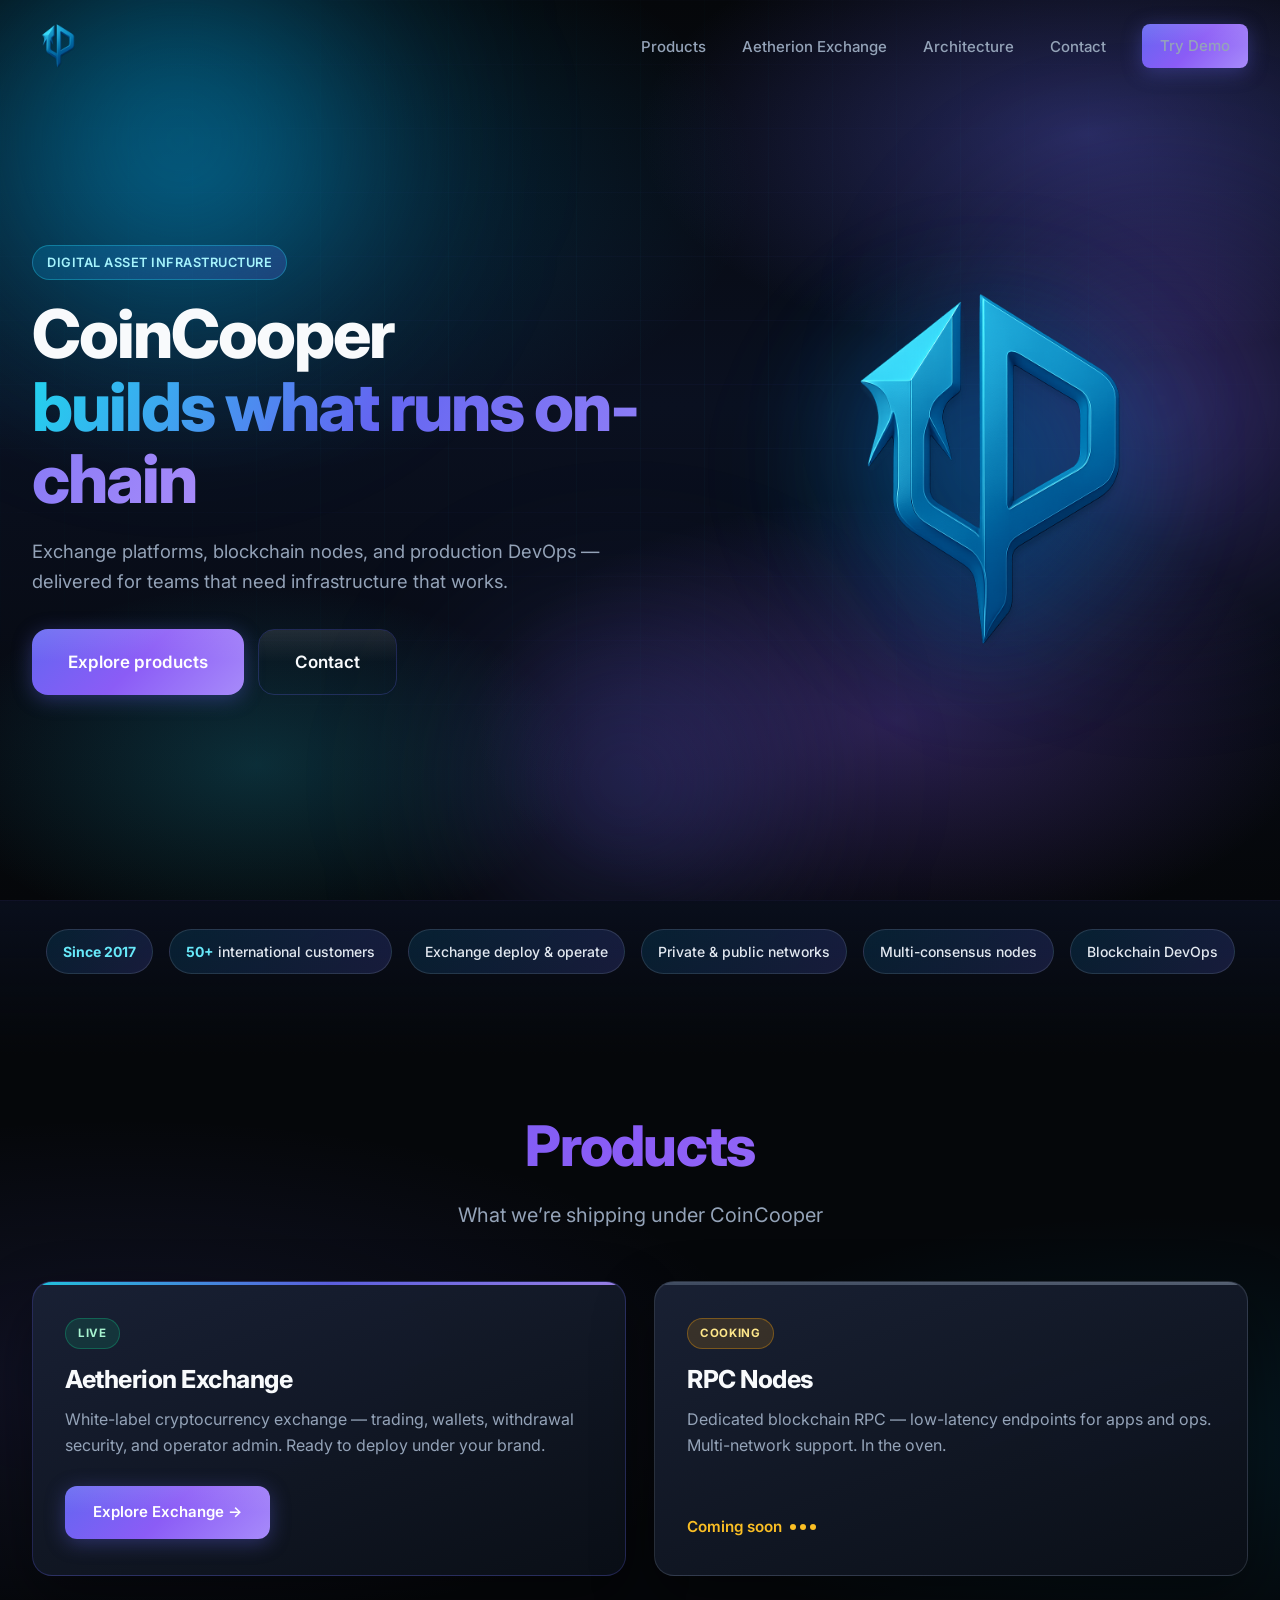
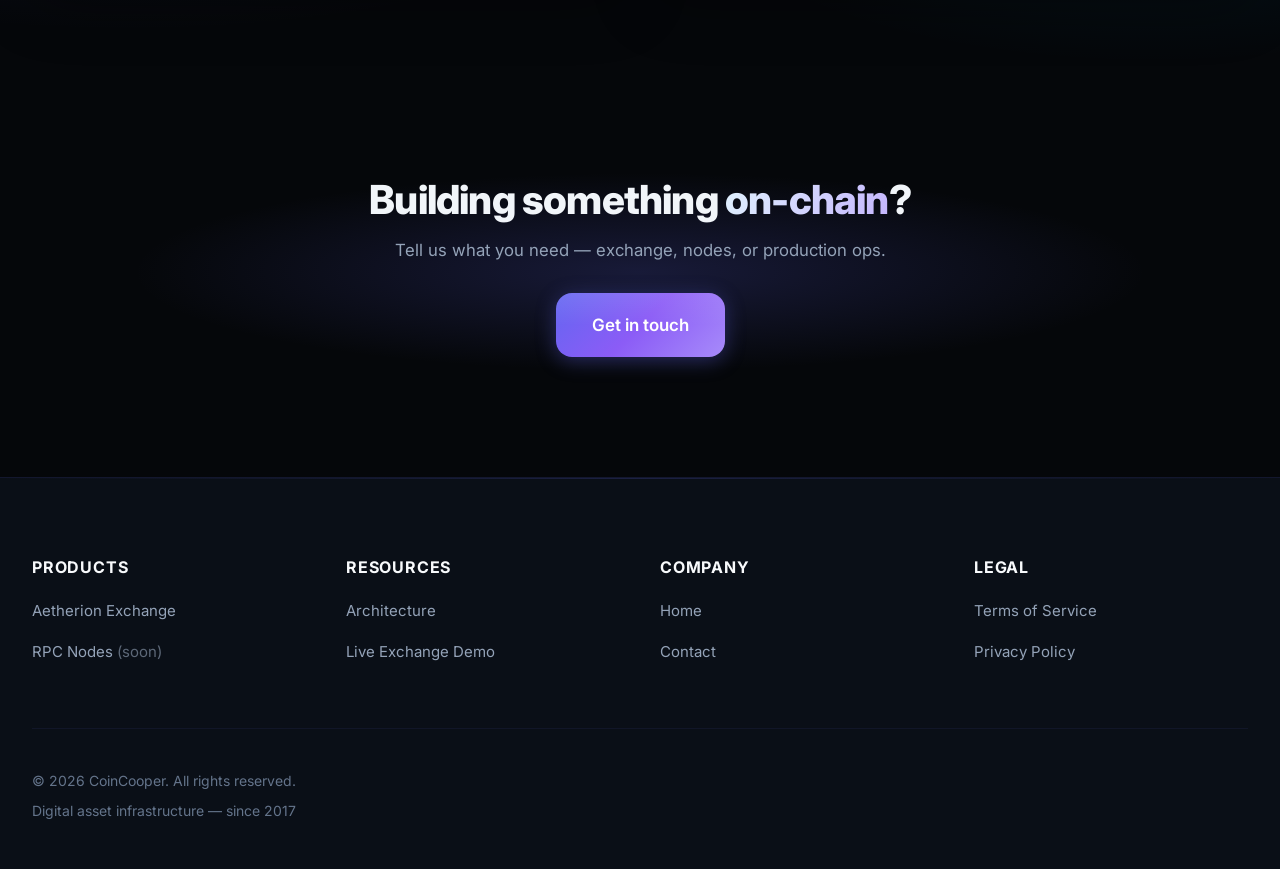
==== commit 18dd87bd: "Update home page styles and structure by modifying CSS links and enhancing the contact section with " ====
--- a/index.html
+++ b/index.html
@@ -31,10 +31,11 @@
     <link rel="stylesheet" href="css/variables.css">
     <link rel="stylesheet" href="css/global.css">
     <link rel="stylesheet" href="css/components.css">
-    <link rel="stylesheet" href="css/home.css?v=1">
+    <link rel="stylesheet" href="css/sections.css?v=4">
+    <link rel="stylesheet" href="css/home.css?v=2">
     <link rel="stylesheet" href="css/responsive.css">
 </head>
-<body>
+<body class="home-page">
     <nav class="nav" id="mainNav">
         <div class="container nav-container">
             <a href="index.html" class="nav-logo" aria-label="CoinCooper home">
@@ -143,7 +144,7 @@
 
     <section class="home-contact">
         <div class="container fade-up">
-            <h2>Building something on-chain?</h2>
+            <h2>Building something <span class="grad">on-chain</span>?</h2>
             <p>Tell us what you need — exchange, nodes, or production ops.</p>
             <a href="contact.html" class="btn btn-primary btn-lg">Get in touch</a>
         </div>
--- a/css/sections.css
+++ b/css/sections.css
@@ -0,0 +1,1195 @@
+/* ===== SECTIONS - BILLION DOLLAR SAAS ===== */
+
+/* ===== PROBLEM/SOLUTION SECTION ===== */
+.problem-solution {
+    background: var(--bg-secondary);
+    position: relative;
+    overflow: hidden;
+}
+
+.problem-solution::before {
+    content: '';
+    position: absolute;
+    top: 0;
+    left: 0;
+    right: 0;
+    height: 1px;
+    background: linear-gradient(90deg, transparent, rgba(99, 102, 241, 0.3), transparent);
+}
+
+.split-layout {
+    display: grid;
+    grid-template-columns: 1fr 1fr;
+    gap: 80px;
+    align-items: start;
+}
+
+.split-left h2 {
+    font-size: clamp(1.75rem, 3vw, 2.5rem);
+    font-weight: 800;
+    margin-bottom: 32px;
+    color: var(--text-primary);
+    letter-spacing: -0.02em;
+}
+
+.problem-list {
+    display: flex;
+    flex-direction: column;
+    gap: 28px;
+    margin-top: 36px;
+}
+
+.problem-list li {
+    display: flex;
+    gap: 18px;
+    align-items: flex-start;
+}
+
+.problem-number {
+    flex-shrink: 0;
+    width: 44px;
+    height: 44px;
+    display: flex;
+    align-items: center;
+    justify-content: center;
+    background: rgba(239, 68, 68, 0.1);
+    border: 1px solid rgba(239, 68, 68, 0.25);
+    border-radius: var(--radius-md);
+    font-weight: 700;
+    color: #ef4444;
+    font-size: 1rem;
+}
+
+.problem-list strong {
+    display: block;
+    color: var(--text-primary);
+    margin-bottom: 6px;
+    font-size: 1.125rem;
+    font-weight: 600;
+}
+
+.problem-list p {
+    color: var(--text-muted);
+    font-size: 0.9375rem;
+    line-height: 1.6;
+}
+
+/* Solution Card */
+.solution-card {
+    background: linear-gradient(135deg, rgba(26, 34, 54, 0.8) 0%, rgba(17, 25, 39, 0.7) 100%);
+    backdrop-filter: blur(20px);
+    border: 1px solid rgba(99, 102, 241, 0.15);
+    border-radius: var(--radius-2xl);
+    padding: 44px;
+    position: sticky;
+    top: 120px;
+    transition: all 0.4s ease;
+}
+
+.solution-card:hover {
+    border-color: rgba(99, 102, 241, 0.25);
+    box-shadow: 0 20px 60px rgba(0, 0, 0, 0.3), 0 0 40px rgba(99, 102, 241, 0.1);
+}
+
+.solution-card h3 {
+    font-size: 1.75rem;
+    font-weight: 800;
+    margin-bottom: 32px;
+    background: var(--accent-gradient);
+    -webkit-background-clip: text;
+    -webkit-text-fill-color: transparent;
+    background-clip: text;
+    letter-spacing: -0.02em;
+}
+
+.solution-list {
+    display: flex;
+    flex-direction: column;
+    gap: 18px;
+    margin-bottom: 36px;
+}
+
+.check-item {
+    display: flex;
+    align-items: center;
+    gap: 14px;
+    color: var(--text-secondary);
+    font-size: 1rem;
+    line-height: 1.5;
+}
+
+.check-item::before {
+    content: '';
+    flex-shrink: 0;
+    width: 22px;
+    height: 22px;
+    display: flex;
+    align-items: center;
+    justify-content: center;
+    background: linear-gradient(135deg, rgba(16, 185, 129, 0.2) 0%, rgba(16, 185, 129, 0.1) 100%);
+    border: 1px solid rgba(16, 185, 129, 0.35);
+    border-radius: var(--radius-xs);
+    color: var(--success);
+    font-weight: 700;
+    background-image: url("data:image/svg+xml,%3Csvg xmlns='http://www.w3.org/2000/svg' viewBox='0 0 24 24' fill='none' stroke='%2310b981' stroke-width='3' stroke-linecap='round' stroke-linejoin='round'%3E%3Cpolyline points='20 6 9 17 4 12'%3E%3C/polyline%3E%3C/svg%3E");
+    background-size: 14px;
+    background-repeat: no-repeat;
+    background-position: center;
+}
+
+.solution-cta {
+    padding-top: 32px;
+    border-top: 1px solid rgba(99, 102, 241, 0.1);
+}
+
+/* ===== ARCHITECTURE SECTION ===== */
+.architecture-section {
+    background: var(--bg-primary);
+    position: relative;
+}
+
+.architecture-diagram {
+    background: linear-gradient(135deg, rgba(26, 34, 54, 0.5) 0%, rgba(17, 25, 39, 0.3) 100%);
+    border: 1px solid rgba(99, 102, 241, 0.1);
+    border-radius: var(--radius-2xl);
+    padding: 56px;
+    margin-bottom: 64px;
+    position: relative;
+    overflow: hidden;
+}
+
+.architecture-diagram::before {
+    content: '';
+    position: absolute;
+    inset: 0;
+    background: radial-gradient(ellipse at center, rgba(99, 102, 241, 0.05) 0%, transparent 70%);
+    pointer-events: none;
+}
+
+.arch-layer {
+    display: flex;
+    justify-content: center;
+    gap: 20px;
+    margin-bottom: 36px;
+    flex-wrap: wrap;
+    position: relative;
+    z-index: 1;
+}
+
+.arch-layer:last-child {
+    margin-bottom: 0;
+}
+
+.arch-node {
+    padding: 18px 28px;
+    border-radius: var(--radius-lg);
+    text-align: center;
+    min-width: 150px;
+    transition: all 0.3s cubic-bezier(0.16, 1, 0.3, 1);
+    position: relative;
+}
+
+.arch-node.gateway {
+    background: linear-gradient(135deg, rgba(99, 102, 241, 0.25) 0%, rgba(139, 92, 246, 0.15) 100%);
+    border: 2px solid rgba(99, 102, 241, 0.4);
+}
+
+.arch-node.service {
+    background: linear-gradient(135deg, rgba(26, 34, 54, 0.9) 0%, rgba(17, 25, 39, 0.8) 100%);
+    border: 1px solid rgba(99, 102, 241, 0.15);
+}
+
+.arch-node.kafka {
+    background: linear-gradient(135deg, rgba(139, 92, 246, 0.25) 0%, rgba(167, 139, 250, 0.15) 100%);
+    border: 2px solid rgba(139, 92, 246, 0.4);
+}
+
+.arch-node:hover {
+    transform: translateY(-6px);
+    box-shadow: 0 15px 40px rgba(99, 102, 241, 0.2);
+}
+
+.arch-node strong {
+    display: block;
+    font-size: 0.9375rem;
+    font-weight: 700;
+    color: var(--text-primary);
+    margin-bottom: 6px;
+    letter-spacing: 0.02em;
+}
+
+.arch-node span {
+    font-size: 0.75rem;
+    color: var(--text-muted);
+    font-family: var(--font-mono);
+}
+
+/* Services Grid */
+.services-grid {
+    display: grid;
+    grid-template-columns: repeat(auto-fit, minmax(340px, 1fr));
+    gap: 24px;
+}
+
+/* ===== TECH STACK SECTION ===== */
+.tech-stack {
+    background: var(--bg-secondary);
+    position: relative;
+}
+
+.tech-stack::before {
+    content: '';
+    position: absolute;
+    top: 0;
+    left: 0;
+    right: 0;
+    height: 1px;
+    background: linear-gradient(90deg, transparent, rgba(99, 102, 241, 0.3), transparent);
+}
+
+.tech-categories {
+    display: grid;
+    grid-template-columns: repeat(auto-fit, minmax(280px, 1fr));
+    gap: 40px;
+}
+
+.tech-category {
+    padding: 32px;
+    background: linear-gradient(135deg, rgba(26, 34, 54, 0.5) 0%, rgba(17, 25, 39, 0.3) 100%);
+    border: 1px solid rgba(99, 102, 241, 0.1);
+    border-radius: var(--radius-xl);
+    transition: all 0.3s ease;
+}
+
+.tech-category:hover {
+    border-color: rgba(99, 102, 241, 0.2);
+    transform: translateY(-4px);
+}
+
+.tech-category h3 {
+    font-size: 1.375rem;
+    font-weight: 700;
+    margin-bottom: 20px;
+    color: var(--accent-primary);
+    display: flex;
+    align-items: center;
+    gap: 10px;
+}
+
+.tech-category h3::before {
+    content: '';
+    width: 10px;
+    height: 10px;
+    background: var(--accent-gradient);
+    border-radius: 50%;
+}
+
+/* ===== SECURITY SECTION ===== */
+.security-section {
+    background: var(--bg-primary);
+    position: relative;
+    overflow: hidden;
+}
+
+.security-section::before {
+    content: '';
+    position: absolute;
+    top: 50%;
+    left: 50%;
+    transform: translate(-50%, -50%);
+    width: 800px;
+    height: 800px;
+    background: radial-gradient(circle, rgba(99, 102, 241, 0.08) 0%, transparent 70%);
+    pointer-events: none;
+}
+
+.security-visual {
+    position: relative;
+}
+
+/* Security Shield Visual */
+.security-shield {
+    display: none;
+}
+
+.shield-layer {
+    position: absolute;
+}
+
+/* Security Features Grid - New Design */
+.security-features-grid {
+    display: grid;
+    grid-template-columns: repeat(3, 1fr);
+    gap: 24px;
+    position: relative;
+    z-index: 1;
+}
+
+.security-feature-card {
+    background: linear-gradient(135deg, rgba(26, 34, 54, 0.7) 0%, rgba(17, 25, 39, 0.5) 100%);
+    border: 1px solid rgba(99, 102, 241, 0.1);
+    border-radius: var(--radius-xl);
+    padding: 32px;
+    position: relative;
+    overflow: hidden;
+    transition: all 0.4s cubic-bezier(0.16, 1, 0.3, 1);
+}
+
+.security-feature-card::before {
+    content: '';
+    position: absolute;
+    top: 0;
+    left: 0;
+    right: 0;
+    height: 3px;
+    background: var(--accent-gradient);
+    opacity: 0;
+    transition: opacity 0.3s ease;
+}
+
+.security-feature-card:hover {
+    border-color: rgba(99, 102, 241, 0.3);
+    transform: translateY(-8px);
+    box-shadow: 0 25px 60px rgba(0, 0, 0, 0.3), 0 0 40px rgba(99, 102, 241, 0.15);
+}
+
+.security-feature-card:hover::before {
+    opacity: 1;
+}
+
+.feature-glow {
+    position: absolute;
+    top: -50%;
+    left: -50%;
+    width: 200%;
+    height: 200%;
+    background: radial-gradient(circle, rgba(99, 102, 241, 0.1) 0%, transparent 50%);
+    opacity: 0;
+    transition: opacity 0.4s ease;
+    pointer-events: none;
+}
+
+.security-feature-card:hover .feature-glow {
+    opacity: 1;
+}
+
+.feature-icon-lg {
+    font-size: 2.5rem;
+    margin-bottom: 20px;
+    display: block;
+    position: relative;
+}
+
+.security-feature-card h3 {
+    font-size: 1.25rem;
+    font-weight: 700;
+    margin-bottom: 12px;
+    color: var(--text-primary);
+    position: relative;
+}
+
+.security-feature-card p {
+    color: var(--text-secondary);
+    line-height: 1.7;
+    font-size: 0.9375rem;
+    position: relative;
+    margin-bottom: 20px;
+}
+
+.feature-tag {
+    display: inline-block;
+    padding: 6px 14px;
+    background: rgba(99, 102, 241, 0.1);
+    border: 1px solid rgba(99, 102, 241, 0.2);
+    border-radius: var(--radius-full);
+    font-size: 0.75rem;
+    font-weight: 600;
+    color: var(--accent-primary);
+    text-transform: uppercase;
+    letter-spacing: 0.05em;
+    position: relative;
+}
+
+/* Responsive */
+@media (max-width: 1024px) {
+    .security-features-grid {
+        grid-template-columns: repeat(2, 1fr);
+    }
+}
+
+@media (max-width: 640px) {
+    .security-features-grid {
+        grid-template-columns: 1fr;
+    }
+}
+
+/* ===== WHITE-LABEL SECTION ===== */
+.white-label-section {
+    background: var(--bg-secondary);
+    position: relative;
+}
+
+.customization-grid {
+    display: grid;
+    grid-template-columns: repeat(auto-fit, minmax(300px, 1fr));
+    gap: 32px;
+}
+
+.customization-item {
+    padding: 32px;
+    background: linear-gradient(135deg, rgba(26, 34, 54, 0.5) 0%, rgba(17, 25, 39, 0.3) 100%);
+    border: 1px solid rgba(99, 102, 241, 0.1);
+    border-radius: var(--radius-xl);
+    text-align: center;
+    transition: all 0.4s cubic-bezier(0.16, 1, 0.3, 1);
+}
+
+.customization-item:hover {
+    border-color: rgba(99, 102, 241, 0.2);
+    box-shadow: 0 0 30px rgba(99, 102, 241, 0.1);
+    transform: translateY(-4px);
+}
+
+.customization-item svg {
+    margin: 0 auto 20px;
+    color: var(--accent-primary);
+    width: 48px;
+    height: 48px;
+}
+
+.customization-item h3 {
+    font-size: 1.25rem;
+    font-weight: 700;
+    margin-bottom: 10px;
+    color: var(--text-primary);
+}
+
+.customization-item p {
+    color: var(--text-secondary);
+    font-size: 0.9375rem;
+}
+
+/* ===== RPC SECTION ===== */
+.rpc-section {
+    background: var(--bg-primary);
+    position: relative;
+    overflow: hidden;
+}
+
+.rpc-intro {
+    text-align: center;
+    max-width: 800px;
+    margin: 0 auto 64px;
+}
+
+.rpc-description {
+    font-size: 1.25rem;
+    color: var(--text-secondary);
+    line-height: 1.75;
+}
+
+.rpc-features {
+    display: grid;
+    grid-template-columns: repeat(auto-fit, minmax(280px, 1fr));
+    gap: 32px;
+    margin-bottom: 64px;
+}
+
+.rpc-feature {
+    padding: 32px;
+    background: linear-gradient(135deg, rgba(26, 34, 54, 0.5) 0%, rgba(17, 25, 39, 0.3) 100%);
+    border: 1px solid rgba(99, 102, 241, 0.1);
+    border-radius: var(--radius-xl);
+    text-align: center;
+    transition: all 0.3s ease;
+}
+
+.rpc-feature:hover {
+    border-color: rgba(99, 102, 241, 0.2);
+    transform: translateY(-4px);
+}
+
+.rpc-icon {
+    font-size: 2.75rem;
+    margin-bottom: 18px;
+    display: block;
+}
+
+.rpc-feature h3 {
+    font-size: 1.25rem;
+    font-weight: 700;
+    margin-bottom: 10px;
+    color: var(--text-primary);
+}
+
+.rpc-feature p {
+    color: var(--text-secondary);
+    font-size: 0.9375rem;
+}
+
+/* Chains Marquee */
+.chains-marquee {
+    margin-bottom: 64px;
+}
+
+.chains-marquee h3 {
+    text-align: center;
+    font-size: 1.5rem;
+    font-weight: 700;
+    margin-bottom: 36px;
+    color: var(--accent-primary);
+}
+
+.marquee {
+    overflow: hidden;
+    position: relative;
+    padding: 20px 0;
+}
+
+.marquee::before,
+.marquee::after {
+    content: '';
+    position: absolute;
+    top: 0;
+    bottom: 0;
+    width: 200px;
+    z-index: 2;
+    pointer-events: none;
+}
+
+.marquee::before {
+    left: 0;
+    background: linear-gradient(90deg, var(--bg-primary), transparent);
+}
+
+.marquee::after {
+    right: 0;
+    background: linear-gradient(270deg, var(--bg-primary), transparent);
+}
+
+.marquee-content {
+    display: flex;
+    gap: 16px;
+    animation: marquee 40s linear infinite;
+    width: max-content;
+}
+
+@keyframes marquee {
+    0% { transform: translateX(0); }
+    100% { transform: translateX(-50%); }
+}
+
+/* ===== STATS SECTION ===== */
+.stats-section {
+    background: var(--bg-secondary);
+    position: relative;
+}
+
+.stats-section::before {
+    content: '';
+    position: absolute;
+    top: 0;
+    left: 0;
+    right: 0;
+    height: 1px;
+    background: linear-gradient(90deg, transparent, rgba(99, 102, 241, 0.3), transparent);
+}
+
+.stats-grid {
+    display: grid;
+    grid-template-columns: repeat(auto-fit, minmax(200px, 1fr));
+    gap: 24px;
+}
+
+/* ===== COMPARISON TABLE ===== */
+.comparison-section {
+    background: var(--bg-primary);
+    position: relative;
+}
+
+.comparison-table-wrapper {
+    overflow-x: auto;
+    border-radius: var(--radius-xl);
+    border: 1px solid rgba(99, 102, 241, 0.1);
+}
+
+.comparison-table {
+    width: 100%;
+    border-collapse: collapse;
+    background: linear-gradient(135deg, rgba(26, 34, 54, 0.6) 0%, rgba(17, 25, 39, 0.4) 100%);
+    min-width: 700px;
+}
+
+.comparison-table th,
+.comparison-table td {
+    padding: 20px 24px;
+    text-align: left;
+    border-bottom: 1px solid rgba(99, 102, 241, 0.08);
+}
+
+.comparison-table th {
+    background: rgba(10, 14, 23, 0.8);
+    font-weight: 700;
+    color: var(--text-primary);
+    font-size: 0.9375rem;
+    text-transform: uppercase;
+    letter-spacing: 0.05em;
+}
+
+.comparison-table th.highlight {
+    background: linear-gradient(180deg, rgba(99, 102, 241, 0.2) 0%, rgba(99, 102, 241, 0.1) 100%);
+    color: var(--accent-primary);
+}
+
+.comparison-table td.highlight {
+    background: rgba(99, 102, 241, 0.05);
+    font-weight: 600;
+    color: var(--text-primary);
+}
+
+.comparison-table tr:last-child td {
+    border-bottom: none;
+}
+
+.comparison-table tr:hover td {
+    background: rgba(99, 102, 241, 0.03);
+}
+
+/* ===== PRICING SECTION ===== */
+.pricing-section {
+    background: var(--bg-secondary);
+    position: relative;
+    overflow: hidden;
+}
+
+.pricing-section::before {
+    content: '';
+    position: absolute;
+    inset: 0;
+    background: radial-gradient(ellipse at center top, rgba(99, 102, 241, 0.05) 0%, transparent 60%);
+    pointer-events: none;
+}
+
+.pricing-grid {
+    display: grid;
+    grid-template-columns: repeat(auto-fit, minmax(320px, 1fr));
+    gap: 32px;
+    filter: blur(5px);
+    opacity: 0.4;
+    pointer-events: none;
+}
+
+.pricing-card {
+    background: linear-gradient(135deg, rgba(26, 34, 54, 0.7) 0%, rgba(17, 25, 39, 0.5) 100%);
+    backdrop-filter: blur(16px);
+    border: 1px solid rgba(99, 102, 241, 0.12);
+    border-radius: var(--radius-2xl);
+    padding: 44px;
+    position: relative;
+    transition: all 0.3s ease;
+}
+
+.pricing-card.featured {
+    border-color: rgba(99, 102, 241, 0.3);
+    transform: scale(1.02);
+}
+
+.pricing-badge {
+    position: absolute;
+    top: -14px;
+    left: 50%;
+    transform: translateX(-50%);
+    background: var(--accent-gradient);
+    padding: 6px 20px;
+    border-radius: var(--radius-full);
+    font-size: 0.75rem;
+    font-weight: 700;
+    color: white;
+    text-transform: uppercase;
+    letter-spacing: 0.05em;
+}
+
+.pricing-tier {
+    font-size: 1.75rem;
+    font-weight: 800;
+    margin-bottom: 10px;
+    color: var(--text-primary);
+    letter-spacing: -0.02em;
+}
+
+.pricing-description {
+    color: var(--text-secondary);
+    margin-bottom: 28px;
+    font-size: 0.9375rem;
+}
+
+.pricing-features {
+    display: flex;
+    flex-direction: column;
+    gap: 14px;
+}
+
+.pricing-feature {
+    color: var(--text-secondary);
+    font-size: 0.9375rem;
+    display: flex;
+    align-items: center;
+    gap: 10px;
+}
+
+.pricing-feature::before {
+    content: '✓';
+    color: var(--success);
+    font-weight: 700;
+}
+
+/* Pricing Overlay */
+.pricing-overlay {
+    position: absolute;
+    inset: 0;
+    display: flex;
+    align-items: center;
+    justify-content: center;
+    z-index: 10;
+    padding: 40px;
+}
+
+.pricing-coming-soon {
+    background: linear-gradient(135deg, rgba(26, 34, 54, 0.95) 0%, rgba(10, 14, 23, 0.98) 100%);
+    backdrop-filter: blur(24px);
+    border: 2px solid rgba(99, 102, 241, 0.3);
+    border-radius: var(--radius-2xl);
+    padding: 56px;
+    text-align: center;
+    max-width: 600px;
+    box-shadow: 
+        0 30px 80px rgba(0, 0, 0, 0.5),
+        0 0 60px rgba(99, 102, 241, 0.15);
+    position: relative;
+    overflow: hidden;
+}
+
+.pricing-coming-soon::before {
+    content: '';
+    position: absolute;
+    inset: 0;
+    background: radial-gradient(ellipse at center, rgba(99, 102, 241, 0.08) 0%, transparent 60%);
+    pointer-events: none;
+}
+
+.pricing-coming-soon h3 {
+    font-size: 2rem;
+    font-weight: 800;
+    margin-bottom: 18px;
+    background: var(--accent-gradient);
+    -webkit-background-clip: text;
+    -webkit-text-fill-color: transparent;
+    background-clip: text;
+    letter-spacing: -0.02em;
+}
+
+.pricing-coming-soon p {
+    color: var(--text-secondary);
+    margin-bottom: 36px;
+    line-height: 1.7;
+    font-size: 1.0625rem;
+}
+
+.waitlist-form {
+    display: flex;
+    gap: 14px;
+    max-width: 440px;
+    margin: 0 auto;
+}
+
+.waitlist-form input {
+    flex: 1;
+    padding: 14px 20px;
+    background: rgba(10, 14, 23, 0.8);
+    border: 1px solid rgba(99, 102, 241, 0.2);
+    border-radius: var(--radius-md);
+    color: var(--text-primary);
+    font-size: 1rem;
+    transition: all 0.2s ease;
+}
+
+.waitlist-form input:focus {
+    outline: none;
+    border-color: var(--accent-primary);
+    box-shadow: 0 0 20px rgba(99, 102, 241, 0.2);
+}
+
+.waitlist-form input::placeholder {
+    color: var(--text-muted);
+}
+
+.waitlist-note {
+    margin-top: 20px;
+    font-size: 0.875rem;
+    color: var(--text-muted);
+}
+
+.waitlist-note a {
+    color: var(--accent-primary);
+    text-decoration: underline;
+}
+
+.waitlist-note a:hover {
+    color: var(--accent-secondary);
+}
+
+/* Waitlist Success Message */
+.waitlist-success {
+    text-align: center;
+    padding: 40px 20px;
+    background: linear-gradient(135deg, rgba(16, 185, 129, 0.1) 0%, rgba(99, 102, 241, 0.1) 100%);
+    border: 1px solid rgba(16, 185, 129, 0.3);
+    border-radius: var(--radius-xl);
+    margin-top: 24px;
+}
+
+.waitlist-success .success-icon {
+    width: 60px;
+    height: 60px;
+    background: var(--accent-gradient);
+    border-radius: 50%;
+    display: flex;
+    align-items: center;
+    justify-content: center;
+    font-size: 1.5rem;
+    color: white;
+    margin: 0 auto 20px;
+    box-shadow: 0 0 30px rgba(16, 185, 129, 0.3);
+}
+
+.waitlist-success h4 {
+    font-size: 1.5rem;
+    font-weight: 700;
+    color: var(--text-primary);
+    margin-bottom: 8px;
+}
+
+.waitlist-success p {
+    color: var(--text-secondary);
+    font-size: 0.9375rem;
+}
+
+/* ===== CTA SECTION ===== */
+.cta-section {
+    background: var(--accent-gradient);
+    padding: 120px 0;
+    position: relative;
+    overflow: hidden;
+}
+
+.cta-section::before {
+    content: '';
+    position: absolute;
+    inset: 0;
+    background: radial-gradient(ellipse at center, rgba(255,255,255,0.1) 0%, transparent 60%);
+    pointer-events: none;
+}
+
+.cta-content {
+    text-align: center;
+    position: relative;
+    z-index: 1;
+}
+
+.cta-content h2 {
+    font-size: clamp(2rem, 5vw, 3.5rem);
+    font-weight: 850;
+    color: white;
+    margin-bottom: 20px;
+    letter-spacing: -0.03em;
+}
+
+.cta-content p {
+    font-size: 1.25rem;
+    color: rgba(255, 255, 255, 0.9);
+    margin-bottom: 44px;
+    max-width: 500px;
+    margin-left: auto;
+    margin-right: auto;
+}
+
+.cta-buttons {
+    display: flex;
+    gap: 18px;
+    justify-content: center;
+    flex-wrap: wrap;
+}
+
+.cta-section .btn-primary {
+    background: white;
+    color: var(--accent-primary);
+    box-shadow: 0 8px 30px rgba(0, 0, 0, 0.2);
+}
+
+.cta-section .btn-primary:hover {
+    box-shadow: 0 12px 40px rgba(0, 0, 0, 0.3);
+    transform: translateY(-2px);
+}
+
+.cta-section .btn-ghost {
+    border-color: rgba(255, 255, 255, 0.4);
+    color: white;
+    background: rgba(255, 255, 255, 0.1);
+}
+
+.cta-section .btn-ghost:hover {
+    background: rgba(255, 255, 255, 0.2);
+    border-color: white;
+}
+
+/* ===== FOOTER ===== */
+.footer {
+    background: var(--bg-secondary);
+    padding: 80px 0 40px;
+    border-top: 1px solid rgba(99, 102, 241, 0.1);
+    position: relative;
+}
+
+.footer::before {
+    content: '';
+    position: absolute;
+    top: 0;
+    left: 0;
+    right: 0;
+    height: 1px;
+    background: linear-gradient(90deg, transparent, rgba(99, 102, 241, 0.2), transparent);
+}
+
+.footer-grid {
+    display: grid;
+    grid-template-columns: repeat(auto-fit, minmax(200px, 1fr));
+    gap: 48px;
+    margin-bottom: 64px;
+}
+
+.footer-col h4 {
+    font-size: 1rem;
+    font-weight: 700;
+    margin-bottom: 20px;
+    color: var(--text-primary);
+    text-transform: uppercase;
+    letter-spacing: 0.05em;
+}
+
+.footer-col ul {
+    display: flex;
+    flex-direction: column;
+    gap: 14px;
+    list-style: none;
+}
+
+.footer-col a {
+    color: var(--text-secondary);
+    font-size: 0.9375rem;
+    transition: all 0.2s ease;
+}
+
+.footer-col a:hover {
+    color: var(--accent-primary);
+    transform: translateX(4px);
+}
+
+.footer-bottom {
+    padding-top: 40px;
+    border-top: 1px solid rgba(99, 102, 241, 0.08);
+    display: flex;
+    justify-content: space-between;
+    align-items: center;
+    flex-wrap: wrap;
+    gap: 24px;
+}
+
+.footer-social {
+    display: flex;
+    gap: 14px;
+}
+
+.footer-social a {
+    width: 44px;
+    height: 44px;
+    display: flex;
+    align-items: center;
+    justify-content: center;
+    background: rgba(99, 102, 241, 0.08);
+    border: 1px solid rgba(99, 102, 241, 0.12);
+    border-radius: var(--radius-md);
+    color: var(--text-secondary);
+    transition: all 0.25s ease;
+}
+
+.footer-social a:hover {
+    background: rgba(99, 102, 241, 0.2);
+    border-color: var(--accent-primary);
+    color: var(--accent-primary);
+    transform: translateY(-3px);
+}
+
+.footer-copyright {
+    text-align: right;
+}
+
+.footer-copyright p {
+    color: var(--text-muted);
+    font-size: 0.875rem;
+    margin-bottom: 6px;
+}
+
+.footer-tagline {
+    color: var(--text-secondary);
+    font-size: 0.875rem;
+}
+
+.footer-tagline a {
+    color: var(--accent-primary);
+    font-weight: 600;
+}
+
+.footer-tagline a:hover {
+    text-decoration: underline;
+}
+
+/* ===== RESPONSIVE ===== */
+@media (max-width: 1024px) {
+    .split-layout {
+        grid-template-columns: 1fr;
+        gap: 48px;
+    }
+    
+    .solution-card {
+        position: relative;
+        top: 0;
+    }
+}
+
+@media (max-width: 768px) {
+    .pricing-overlay {
+        position: relative;
+        background: var(--bg-secondary);
+    }
+    
+    .pricing-grid {
+        display: none;
+    }
+    
+    .waitlist-form {
+        flex-direction: column;
+    }
+    
+    .footer-grid {
+        grid-template-columns: repeat(2, 1fr);
+    }
+    
+    .footer-bottom {
+        flex-direction: column;
+        text-align: center;
+    }
+    
+    .footer-copyright {
+        text-align: center;
+    }
+}
+
+@media (max-width: 480px) {
+    .footer-grid {
+        grid-template-columns: 1fr;
+    }
+}
+
+/* ===== Withdrawal security ===== */
+.withdrawal-security .wl-steps {
+    display: grid;
+    grid-template-columns: repeat(4, minmax(0, 1fr));
+    gap: 16px;
+    width: 100%;
+    max-width: 920px;
+    margin: 28px auto;
+}
+
+.wl-step {
+    background: rgba(17, 25, 39, 0.85);
+    border: 1px solid rgba(148, 163, 184, 0.16);
+    border-radius: 14px;
+    padding: 22px 18px;
+    min-width: 0;
+}
+
+.wl-step-num {
+    display: block;
+    font-family: var(--font-mono);
+    font-size: 0.72rem;
+    letter-spacing: 0.08em;
+    color: #22d3ee;
+    margin-bottom: 10px;
+}
+
+.wl-step h3 {
+    margin: 0 0 8px;
+    font-size: 1rem;
+    color: var(--text-primary);
+}
+
+.wl-step p {
+    margin: 0;
+    font-size: 0.875rem;
+    line-height: 1.5;
+    color: var(--text-secondary);
+}
+
+@media (max-width: 900px) {
+    .withdrawal-security .wl-steps {
+        grid-template-columns: 1fr 1fr;
+    }
+}
+
+@media (max-width: 560px) {
+    .withdrawal-security .wl-steps {
+        grid-template-columns: 1fr;
+    }
+}
+
+/* ===== Hero screenshot ===== */
+.shot-card {
+    display: block;
+    width: 100%;
+    max-width: 920px;
+    margin: 0;
+    border-radius: 16px;
+    overflow: hidden;
+    background: #0b1220;
+    border: 1px solid rgba(148, 163, 184, 0.22);
+    box-shadow: 0 20px 50px rgba(0, 0, 0, 0.45);
+}
+
+.shot-card--hero {
+    max-width: 100%;
+    border-radius: 18px;
+    box-shadow:
+        0 40px 80px rgba(0, 0, 0, 0.55),
+        0 0 60px rgba(34, 211, 238, 0.06);
+}
+
+.shot-card img {
+    display: block;
+    width: 100%;
+    height: auto;
+}
+
+.live-demo-cta {
+    margin-top: 40px;
+    text-align: center;
+    padding: 28px 24px;
+    border-radius: 16px;
+    background: linear-gradient(135deg, rgba(34, 211, 238, 0.08), rgba(56, 189, 248, 0.04));
+    border: 1px solid rgba(148, 163, 184, 0.2);
+}
+
+.live-demo-cta p {
+    margin: 0 0 16px;
+    color: var(--text-secondary);
+    font-size: 1.05rem;
+}
--- a/css/home.css
+++ b/css/home.css
@@ -370,10 +370,44 @@
     font-size: clamp(1.8rem, 3.5vw, 2.5rem);
     font-weight: 800;
     margin: 0 0 12px;
+    color: #f1f5f9;
+    background: none;
+    -webkit-text-fill-color: unset;
+}
+
+.home-contact h2 .grad {
     background: linear-gradient(115deg, #e0f2fe, #c4b5fd);
     -webkit-background-clip: text;
     -webkit-text-fill-color: transparent;
     background-clip: text;
+}
+
+/* Home footer — solid 4-col layout */
+.home-page .footer-grid {
+    display: grid;
+    grid-template-columns: repeat(4, 1fr);
+    gap: 40px;
+    width: 100%;
+}
+
+.home-page .footer-bottom {
+    justify-content: flex-start;
+}
+
+.home-page .footer-copyright {
+    text-align: left;
+}
+
+@media (max-width: 900px) {
+    .home-page .footer-grid {
+        grid-template-columns: repeat(2, 1fr);
+    }
+}
+
+@media (max-width: 520px) {
+    .home-page .footer-grid {
+        grid-template-columns: 1fr;
+    }
 }
 
 .home-contact p {
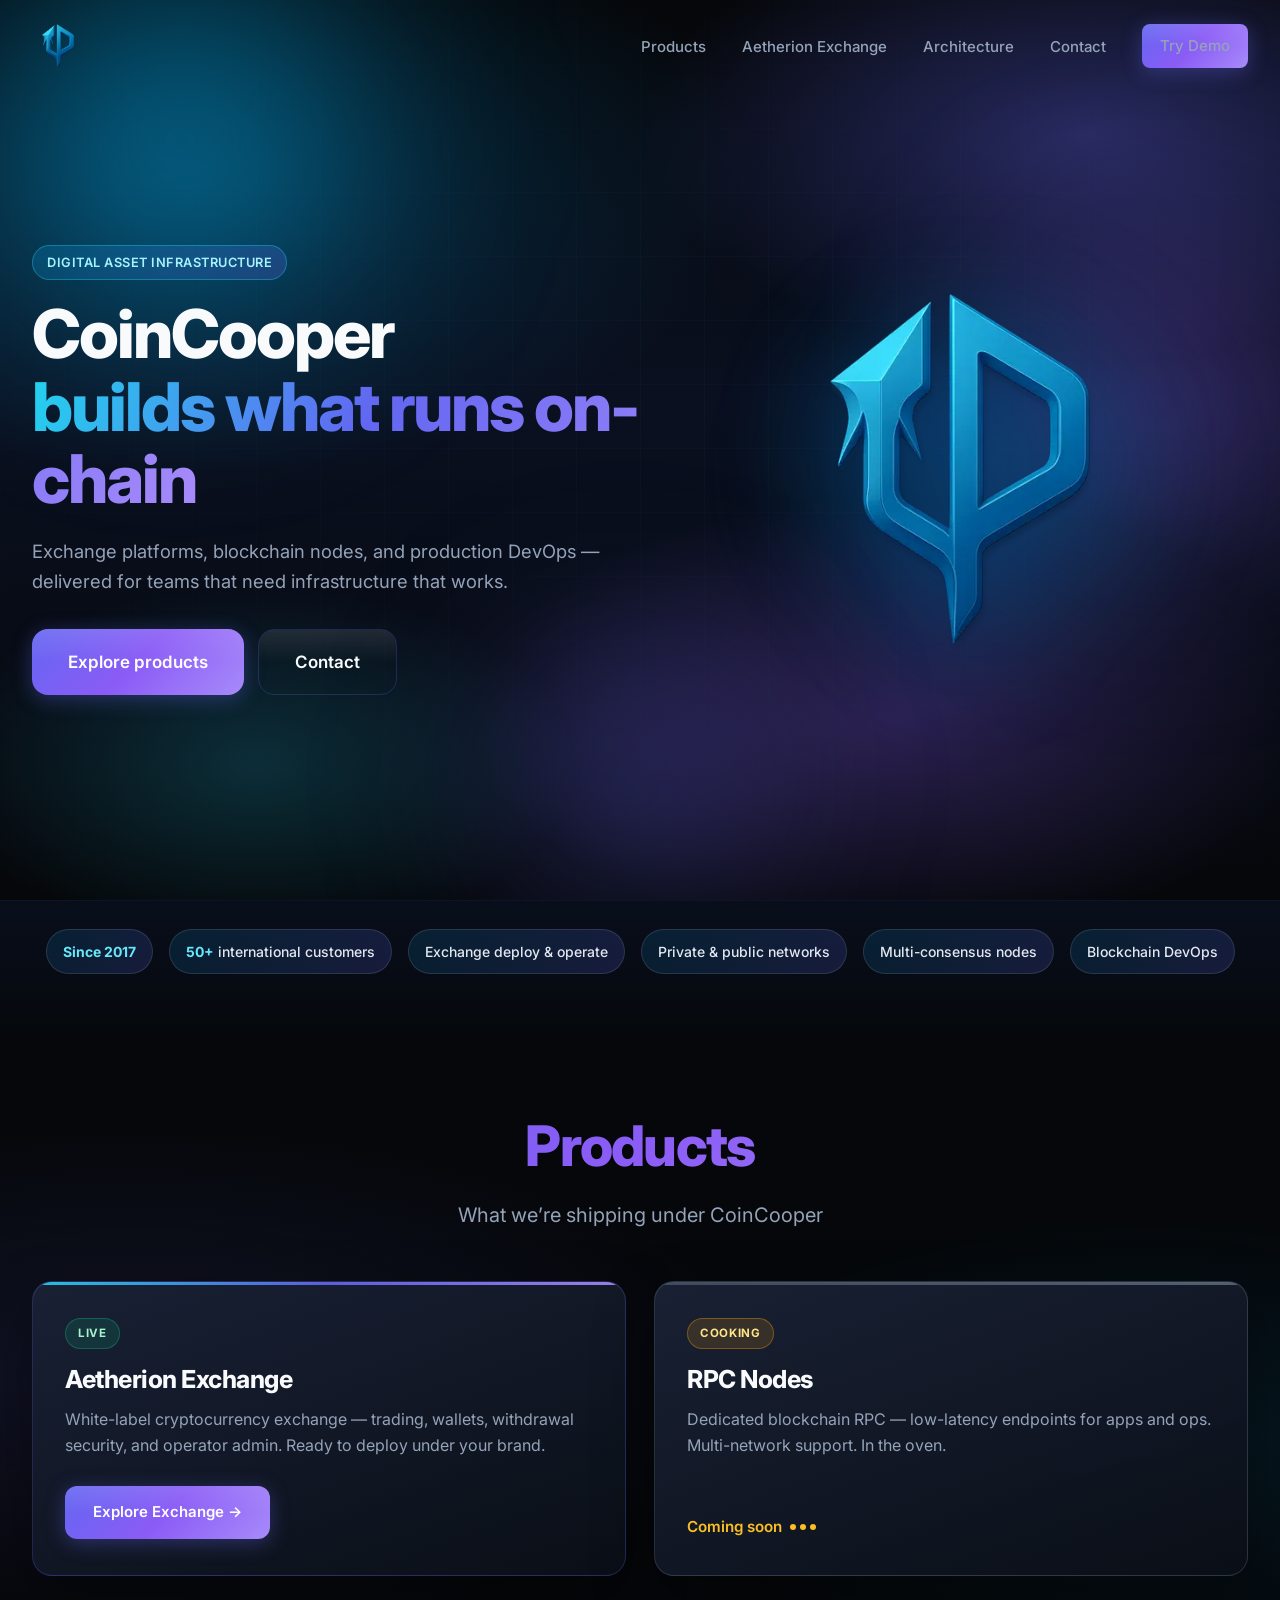
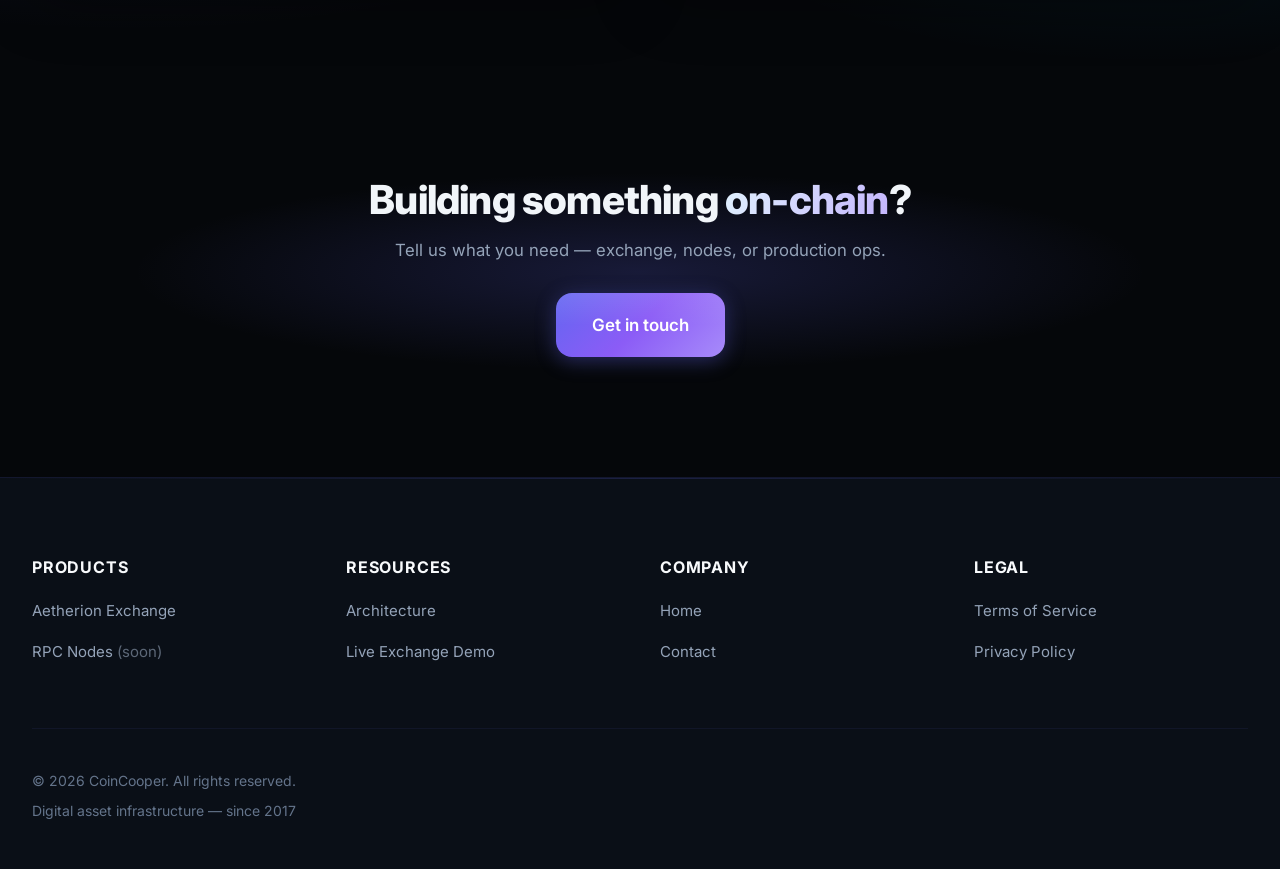
==== commit 64934c81: "Speed up mobile load: shrink assets and unblock first paint Replace the 1.5MB logo with sized WebP/P" ====
--- a/index.html
+++ b/index.html
@@ -10,7 +10,7 @@
     <meta property="og:description" content="Exchange platforms, blockchain nodes, and production infrastructure for digital asset businesses.">
     <meta property="og:type" content="website">
     <meta property="og:url" content="https://coincooper.com">
-    <meta property="og:image" content="https://coincooper.com/Coincooper-transparant.png">
+    <meta property="og:image" content="https://coincooper.com/assets/brand/og-image.jpg">
 
     <meta name="twitter:card" content="summary">
     <meta name="twitter:title" content="CoinCooper — Digital Asset Infrastructure">
@@ -22,24 +22,24 @@
     <link rel="apple-touch-icon" href="assets/favicon/apple-touch-icon.png">
     <link rel="manifest" href="site.webmanifest">
     <meta name="theme-color" content="#05070a">
+    <link rel="preload" as="image" href="assets/brand/logo-nav.webp" type="image/webp">
+    <link rel="preload" as="image" href="assets/brand/logo-hero.webp" type="image/webp">
 
     <link rel="preconnect" href="https://fonts.googleapis.com">
     <link rel="preconnect" href="https://fonts.gstatic.com" crossorigin>
-    <link href="https://fonts.googleapis.com/css2?family=Inter:wght@400;500;600;700;800;900&family=JetBrains+Mono:wght@400;500;600&display=swap" rel="stylesheet">
-
-    <link rel="stylesheet" href="css/reset.css">
-    <link rel="stylesheet" href="css/variables.css">
-    <link rel="stylesheet" href="css/global.css">
-    <link rel="stylesheet" href="css/components.css">
-    <link rel="stylesheet" href="css/sections.css?v=4">
-    <link rel="stylesheet" href="css/home.css?v=2">
-    <link rel="stylesheet" href="css/responsive.css">
+    <link rel="preload" href="https://fonts.googleapis.com/css2?family=Inter:wght@400;600;700&family=JetBrains+Mono:wght@400;500&display=swap" as="style" onload="this.onload=null;this.rel='stylesheet'">
+    <noscript><link rel="stylesheet" href="https://fonts.googleapis.com/css2?family=Inter:wght@400;600;700&family=JetBrains+Mono:wght@400;500&display=swap"></noscript>
+
+    <link rel="stylesheet" href="css/bundle-home.css?v=2">
 </head>
 <body class="home-page">
     <nav class="nav" id="mainNav">
         <div class="container nav-container">
             <a href="index.html" class="nav-logo" aria-label="CoinCooper home">
-                <img src="Coincooper-transparant.png" alt="CoinCooper" class="nav-logo-img">
+                <picture>
+                    <source type="image/webp" srcset="assets/brand/logo-nav.webp">
+                    <img src="assets/brand/logo-nav.png" alt="CoinCooper" class="nav-logo-img" width="160" height="160" decoding="async">
+                </picture>
             </a>
 
             <button class="nav-toggle" id="navToggle" aria-label="Toggle navigation">
@@ -67,7 +67,7 @@
         </div>
 
         <div class="container home-hero-inner">
-            <div class="home-hero-copy fade-up">
+            <div class="home-hero-copy">
                 <span class="home-kicker">Digital asset infrastructure</span>
                 <h1 class="home-title">
                     CoinCooper<br>
@@ -83,14 +83,19 @@
                 </div>
             </div>
 
-            <div class="home-hero-visual fade-up" aria-hidden="true">
-                <img
-                    src="Coincooper-transparant.png"
-                    alt=""
-                    class="home-hero-logo"
-                    width="420"
-                    height="420"
-                >
+            <div class="home-hero-visual" aria-hidden="true">
+                <picture>
+                    <source type="image/webp" srcset="assets/brand/logo-hero.webp">
+                    <img
+                        src="assets/brand/logo-hero.png"
+                        alt=""
+                        class="home-hero-logo"
+                        width="420"
+                        height="420"
+                        fetchpriority="high"
+                        decoding="async"
+                    >
+                </picture>
             </div>
         </div>
     </section>
@@ -191,8 +196,6 @@
         </div>
     </footer>
 
-    <script src="js/navigation.js"></script>
-    <script src="js/animations.js"></script>
-    <script src="js/main.js"></script>
+    <script src="js/site-core.js?v=2" defer></script>
 </body>
 </html>
--- a/css/bundle-home.css
+++ b/css/bundle-home.css
@@ -0,0 +1,3568 @@
+/* CSS Reset */
+*, *::before, *::after {
+    box-sizing: border-box;
+    margin: 0;
+    padding: 0;
+}
+
+html {
+    scroll-behavior: smooth;
+}
+
+body {
+    margin: 0;
+    padding: 0;
+    -webkit-font-smoothing: antialiased;
+    -moz-osx-font-smoothing: grayscale;
+}
+
+img, picture, video, canvas, svg {
+    display: block;
+    max-width: 100%;
+}
+
+input, button, textarea, select {
+    font: inherit;
+}
+
+p, h1, h2, h3, h4, h5, h6 {
+    overflow-wrap: break-word;
+}
+
+ul, ol {
+    list-style: none;
+}
+
+a {
+    text-decoration: none;
+    color: inherit;
+}
+
+button {
+    border: none;
+    background: none;
+    cursor: pointer;
+}
+
+@media (prefers-reduced-motion: reduce) {
+    *, *::before, *::after {
+        animation-duration: 0.01ms !important;
+        animation-iteration-count: 1 !important;
+        transition-duration: 0.01ms !important;
+        scroll-behavior: auto !important;
+    }
+}
+/* ===== BILLION-DOLLAR SAAS DESIGN SYSTEM ===== */
+
+/* CSS Variables - Enhanced Premium Theme */
+:root {
+    /* Core Colors */
+    --bg-primary: #05070a;
+    --bg-secondary: #0a0f17;
+    --bg-tertiary: #111927;
+    --bg-elevated: #1a2235;
+    
+    /* Accent Colors - Premium Indigo/Violet */
+    --accent-primary: #6366f1;
+    --accent-secondary: #8b5cf6;
+    --accent-tertiary: #a78bfa;
+    --accent-cyan: #22d3ee;
+    --accent-gradient: linear-gradient(135deg, #6366f1 0%, #8b5cf6 50%, #a78bfa 100%);
+    --accent-glow: linear-gradient(135deg, rgba(99, 102, 241, 0.4), rgba(139, 92, 246, 0.4));
+    
+    /* Status Colors */
+    --success: #10b981;
+    --success-muted: rgba(16, 185, 129, 0.15);
+    --warning: #f59e0b;
+    --warning-muted: rgba(245, 158, 11, 0.15);
+    --error: #ef4444;
+    --error-muted: rgba(239, 68, 68, 0.15);
+    
+    /* Text Colors */
+    --text-primary: #f8fafc;
+    --text-secondary: #94a3b8;
+    --text-muted: #64748b;
+    
+    /* Borders & Effects */
+    --border-subtle: rgba(99, 102, 241, 0.08);
+    --border-default: rgba(99, 102, 241, 0.15);
+    --border-strong: rgba(99, 102, 241, 0.3);
+    
+    /* Glow Effects */
+    --glow-sm: 0 0 20px rgba(99, 102, 241, 0.15);
+    --glow-md: 0 0 40px rgba(99, 102, 241, 0.2);
+    --glow-lg: 0 0 60px rgba(99, 102, 241, 0.25);
+    --glow-xl: 0 0 80px rgba(99, 102, 241, 0.3);
+    
+    /* Typography */
+    --font-primary: 'Inter', -apple-system, BlinkMacSystemFont, 'SF Pro Display', sans-serif;
+    --font-display: 'Inter', -apple-system, BlinkMacSystemFont, 'SF Pro Display', sans-serif;
+    --font-mono: 'JetBrains Mono', 'Fira Code', monospace;
+    
+    /* Spacing */
+    --container-width: 1400px;
+    --container-narrow: 900px;
+    --section-padding: 140px;
+    --section-padding-mobile: 80px;
+    
+    /* Transitions */
+    --transition-instant: 0.1s ease;
+    --transition-fast: 0.2s cubic-bezier(0.4, 0, 0.2, 1);
+    --transition-normal: 0.3s cubic-bezier(0.4, 0, 0.2, 1);
+    --transition-smooth: 0.4s cubic-bezier(0.16, 1, 0.3, 1);
+    --transition-bounce: 0.5s cubic-bezier(0.34, 1.56, 0.64, 1);
+    
+    /* Border Radius */
+    --radius-xs: 4px;
+    --radius-sm: 8px;
+    --radius-md: 12px;
+    --radius-lg: 16px;
+    --radius-xl: 24px;
+    --radius-2xl: 32px;
+    --radius-full: 9999px;
+    
+    /* Z-Index Scale */
+    --z-base: 0;
+    --z-dropdown: 100;
+    --z-sticky: 200;
+    --z-overlay: 300;
+    --z-modal: 400;
+    --z-toast: 500;
+}
+
+/* Dark Mode Default - No Light Mode */
+@media (prefers-color-scheme: light) {
+    :root {
+        /* Force dark theme - never switch to light */
+    }
+}
+
+/* Base Reset */
+*, *::before, *::after {
+    box-sizing: border-box;
+    margin: 0;
+    padding: 0;
+}
+
+html {
+    scroll-behavior: smooth;
+    -webkit-font-smoothing: antialiased;
+    -moz-osx-font-smoothing: grayscale;
+    text-rendering: optimizeLegibility;
+}
+
+body {
+    font-family: var(--font-primary);
+    background-color: var(--bg-primary);
+    color: var(--text-primary);
+    line-height: 1.6;
+    overflow-x: hidden;
+    min-height: 100vh;
+}
+
+/* ===== TYPOGRAPHY ===== */
+h1, h2, h3, h4, h5, h6 {
+    font-family: var(--font-display);
+    font-weight: 700;
+    line-height: 1.2;
+    letter-spacing: -0.02em;
+}
+
+h1 {
+    font-size: clamp(2.5rem, 6vw, 4.5rem);
+    font-weight: 800;
+    letter-spacing: -0.03em;
+}
+
+h2 {
+    font-size: clamp(2rem, 4vw, 3rem);
+    font-weight: 700;
+    letter-spacing: -0.02em;
+}
+
+h3 {
+    font-size: clamp(1.25rem, 2vw, 1.75rem);
+    font-weight: 600;
+}
+
+h4 {
+    font-size: 1.125rem;
+    font-weight: 600;
+}
+
+p {
+    color: var(--text-secondary);
+    line-height: 1.7;
+}
+
+a {
+    color: inherit;
+    text-decoration: none;
+    transition: color var(--transition-fast);
+}
+
+/* Gradient Text Utility */
+.gradient-text {
+    background: var(--accent-gradient);
+    -webkit-background-clip: text;
+    -webkit-text-fill-color: transparent;
+    background-clip: text;
+}
+
+/* ===== LAYOUT ===== */
+.container {
+    max-width: var(--container-width);
+    margin: 0 auto;
+    padding: 0 32px;
+}
+
+.container-narrow {
+    max-width: var(--container-narrow);
+    margin: 0 auto;
+    padding: 0 32px;
+}
+
+.section {
+    padding: var(--section-padding) 0;
+    position: relative;
+}
+
+.section-header {
+    text-align: center;
+    margin-bottom: 80px;
+}
+
+.section-header-left {
+    text-align: left;
+    margin-bottom: 60px;
+}
+
+.section-label {
+    display: inline-flex;
+    align-items: center;
+    gap: 8px;
+    font-size: 0.75rem;
+    font-weight: 600;
+    text-transform: uppercase;
+    letter-spacing: 0.1em;
+    color: var(--accent-primary);
+    margin-bottom: 16px;
+    padding: 6px 12px;
+    background: rgba(99, 102, 241, 0.1);
+    border-radius: var(--radius-full);
+    border: 1px solid var(--border-subtle);
+}
+
+.section-title {
+    font-size: clamp(2rem, 5vw, 3.5rem);
+    font-weight: 800;
+    line-height: 1.1;
+    margin-bottom: 20px;
+    background: var(--accent-gradient);
+    -webkit-background-clip: text;
+    -webkit-text-fill-color: transparent;
+    background-clip: text;
+}
+
+.section-subtitle {
+    font-size: clamp(1rem, 2vw, 1.25rem);
+    color: var(--text-secondary);
+    max-width: 640px;
+    margin: 0 auto;
+    line-height: 1.7;
+}
+
+.section-subtitle-left {
+    margin: 0;
+    max-width: 560px;
+}
+
+/* ===== PREMIUM BACKGROUND EFFECTS ===== */
+
+/* Animated Grid Pattern */
+.grid-bg {
+    position: absolute;
+    inset: 0;
+    background-image: 
+        linear-gradient(rgba(99, 102, 241, 0.03) 1px, transparent 1px),
+        linear-gradient(90deg, rgba(99, 102, 241, 0.03) 1px, transparent 1px);
+    background-size: 60px 60px;
+    pointer-events: none;
+    mask-image: radial-gradient(ellipse at center, black 0%, transparent 70%);
+    -webkit-mask-image: radial-gradient(ellipse at center, black 0%, transparent 70%);
+}
+
+/* Gradient Orbs */
+.gradient-orb {
+    position: absolute;
+    border-radius: 50%;
+    filter: blur(100px);
+    opacity: 0.4;
+    pointer-events: none;
+    will-change: transform;
+}
+
+.orb-1 {
+    width: 600px;
+    height: 600px;
+    background: radial-gradient(circle, rgba(99, 102, 241, 0.5) 0%, transparent 70%);
+    top: -200px;
+    left: -100px;
+    animation: float-orb-1 25s ease-in-out infinite;
+}
+
+.orb-2 {
+    width: 500px;
+    height: 500px;
+    background: radial-gradient(circle, rgba(139, 92, 246, 0.5) 0%, transparent 70%);
+    top: 40%;
+    right: -150px;
+    animation: float-orb-2 30s ease-in-out infinite;
+    animation-delay: -5s;
+}
+
+.orb-3 {
+    width: 400px;
+    height: 400px;
+    background: radial-gradient(circle, rgba(34, 211, 238, 0.3) 0%, transparent 70%);
+    bottom: -100px;
+    left: 30%;
+    animation: float-orb-3 20s ease-in-out infinite;
+    animation-delay: -10s;
+}
+
+.orb-4 {
+    width: 300px;
+    height: 300px;
+    background: radial-gradient(circle, rgba(167, 139, 250, 0.4) 0%, transparent 70%);
+    top: 60%;
+    left: 10%;
+    animation: float-orb-4 22s ease-in-out infinite;
+    animation-delay: -15s;
+}
+
+@keyframes float-orb-1 {
+    0%, 100% { transform: translate(0, 0) scale(1); }
+    33% { transform: translate(50px, -40px) scale(1.1); }
+    66% { transform: translate(-30px, 30px) scale(0.95); }
+}
+
+@keyframes float-orb-2 {
+    0%, 100% { transform: translate(0, 0) scale(1); }
+    33% { transform: translate(-40px, 50px) scale(1.05); }
+    66% { transform: translate(30px, -20px) scale(0.9); }
+}
+
+@keyframes float-orb-3 {
+    0%, 100% { transform: translate(0, 0) scale(1); }
+    33% { transform: translate(30px, 30px) scale(1.15); }
+    66% { transform: translate(-20px, -40px) scale(0.85); }
+}
+
+@keyframes float-orb-4 {
+    0%, 100% { transform: translate(0, 0); }
+    33% { transform: translate(-30px, -30px); }
+    66% { transform: translate(40px, 20px); }
+}
+
+/* ===== GLASSMORPHISM CARDS ===== */
+.glass-card {
+    background: rgba(17, 25, 39, 0.6);
+    backdrop-filter: blur(20px);
+    -webkit-backdrop-filter: blur(20px);
+    border: 1px solid var(--border-subtle);
+    border-radius: var(--radius-xl);
+    transition: all var(--transition-smooth);
+    position: relative;
+    overflow: hidden;
+}
+
+.glass-card::before {
+    content: '';
+    position: absolute;
+    inset: 0;
+    background: linear-gradient(135deg, rgba(255,255,255,0.05) 0%, transparent 50%);
+    pointer-events: none;
+}
+
+.glass-card:hover {
+    border-color: var(--border-default);
+    box-shadow: var(--glow-md);
+    transform: translateY(-4px);
+}
+
+/* Premium Card with Gradient Border */
+.premium-card {
+    background: linear-gradient(var(--bg-tertiary), var(--bg-tertiary)) padding-box,
+                var(--accent-gradient) border-box;
+    border: 2px solid transparent;
+    border-radius: var(--radius-xl);
+    transition: all var(--transition-smooth);
+}
+
+.premium-card:hover {
+    transform: translateY(-6px);
+    box-shadow: var(--glow-lg);
+}
+
+/* ===== ANIMATIONS ===== */
+
+/* Fade Up / In — visible by default (mobile + no-JS safe) */
+.fade-up,
+.fade-in,
+.scale-in {
+    opacity: 1;
+    transform: none;
+    transition: opacity 0.55s ease, transform 0.55s ease;
+}
+
+@media (min-width: 769px) {
+    html.anim-ready .fade-up:not(.visible) {
+        opacity: 0;
+        transform: translateY(28px);
+    }
+    html.anim-ready .fade-up.visible {
+        opacity: 1;
+        transform: translateY(0);
+    }
+    html.anim-ready .fade-in:not(.visible) {
+        opacity: 0;
+    }
+    html.anim-ready .fade-in.visible {
+        opacity: 1;
+    }
+    html.anim-ready .scale-in:not(.visible) {
+        opacity: 0;
+        transform: scale(0.96);
+    }
+    html.anim-ready .scale-in.visible {
+        opacity: 1;
+        transform: scale(1);
+    }
+}
+
+/* Stagger Children */
+.stagger-children > * {
+    opacity: 1;
+    transform: none;
+    transition: opacity 0.4s ease, transform 0.4s ease;
+}
+
+.stagger-children.visible > *:nth-child(1) { transition-delay: 0ms; opacity: 1; transform: translateY(0); }
+.stagger-children.visible > *:nth-child(2) { transition-delay: 50ms; opacity: 1; transform: translateY(0); }
+.stagger-children.visible > *:nth-child(3) { transition-delay: 100ms; opacity: 1; transform: translateY(0); }
+.stagger-children.visible > *:nth-child(4) { transition-delay: 150ms; opacity: 1; transform: translateY(0); }
+.stagger-children.visible > *:nth-child(5) { transition-delay: 200ms; opacity: 1; transform: translateY(0); }
+.stagger-children.visible > *:nth-child(6) { transition-delay: 250ms; opacity: 1; transform: translateY(0); }
+.stagger-children.visible > *:nth-child(7) { transition-delay: 300ms; opacity: 1; transform: translateY(0); }
+.stagger-children.visible > *:nth-child(8) { transition-delay: 350ms; opacity: 1; transform: translateY(0); }
+
+/* ===== SCROLLBAR ===== */
+::-webkit-scrollbar {
+    width: 8px;
+    height: 8px;
+}
+
+::-webkit-scrollbar-track {
+    background: var(--bg-secondary);
+}
+
+::-webkit-scrollbar-thumb {
+    background: var(--accent-primary);
+    border-radius: var(--radius-full);
+}
+
+::-webkit-scrollbar-thumb:hover {
+    background: var(--accent-secondary);
+}
+
+/* ===== FOCUS STATES ===== */
+:focus-visible {
+    outline: 2px solid var(--accent-primary);
+    outline-offset: 2px;
+}
+
+/* ===== SELECTION ===== */
+::selection {
+    background: rgba(99, 102, 241, 0.3);
+    color: var(--text-primary);
+}
+
+/* ===== RESPONSIVE ===== */
+@media (max-width: 1024px) {
+    :root {
+        --section-padding: 100px;
+    }
+}
+
+@media (max-width: 768px) {
+    :root {
+        --section-padding: 80px;
+        --container-width: 100%;
+    }
+    
+    .container {
+        padding: 0 20px;
+    }
+    
+    h1 {
+        font-size: clamp(2rem, 8vw, 3rem);
+    }
+    
+    h2 {
+        font-size: clamp(1.75rem, 5vw, 2.25rem);
+    }
+}
+
+/* ===== UTILITIES ===== */
+.text-center { text-align: center; }
+.text-left { text-align: left; }
+.text-right { text-align: right; }
+
+.flex { display: flex; }
+.flex-col { flex-direction: column; }
+.items-center { align-items: center; }
+.justify-center { justify-content: center; }
+.justify-between { justify-content: space-between; }
+.gap-1 { gap: 4px; }
+.gap-2 { gap: 8px; }
+.gap-3 { gap: 12px; }
+.gap-4 { gap: 16px; }
+.gap-6 { gap: 24px; }
+.gap-8 { gap: 32px; }
+
+.w-full { width: 100%; }
+.h-full { height: 100%; }
+
+.relative { position: relative; }
+.absolute { position: absolute; }
+.fixed { position: fixed; }
+
+.overflow-hidden { overflow: hidden; }
+.overflow-visible { overflow: visible; }
+
+/* Reduced Motion */
+@media (prefers-reduced-motion: reduce) {
+    *, *::before, *::after {
+        animation-duration: 0.01ms !important;
+        animation-iteration-count: 1 !important;
+        transition-duration: 0.01ms !important;
+    }
+    
+    .fade-up, .fade-in, .scale-in {
+        opacity: 1;
+        transform: none;
+    }
+}
+/* ===== GLOBAL STYLES - BILLION DOLLAR SAAS ===== */
+
+/* Base Styles */
+body {
+    font-family: var(--font-primary);
+    background-color: var(--bg-primary);
+    color: var(--text-primary);
+    line-height: 1.65;
+    overflow-x: hidden;
+    -webkit-font-smoothing: antialiased;
+    -moz-osx-font-smoothing: grayscale;
+}
+
+html {
+    scroll-behavior: smooth;
+}
+
+/* Container */
+.container {
+    max-width: var(--container-width);
+    margin: 0 auto;
+    padding: 0 32px;
+}
+
+/* Section Spacing */
+.section {
+    padding: var(--section-padding) 0;
+    position: relative;
+}
+
+/* Section Header */
+.section-header {
+    text-align: center;
+    margin-bottom: 80px;
+}
+
+.section-header-left {
+    text-align: left;
+    margin-bottom: 60px;
+}
+
+/* Section Title */
+.section-title {
+    font-size: clamp(2rem, 5vw, 3.5rem);
+    font-weight: 800;
+    line-height: 1.15;
+    margin-bottom: 20px;
+    background: var(--accent-gradient);
+    -webkit-background-clip: text;
+    -webkit-text-fill-color: transparent;
+    background-clip: text;
+    letter-spacing: -0.03em;
+}
+
+/* Section Subtitle */
+.section-subtitle {
+    font-size: clamp(1rem, 2vw, 1.25rem);
+    color: var(--text-secondary);
+    max-width: 640px;
+    margin: 0 auto;
+    line-height: 1.75;
+    font-weight: 400;
+}
+
+/* Gradient Text */
+.gradient-text {
+    background: var(--accent-gradient);
+    -webkit-background-clip: text;
+    -webkit-text-fill-color: transparent;
+    background-clip: text;
+}
+
+/* Premium Text Gradient */
+.text-gradient {
+    background: linear-gradient(135deg, #f8fafc 0%, #94a3b8 100%);
+    -webkit-background-clip: text;
+    -webkit-text-fill-color: transparent;
+    background-clip: text;
+}
+
+/* Fade Up — visible by default so first paint isn't blank while JS loads */
+.fade-up {
+    opacity: 1;
+    transform: none;
+    transition: opacity 0.55s cubic-bezier(0.16, 1, 0.3, 1), transform 0.55s cubic-bezier(0.16, 1, 0.3, 1);
+}
+
+@media (min-width: 769px) {
+    html.anim-ready .fade-up:not(.visible) {
+        opacity: 0;
+        transform: translateY(28px);
+    }
+
+    html.anim-ready .fade-up.visible {
+        opacity: 1;
+        transform: translateY(0);
+    }
+}
+
+/* Stagger Animation */
+.stagger-1 { transition-delay: 0ms; }
+.stagger-2 { transition-delay: 75ms; }
+.stagger-3 { transition-delay: 150ms; }
+.stagger-4 { transition-delay: 225ms; }
+.stagger-5 { transition-delay: 300ms; }
+.stagger-6 { transition-delay: 375ms; }
+.stagger-7 { transition-delay: 450ms; }
+.stagger-8 { transition-delay: 525ms; }
+
+/* Grid Pattern Background */
+.grid-pattern {
+    position: absolute;
+    inset: 0;
+    background-image: 
+        linear-gradient(rgba(99, 102, 241, 0.03) 1px, transparent 1px),
+        linear-gradient(90deg, rgba(99, 102, 241, 0.03) 1px, transparent 1px);
+    background-size: 50px 50px;
+    pointer-events: none;
+}
+
+/* Radial Fade */
+.radial-fade {
+    position: absolute;
+    inset: 0;
+    background: radial-gradient(ellipse at center, transparent 0%, var(--bg-primary) 70%);
+    pointer-events: none;
+}
+
+/* Glassmorphism Card */
+.glass-card {
+    background: rgba(17, 25, 39, 0.65);
+    backdrop-filter: blur(20px);
+    -webkit-backdrop-filter: blur(20px);
+    border: 1px solid rgba(99, 102, 241, 0.1);
+    border-radius: var(--radius-xl);
+    transition: all 0.4s cubic-bezier(0.16, 1, 0.3, 1);
+    position: relative;
+    overflow: hidden;
+}
+
+.glass-card::before {
+    content: '';
+    position: absolute;
+    inset: 0;
+    background: linear-gradient(135deg, rgba(255,255,255,0.06) 0%, transparent 50%);
+    pointer-events: none;
+}
+
+.glass-card:hover {
+    border-color: rgba(99, 102, 241, 0.25);
+    box-shadow: 0 0 60px rgba(99, 102, 241, 0.15);
+    transform: translateY(-4px);
+}
+
+/* Glow Border Card */
+.glow-card {
+    background: var(--bg-tertiary);
+    border: 1px solid rgba(99, 102, 241, 0.15);
+    border-radius: var(--radius-xl);
+    transition: all 0.4s cubic-bezier(0.16, 1, 0.3, 1);
+    position: relative;
+}
+
+.glow-card::after {
+    content: '';
+    position: absolute;
+    inset: -1px;
+    border-radius: inherit;
+    padding: 1px;
+    background: linear-gradient(135deg, rgba(99, 102, 241, 0.3), transparent, rgba(139, 92, 246, 0.3));
+    -webkit-mask: linear-gradient(#fff 0 0) content-box, linear-gradient(#fff 0 0);
+    -webkit-mask-composite: xor;
+    mask-composite: exclude;
+    pointer-events: none;
+    opacity: 0;
+    transition: opacity 0.3s ease;
+}
+
+.glow-card:hover::after {
+    opacity: 1;
+}
+
+.glow-card:hover {
+    transform: translateY(-6px);
+    box-shadow: 0 20px 40px rgba(0, 0, 0, 0.3), 0 0 40px rgba(99, 102, 241, 0.1);
+}
+
+/* ===== RESPONSIVE ===== */
+@media (max-width: 1024px) {
+    :root {
+        --section-padding: 100px;
+    }
+}
+
+@media (max-width: 768px) {
+    :root {
+        --section-padding: 70px;
+    }
+    
+    .container {
+        padding: 0 20px;
+    }
+    
+    .section-header {
+        margin-bottom: 50px;
+    }
+}
+
+/* ===== PREFERS REDUCED MOTION ===== */
+@media (prefers-reduced-motion: reduce) {
+    *, *::before, *::after {
+        animation-duration: 0.01ms !important;
+        animation-iteration-count: 1 !important;
+        transition-duration: 0.01ms !important;
+    }
+    
+    .fade-up {
+        opacity: 1;
+        transform: none;
+    }
+}
+/* ===== COMPONENTS - BILLION DOLLAR SAAS ===== */
+
+/* ===== NAVIGATION ===== */
+.nav {
+    position: fixed;
+    top: 0;
+    left: 0;
+    right: 0;
+    z-index: 1000;
+    padding: 20px 0;
+    transition: all 0.3s cubic-bezier(0.16, 1, 0.3, 1);
+}
+
+.nav.scrolled {
+    background: rgba(5, 7, 10, 0.85);
+    backdrop-filter: blur(20px);
+    -webkit-backdrop-filter: blur(20px);
+    border-bottom: 1px solid rgba(99, 102, 241, 0.08);
+    padding: 14px 0;
+}
+
+.nav-container {
+    display: flex;
+    align-items: center;
+    justify-content: space-between;
+    max-width: var(--container-width);
+    margin: 0 auto;
+    padding: 0 32px;
+}
+
+.nav-logo {
+    display: flex;
+    align-items: center;
+    gap: 0;
+    text-decoration: none;
+}
+
+.nav-logo::after {
+    display: none !important;
+}
+
+.nav-logo-img {
+    height: 52px;
+    width: auto;
+    object-fit: contain;
+    transition: transform 0.3s ease;
+}
+
+.nav-logo-img:hover {
+    transform: scale(1.05);
+}
+
+.nav-toggle {
+    display: none;
+    flex-direction: column;
+    gap: 6px;
+    padding: 8px;
+    background: none;
+    border: none;
+    cursor: pointer;
+}
+
+.nav-toggle span {
+    width: 24px;
+    height: 2px;
+    background: var(--text-primary);
+    transition: all 0.2s ease;
+    border-radius: 2px;
+}
+
+.nav-menu {
+    display: flex;
+    align-items: center;
+    gap: 36px;
+    list-style: none;
+}
+
+.nav-menu a {
+    color: var(--text-secondary);
+    font-weight: 500;
+    font-size: 0.9375rem;
+    transition: color 0.2s ease;
+    position: relative;
+}
+
+.nav-menu a:hover,
+.nav-menu a.active {
+    color: var(--text-primary);
+}
+
+.nav-menu a::after {
+    content: '';
+    position: absolute;
+    bottom: -6px;
+    left: 0;
+    width: 0;
+    height: 2px;
+    background: var(--accent-gradient);
+    transition: width 0.3s ease;
+    border-radius: 2px;
+}
+
+.nav-menu a:hover::after,
+.nav-menu a.active::after {
+    width: 100%;
+}
+
+/* Mobile Nav Toggle */
+@media (max-width: 900px) {
+    .nav-toggle {
+        display: flex;
+    }
+    
+    .nav-menu {
+        position: fixed;
+        top: 0;
+        left: 0;
+        right: 0;
+        bottom: 0;
+        background: rgba(5, 7, 10, 0.98);
+        backdrop-filter: blur(20px);
+        flex-direction: column;
+        justify-content: center;
+        gap: 32px;
+        opacity: 0;
+        visibility: hidden;
+        transition: all 0.3s ease;
+    }
+    
+    .nav-menu.open {
+        opacity: 1;
+        visibility: visible;
+    }
+    
+    .nav-menu a {
+        font-size: 1.5rem;
+    }
+}
+
+/* ===== BUTTONS ===== */
+.btn {
+    display: inline-flex;
+    align-items: center;
+    justify-content: center;
+    gap: 8px;
+    padding: 14px 28px;
+    border-radius: var(--radius-md);
+    font-weight: 600;
+    font-size: 0.9375rem;
+    transition: all 0.25s cubic-bezier(0.16, 1, 0.3, 1);
+    cursor: pointer;
+    white-space: nowrap;
+    border: none;
+    position: relative;
+    overflow: hidden;
+}
+
+.btn::before {
+    content: '';
+    position: absolute;
+    inset: 0;
+    background: linear-gradient(180deg, rgba(255,255,255,0.1) 0%, transparent 50%);
+    pointer-events: none;
+}
+
+/* Primary Button */
+.btn-primary {
+    background: var(--accent-gradient);
+    color: white;
+    box-shadow: 0 4px 20px rgba(99, 102, 241, 0.35);
+}
+
+.btn-primary:hover {
+    box-shadow: 0 8px 30px rgba(99, 102, 241, 0.45);
+    transform: translateY(-2px);
+}
+
+.btn-primary:active {
+    transform: translateY(0);
+}
+
+/* Ghost Button */
+.btn-ghost {
+    background: transparent;
+    border: 1.5px solid rgba(99, 102, 241, 0.25);
+    color: var(--text-primary);
+}
+
+.btn-ghost:hover {
+    background: rgba(99, 102, 241, 0.1);
+    border-color: var(--accent-primary);
+    transform: translateY(-2px);
+}
+
+/* Small Button */
+.btn-sm {
+    padding: 10px 18px;
+    font-size: 0.8125rem;
+    border-radius: var(--radius-sm);
+}
+
+/* Large Button */
+.btn-lg {
+    padding: 18px 36px;
+    font-size: 1.0625rem;
+    border-radius: var(--radius-lg);
+}
+
+/* Button Variants */
+.btn-secondary {
+    background: rgba(99, 102, 241, 0.1);
+    color: var(--accent-primary);
+    border: 1px solid rgba(99, 102, 241, 0.2);
+}
+
+.btn-secondary:hover {
+    background: rgba(99, 102, 241, 0.2);
+    border-color: var(--accent-primary);
+}
+
+/* ===== TRUST BAR ===== */
+.trust-bar {
+    display: flex;
+    flex-wrap: wrap;
+    gap: 32px;
+    justify-content: center;
+    margin-top: 56px;
+    padding-top: 36px;
+    border-top: 1px solid rgba(99, 102, 241, 0.1);
+}
+
+.trust-item {
+    display: flex;
+    align-items: center;
+    gap: 10px;
+    color: var(--text-secondary);
+    font-size: 0.875rem;
+    font-weight: 500;
+}
+
+.trust-item svg {
+    color: var(--accent-primary);
+}
+
+/* ===== BENTO GRID CARDS ===== */
+.bento-grid {
+    display: grid;
+    grid-template-columns: repeat(auto-fit, minmax(340px, 1fr));
+    gap: 24px;
+}
+
+.bento-card {
+    background: linear-gradient(135deg, rgba(26, 34, 54, 0.7) 0%, rgba(17, 25, 39, 0.6) 100%);
+    backdrop-filter: blur(20px);
+    -webkit-backdrop-filter: blur(20px);
+    border: 1px solid rgba(99, 102, 241, 0.1);
+    border-radius: var(--radius-xl);
+    padding: 32px;
+    transition: all 0.4s cubic-bezier(0.16, 1, 0.3, 1);
+    position: relative;
+    overflow: hidden;
+}
+
+.bento-card::before {
+    content: '';
+    position: absolute;
+    inset: 0;
+    background: linear-gradient(135deg, rgba(255,255,255, 0.04) 0%, transparent 50%);
+    pointer-events: none;
+}
+
+.bento-card::after {
+    content: '';
+    position: absolute;
+    top: 0;
+    left: 0;
+    right: 0;
+    height: 1px;
+    background: linear-gradient(90deg, transparent, rgba(99, 102, 241, 0.3), transparent);
+    opacity: 0;
+    transition: opacity 0.3s ease;
+}
+
+.bento-card:hover {
+    border-color: rgba(99, 102, 241, 0.25);
+    box-shadow: 
+        0 20px 50px rgba(0, 0, 0, 0.3),
+        0 0 40px rgba(99, 102, 241, 0.1);
+    transform: translateY(-6px);
+}
+
+.bento-card:hover::after {
+    opacity: 1;
+}
+
+/* Bento Icon */
+.bento-icon {
+    width: 52px;
+    height: 52px;
+    display: flex;
+    align-items: center;
+    justify-content: center;
+    background: linear-gradient(135deg, rgba(99, 102, 241, 0.15) 0%, rgba(139, 92, 246, 0.1) 100%);
+    border-radius: var(--radius-md);
+    margin-bottom: 20px;
+    border: 1px solid rgba(99, 102, 241, 0.15);
+}
+
+.bento-icon svg {
+    color: var(--accent-primary);
+    width: 26px;
+    height: 26px;
+}
+
+.bento-card h3 {
+    font-size: 1.375rem;
+    font-weight: 700;
+    margin-bottom: 12px;
+    color: var(--text-primary);
+}
+
+.bento-card p {
+    color: var(--text-secondary);
+    line-height: 1.7;
+    font-size: 0.9375rem;
+}
+
+/* Bento Visual */
+.bento-visual {
+    margin-top: 24px;
+    height: 100px;
+    border-radius: var(--radius-md);
+    background: linear-gradient(180deg, rgba(99, 102, 241, 0.05) 0%, transparent 100%);
+    position: relative;
+    overflow: hidden;
+    border: 1px solid rgba(99, 102, 241, 0.08);
+}
+
+/* Orderbook Animation */
+.orderbook-animation {
+    display: flex;
+    flex-direction: column;
+    gap: 4px;
+    padding: 12px;
+}
+
+.orderbook-animation .order-row {
+    height: 16px;
+    border-radius: 4px;
+    animation: orderbook-fade 2s ease-in-out infinite;
+}
+
+.orderbook-animation .order-row.buy {
+    background: linear-gradient(90deg, transparent, rgba(16, 185, 129, 0.3));
+    animation-delay: 0s;
+}
+
+.orderbook-animation .order-row.sell {
+    background: linear-gradient(90deg, transparent, rgba(239, 68, 68, 0.3));
+    animation-delay: 0.5s;
+}
+
+@keyframes orderbook-fade {
+    0%, 100% { opacity: 0.3; transform: translateX(-10px); }
+    50% { opacity: 1; transform: translateX(0); }
+}
+
+/* Wallet Animation */
+.wallet-animation {
+    display: flex;
+    flex-direction: column;
+    gap: 8px;
+    padding: 16px;
+    font-family: var(--font-mono);
+    font-size: 0.75rem;
+}
+
+.wallet-animation .address {
+    color: var(--accent-primary);
+    display: flex;
+    align-items: center;
+    gap: 8px;
+}
+
+.wallet-animation .address::before {
+    content: '';
+    width: 8px;
+    height: 8px;
+    background: var(--success);
+    border-radius: 50%;
+    animation: pulse-dot 2s ease-in-out infinite;
+}
+
+@keyframes pulse-dot {
+    0%, 100% { opacity: 1; box-shadow: 0 0 0 0 rgba(16, 185, 129, 0.4); }
+    50% { opacity: 0.7; box-shadow: 0 0 0 6px rgba(16, 185, 129, 0); }
+}
+
+/* Blockchain Animation */
+.blockchain-animation {
+    display: flex;
+    flex-direction: column;
+    gap: 8px;
+    padding: 16px;
+}
+
+.blockchain-animation .block {
+    display: flex;
+    align-items: center;
+    justify-content: space-between;
+    padding: 10px 14px;
+    background: rgba(10, 14, 23, 0.6);
+    border-radius: var(--radius-sm);
+    border: 1px solid rgba(99, 102, 241, 0.1);
+    font-family: var(--font-mono);
+    font-size: 0.75rem;
+    animation: block-slide 3s ease-in-out infinite;
+}
+
+.blockchain-animation .block-height {
+    color: var(--accent-primary);
+    font-weight: 600;
+}
+
+.blockchain-animation .block-status {
+    color: var(--success);
+    display: flex;
+    align-items: center;
+    gap: 6px;
+}
+
+.blockchain-animation .block-status::before {
+    content: '';
+    width: 6px;
+    height: 6px;
+    background: var(--success);
+    border-radius: 50%;
+    animation: pulse-dot 1.5s ease-in-out infinite;
+}
+
+@keyframes block-slide {
+    0%, 100% { opacity: 0.5; transform: translateY(0); }
+    50% { opacity: 1; transform: translateY(-2px); }
+}
+
+/* Pulse Animation */
+.pulse-animation {
+    display: flex;
+    align-items: center;
+    justify-content: center;
+    position: relative;
+}
+
+.pulse-animation .pulse-ring {
+    position: absolute;
+    width: 60px;
+    height: 60px;
+    border-radius: 50%;
+    border: 2px solid var(--accent-primary);
+    animation: pulse-ring 2s ease-out infinite;
+}
+
+.pulse-animation .pulse-ring:nth-child(2) {
+    animation-delay: 0.5s;
+}
+
+.pulse-animation .pulse-ring:nth-child(3) {
+    animation-delay: 1s;
+}
+
+.pulse-animation .pulse-dot {
+    width: 20px;
+    height: 20px;
+    background: var(--accent-gradient);
+    border-radius: 50%;
+    position: relative;
+    z-index: 1;
+}
+
+@keyframes pulse-ring {
+    0% { transform: scale(0.5); opacity: 1; }
+    100% { transform: scale(1.5); opacity: 0; }
+}
+
+/* ===== SERVICE CARDS ===== */
+.service-card {
+    background: linear-gradient(135deg, rgba(26, 34, 54, 0.6) 0%, rgba(17, 25, 39, 0.5) 100%);
+    backdrop-filter: blur(16px);
+    border: 1px solid rgba(99, 102, 241, 0.1);
+    border-radius: var(--radius-lg);
+    padding: 28px;
+    transition: all 0.4s cubic-bezier(0.16, 1, 0.3, 1);
+}
+
+.service-card:hover {
+    border-color: rgba(99, 102, 241, 0.2);
+    box-shadow: 0 0 30px rgba(99, 102, 241, 0.1);
+    transform: translateY(-4px);
+}
+
+.service-card h4 {
+    font-size: 1.25rem;
+    font-weight: 700;
+    margin-bottom: 4px;
+    color: var(--accent-primary);
+    display: flex;
+    align-items: center;
+    gap: 8px;
+}
+
+.service-subtitle {
+    font-size: 0.8125rem;
+    color: var(--text-muted);
+    font-weight: 400;
+    font-style: italic;
+}
+
+.service-card p {
+    color: var(--text-secondary);
+    margin: 16px 0;
+    line-height: 1.65;
+    font-size: 0.9375rem;
+}
+
+.service-tech {
+    font-family: var(--font-mono);
+    font-size: 0.8125rem;
+    color: var(--text-muted);
+    margin-top: 16px;
+    padding-top: 16px;
+    border-top: 1px solid rgba(99, 102, 241, 0.08);
+    display: flex;
+    align-items: center;
+    gap: 8px;
+}
+
+.service-tech::before {
+    content: '';
+    width: 6px;
+    height: 6px;
+    background: var(--accent-secondary);
+    border-radius: 50%;
+}
+
+/* ===== TECH TAGS ===== */
+.tech-tags {
+    display: flex;
+    flex-wrap: wrap;
+    gap: 10px;
+    margin-top: 16px;
+}
+
+.tech-tag {
+    padding: 8px 16px;
+    background: rgba(99, 102, 241, 0.08);
+    border: 1px solid rgba(99, 102, 241, 0.12);
+    border-radius: var(--radius-sm);
+    font-size: 0.8125rem;
+    font-weight: 500;
+    color: var(--text-primary);
+    transition: all 0.2s ease;
+}
+
+.tech-tag:hover {
+    background: rgba(99, 102, 241, 0.15);
+    border-color: rgba(99, 102, 241, 0.25);
+    transform: translateY(-1px);
+}
+
+/* ===== STATS CARDS ===== */
+.stat-card {
+    text-align: center;
+    padding: 36px 28px;
+    background: linear-gradient(135deg, rgba(26, 34, 54, 0.6) 0%, rgba(17, 25, 39, 0.4) 100%);
+    backdrop-filter: blur(16px);
+    border: 1px solid rgba(99, 102, 241, 0.1);
+    border-radius: var(--radius-xl);
+    transition: all 0.4s cubic-bezier(0.16, 1, 0.3, 1);
+}
+
+.stat-card:hover {
+    border-color: rgba(99, 102, 241, 0.2);
+    box-shadow: 0 0 40px rgba(99, 102, 241, 0.1);
+    transform: translateY(-4px);
+}
+
+.stat-number {
+    font-size: 3.5rem;
+    font-weight: 850;
+    background: var(--accent-gradient);
+    -webkit-background-clip: text;
+    -webkit-text-fill-color: transparent;
+    background-clip: text;
+    line-height: 1;
+    display: inline-block;
+    letter-spacing: -0.03em;
+}
+
+.stat-suffix {
+    font-size: 2rem;
+    font-weight: 700;
+    color: var(--accent-primary);
+    display: inline-block;
+    margin-left: 2px;
+}
+
+.stat-label {
+    font-size: 1.125rem;
+    font-weight: 600;
+    margin: 16px 0 8px;
+    color: var(--text-primary);
+}
+
+.stat-description {
+    font-size: 0.875rem;
+    color: var(--text-muted);
+}
+
+/* ===== CHAIN BADGES ===== */
+.chain-badge {
+    display: inline-block;
+    padding: 10px 20px;
+    background: rgba(99, 102, 241, 0.08);
+    border: 1px solid rgba(99, 102, 241, 0.12);
+    border-radius: var(--radius-md);
+    font-size: 0.875rem;
+    font-weight: 600;
+    color: var(--text-primary);
+    white-space: nowrap;
+    margin: 0 8px;
+    transition: all 0.2s ease;
+}
+
+.chain-badge:hover {
+    background: rgba(99, 102, 241, 0.15);
+    border-color: rgba(99, 102, 241, 0.25);
+    transform: translateY(-2px);
+}
+
+/* ===== CTA BANNER ===== */
+.cta-banner {
+    text-align: center;
+    margin-top: 64px;
+}
+
+/* ===== RESPONSIVE ===== */
+@media (max-width: 768px) {
+    .bento-grid {
+        grid-template-columns: 1fr;
+    }
+    
+    .bento-card {
+        padding: 24px;
+    }
+    
+    .stat-number {
+        font-size: 2.5rem;
+    }
+    
+    .trust-bar {
+        gap: 20px;
+    }
+}
+/* ===== SECTIONS - BILLION DOLLAR SAAS ===== */
+
+/* ===== PROBLEM/SOLUTION SECTION ===== */
+.problem-solution {
+    background: var(--bg-secondary);
+    position: relative;
+    overflow: hidden;
+}
+
+.problem-solution::before {
+    content: '';
+    position: absolute;
+    top: 0;
+    left: 0;
+    right: 0;
+    height: 1px;
+    background: linear-gradient(90deg, transparent, rgba(99, 102, 241, 0.3), transparent);
+}
+
+.split-layout {
+    display: grid;
+    grid-template-columns: 1fr 1fr;
+    gap: 80px;
+    align-items: start;
+}
+
+.split-left h2 {
+    font-size: clamp(1.75rem, 3vw, 2.5rem);
+    font-weight: 800;
+    margin-bottom: 32px;
+    color: var(--text-primary);
+    letter-spacing: -0.02em;
+}
+
+.problem-list {
+    display: flex;
+    flex-direction: column;
+    gap: 28px;
+    margin-top: 36px;
+}
+
+.problem-list li {
+    display: flex;
+    gap: 18px;
+    align-items: flex-start;
+}
+
+.problem-number {
+    flex-shrink: 0;
+    width: 44px;
+    height: 44px;
+    display: flex;
+    align-items: center;
+    justify-content: center;
+    background: rgba(239, 68, 68, 0.1);
+    border: 1px solid rgba(239, 68, 68, 0.25);
+    border-radius: var(--radius-md);
+    font-weight: 700;
+    color: #ef4444;
+    font-size: 1rem;
+}
+
+.problem-list strong {
+    display: block;
+    color: var(--text-primary);
+    margin-bottom: 6px;
+    font-size: 1.125rem;
+    font-weight: 600;
+}
+
+.problem-list p {
+    color: var(--text-muted);
+    font-size: 0.9375rem;
+    line-height: 1.6;
+}
+
+/* Solution Card */
+.solution-card {
+    background: linear-gradient(135deg, rgba(26, 34, 54, 0.8) 0%, rgba(17, 25, 39, 0.7) 100%);
+    backdrop-filter: blur(20px);
+    border: 1px solid rgba(99, 102, 241, 0.15);
+    border-radius: var(--radius-2xl);
+    padding: 44px;
+    position: sticky;
+    top: 120px;
+    transition: all 0.4s ease;
+}
+
+.solution-card:hover {
+    border-color: rgba(99, 102, 241, 0.25);
+    box-shadow: 0 20px 60px rgba(0, 0, 0, 0.3), 0 0 40px rgba(99, 102, 241, 0.1);
+}
+
+.solution-card h3 {
+    font-size: 1.75rem;
+    font-weight: 800;
+    margin-bottom: 32px;
+    background: var(--accent-gradient);
+    -webkit-background-clip: text;
+    -webkit-text-fill-color: transparent;
+    background-clip: text;
+    letter-spacing: -0.02em;
+}
+
+.solution-list {
+    display: flex;
+    flex-direction: column;
+    gap: 18px;
+    margin-bottom: 36px;
+}
+
+.check-item {
+    display: flex;
+    align-items: center;
+    gap: 14px;
+    color: var(--text-secondary);
+    font-size: 1rem;
+    line-height: 1.5;
+}
+
+.check-item::before {
+    content: '';
+    flex-shrink: 0;
+    width: 22px;
+    height: 22px;
+    display: flex;
+    align-items: center;
+    justify-content: center;
+    background: linear-gradient(135deg, rgba(16, 185, 129, 0.2) 0%, rgba(16, 185, 129, 0.1) 100%);
+    border: 1px solid rgba(16, 185, 129, 0.35);
+    border-radius: var(--radius-xs);
+    color: var(--success);
+    font-weight: 700;
+    background-image: url("data:image/svg+xml,%3Csvg xmlns='http://www.w3.org/2000/svg' viewBox='0 0 24 24' fill='none' stroke='%2310b981' stroke-width='3' stroke-linecap='round' stroke-linejoin='round'%3E%3Cpolyline points='20 6 9 17 4 12'%3E%3C/polyline%3E%3C/svg%3E");
+    background-size: 14px;
+    background-repeat: no-repeat;
+    background-position: center;
+}
+
+.solution-cta {
+    padding-top: 32px;
+    border-top: 1px solid rgba(99, 102, 241, 0.1);
+}
+
+/* ===== ARCHITECTURE SECTION ===== */
+.architecture-section {
+    background: var(--bg-primary);
+    position: relative;
+}
+
+.architecture-diagram {
+    background: linear-gradient(135deg, rgba(26, 34, 54, 0.5) 0%, rgba(17, 25, 39, 0.3) 100%);
+    border: 1px solid rgba(99, 102, 241, 0.1);
+    border-radius: var(--radius-2xl);
+    padding: 56px;
+    margin-bottom: 64px;
+    position: relative;
+    overflow: hidden;
+}
+
+.architecture-diagram::before {
+    content: '';
+    position: absolute;
+    inset: 0;
+    background: radial-gradient(ellipse at center, rgba(99, 102, 241, 0.05) 0%, transparent 70%);
+    pointer-events: none;
+}
+
+.arch-layer {
+    display: flex;
+    justify-content: center;
+    gap: 20px;
+    margin-bottom: 36px;
+    flex-wrap: wrap;
+    position: relative;
+    z-index: 1;
+}
+
+.arch-layer:last-child {
+    margin-bottom: 0;
+}
+
+.arch-node {
+    padding: 18px 28px;
+    border-radius: var(--radius-lg);
+    text-align: center;
+    min-width: 150px;
+    transition: all 0.3s cubic-bezier(0.16, 1, 0.3, 1);
+    position: relative;
+}
+
+.arch-node.gateway {
+    background: linear-gradient(135deg, rgba(99, 102, 241, 0.25) 0%, rgba(139, 92, 246, 0.15) 100%);
+    border: 2px solid rgba(99, 102, 241, 0.4);
+}
+
+.arch-node.service {
+    background: linear-gradient(135deg, rgba(26, 34, 54, 0.9) 0%, rgba(17, 25, 39, 0.8) 100%);
+    border: 1px solid rgba(99, 102, 241, 0.15);
+}
+
+.arch-node.kafka {
+    background: linear-gradient(135deg, rgba(139, 92, 246, 0.25) 0%, rgba(167, 139, 250, 0.15) 100%);
+    border: 2px solid rgba(139, 92, 246, 0.4);
+}
+
+.arch-node:hover {
+    transform: translateY(-6px);
+    box-shadow: 0 15px 40px rgba(99, 102, 241, 0.2);
+}
+
+.arch-node strong {
+    display: block;
+    font-size: 0.9375rem;
+    font-weight: 700;
+    color: var(--text-primary);
+    margin-bottom: 6px;
+    letter-spacing: 0.02em;
+}
+
+.arch-node span {
+    font-size: 0.75rem;
+    color: var(--text-muted);
+    font-family: var(--font-mono);
+}
+
+/* Services Grid */
+.services-grid {
+    display: grid;
+    grid-template-columns: repeat(auto-fit, minmax(340px, 1fr));
+    gap: 24px;
+}
+
+/* ===== TECH STACK SECTION ===== */
+.tech-stack {
+    background: var(--bg-secondary);
+    position: relative;
+}
+
+.tech-stack::before {
+    content: '';
+    position: absolute;
+    top: 0;
+    left: 0;
+    right: 0;
+    height: 1px;
+    background: linear-gradient(90deg, transparent, rgba(99, 102, 241, 0.3), transparent);
+}
+
+.tech-categories {
+    display: grid;
+    grid-template-columns: repeat(auto-fit, minmax(280px, 1fr));
+    gap: 40px;
+}
+
+.tech-category {
+    padding: 32px;
+    background: linear-gradient(135deg, rgba(26, 34, 54, 0.5) 0%, rgba(17, 25, 39, 0.3) 100%);
+    border: 1px solid rgba(99, 102, 241, 0.1);
+    border-radius: var(--radius-xl);
+    transition: all 0.3s ease;
+}
+
+.tech-category:hover {
+    border-color: rgba(99, 102, 241, 0.2);
+    transform: translateY(-4px);
+}
+
+.tech-category h3 {
+    font-size: 1.375rem;
+    font-weight: 700;
+    margin-bottom: 20px;
+    color: var(--accent-primary);
+    display: flex;
+    align-items: center;
+    gap: 10px;
+}
+
+.tech-category h3::before {
+    content: '';
+    width: 10px;
+    height: 10px;
+    background: var(--accent-gradient);
+    border-radius: 50%;
+}
+
+/* ===== SECURITY SECTION ===== */
+.security-section {
+    background: var(--bg-primary);
+    position: relative;
+    overflow: hidden;
+}
+
+.security-section::before {
+    content: '';
+    position: absolute;
+    top: 50%;
+    left: 50%;
+    transform: translate(-50%, -50%);
+    width: 800px;
+    height: 800px;
+    background: radial-gradient(circle, rgba(99, 102, 241, 0.08) 0%, transparent 70%);
+    pointer-events: none;
+}
+
+.security-visual {
+    position: relative;
+}
+
+/* Security Shield Visual */
+.security-shield {
+    display: none;
+}
+
+.shield-layer {
+    position: absolute;
+}
+
+/* Security Features Grid - New Design */
+.security-features-grid {
+    display: grid;
+    grid-template-columns: repeat(3, 1fr);
+    gap: 24px;
+    position: relative;
+    z-index: 1;
+}
+
+.security-feature-card {
+    background: linear-gradient(135deg, rgba(26, 34, 54, 0.7) 0%, rgba(17, 25, 39, 0.5) 100%);
+    border: 1px solid rgba(99, 102, 241, 0.1);
+    border-radius: var(--radius-xl);
+    padding: 32px;
+    position: relative;
+    overflow: hidden;
+    transition: all 0.4s cubic-bezier(0.16, 1, 0.3, 1);
+}
+
+.security-feature-card::before {
+    content: '';
+    position: absolute;
+    top: 0;
+    left: 0;
+    right: 0;
+    height: 3px;
+    background: var(--accent-gradient);
+    opacity: 0;
+    transition: opacity 0.3s ease;
+}
+
+.security-feature-card:hover {
+    border-color: rgba(99, 102, 241, 0.3);
+    transform: translateY(-8px);
+    box-shadow: 0 25px 60px rgba(0, 0, 0, 0.3), 0 0 40px rgba(99, 102, 241, 0.15);
+}
+
+.security-feature-card:hover::before {
+    opacity: 1;
+}
+
+.feature-glow {
+    position: absolute;
+    top: -50%;
+    left: -50%;
+    width: 200%;
+    height: 200%;
+    background: radial-gradient(circle, rgba(99, 102, 241, 0.1) 0%, transparent 50%);
+    opacity: 0;
+    transition: opacity 0.4s ease;
+    pointer-events: none;
+}
+
+.security-feature-card:hover .feature-glow {
+    opacity: 1;
+}
+
+.feature-icon-lg {
+    font-size: 2.5rem;
+    margin-bottom: 20px;
+    display: block;
+    position: relative;
+}
+
+.security-feature-card h3 {
+    font-size: 1.25rem;
+    font-weight: 700;
+    margin-bottom: 12px;
+    color: var(--text-primary);
+    position: relative;
+}
+
+.security-feature-card p {
+    color: var(--text-secondary);
+    line-height: 1.7;
+    font-size: 0.9375rem;
+    position: relative;
+    margin-bottom: 20px;
+}
+
+.feature-tag {
+    display: inline-block;
+    padding: 6px 14px;
+    background: rgba(99, 102, 241, 0.1);
+    border: 1px solid rgba(99, 102, 241, 0.2);
+    border-radius: var(--radius-full);
+    font-size: 0.75rem;
+    font-weight: 600;
+    color: var(--accent-primary);
+    text-transform: uppercase;
+    letter-spacing: 0.05em;
+    position: relative;
+}
+
+/* Responsive */
+@media (max-width: 1024px) {
+    .security-features-grid {
+        grid-template-columns: repeat(2, 1fr);
+    }
+}
+
+@media (max-width: 640px) {
+    .security-features-grid {
+        grid-template-columns: 1fr;
+    }
+}
+
+/* ===== WHITE-LABEL SECTION ===== */
+.white-label-section {
+    background: var(--bg-secondary);
+    position: relative;
+}
+
+.customization-grid {
+    display: grid;
+    grid-template-columns: repeat(auto-fit, minmax(300px, 1fr));
+    gap: 32px;
+}
+
+.customization-item {
+    padding: 32px;
+    background: linear-gradient(135deg, rgba(26, 34, 54, 0.5) 0%, rgba(17, 25, 39, 0.3) 100%);
+    border: 1px solid rgba(99, 102, 241, 0.1);
+    border-radius: var(--radius-xl);
+    text-align: center;
+    transition: all 0.4s cubic-bezier(0.16, 1, 0.3, 1);
+}
+
+.customization-item:hover {
+    border-color: rgba(99, 102, 241, 0.2);
+    box-shadow: 0 0 30px rgba(99, 102, 241, 0.1);
+    transform: translateY(-4px);
+}
+
+.customization-item svg {
+    margin: 0 auto 20px;
+    color: var(--accent-primary);
+    width: 48px;
+    height: 48px;
+}
+
+.customization-item h3 {
+    font-size: 1.25rem;
+    font-weight: 700;
+    margin-bottom: 10px;
+    color: var(--text-primary);
+}
+
+.customization-item p {
+    color: var(--text-secondary);
+    font-size: 0.9375rem;
+}
+
+/* ===== RPC SECTION ===== */
+.rpc-section {
+    background: var(--bg-primary);
+    position: relative;
+    overflow: hidden;
+}
+
+.rpc-intro {
+    text-align: center;
+    max-width: 800px;
+    margin: 0 auto 64px;
+}
+
+.rpc-description {
+    font-size: 1.25rem;
+    color: var(--text-secondary);
+    line-height: 1.75;
+}
+
+.rpc-features {
+    display: grid;
+    grid-template-columns: repeat(auto-fit, minmax(280px, 1fr));
+    gap: 32px;
+    margin-bottom: 64px;
+}
+
+.rpc-feature {
+    padding: 32px;
+    background: linear-gradient(135deg, rgba(26, 34, 54, 0.5) 0%, rgba(17, 25, 39, 0.3) 100%);
+    border: 1px solid rgba(99, 102, 241, 0.1);
+    border-radius: var(--radius-xl);
+    text-align: center;
+    transition: all 0.3s ease;
+}
+
+.rpc-feature:hover {
+    border-color: rgba(99, 102, 241, 0.2);
+    transform: translateY(-4px);
+}
+
+.rpc-icon {
+    font-size: 2.75rem;
+    margin-bottom: 18px;
+    display: block;
+}
+
+.rpc-feature h3 {
+    font-size: 1.25rem;
+    font-weight: 700;
+    margin-bottom: 10px;
+    color: var(--text-primary);
+}
+
+.rpc-feature p {
+    color: var(--text-secondary);
+    font-size: 0.9375rem;
+}
+
+/* Chains Marquee */
+.chains-marquee {
+    margin-bottom: 64px;
+}
+
+.chains-marquee h3 {
+    text-align: center;
+    font-size: 1.5rem;
+    font-weight: 700;
+    margin-bottom: 36px;
+    color: var(--accent-primary);
+}
+
+.marquee {
+    overflow: hidden;
+    position: relative;
+    padding: 20px 0;
+}
+
+.marquee::before,
+.marquee::after {
+    content: '';
+    position: absolute;
+    top: 0;
+    bottom: 0;
+    width: 200px;
+    z-index: 2;
+    pointer-events: none;
+}
+
+.marquee::before {
+    left: 0;
+    background: linear-gradient(90deg, var(--bg-primary), transparent);
+}
+
+.marquee::after {
+    right: 0;
+    background: linear-gradient(270deg, var(--bg-primary), transparent);
+}
+
+.marquee-content {
+    display: flex;
+    gap: 16px;
+    animation: marquee 40s linear infinite;
+    width: max-content;
+}
+
+@keyframes marquee {
+    0% { transform: translateX(0); }
+    100% { transform: translateX(-50%); }
+}
+
+/* ===== STATS SECTION ===== */
+.stats-section {
+    background: var(--bg-secondary);
+    position: relative;
+}
+
+.stats-section::before {
+    content: '';
+    position: absolute;
+    top: 0;
+    left: 0;
+    right: 0;
+    height: 1px;
+    background: linear-gradient(90deg, transparent, rgba(99, 102, 241, 0.3), transparent);
+}
+
+.stats-grid {
+    display: grid;
+    grid-template-columns: repeat(auto-fit, minmax(200px, 1fr));
+    gap: 24px;
+}
+
+/* ===== COMPARISON TABLE ===== */
+.comparison-section {
+    background: var(--bg-primary);
+    position: relative;
+}
+
+.comparison-table-wrapper {
+    overflow-x: auto;
+    border-radius: var(--radius-xl);
+    border: 1px solid rgba(99, 102, 241, 0.1);
+}
+
+.comparison-table {
+    width: 100%;
+    border-collapse: collapse;
+    background: linear-gradient(135deg, rgba(26, 34, 54, 0.6) 0%, rgba(17, 25, 39, 0.4) 100%);
+    min-width: 700px;
+}
+
+.comparison-table th,
+.comparison-table td {
+    padding: 20px 24px;
+    text-align: left;
+    border-bottom: 1px solid rgba(99, 102, 241, 0.08);
+}
+
+.comparison-table th {
+    background: rgba(10, 14, 23, 0.8);
+    font-weight: 700;
+    color: var(--text-primary);
+    font-size: 0.9375rem;
+    text-transform: uppercase;
+    letter-spacing: 0.05em;
+}
+
+.comparison-table th.highlight {
+    background: linear-gradient(180deg, rgba(99, 102, 241, 0.2) 0%, rgba(99, 102, 241, 0.1) 100%);
+    color: var(--accent-primary);
+}
+
+.comparison-table td.highlight {
+    background: rgba(99, 102, 241, 0.05);
+    font-weight: 600;
+    color: var(--text-primary);
+}
+
+.comparison-table tr:last-child td {
+    border-bottom: none;
+}
+
+.comparison-table tr:hover td {
+    background: rgba(99, 102, 241, 0.03);
+}
+
+/* ===== PRICING SECTION ===== */
+.pricing-section {
+    background: var(--bg-secondary);
+    position: relative;
+    overflow: hidden;
+}
+
+.pricing-section::before {
+    content: '';
+    position: absolute;
+    inset: 0;
+    background: radial-gradient(ellipse at center top, rgba(99, 102, 241, 0.05) 0%, transparent 60%);
+    pointer-events: none;
+}
+
+.pricing-grid {
+    display: grid;
+    grid-template-columns: repeat(auto-fit, minmax(320px, 1fr));
+    gap: 32px;
+    filter: blur(5px);
+    opacity: 0.4;
+    pointer-events: none;
+}
+
+.pricing-card {
+    background: linear-gradient(135deg, rgba(26, 34, 54, 0.7) 0%, rgba(17, 25, 39, 0.5) 100%);
+    backdrop-filter: blur(16px);
+    border: 1px solid rgba(99, 102, 241, 0.12);
+    border-radius: var(--radius-2xl);
+    padding: 44px;
+    position: relative;
+    transition: all 0.3s ease;
+}
+
+.pricing-card.featured {
+    border-color: rgba(99, 102, 241, 0.3);
+    transform: scale(1.02);
+}
+
+.pricing-badge {
+    position: absolute;
+    top: -14px;
+    left: 50%;
+    transform: translateX(-50%);
+    background: var(--accent-gradient);
+    padding: 6px 20px;
+    border-radius: var(--radius-full);
+    font-size: 0.75rem;
+    font-weight: 700;
+    color: white;
+    text-transform: uppercase;
+    letter-spacing: 0.05em;
+}
+
+.pricing-tier {
+    font-size: 1.75rem;
+    font-weight: 800;
+    margin-bottom: 10px;
+    color: var(--text-primary);
+    letter-spacing: -0.02em;
+}
+
+.pricing-description {
+    color: var(--text-secondary);
+    margin-bottom: 28px;
+    font-size: 0.9375rem;
+}
+
+.pricing-features {
+    display: flex;
+    flex-direction: column;
+    gap: 14px;
+}
+
+.pricing-feature {
+    color: var(--text-secondary);
+    font-size: 0.9375rem;
+    display: flex;
+    align-items: center;
+    gap: 10px;
+}
+
+.pricing-feature::before {
+    content: '✓';
+    color: var(--success);
+    font-weight: 700;
+}
+
+/* Pricing Overlay */
+.pricing-overlay {
+    position: absolute;
+    inset: 0;
+    display: flex;
+    align-items: center;
+    justify-content: center;
+    z-index: 10;
+    padding: 40px;
+}
+
+.pricing-coming-soon {
+    background: linear-gradient(135deg, rgba(26, 34, 54, 0.95) 0%, rgba(10, 14, 23, 0.98) 100%);
+    backdrop-filter: blur(24px);
+    border: 2px solid rgba(99, 102, 241, 0.3);
+    border-radius: var(--radius-2xl);
+    padding: 56px;
+    text-align: center;
+    max-width: 600px;
+    box-shadow: 
+        0 30px 80px rgba(0, 0, 0, 0.5),
+        0 0 60px rgba(99, 102, 241, 0.15);
+    position: relative;
+    overflow: hidden;
+}
+
+.pricing-coming-soon::before {
+    content: '';
+    position: absolute;
+    inset: 0;
+    background: radial-gradient(ellipse at center, rgba(99, 102, 241, 0.08) 0%, transparent 60%);
+    pointer-events: none;
+}
+
+.pricing-coming-soon h3 {
+    font-size: 2rem;
+    font-weight: 800;
+    margin-bottom: 18px;
+    background: var(--accent-gradient);
+    -webkit-background-clip: text;
+    -webkit-text-fill-color: transparent;
+    background-clip: text;
+    letter-spacing: -0.02em;
+}
+
+.pricing-coming-soon p {
+    color: var(--text-secondary);
+    margin-bottom: 36px;
+    line-height: 1.7;
+    font-size: 1.0625rem;
+}
+
+.waitlist-form {
+    display: flex;
+    gap: 14px;
+    max-width: 440px;
+    margin: 0 auto;
+}
+
+.waitlist-form input {
+    flex: 1;
+    padding: 14px 20px;
+    background: rgba(10, 14, 23, 0.8);
+    border: 1px solid rgba(99, 102, 241, 0.2);
+    border-radius: var(--radius-md);
+    color: var(--text-primary);
+    font-size: 1rem;
+    transition: all 0.2s ease;
+}
+
+.waitlist-form input:focus {
+    outline: none;
+    border-color: var(--accent-primary);
+    box-shadow: 0 0 20px rgba(99, 102, 241, 0.2);
+}
+
+.waitlist-form input::placeholder {
+    color: var(--text-muted);
+}
+
+.waitlist-note {
+    margin-top: 20px;
+    font-size: 0.875rem;
+    color: var(--text-muted);
+}
+
+.waitlist-note a {
+    color: var(--accent-primary);
+    text-decoration: underline;
+}
+
+.waitlist-note a:hover {
+    color: var(--accent-secondary);
+}
+
+/* Waitlist Success Message */
+.waitlist-success {
+    text-align: center;
+    padding: 40px 20px;
+    background: linear-gradient(135deg, rgba(16, 185, 129, 0.1) 0%, rgba(99, 102, 241, 0.1) 100%);
+    border: 1px solid rgba(16, 185, 129, 0.3);
+    border-radius: var(--radius-xl);
+    margin-top: 24px;
+}
+
+.waitlist-success .success-icon {
+    width: 60px;
+    height: 60px;
+    background: var(--accent-gradient);
+    border-radius: 50%;
+    display: flex;
+    align-items: center;
+    justify-content: center;
+    font-size: 1.5rem;
+    color: white;
+    margin: 0 auto 20px;
+    box-shadow: 0 0 30px rgba(16, 185, 129, 0.3);
+}
+
+.waitlist-success h4 {
+    font-size: 1.5rem;
+    font-weight: 700;
+    color: var(--text-primary);
+    margin-bottom: 8px;
+}
+
+.waitlist-success p {
+    color: var(--text-secondary);
+    font-size: 0.9375rem;
+}
+
+/* ===== CTA SECTION ===== */
+.cta-section {
+    background: var(--accent-gradient);
+    padding: 120px 0;
+    position: relative;
+    overflow: hidden;
+}
+
+.cta-section::before {
+    content: '';
+    position: absolute;
+    inset: 0;
+    background: radial-gradient(ellipse at center, rgba(255,255,255,0.1) 0%, transparent 60%);
+    pointer-events: none;
+}
+
+.cta-content {
+    text-align: center;
+    position: relative;
+    z-index: 1;
+}
+
+.cta-content h2 {
+    font-size: clamp(2rem, 5vw, 3.5rem);
+    font-weight: 850;
+    color: white;
+    margin-bottom: 20px;
+    letter-spacing: -0.03em;
+}
+
+.cta-content p {
+    font-size: 1.25rem;
+    color: rgba(255, 255, 255, 0.9);
+    margin-bottom: 44px;
+    max-width: 500px;
+    margin-left: auto;
+    margin-right: auto;
+}
+
+.cta-buttons {
+    display: flex;
+    gap: 18px;
+    justify-content: center;
+    flex-wrap: wrap;
+}
+
+.cta-section .btn-primary {
+    background: white;
+    color: var(--accent-primary);
+    box-shadow: 0 8px 30px rgba(0, 0, 0, 0.2);
+}
+
+.cta-section .btn-primary:hover {
+    box-shadow: 0 12px 40px rgba(0, 0, 0, 0.3);
+    transform: translateY(-2px);
+}
+
+.cta-section .btn-ghost {
+    border-color: rgba(255, 255, 255, 0.4);
+    color: white;
+    background: rgba(255, 255, 255, 0.1);
+}
+
+.cta-section .btn-ghost:hover {
+    background: rgba(255, 255, 255, 0.2);
+    border-color: white;
+}
+
+/* ===== FOOTER ===== */
+.footer {
+    background: var(--bg-secondary);
+    padding: 80px 0 40px;
+    border-top: 1px solid rgba(99, 102, 241, 0.1);
+    position: relative;
+}
+
+.footer::before {
+    content: '';
+    position: absolute;
+    top: 0;
+    left: 0;
+    right: 0;
+    height: 1px;
+    background: linear-gradient(90deg, transparent, rgba(99, 102, 241, 0.2), transparent);
+}
+
+.footer-grid {
+    display: grid;
+    grid-template-columns: repeat(auto-fit, minmax(200px, 1fr));
+    gap: 48px;
+    margin-bottom: 64px;
+}
+
+.footer-col h4 {
+    font-size: 1rem;
+    font-weight: 700;
+    margin-bottom: 20px;
+    color: var(--text-primary);
+    text-transform: uppercase;
+    letter-spacing: 0.05em;
+}
+
+.footer-col ul {
+    display: flex;
+    flex-direction: column;
+    gap: 14px;
+    list-style: none;
+}
+
+.footer-col a {
+    color: var(--text-secondary);
+    font-size: 0.9375rem;
+    transition: all 0.2s ease;
+}
+
+.footer-col a:hover {
+    color: var(--accent-primary);
+    transform: translateX(4px);
+}
+
+.footer-bottom {
+    padding-top: 40px;
+    border-top: 1px solid rgba(99, 102, 241, 0.08);
+    display: flex;
+    justify-content: space-between;
+    align-items: center;
+    flex-wrap: wrap;
+    gap: 24px;
+}
+
+.footer-social {
+    display: flex;
+    gap: 14px;
+}
+
+.footer-social a {
+    width: 44px;
+    height: 44px;
+    display: flex;
+    align-items: center;
+    justify-content: center;
+    background: rgba(99, 102, 241, 0.08);
+    border: 1px solid rgba(99, 102, 241, 0.12);
+    border-radius: var(--radius-md);
+    color: var(--text-secondary);
+    transition: all 0.25s ease;
+}
+
+.footer-social a:hover {
+    background: rgba(99, 102, 241, 0.2);
+    border-color: var(--accent-primary);
+    color: var(--accent-primary);
+    transform: translateY(-3px);
+}
+
+.footer-copyright {
+    text-align: right;
+}
+
+.footer-copyright p {
+    color: var(--text-muted);
+    font-size: 0.875rem;
+    margin-bottom: 6px;
+}
+
+.footer-tagline {
+    color: var(--text-secondary);
+    font-size: 0.875rem;
+}
+
+.footer-tagline a {
+    color: var(--accent-primary);
+    font-weight: 600;
+}
+
+.footer-tagline a:hover {
+    text-decoration: underline;
+}
+
+/* ===== RESPONSIVE ===== */
+@media (max-width: 1024px) {
+    .split-layout {
+        grid-template-columns: 1fr;
+        gap: 48px;
+    }
+    
+    .solution-card {
+        position: relative;
+        top: 0;
+    }
+}
+
+@media (max-width: 768px) {
+    .pricing-overlay {
+        position: relative;
+        background: var(--bg-secondary);
+    }
+    
+    .pricing-grid {
+        display: none;
+    }
+    
+    .waitlist-form {
+        flex-direction: column;
+    }
+    
+    .footer-grid {
+        grid-template-columns: repeat(2, 1fr);
+    }
+    
+    .footer-bottom {
+        flex-direction: column;
+        text-align: center;
+    }
+    
+    .footer-copyright {
+        text-align: center;
+    }
+}
+
+@media (max-width: 480px) {
+    .footer-grid {
+        grid-template-columns: 1fr;
+    }
+}
+
+/* ===== Withdrawal security ===== */
+.withdrawal-security .wl-steps {
+    display: grid;
+    grid-template-columns: repeat(4, minmax(0, 1fr));
+    gap: 16px;
+    width: 100%;
+    max-width: 920px;
+    margin: 28px auto;
+}
+
+.wl-step {
+    background: rgba(17, 25, 39, 0.85);
+    border: 1px solid rgba(148, 163, 184, 0.16);
+    border-radius: 14px;
+    padding: 22px 18px;
+    min-width: 0;
+}
+
+.wl-step-num {
+    display: block;
+    font-family: var(--font-mono);
+    font-size: 0.72rem;
+    letter-spacing: 0.08em;
+    color: #22d3ee;
+    margin-bottom: 10px;
+}
+
+.wl-step h3 {
+    margin: 0 0 8px;
+    font-size: 1rem;
+    color: var(--text-primary);
+}
+
+.wl-step p {
+    margin: 0;
+    font-size: 0.875rem;
+    line-height: 1.5;
+    color: var(--text-secondary);
+}
+
+@media (max-width: 900px) {
+    .withdrawal-security .wl-steps {
+        grid-template-columns: 1fr 1fr;
+    }
+}
+
+@media (max-width: 560px) {
+    .withdrawal-security .wl-steps {
+        grid-template-columns: 1fr;
+    }
+}
+
+/* ===== Hero screenshot ===== */
+.shot-card {
+    display: block;
+    width: 100%;
+    max-width: 920px;
+    margin: 0;
+    border-radius: 16px;
+    overflow: hidden;
+    background: #0b1220;
+    border: 1px solid rgba(148, 163, 184, 0.22);
+    box-shadow: 0 20px 50px rgba(0, 0, 0, 0.45);
+}
+
+.shot-card--hero {
+    max-width: 100%;
+    border-radius: 18px;
+    box-shadow:
+        0 40px 80px rgba(0, 0, 0, 0.55),
+        0 0 60px rgba(34, 211, 238, 0.06);
+}
+
+.shot-card img {
+    display: block;
+    width: 100%;
+    height: auto;
+}
+
+.live-demo-cta {
+    margin-top: 40px;
+    text-align: center;
+    padding: 28px 24px;
+    border-radius: 16px;
+    background: linear-gradient(135deg, rgba(34, 211, 238, 0.08), rgba(56, 189, 248, 0.04));
+    border: 1px solid rgba(148, 163, 184, 0.2);
+}
+
+.live-demo-cta p {
+    margin: 0 0 16px;
+    color: var(--text-secondary);
+    font-size: 1.05rem;
+}
+/* ===== CoinCooper company home ===== */
+
+.home-hero {
+    min-height: 100vh;
+    display: flex;
+    align-items: center;
+    position: relative;
+    padding: 140px 0 100px;
+    overflow: hidden;
+}
+
+.home-hero-bg {
+    position: absolute;
+    inset: 0;
+    z-index: 0;
+    overflow: hidden;
+    background:
+        radial-gradient(ellipse 80% 60% at 15% 20%, rgba(0, 174, 239, 0.22), transparent 55%),
+        radial-gradient(ellipse 70% 50% at 85% 15%, rgba(99, 102, 241, 0.35), transparent 50%),
+        radial-gradient(ellipse 60% 45% at 70% 80%, rgba(139, 92, 246, 0.28), transparent 55%),
+        radial-gradient(ellipse 50% 40% at 20% 85%, rgba(34, 211, 238, 0.18), transparent 50%),
+        linear-gradient(180deg, #05070a 0%, #0a1020 45%, #05070a 100%);
+}
+
+.home-hero-bg .grid-pattern {
+    position: absolute;
+    inset: 0;
+    background-image:
+        linear-gradient(rgba(99, 102, 241, 0.06) 1px, transparent 1px),
+        linear-gradient(90deg, rgba(34, 211, 238, 0.05) 1px, transparent 1px);
+    background-size: 64px 64px;
+    mask-image: radial-gradient(ellipse 70% 60% at 50% 40%, black, transparent);
+    opacity: 0.7;
+}
+
+.home-orb {
+    position: absolute;
+    border-radius: 50%;
+    filter: blur(90px);
+    pointer-events: none;
+    animation: homeFloat 22s ease-in-out infinite;
+}
+
+.home-orb-1 {
+    width: 520px;
+    height: 520px;
+    background: radial-gradient(circle, rgba(0, 174, 239, 0.55), transparent 70%);
+    top: -120px;
+    left: -80px;
+}
+
+.home-orb-2 {
+    width: 440px;
+    height: 440px;
+    background: radial-gradient(circle, rgba(139, 92, 246, 0.5), transparent 70%);
+    top: 20%;
+    right: -100px;
+    animation-delay: -7s;
+}
+
+.home-orb-3 {
+    width: 360px;
+    height: 360px;
+    background: radial-gradient(circle, rgba(99, 102, 241, 0.45), transparent 70%);
+    bottom: -60px;
+    left: 35%;
+    animation-delay: -14s;
+}
+
+@keyframes homeFloat {
+    0%, 100% { transform: translate(0, 0) scale(1); }
+    33% { transform: translate(28px, -24px) scale(1.06); }
+    66% { transform: translate(-20px, 18px) scale(0.96); }
+}
+
+.home-hero-inner {
+    position: relative;
+    z-index: 1;
+    display: grid;
+    grid-template-columns: 1.1fr 0.9fr;
+    gap: 64px;
+    align-items: center;
+}
+
+.home-brand-mark {
+    width: min(280px, 70%);
+    height: auto;
+    margin-bottom: 28px;
+    filter: drop-shadow(0 20px 50px rgba(0, 174, 239, 0.35));
+    animation: homeLogoIn 1s cubic-bezier(0.16, 1, 0.3, 1) both;
+}
+
+@keyframes homeLogoIn {
+    from { opacity: 0; transform: translateY(16px) scale(0.96); }
+    to { opacity: 1; transform: translateY(0) scale(1); }
+}
+
+.home-kicker {
+    display: inline-flex;
+    align-items: center;
+    gap: 8px;
+    margin-bottom: 18px;
+    padding: 6px 14px;
+    border-radius: 999px;
+    font-size: 0.8rem;
+    font-weight: 600;
+    letter-spacing: 0.04em;
+    text-transform: uppercase;
+    color: #a5f3fc;
+    background: linear-gradient(135deg, rgba(0, 174, 239, 0.2), rgba(99, 102, 241, 0.25));
+    border: 1px solid rgba(34, 211, 238, 0.35);
+}
+
+.home-title {
+    font-size: clamp(2.6rem, 5.5vw, 4.2rem);
+    font-weight: 800;
+    line-height: 1.08;
+    letter-spacing: -0.03em;
+    margin: 0 0 20px;
+    color: #f8fafc;
+}
+
+.home-title .grad {
+    background: linear-gradient(115deg, #22d3ee 0%, #6366f1 45%, #a78bfa 100%);
+    -webkit-background-clip: text;
+    -webkit-text-fill-color: transparent;
+    background-clip: text;
+}
+
+.home-sub {
+    font-size: 1.15rem;
+    line-height: 1.65;
+    color: var(--text-secondary);
+    max-width: 36rem;
+    margin: 0 0 32px;
+}
+
+.home-cta {
+    display: flex;
+    flex-wrap: wrap;
+    gap: 14px;
+}
+
+.home-hero-visual {
+    display: flex;
+    justify-content: center;
+    align-items: center;
+    position: relative;
+}
+
+.home-hero-visual::before {
+    content: '';
+    position: absolute;
+    width: 120%;
+    height: 120%;
+    background: radial-gradient(circle, rgba(0, 174, 239, 0.2), transparent 60%);
+    filter: blur(40px);
+    z-index: 0;
+}
+
+.home-hero-logo {
+    position: relative;
+    z-index: 1;
+    width: min(420px, 100%);
+    height: auto;
+    filter: drop-shadow(0 30px 60px rgba(0, 100, 200, 0.45));
+    animation: homeLogoPulse 6s ease-in-out infinite;
+}
+
+@keyframes homeLogoPulse {
+    0%, 100% { transform: translateY(0); filter: drop-shadow(0 30px 60px rgba(0, 100, 200, 0.45)); }
+    50% { transform: translateY(-10px); filter: drop-shadow(0 40px 80px rgba(99, 102, 241, 0.5)); }
+}
+
+/* Credibility */
+.home-proof {
+    position: relative;
+    padding: 28px 0 80px;
+    border-top: 1px solid rgba(99, 102, 241, 0.12);
+    background: linear-gradient(180deg, rgba(10, 16, 32, 0.8), transparent);
+}
+
+.home-proof-row {
+    display: flex;
+    flex-wrap: wrap;
+    gap: 12px 16px;
+    justify-content: center;
+}
+
+.home-chip {
+    padding: 10px 16px;
+    border-radius: 999px;
+    font-size: 0.875rem;
+    font-weight: 500;
+    color: #e2e8f0;
+    background: linear-gradient(135deg, rgba(0, 174, 239, 0.12), rgba(99, 102, 241, 0.18));
+    border: 1px solid rgba(148, 163, 184, 0.2);
+}
+
+.home-chip strong {
+    color: #67e8f9;
+    font-weight: 700;
+}
+
+/* Products */
+.home-products {
+    padding: 60px 0 120px;
+    position: relative;
+}
+
+.home-products::before {
+    content: '';
+    position: absolute;
+    inset: 0;
+    background:
+        radial-gradient(ellipse 50% 40% at 10% 50%, rgba(99, 102, 241, 0.12), transparent),
+        radial-gradient(ellipse 40% 35% at 90% 60%, rgba(0, 174, 239, 0.1), transparent);
+    pointer-events: none;
+}
+
+.home-products .section-header {
+    margin-bottom: 48px;
+}
+
+.product-grid {
+    display: grid;
+    grid-template-columns: repeat(2, 1fr);
+    gap: 28px;
+    position: relative;
+    z-index: 1;
+}
+
+.product-card {
+    position: relative;
+    display: flex;
+    flex-direction: column;
+    padding: 36px 32px;
+    border-radius: 20px;
+    background:
+        linear-gradient(160deg, rgba(26, 34, 54, 0.95), rgba(10, 15, 23, 0.98));
+    border: 1px solid rgba(99, 102, 241, 0.25);
+    box-shadow:
+        0 24px 60px rgba(0, 0, 0, 0.4),
+        inset 0 1px 0 rgba(255, 255, 255, 0.04);
+    overflow: hidden;
+    transition: transform 0.35s cubic-bezier(0.16, 1, 0.3, 1), border-color 0.3s ease;
+}
+
+.product-card::before {
+    content: '';
+    position: absolute;
+    top: 0;
+    left: 0;
+    right: 0;
+    height: 3px;
+    background: linear-gradient(90deg, #22d3ee, #6366f1, #a78bfa);
+    opacity: 0.9;
+}
+
+.product-card:hover {
+    transform: translateY(-6px);
+    border-color: rgba(34, 211, 238, 0.45);
+}
+
+.product-card--soon {
+    opacity: 0.92;
+    border-color: rgba(148, 163, 184, 0.2);
+}
+
+.product-card--soon:hover {
+    transform: none;
+    border-color: rgba(148, 163, 184, 0.28);
+}
+
+.product-card--soon::before {
+    background: linear-gradient(90deg, #64748b, #94a3b8);
+    opacity: 0.5;
+}
+
+.product-badge {
+    display: inline-flex;
+    align-self: flex-start;
+    margin-bottom: 16px;
+    padding: 5px 12px;
+    border-radius: 999px;
+    font-size: 0.72rem;
+    font-weight: 700;
+    letter-spacing: 0.06em;
+    text-transform: uppercase;
+}
+
+.product-badge--live {
+    color: #a7f3d0;
+    background: rgba(16, 185, 129, 0.15);
+    border: 1px solid rgba(16, 185, 129, 0.35);
+}
+
+.product-badge--cook {
+    color: #fde68a;
+    background: rgba(245, 158, 11, 0.15);
+    border: 1px solid rgba(245, 158, 11, 0.35);
+}
+
+.product-card h3 {
+    font-size: 1.55rem;
+    font-weight: 750;
+    margin: 0 0 12px;
+    color: #f8fafc;
+}
+
+.product-card p {
+    flex: 1;
+    margin: 0 0 28px;
+    color: var(--text-secondary);
+    line-height: 1.6;
+    font-size: 1rem;
+}
+
+.product-card .btn {
+    align-self: flex-start;
+}
+
+.product-soon-note {
+    display: inline-flex;
+    align-items: center;
+    gap: 8px;
+    font-size: 0.95rem;
+    font-weight: 600;
+    color: #fbbf24;
+}
+
+.product-soon-note .cook-dots {
+    display: inline-flex;
+    gap: 4px;
+}
+
+.product-soon-note .cook-dots i {
+    width: 6px;
+    height: 6px;
+    border-radius: 50%;
+    background: #fbbf24;
+    animation: cookBounce 1.2s ease-in-out infinite;
+}
+
+.product-soon-note .cook-dots i:nth-child(2) { animation-delay: 0.15s; }
+.product-soon-note .cook-dots i:nth-child(3) { animation-delay: 0.3s; }
+
+@keyframes cookBounce {
+    0%, 80%, 100% { opacity: 0.35; transform: translateY(0); }
+    40% { opacity: 1; transform: translateY(-3px); }
+}
+
+/* Contact strip */
+.home-contact {
+    padding: 80px 0 120px;
+    text-align: center;
+    position: relative;
+}
+
+.home-contact::before {
+    content: '';
+    position: absolute;
+    inset: 20% 10% auto;
+    height: 200px;
+    background: radial-gradient(ellipse, rgba(99, 102, 241, 0.2), transparent 70%);
+    pointer-events: none;
+}
+
+.home-contact h2 {
+    font-size: clamp(1.8rem, 3.5vw, 2.5rem);
+    font-weight: 800;
+    margin: 0 0 12px;
+    color: #f1f5f9;
+    background: none;
+    -webkit-text-fill-color: unset;
+}
+
+.home-contact h2 .grad {
+    background: linear-gradient(115deg, #e0f2fe, #c4b5fd);
+    -webkit-background-clip: text;
+    -webkit-text-fill-color: transparent;
+    background-clip: text;
+}
+
+/* Home footer — solid 4-col layout */
+.home-page .footer-grid {
+    display: grid;
+    grid-template-columns: repeat(4, 1fr);
+    gap: 40px;
+    width: 100%;
+}
+
+.home-page .footer-bottom {
+    justify-content: flex-start;
+}
+
+.home-page .footer-copyright {
+    text-align: left;
+}
+
+@media (max-width: 900px) {
+    .home-page .footer-grid {
+        grid-template-columns: repeat(2, 1fr);
+    }
+}
+
+@media (max-width: 520px) {
+    .home-page .footer-grid {
+        grid-template-columns: 1fr;
+    }
+}
+
+.home-contact p {
+    color: var(--text-secondary);
+    margin: 0 0 28px;
+    font-size: 1.05rem;
+}
+
+@media (max-width: 900px) {
+    .home-hero-inner {
+        grid-template-columns: 1fr;
+        gap: 40px;
+        text-align: center;
+    }
+
+    .home-brand-mark {
+        margin-left: auto;
+        margin-right: auto;
+    }
+
+    .home-sub {
+        margin-left: auto;
+        margin-right: auto;
+    }
+
+    .home-cta {
+        justify-content: center;
+    }
+
+    .home-hero-logo {
+        width: min(280px, 70%);
+    }
+
+    .product-grid {
+        grid-template-columns: 1fr;
+    }
+}
+
+@media (max-width: 560px) {
+    .home-hero {
+        padding: 120px 0 60px;
+        min-height: auto;
+    }
+
+    .home-chip {
+        font-size: 0.8rem;
+    }
+}
+/* ===== RESPONSIVE STYLES - BILLION DOLLAR SAAS ===== */
+
+/* ===== TABLET ===== */
+@media (max-width: 1024px) {
+    .hero-container {
+        grid-template-columns: 1fr;
+        gap: 50px;
+    }
+    
+    .hero-visual {
+        order: -1;
+        max-width: 600px;
+        margin: 0 auto;
+    }
+    
+    .hero-content {
+        text-align: center;
+    }
+    
+    .hero-subtitle {
+        max-width: 100%;
+    }
+    
+    .hero-cta {
+        justify-content: center;
+    }
+    
+    .trust-bar {
+        justify-content: center;
+    }
+    
+    .split-layout {
+        grid-template-columns: 1fr;
+        gap: 48px;
+    }
+    
+    .solution-card {
+        position: static;
+    }
+    
+    .services-grid {
+        grid-template-columns: repeat(auto-fit, minmax(300px, 1fr));
+    }
+    
+    .architecture-diagram {
+        padding: 40px 32px;
+    }
+    
+    .arch-layer {
+        gap: 16px;
+    }
+}
+
+/* ===== MOBILE ===== */
+@media (max-width: 768px) {
+    :root {
+        --section-padding: 70px;
+    }
+    
+    .container {
+        padding: 0 20px;
+    }
+    
+    /* Navigation */
+    .nav-toggle {
+        display: flex;
+    }
+    
+    .nav-menu {
+        position: fixed;
+        top: 0;
+        left: 0;
+        right: 0;
+        bottom: 0;
+        background: rgba(5, 7, 10, 0.98);
+        backdrop-filter: blur(20px);
+        -webkit-backdrop-filter: blur(20px);
+        flex-direction: column;
+        justify-content: center;
+        align-items: center;
+        gap: 28px;
+        opacity: 0;
+        visibility: hidden;
+        transition: all 0.3s ease;
+        z-index: 999;
+    }
+    
+    .nav-menu.open {
+        opacity: 1;
+        visibility: visible;
+    }
+    
+    .nav-menu a {
+        font-size: 1.5rem;
+    }
+    
+    .nav-toggle.active span:nth-child(1) {
+        transform: rotate(45deg) translate(5px, 5px);
+    }
+    
+    .nav-toggle.active span:nth-child(2) {
+        opacity: 0;
+    }
+    
+    .nav-toggle.active span:nth-child(3) {
+        transform: rotate(-45deg) translate(5px, -5px);
+    }
+    
+    /* Hero */
+    .hero {
+        padding-top: 100px;
+        padding-bottom: 60px;
+        min-height: auto;
+    }
+    
+    .hero-container {
+        gap: 40px;
+    }
+    
+    .hero-badge {
+        padding: 8px 14px;
+        font-size: 0.75rem;
+    }
+    
+    .hero-cta {
+        flex-direction: column;
+        width: 100%;
+    }
+    
+    .hero-cta .btn {
+        width: 100%;
+    }
+    
+    .trust-bar {
+        gap: 16px 24px;
+        justify-content: center;
+    }
+    
+    .trust-item {
+        font-size: 0.8125rem;
+    }
+    
+    .dashboard-mockup {
+        transform: none !important;
+        border-radius: var(--radius-xl);
+    }
+    
+    .mockup-content {
+        flex-direction: column;
+        padding: 20px;
+    }
+    
+    .mockup-orderbook {
+        width: 100%;
+        flex-direction: row;
+        flex-wrap: wrap;
+    }
+    
+    .orderbook-row {
+        flex: 1;
+        min-width: 60px;
+    }
+    
+    /* Sections */
+    .section {
+        padding: 60px 0;
+    }
+    
+    .section-header {
+        margin-bottom: 40px;
+    }
+    
+    .bento-grid {
+        grid-template-columns: 1fr;
+    }
+    
+    .bento-card {
+        padding: 24px;
+    }
+    
+    /* Architecture */
+    .architecture-diagram {
+        padding: 28px 20px;
+        border-radius: var(--radius-xl);
+        overflow-x: auto;
+    }
+    
+    .arch-node {
+        min-width: 120px;
+        padding: 14px 18px;
+    }
+    
+    .arch-node strong {
+        font-size: 0.8125rem;
+    }
+    
+    .arch-node span {
+        font-size: 0.6875rem;
+    }
+    
+    /* Services */
+    .services-grid {
+        grid-template-columns: 1fr;
+    }
+    
+    /* Stats */
+    .stats-grid {
+        grid-template-columns: repeat(2, 1fr);
+        gap: 16px;
+    }
+    
+    .stat-card {
+        padding: 24px 16px;
+    }
+    
+    .stat-number {
+        font-size: 2.25rem;
+    }
+    
+    .stat-suffix {
+        font-size: 1.25rem;
+    }
+    
+    .stat-label {
+        font-size: 0.9375rem;
+    }
+    
+    /* Comparison */
+    .comparison-table-wrapper {
+        margin: 0 -20px;
+        border-radius: 0;
+        border-left: none;
+        border-right: none;
+    }
+    
+    .comparison-table {
+        font-size: 0.8125rem;
+    }
+    
+    .comparison-table th,
+    .comparison-table td {
+        padding: 12px 14px;
+    }
+    
+    /* Pricing */
+    .pricing-grid {
+        display: none;
+    }
+    
+    .pricing-overlay {
+        position: relative;
+        background: transparent;
+        padding: 0;
+    }
+    
+    .pricing-coming-soon {
+        padding: 36px 24px;
+        margin: 0 16px;
+        border-radius: var(--radius-xl);
+    }
+    
+    .waitlist-form {
+        flex-direction: column;
+        gap: 12px;
+    }
+    
+    /* CTA */
+    .cta-section {
+        padding: 80px 0;
+    }
+    
+    .cta-content h2 {
+        font-size: clamp(1.75rem, 6vw, 2.5rem);
+    }
+    
+    .cta-buttons {
+        flex-direction: column;
+        width: 100%;
+        padding: 0 20px;
+    }
+    
+    .cta-buttons .btn {
+        width: 100%;
+    }
+    
+    /* Footer */
+    .footer {
+        padding: 60px 0 32px;
+    }
+    
+    .footer-grid {
+        grid-template-columns: repeat(2, 1fr);
+        gap: 32px;
+    }
+    
+    .footer-bottom {
+        flex-direction: column;
+        text-align: center;
+        gap: 24px;
+    }
+    
+    .footer-copyright {
+        text-align: center;
+    }
+    
+    .footer-social {
+        justify-content: center;
+    }
+}
+
+/* ===== SMALL MOBILE ===== */
+@media (max-width: 480px) {
+    .container {
+        padding: 0 16px;
+    }
+    
+    h1 {
+        font-size: clamp(2rem, 9vw, 2.75rem);
+    }
+    
+    h2 {
+        font-size: clamp(1.5rem, 5vw, 2rem);
+    }
+    
+    .hero-badge {
+        margin-bottom: 20px;
+    }
+    
+    .hero-title {
+        font-size: 2.25rem;
+        margin-bottom: 20px;
+    }
+    
+    .hero-subtitle {
+        font-size: 1rem;
+        margin-bottom: 32px;
+    }
+    
+    .trust-bar {
+        flex-direction: column;
+        align-items: center;
+        gap: 14px;
+    }
+    
+    .bento-grid {
+        gap: 16px;
+    }
+    
+    .tech-tags {
+        gap: 8px;
+    }
+    
+    .tech-tag {
+        font-size: 0.75rem;
+        padding: 6px 12px;
+    }
+    
+    .chain-badge {
+        font-size: 0.75rem;
+        padding: 8px 14px;
+        margin: 0 4px;
+    }
+    
+    .stats-grid {
+        grid-template-columns: 1fr;
+    }
+    
+    .footer-grid {
+        grid-template-columns: 1fr;
+        gap: 28px;
+    }
+}
+
+/* ===== LARGE SCREENS ===== */
+@media (min-width: 1440px) {
+    .container {
+        max-width: 1480px;
+    }
+    
+    .hero-container {
+        gap: 100px;
+    }
+    
+    .hero-title {
+        font-size: 5rem;
+    }
+}
+
+/* ===== PRINT STYLES ===== */
+@media print {
+    .nav,
+    .hero-bg,
+    .cta-section,
+    .footer-social,
+    .btn,
+    .gradient-orb,
+    .grid-pattern {
+        display: none !important;
+    }
+    
+    body {
+        background: white !important;
+        color: black !important;
+    }
+    
+    .section {
+        page-break-inside: avoid;
+        padding: 20px 0;
+    }
+    
+    .glass-card,
+    .bento-card,
+    .service-card {
+        border: 1px solid #ddd;
+        background: white !important;
+        box-shadow: none !important;
+    }
+    
+    a {
+        color: black !important;
+        text-decoration: underline !important;
+    }
+}
+
+/* ===== PREFERS REDUCED MOTION ===== */
+@media (prefers-reduced-motion: reduce) {
+    *, *::before, *::after {
+        animation-duration: 0.01ms !important;
+        animation-iteration-count: 1 !important;
+        transition-duration: 0.01ms !important;
+    }
+    
+    .gradient-orb,
+    .marquee-content {
+        animation: none !important;
+    }
+}
+/* Mobile / load performance */
+
+@media (max-width: 768px) {
+    .home-orb,
+    .gradient-orb {
+        animation: none !important;
+        filter: blur(48px) !important;
+        opacity: 0.45;
+    }
+
+    .home-hero-logo {
+        animation: none !important;
+        filter: drop-shadow(0 16px 32px rgba(0, 100, 200, 0.35)) !important;
+    }
+
+    .home-hero-visual::before {
+        filter: none !important;
+    }
+
+    .nav.scrolled {
+        backdrop-filter: blur(8px);
+        -webkit-backdrop-filter: blur(8px);
+    }
+}
+
+@media (prefers-reduced-motion: reduce) {
+    .home-orb,
+    .gradient-orb,
+    .home-hero-logo {
+        animation: none !important;
+    }
+}
+
+.nav-logo-img {
+    height: 52px;
+    width: auto;
+    max-width: 160px;
+}
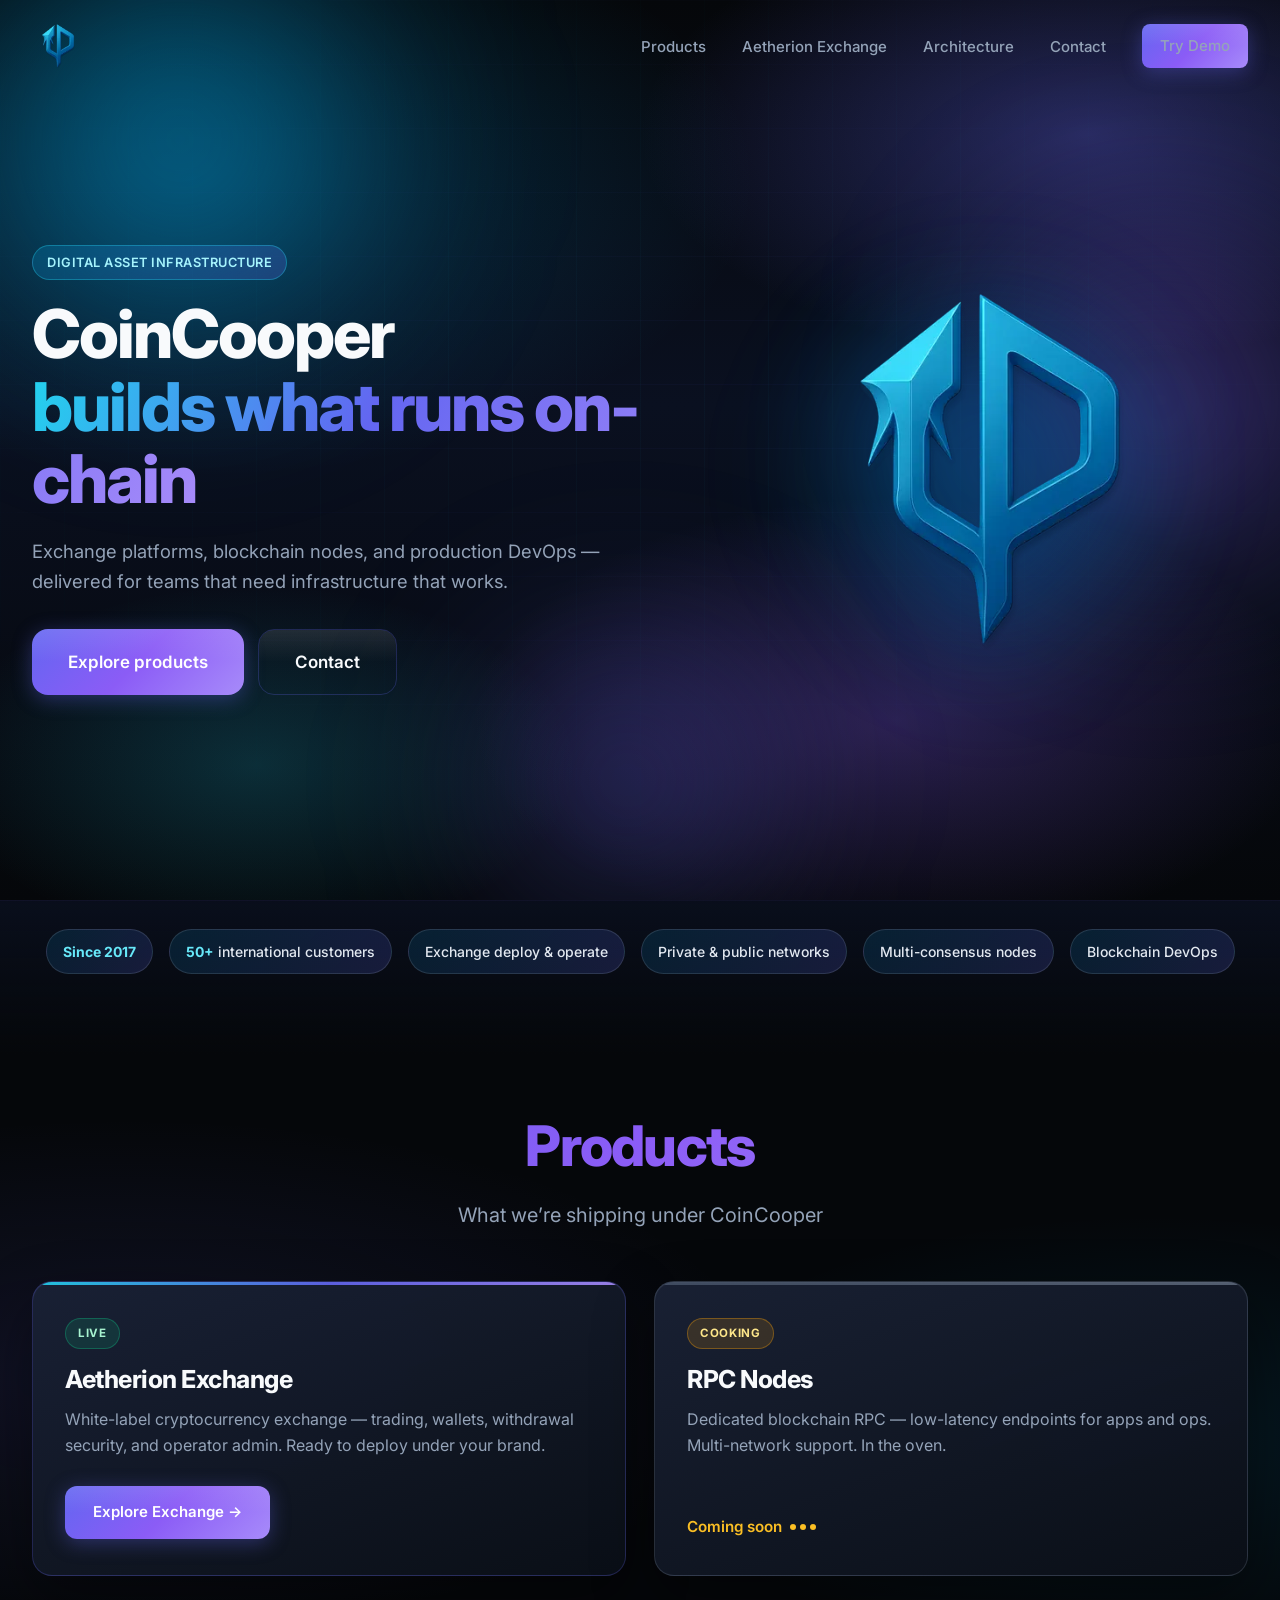
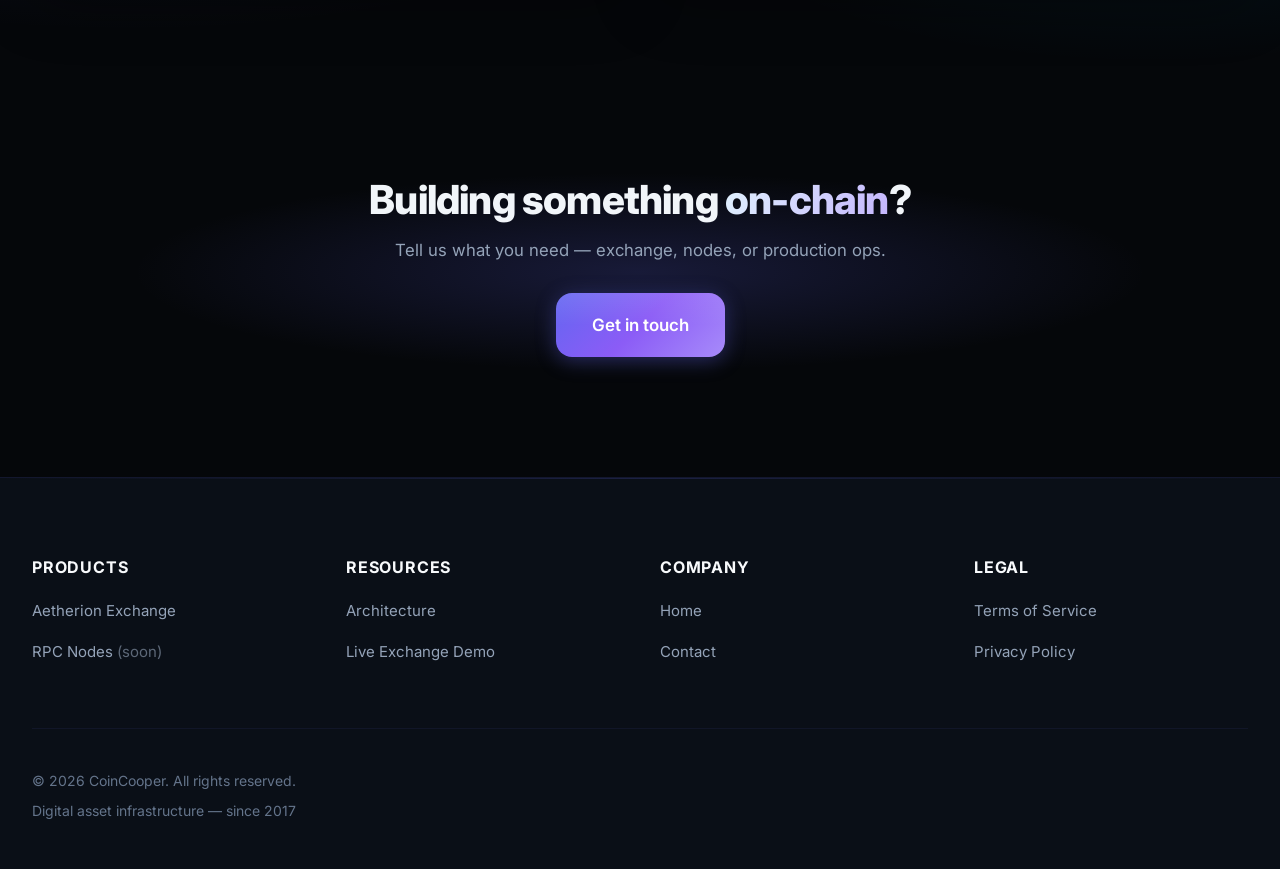
==== commit 73a8d2e9: "Fix iPhone home layout: fit hero headline and stop nav scroll errors Shrink the mobile hero logo, ti" ====
--- a/index.html
+++ b/index.html
@@ -23,14 +23,13 @@
     <link rel="manifest" href="site.webmanifest">
     <meta name="theme-color" content="#05070a">
     <link rel="preload" as="image" href="assets/brand/logo-nav.webp" type="image/webp">
-    <link rel="preload" as="image" href="assets/brand/logo-hero.webp" type="image/webp">
 
     <link rel="preconnect" href="https://fonts.googleapis.com">
     <link rel="preconnect" href="https://fonts.gstatic.com" crossorigin>
     <link rel="preload" href="https://fonts.googleapis.com/css2?family=Inter:wght@400;600;700&family=JetBrains+Mono:wght@400;500&display=swap" as="style" onload="this.onload=null;this.rel='stylesheet'">
     <noscript><link rel="stylesheet" href="https://fonts.googleapis.com/css2?family=Inter:wght@400;600;700&family=JetBrains+Mono:wght@400;500&display=swap"></noscript>
 
-    <link rel="stylesheet" href="css/bundle-home.css?v=2">
+    <link rel="stylesheet" href="css/bundle-home.css?v=3">
 </head>
 <body class="home-page">
     <nav class="nav" id="mainNav">
@@ -85,14 +84,13 @@
 
             <div class="home-hero-visual" aria-hidden="true">
                 <picture>
-                    <source type="image/webp" srcset="assets/brand/logo-hero.webp">
+                    <source type="image/webp" srcset="assets/brand/logo-nav.webp 160w, assets/brand/logo-hero.webp 480w" sizes="(max-width: 900px) 96px, 420px">
                     <img
                         src="assets/brand/logo-hero.png"
                         alt=""
                         class="home-hero-logo"
                         width="420"
                         height="420"
-                        fetchpriority="high"
                         decoding="async"
                     >
                 </picture>
@@ -196,6 +194,6 @@
         </div>
     </footer>
 
-    <script src="js/site-core.js?v=2" defer></script>
+    <script src="js/site-core.js?v=3" defer></script>
 </body>
 </html>
--- a/css/bundle-home.css
+++ b/css/bundle-home.css
@@ -886,6 +886,8 @@
 @media (max-width: 900px) {
     .nav-toggle {
         display: flex;
+        z-index: 1002;
+        position: relative;
     }
     
     .nav-menu {
@@ -894,23 +896,36 @@
         left: 0;
         right: 0;
         bottom: 0;
+        z-index: 1001;
         background: rgba(5, 7, 10, 0.98);
         backdrop-filter: blur(20px);
+        -webkit-backdrop-filter: blur(20px);
         flex-direction: column;
         justify-content: center;
-        gap: 32px;
+        align-items: center;
+        gap: 28px;
         opacity: 0;
         visibility: hidden;
-        transition: all 0.3s ease;
+        pointer-events: none;
+        transition: opacity 0.25s ease, visibility 0.25s ease;
+        padding: 88px 24px 48px;
+        overflow-y: auto;
+        -webkit-overflow-scrolling: touch;
     }
     
     .nav-menu.open {
         opacity: 1;
         visibility: visible;
+        pointer-events: auto;
     }
     
     .nav-menu a {
-        font-size: 1.5rem;
+        font-size: 1.35rem;
+    }
+
+    .nav-logo {
+        position: relative;
+        z-index: 1002;
     }
 }
 
@@ -3052,9 +3067,16 @@
 }
 
 @media (max-width: 900px) {
+    .home-hero {
+        min-height: auto;
+        padding: 96px 0 48px;
+        overflow: visible;
+        align-items: flex-start;
+    }
+
     .home-hero-inner {
         grid-template-columns: 1fr;
-        gap: 40px;
+        gap: 28px;
         text-align: center;
     }
 
@@ -3063,27 +3085,70 @@
         margin-right: auto;
     }
 
+    .home-kicker {
+        margin-bottom: 12px;
+    }
+
+    .home-title {
+        font-size: clamp(1.85rem, 7.5vw, 2.5rem);
+        line-height: 1.15;
+        margin-bottom: 14px;
+    }
+
     .home-sub {
         margin-left: auto;
         margin-right: auto;
+        font-size: 1rem;
+        margin-bottom: 22px;
     }
 
     .home-cta {
         justify-content: center;
+        flex-direction: column;
+        align-items: stretch;
+        width: 100%;
+        max-width: 320px;
+        margin: 0 auto;
+    }
+
+    .home-cta .btn {
+        width: 100%;
+    }
+
+    /* Nav already shows brand — keep hero logo small so headline fits first screen */
+    .home-hero-visual {
+        order: -1;
+        margin: 0 auto 4px;
     }
 
     .home-hero-logo {
-        width: min(280px, 70%);
+        width: min(96px, 28vw);
+    }
+
+    .home-hero-visual::before {
+        display: none;
     }
 
     .product-grid {
         grid-template-columns: 1fr;
     }
+
+    .home-proof {
+        padding: 20px 0 48px;
+    }
+
+    .home-products.section {
+        padding: 48px 0 72px;
+    }
+
+    .home-contact {
+        padding: 56px 0 72px;
+    }
 }
 
 @media (max-width: 560px) {
     .home-hero {
-        padding: 120px 0 60px;
+        padding: 88px 0 40px;
         min-height: auto;
     }
 
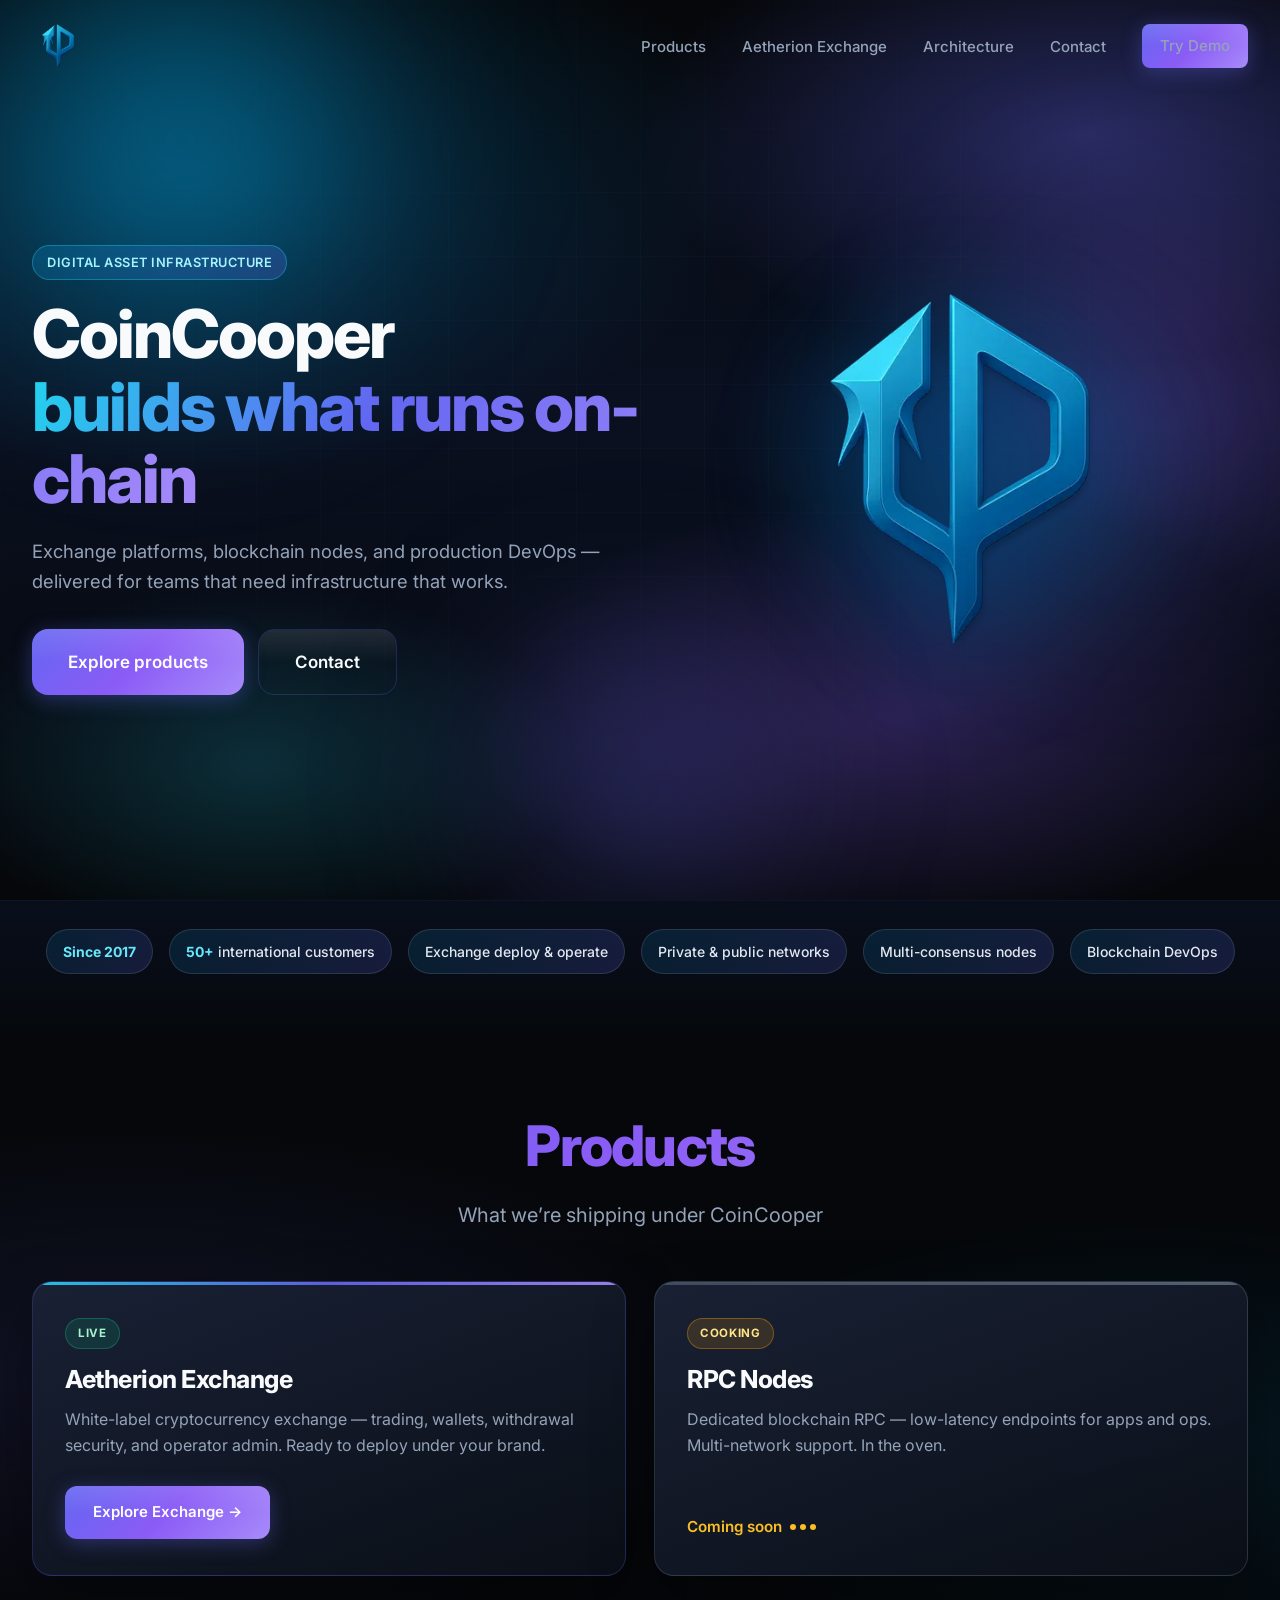
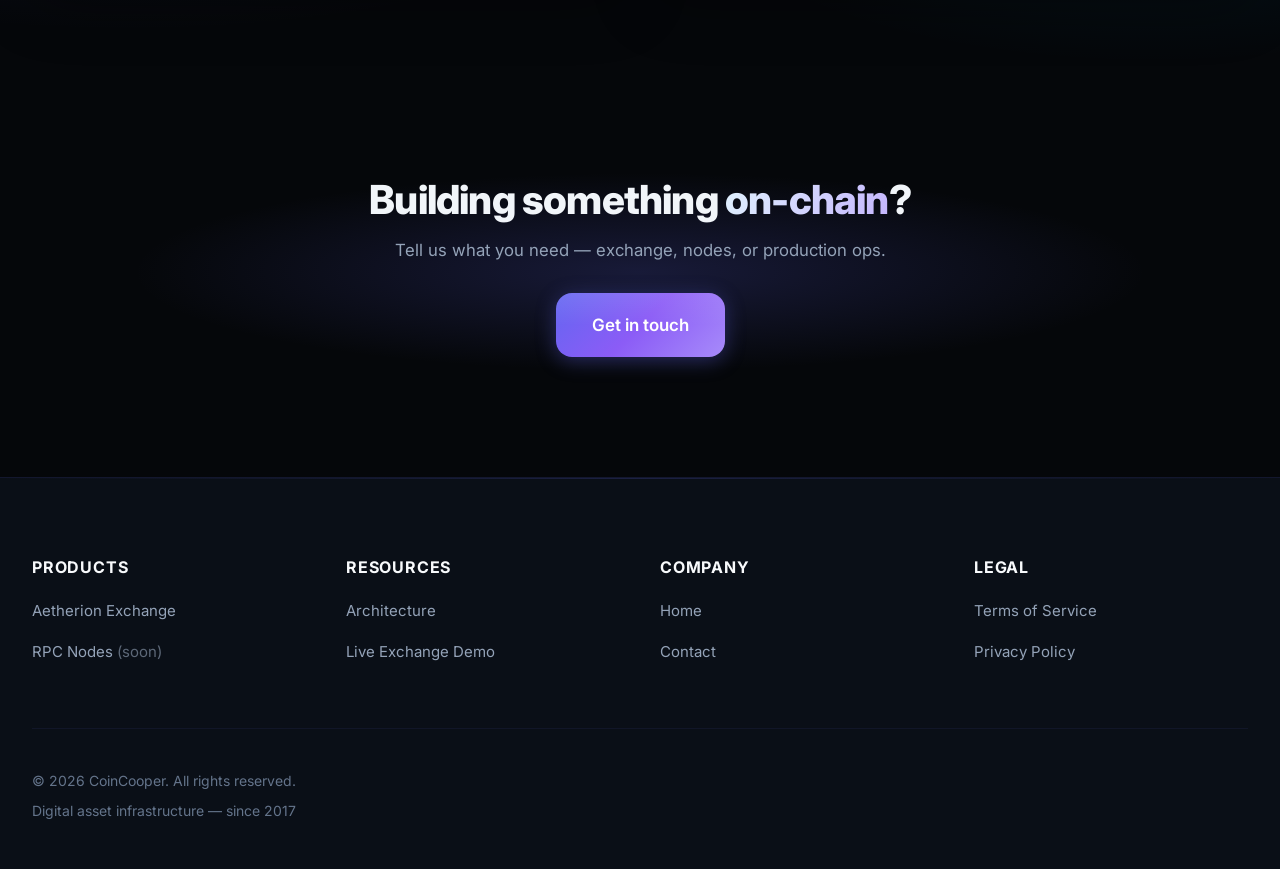
==== commit d71d5e39: "Drop duplicate hero logo on mobile; load mark only on desktop Keeps the nav brand on phones and skip" ====
--- a/index.html
+++ b/index.html
@@ -29,7 +29,7 @@
     <link rel="preload" href="https://fonts.googleapis.com/css2?family=Inter:wght@400;600;700&family=JetBrains+Mono:wght@400;500&display=swap" as="style" onload="this.onload=null;this.rel='stylesheet'">
     <noscript><link rel="stylesheet" href="https://fonts.googleapis.com/css2?family=Inter:wght@400;600;700&family=JetBrains+Mono:wght@400;500&display=swap"></noscript>
 
-    <link rel="stylesheet" href="css/bundle-home.css?v=3">
+    <link rel="stylesheet" href="css/bundle-home.css?v=5">
 </head>
 <body class="home-page">
     <nav class="nav" id="mainNav">
@@ -84,14 +84,16 @@
 
             <div class="home-hero-visual" aria-hidden="true">
                 <picture>
-                    <source type="image/webp" srcset="assets/brand/logo-nav.webp 160w, assets/brand/logo-hero.webp 480w" sizes="(max-width: 900px) 96px, 420px">
+                    <source media="(min-width: 901px)" type="image/webp" srcset="assets/brand/logo-hero.webp">
+                    <source media="(min-width: 901px)" srcset="assets/brand/logo-hero.png">
                     <img
-                        src="assets/brand/logo-hero.png"
+                        src="[data-uri]"
                         alt=""
                         class="home-hero-logo"
                         width="420"
                         height="420"
                         decoding="async"
+                        loading="lazy"
                     >
                 </picture>
             </div>
--- a/css/bundle-home.css
+++ b/css/bundle-home.css
@@ -3069,14 +3069,14 @@
 @media (max-width: 900px) {
     .home-hero {
         min-height: auto;
-        padding: 96px 0 48px;
+        padding: 96px 0 40px;
         overflow: visible;
         align-items: flex-start;
     }
 
     .home-hero-inner {
         grid-template-columns: 1fr;
-        gap: 28px;
+        gap: 0;
         text-align: center;
     }
 
@@ -3115,17 +3115,8 @@
         width: 100%;
     }
 
-    /* Nav already shows brand — keep hero logo small so headline fits first screen */
+    /* Nav already carries the brand — drop the duplicate hero mark on phones */
     .home-hero-visual {
-        order: -1;
-        margin: 0 auto 4px;
-    }
-
-    .home-hero-logo {
-        width: min(96px, 28vw);
-    }
-
-    .home-hero-visual::before {
         display: none;
     }
 
@@ -3239,17 +3230,28 @@
         gap: 28px;
         opacity: 0;
         visibility: hidden;
-        transition: all 0.3s ease;
-        z-index: 999;
+        pointer-events: none;
+        transition: opacity 0.25s ease, visibility 0.25s ease;
+        z-index: 1001;
+        padding: 88px 24px 48px;
+        overflow-y: auto;
+        -webkit-overflow-scrolling: touch;
     }
     
     .nav-menu.open {
         opacity: 1;
         visibility: visible;
+        pointer-events: auto;
     }
     
     .nav-menu a {
-        font-size: 1.5rem;
+        font-size: 1.35rem;
+    }
+
+    .nav-toggle,
+    .nav-logo {
+        position: relative;
+        z-index: 1002;
     }
     
     .nav-toggle.active span:nth-child(1) {
